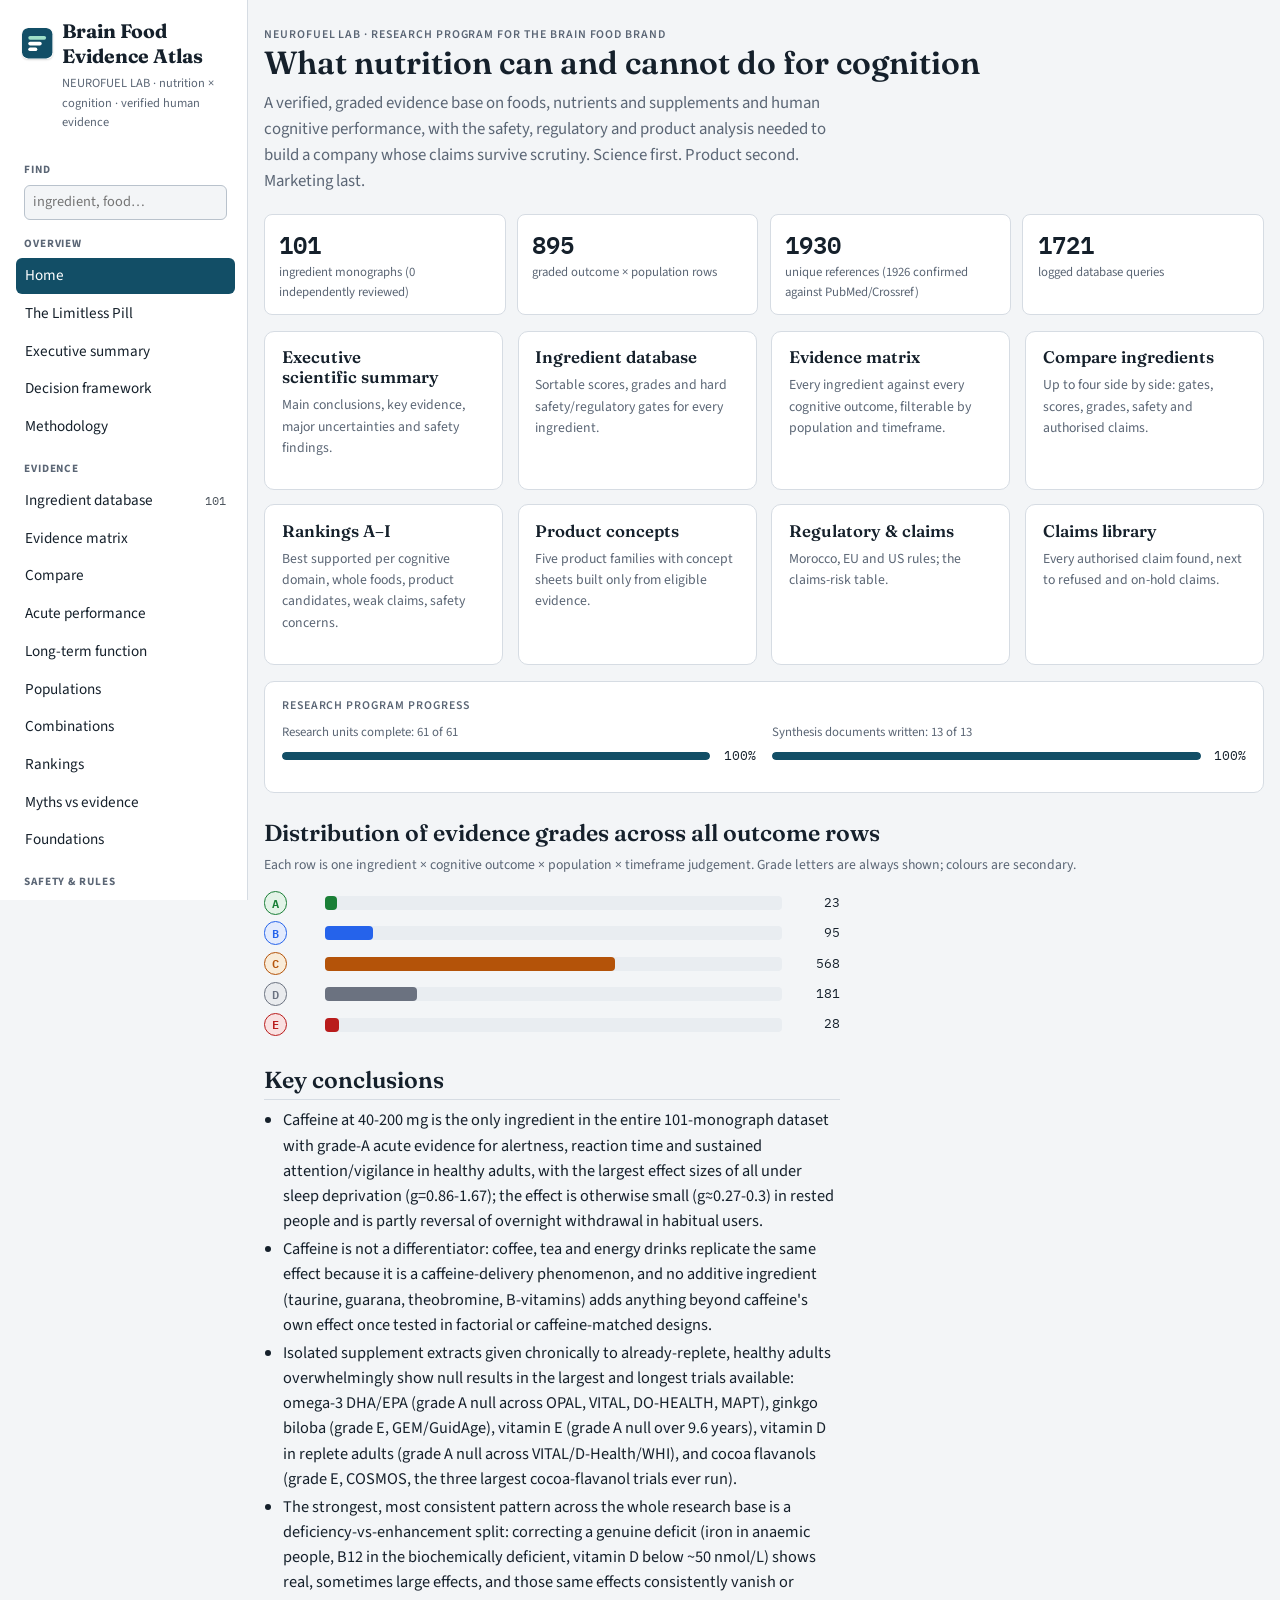
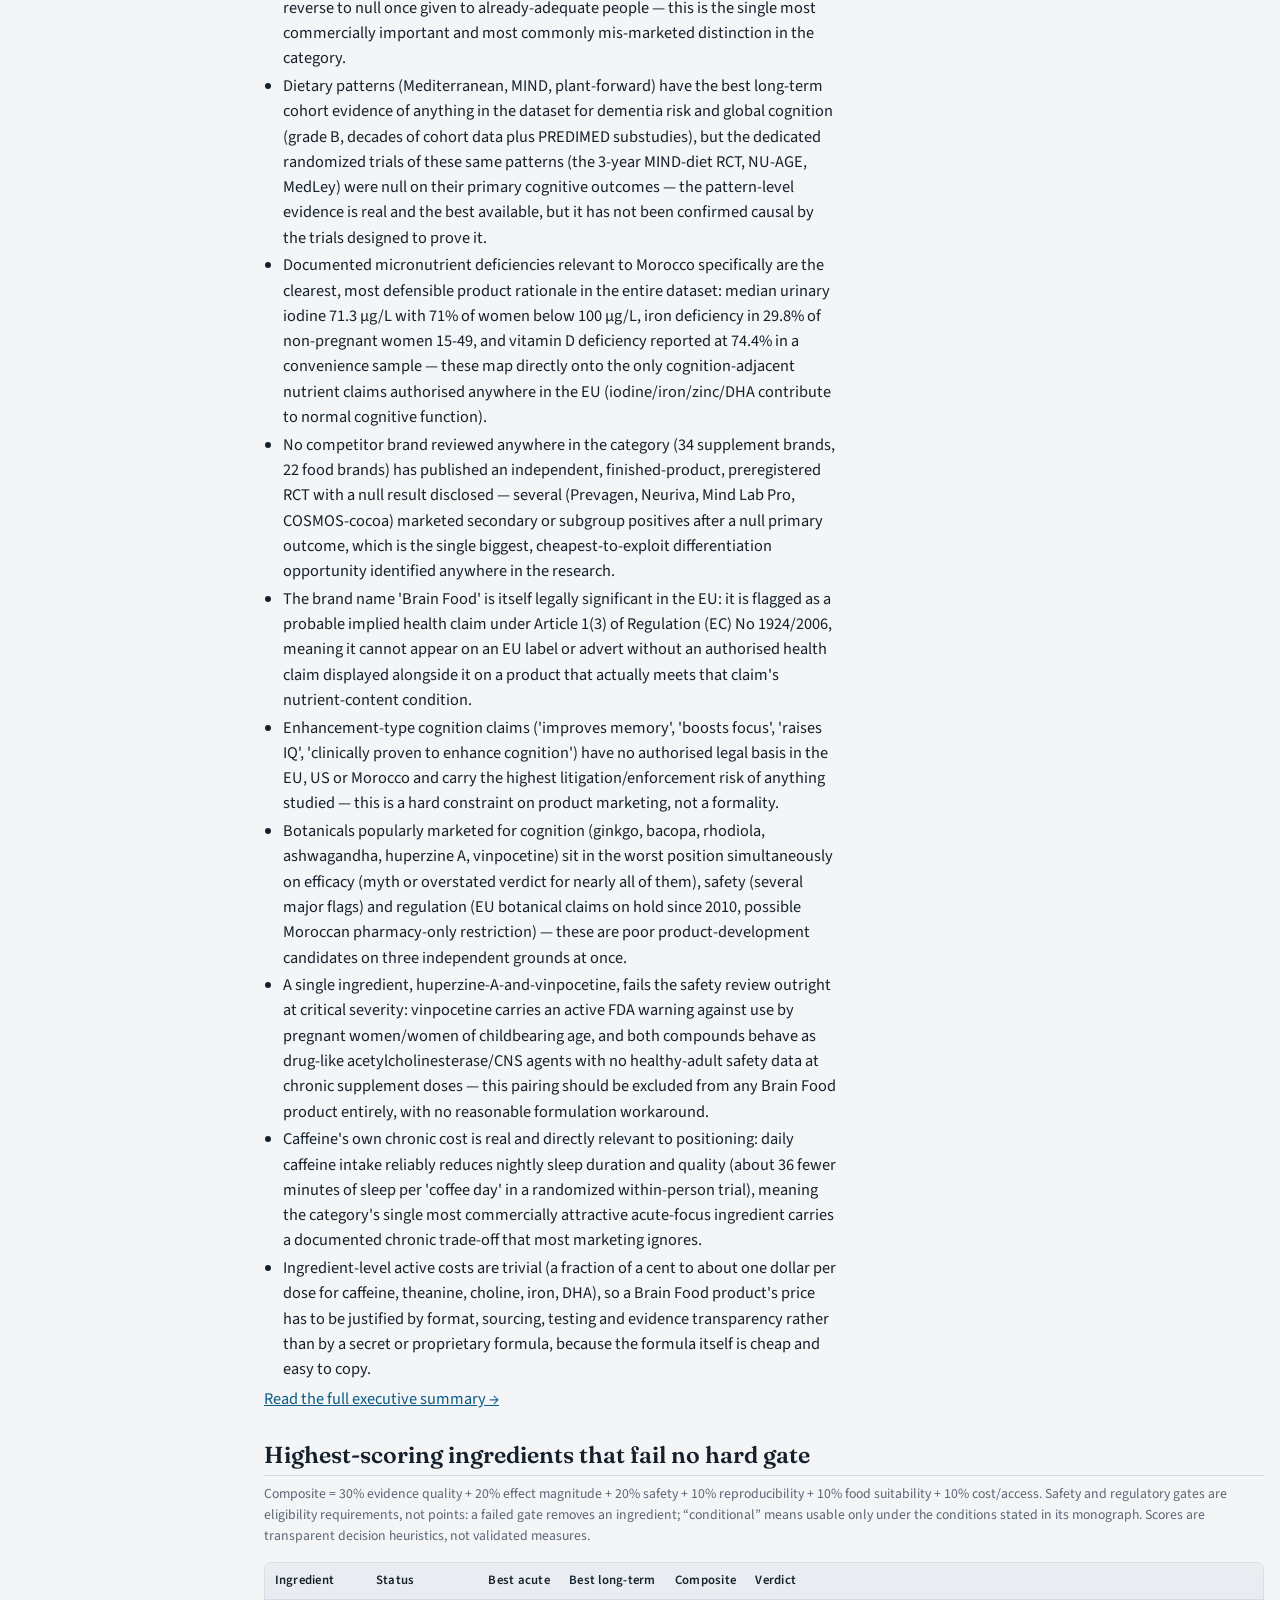
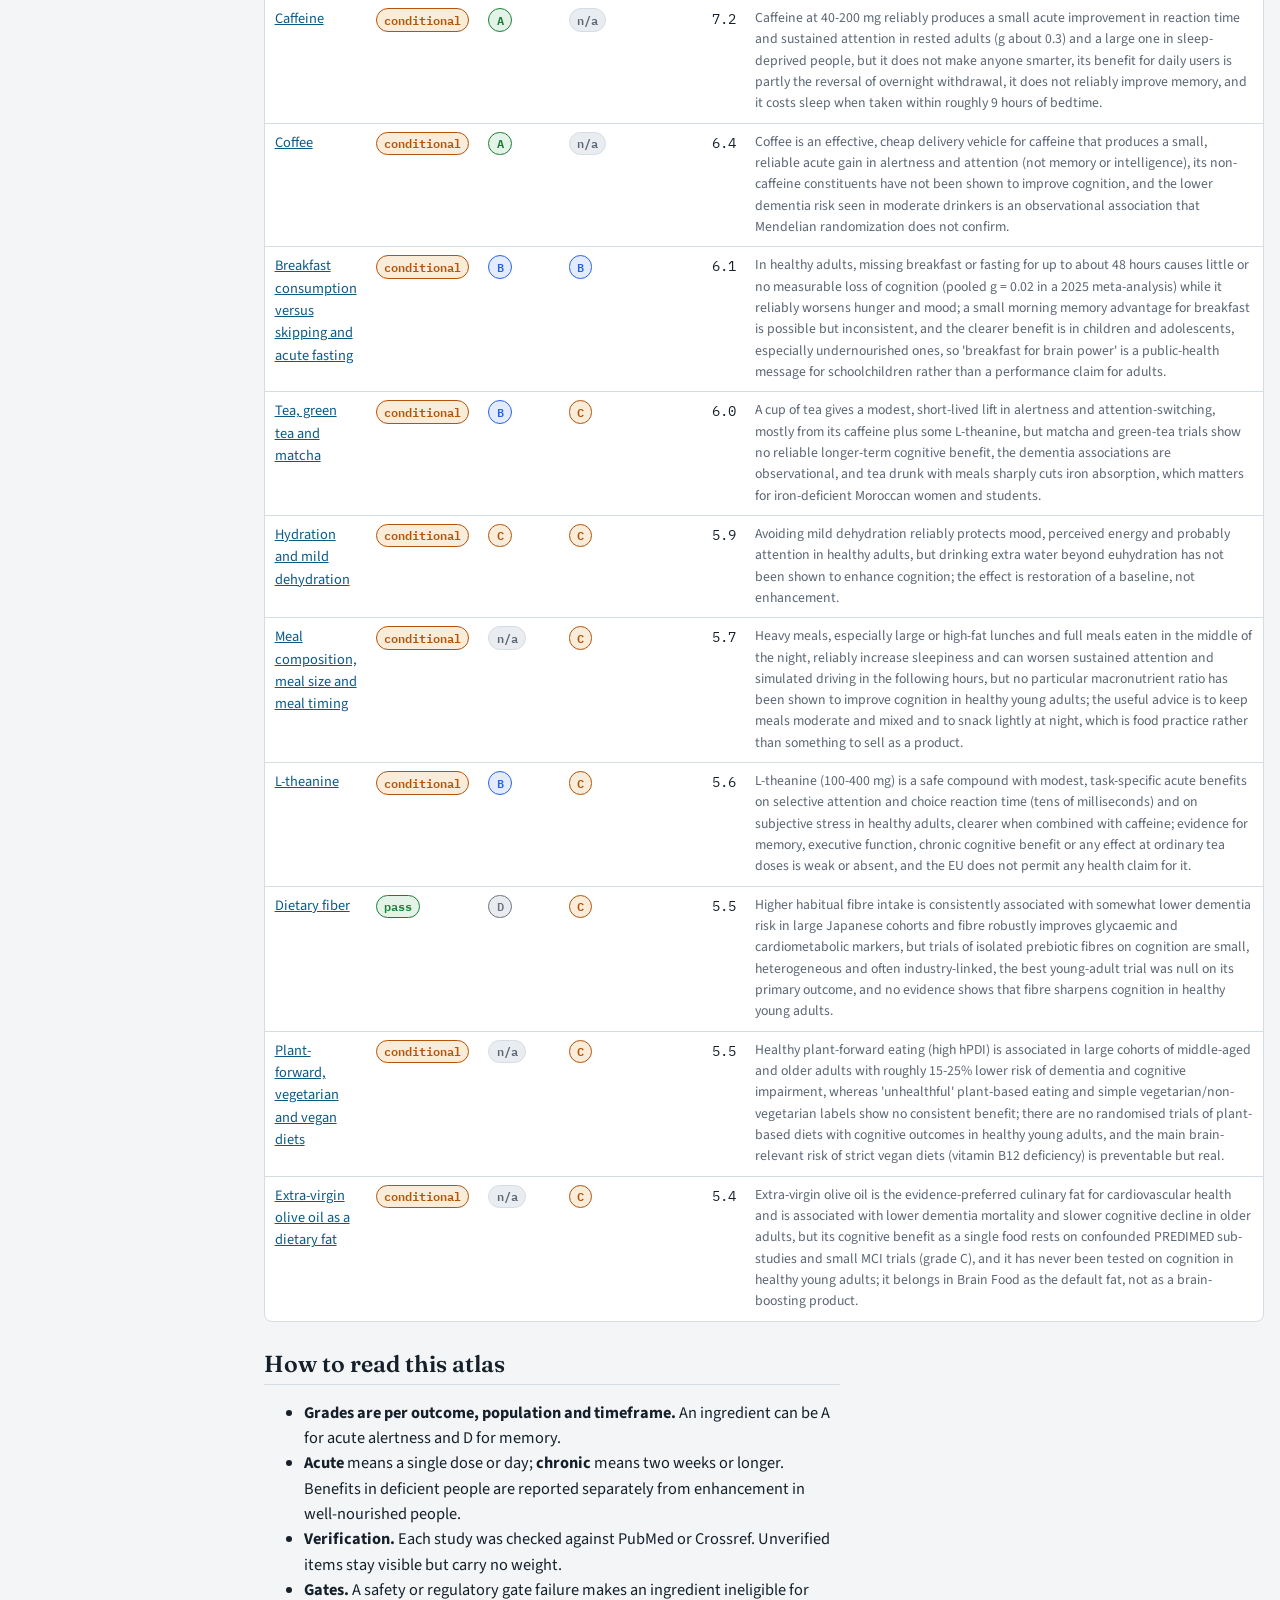
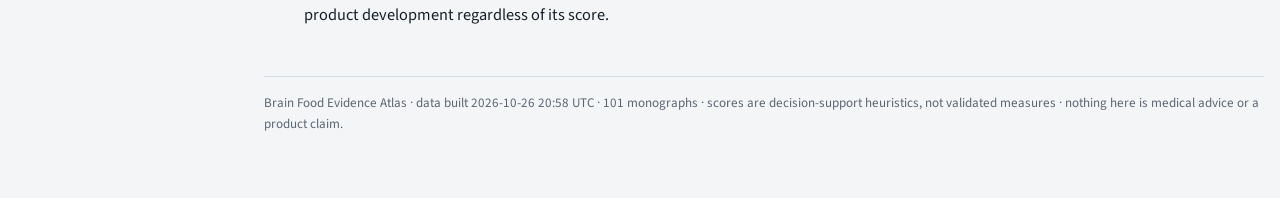
==== index.html @ f2ee313b "Add The Limitless Pill page and header logo" ====
<!doctype html>
<html lang="en">
<head>
<meta charset="utf-8">
<meta name="viewport" content="width=device-width, initial-scale=1, viewport-fit=cover">
<title>Brain Food Evidence Atlas</title>
<meta name="description" content="NEUROFUEL LAB research database: verified human evidence on nutrition and cognitive performance, with safety, regulatory and product analysis for the Brain Food brand.">
<!-- unlisted while the research is in draft: remove this line (and robots.txt) to allow search indexing -->
<meta name="robots" content="noindex, nofollow">
<meta name="theme-color" content="#124e66" media="(prefers-color-scheme: light)">
<meta name="theme-color" content="#0f1419" media="(prefers-color-scheme: dark)">
<meta name="color-scheme" content="light dark">
<meta property="og:title" content="Brain Food Evidence Atlas">
<meta property="og:description" content="Graded, citation-verified human evidence on nutrition and cognition, with safety, regulatory and product analysis.">
<meta property="og:type" content="website">
<meta property="og:image" content="icons/icon-512.png">
<link rel="manifest" href="manifest.webmanifest">
<link rel="icon" href="icons/icon.svg" type="image/svg+xml">
<link rel="icon" href="icons/icon-192.png" type="image/png" sizes="192x192">
<link rel="apple-touch-icon" href="icons/apple-touch-icon.png">
<link rel="preconnect" href="https://fonts.googleapis.com">
<link rel="stylesheet" href="https://fonts.googleapis.com/css2?family=Fraunces:ital,opsz,wght@0,9..144,500;0,9..144,600;0,9..144,700;1,9..144,500&family=Source+Sans+3:ital,wght@0,400;0,600;0,700;1,400&family=IBM+Plex+Mono:wght@400;600&display=swap">
<link rel="stylesheet" href="styles.css?v=35060611f0">
</head>
<body>
<div class="topbar">
  <a class="name topbar-brand" href="#home">
    <svg class="brand-mark" viewBox="0 0 512 512" aria-hidden="true"><rect width="512" height="512" rx="104" fill="#124e66"/><rect x="106" y="135" width="300" height="62" rx="31" fill="#9fe0c8"/><rect x="106" y="231" width="226" height="62" rx="31" fill="#fff"/><rect x="106" y="327" width="152" height="62" rx="31" fill="#fff"/></svg>
    <span>Brain Food Evidence Atlas</span>
  </a>
  <button id="menuBtn" type="button" aria-controls="rail" aria-expanded="false">Menu</button>
</div>
<div class="scrim" id="scrim" hidden></div>
<div class="shell">
  <aside class="rail" id="rail" aria-label="Sections">
    <div class="brand">
      <a class="name" href="#home">
        <svg class="brand-mark" viewBox="0 0 512 512" aria-hidden="true"><rect width="512" height="512" rx="104" fill="#124e66"/><rect x="106" y="135" width="300" height="62" rx="31" fill="#9fe0c8"/><rect x="106" y="231" width="226" height="62" rx="31" fill="#fff"/><rect x="106" y="327" width="152" height="62" rx="31" fill="#fff"/></svg>
        <span>Brain Food Evidence Atlas</span>
      </a>
      <span class="tag">NEUROFUEL LAB · nutrition × cognition · verified human evidence</span>
    </div>
    <nav class="nav" id="nav"></nav>
  </aside>
  <main id="app" class="wrap" aria-live="polite"></main>
</div>
<script src="data/meta.js?v=35060611f0"></script>
<script src="data/monographs.js?v=35060611f0"></script>
<script src="data/syntheses.js?v=35060611f0"></script>
<script src="data/bibliography.js?v=35060611f0"></script>
<script src="app.js?v=35060611f0"></script>
</body>
</html>
---- styles.css ----
/* Brain Food Evidence Atlas — layout: fixed left rail (nav) + scrolling reading column; data views widen to 1280px, prose stays ~70ch */
:root {
  --bg: #f3f5f7; --surface: #ffffff; --surface-2: #e9edf1; --fg: #15202b; --muted: #5b6675; --border: #d6dce3; --border-strong: #b9c2cc;
  --accent: #124e66; --accent-fg: #ffffff; --accent-soft: #dbe9ef; --link: #0b5a86;
  --gA: #1a7f37; --gB: #2563eb; --gC: #b45309; --gD: #6b7280; --gE: #b91c1c;
  --gA-soft: #e3f3e7; --gB-soft: #e3ebfd; --gC-soft: #f9ecd9; --gD-soft: #e9ebee; --gE-soft: #f9e1e1;
  --warn-bg: #fff6e5; --warn-border: #e7b86a; --info-bg: #e9f1f6;
  --shadow: 0 1px 2px rgba(21,32,43,.06), 0 4px 14px rgba(21,32,43,.05);
  --font-display: "Fraunces", "Iowan Old Style", Georgia, serif;
  --font-body: "Source Sans 3", "Segoe UI", system-ui, sans-serif;
  --font-mono: "IBM Plex Mono", ui-monospace, Consolas, monospace;
  --rail: 248px;
}
@media (prefers-color-scheme: dark) {
  :root:not([data-theme="light"]) {
    --bg: #0f1419; --surface: #161c23; --surface-2: #1d252e; --fg: #e6ebf0; --muted: #98a4b1; --border: #2a333d; --border-strong: #3b4753;
    --accent: #7cc7e8; --accent-fg: #0b1a22; --accent-soft: #15303c; --link: #8ccdf0;
    --gA: #2ea043; --gB: #3b82f6; --gC: #c97f0a; --gD: #8b949e; --gE: #e5484d;
    --gA-soft: #12301a; --gB-soft: #142447; --gC-soft: #3a2708; --gD-soft: #262b31; --gE-soft: #3d1416;
    --warn-bg: #2d2311; --warn-border: #8a6a2a; --info-bg: #15232c;
    --shadow: 0 1px 2px rgba(0,0,0,.4), 0 4px 14px rgba(0,0,0,.3);
    color-scheme: dark;
  }
}
:root[data-theme="dark"] {
  --bg: #0f1419; --surface: #161c23; --surface-2: #1d252e; --fg: #e6ebf0; --muted: #98a4b1; --border: #2a333d; --border-strong: #3b4753;
  --accent: #7cc7e8; --accent-fg: #0b1a22; --accent-soft: #15303c; --link: #8ccdf0;
  --gA: #2ea043; --gB: #3b82f6; --gC: #c97f0a; --gD: #8b949e; --gE: #e5484d;
  --gA-soft: #12301a; --gB-soft: #142447; --gC-soft: #3a2708; --gD-soft: #262b31; --gE-soft: #3d1416;
  --warn-bg: #2d2311; --warn-border: #8a6a2a; --info-bg: #15232c;
  --shadow: 0 1px 2px rgba(0,0,0,.4), 0 4px 14px rgba(0,0,0,.3);
  color-scheme: dark;
}
* { box-sizing: border-box; }
html, body { height: 100%; }
body { margin: 0; background: var(--bg); color: var(--fg); font-family: var(--font-body); font-size: 16px; line-height: 1.55; }
a { color: var(--link); }
a:focus-visible, button:focus-visible, input:focus-visible, select:focus-visible { outline: 2px solid var(--accent); outline-offset: 2px; }
h1, h2, h3, h4 { font-family: var(--font-display); font-weight: 600; line-height: 1.2; text-wrap: balance; margin: 0 0 .5rem; }
h1 { font-size: 2rem; } h2 { font-size: 1.45rem; margin-top: 1.6rem; } h3 { font-size: 1.15rem; margin-top: 1.2rem; } h4 { font-size: 1rem; margin-top: 1rem; }
p { margin: 0 0 .9rem; }
code, .mono { font-family: var(--font-mono); font-size: .86em; }
small, .small { font-size: .86rem; color: var(--muted); }
.eyebrow { font-size: .74rem; letter-spacing: .08em; text-transform: uppercase; color: var(--muted); font-weight: 600; }
hr { border: 0; border-top: 1px solid var(--border); margin: 1.4rem 0; }

/* shell */
.shell { display: grid; grid-template-columns: var(--rail) minmax(0, 1fr); min-height: 100%; }
.rail { position: sticky; top: 0; height: 100vh; overflow-y: auto; background: var(--surface); border-right: 1px solid var(--border);
  padding-block: 1rem; padding-left: max(16px, env(safe-area-inset-left, 0px)); padding-right: 12px; }
.brand { display: flex; flex-direction: column; gap: .4rem; padding: .2rem .4rem 1rem; }
.brand .name { display: flex; align-items: center; gap: .55rem; font-family: var(--font-display); font-size: 1.22rem; line-height: 1.25; font-weight: 700; color: var(--fg); text-decoration: none; }
.brand .tag { font-size: .78rem; color: var(--muted); padding-left: calc(1.9rem + .55rem); }
.brand-mark { width: 1.9rem; height: 1.9rem; flex: none; border-radius: 6px; box-shadow: 0 1px 2px rgba(0,0,0,.15); }
.topbar-brand { display: flex; align-items: center; gap: .5rem; text-decoration: none; color: var(--fg); font-family: var(--font-display); font-weight: 700; }
.topbar-brand .brand-mark { width: 1.6rem; height: 1.6rem; border-radius: 5px; }
.nav { display: flex; flex-direction: column; gap: 2px; }
.nav .group { font-size: .7rem; letter-spacing: .08em; text-transform: uppercase; color: var(--muted); padding: .8rem .5rem .25rem; font-weight: 700; }
.nav a { display: flex; justify-content: space-between; align-items: center; gap: .5rem; padding: .38rem .55rem; border-radius: 6px; color: var(--fg); text-decoration: none; font-size: .95rem; }
.nav a:hover { background: var(--surface-2); }
.nav a.active { background: var(--accent); color: var(--accent-fg); }
.nav a .count { font-family: var(--font-mono); font-size: .72rem; color: inherit; opacity: .75; }
.topbar { display: none; position: sticky; top: env(safe-area-inset-top, 0px); z-index: 20; background: var(--surface); border-bottom: 1px solid var(--border);
  padding-block: .6rem; padding-left: max(16px, env(safe-area-inset-left, 0px)); padding-right: max(16px, env(safe-area-inset-right, 0px)); align-items: center; justify-content: space-between; }
.topbar button { font: inherit; background: var(--surface-2); color: var(--fg); border: 1px solid var(--border); border-radius: 6px; padding: .35rem .7rem; }
main { padding-block: 1.6rem 4rem; padding-left: max(16px, env(safe-area-inset-left, 0px)); padding-right: max(16px, env(safe-area-inset-right, 0px)); min-width: 0; }
/* width:100% stops the grid sizing this column to its widest table (auto margins alone made it fit-content and overflow on phones) */
.wrap { width: 100%; max-width: 1280px; margin: 0 auto; box-sizing: border-box; }
.tbl-wrap { max-width: 100%; }
.prose { max-width: 72ch; }
.prose p, .prose li { font-size: 1.02rem; }
.prose table { font-size: .9rem; }
@media (max-width: 900px) {
  .shell { grid-template-columns: minmax(0, 1fr); }
  .rail { position: fixed; inset: 0 auto 0 0; width: min(86vw, 320px); z-index: 30; transform: translateX(-105%); transition: transform .2s; box-shadow: var(--shadow); }
  .rail.open { transform: none; }
  .topbar { display: flex; }
  .scrim { position: fixed; inset: 0; background: rgba(0,0,0,.4); z-index: 25; }
  .scrim[hidden] { display: none; }
}
@media (prefers-reduced-motion: reduce) { .rail { transition: none; } }

/* page header */
.page-head { display: flex; flex-wrap: wrap; align-items: flex-end; justify-content: space-between; gap: 1rem; margin-bottom: 1.2rem; }
.page-head p.lead { max-width: 72ch; color: var(--muted); font-size: 1.05rem; margin: .3rem 0 0; }

/* cards & tiles */
.cards { display: grid; grid-template-columns: repeat(auto-fit, minmax(230px, 1fr)); gap: .9rem; margin: 1rem 0; }
.card { background: var(--surface); border: 1px solid var(--border); border-radius: 10px; padding: .95rem 1.05rem; min-width: 0; }
.card.link { text-decoration: none; color: inherit; display: block; }
.card.link:hover { border-color: var(--border-strong); box-shadow: var(--shadow); }
.card h3 { margin-top: 0; font-size: 1.05rem; }
.tiles { display: grid; grid-template-columns: repeat(auto-fit, minmax(150px, 1fr)); gap: .7rem; margin: 1rem 0; }
.tile { background: var(--surface); border: 1px solid var(--border); border-radius: 8px; padding: .7rem .9rem; }
.tile .n { font-family: var(--font-mono); font-size: 1.5rem; font-weight: 600; font-variant-numeric: tabular-nums; }
.tile .l { font-size: .8rem; color: var(--muted); }
.callout { border: 1px solid var(--warn-border); background: var(--warn-bg); border-radius: 8px; padding: .75rem 1rem; margin: 1rem 0; }
.callout.info { background: var(--info-bg); border-color: var(--border-strong); }
.pending { border: 1px dashed var(--border-strong); border-radius: 8px; padding: 1rem; color: var(--muted); background: var(--surface); }

/* badges */
.badge { display: inline-flex; align-items: center; gap: .3rem; font-family: var(--font-mono); font-size: .74rem; font-weight: 600; padding: .1rem .45rem; border-radius: 999px; border: 1px solid transparent; white-space: nowrap; }
.badge.grade-A { background: var(--gA-soft); color: var(--gA); border-color: var(--gA); }
.badge.grade-B { background: var(--gB-soft); color: var(--gB); border-color: var(--gB); }
.badge.grade-C { background: var(--gC-soft); color: var(--gC); border-color: var(--gC); }
.badge.grade-D { background: var(--gD-soft); color: var(--gD); border-color: var(--gD); }
.badge.grade-E { background: var(--gE-soft); color: var(--gE); border-color: var(--gE); }
.badge.neutral { background: var(--surface-2); color: var(--muted); border-color: var(--border); }
.badge.pass { background: var(--gA-soft); color: var(--gA); border-color: var(--gA); }
.badge.conditional { background: var(--gC-soft); color: var(--gC); border-color: var(--gC); }
.badge.fail { background: var(--gE-soft); color: var(--gE); border-color: var(--gE); }
.badge.unknown { background: var(--gD-soft); color: var(--gD); border-color: var(--gD); }
.pill { display: inline-block; font-size: .78rem; padding: .08rem .5rem; border-radius: 999px; background: var(--surface-2); color: var(--fg); border: 1px solid var(--border); margin: 0 .2rem .2rem 0; }
.dir-benefit { color: var(--gA); } .dir-possible_benefit { color: var(--gB); } .dir-inconsistent { color: var(--gC); } .dir-no_benefit { color: var(--gD); } .dir-harm { color: var(--gE); } .dir-insufficient { color: var(--muted); }

/* filters */
.filters { display: flex; flex-wrap: wrap; gap: .5rem .7rem; align-items: center; margin: .8rem 0 1rem; }
.filters label { font-size: .82rem; color: var(--muted); display: flex; flex-direction: column; gap: .15rem; }
.filters select, .filters input { font: inherit; font-size: .9rem; padding: .3rem .45rem; border: 1px solid var(--border-strong); border-radius: 6px; background: var(--surface); color: var(--fg); min-width: 8rem; }
.filters input[type="search"] { min-width: 14rem; }
.filters .spacer { flex: 1; }
.filters label { min-width: 0; max-width: 100%; }
.filters select, .filters input { max-width: 100%; }

/* evidence matrix: ingredient rows x cognitive-domain columns; filled chip = benefit, outlined = null/inconsistent */
.matrix { border-collapse: separate; border-spacing: 2px; font-size: .82rem; }
.matrix th { font-weight: 600; color: var(--muted); padding: .25rem .3rem; text-align: left; white-space: nowrap; }
.matrix thead th.dom { writing-mode: vertical-rl; transform: rotate(180deg); height: 9.5rem; vertical-align: bottom; text-align: left; font-size: .76rem; }
.matrix thead th.grp { text-align: center; border-bottom: 2px solid var(--border-strong); font-size: .72rem; letter-spacing: .06em; text-transform: uppercase; }
.matrix td.name { white-space: nowrap; padding-right: .6rem; max-width: 16rem; overflow: hidden; text-overflow: ellipsis; }
.matrix td.cell { width: 2rem; height: 1.9rem; text-align: center; border-radius: 5px; background: var(--surface-2); font-family: var(--font-mono); font-weight: 600; cursor: default; }
.matrix td.cell a { display: block; color: inherit; text-decoration: none; line-height: 1.9rem; }
.matrix td.cell.b-A { background: var(--gA); color: #fff; } .matrix td.cell.b-B { background: var(--gB); color: #fff; }
.matrix td.cell.b-C { background: var(--gC); color: #fff; } .matrix td.cell.b-D { background: var(--gD); color: #fff; }
.matrix td.cell.n { background: var(--surface); box-shadow: inset 0 0 0 1.5px var(--border-strong); color: var(--muted); }
.matrix td.cell.h { background: var(--gE-soft); box-shadow: inset 0 0 0 1.5px var(--gE); color: var(--gE); }
.matrix td.gap { width: .6rem; background: transparent; }
.legend { display: flex; flex-wrap: wrap; gap: .4rem 1rem; align-items: center; font-size: .82rem; color: var(--muted); margin: .4rem 0 .8rem; }
.legend .sw { display: inline-block; width: 1.4rem; height: 1.2rem; border-radius: 4px; vertical-align: middle; margin-right: .3rem; text-align: center; font-family: var(--font-mono); font-size: .72rem; line-height: 1.2rem; font-weight: 600; }

/* compare */
.cmp { table-layout: fixed; min-width: 640px; }
.cmp th.rowh { width: 11rem; background: var(--surface-2); position: sticky; left: 0; z-index: 1; }
.cmp td { font-size: .86rem; }
.cmp-pick { display: flex; flex-wrap: wrap; gap: .5rem; margin: .8rem 0; }
.cmp-pick select { font: inherit; font-size: .9rem; padding: .3rem .45rem; border: 1px solid var(--border-strong); border-radius: 6px; background: var(--surface); color: var(--fg); max-width: 100%; }
.banner { display: flex; gap: .8rem; align-items: baseline; flex-wrap: wrap; font-size: .88rem; color: var(--muted); background: var(--surface); border: 1px solid var(--border); border-radius: 8px; padding: .5rem .8rem; margin: .4rem 0 .8rem; }
.btn { font: inherit; font-size: .9rem; padding: .35rem .75rem; border-radius: 6px; border: 1px solid var(--border-strong); background: var(--surface); color: var(--fg); cursor: pointer; }
.btn.primary { background: var(--accent); color: var(--accent-fg); border-color: var(--accent); }
.btn:hover { border-color: var(--accent); }

/* tables */
.tbl-wrap { overflow-x: auto; border: 1px solid var(--border); border-radius: 8px; background: var(--surface); }
table.tbl { border-collapse: collapse; width: 100%; font-size: .9rem; }
.tbl th, .tbl td { padding: .5rem .6rem; border-bottom: 1px solid var(--border); text-align: left; vertical-align: top; }
.tbl th { position: sticky; top: 0; background: var(--surface-2); font-weight: 600; font-size: .8rem; letter-spacing: .02em; white-space: nowrap; z-index: 1; }
.tbl th.sortable { cursor: pointer; user-select: none; }
.tbl th.sortable:hover { color: var(--accent); }
.tbl th .arrow { font-size: .7rem; opacity: .7; margin-left: .2rem; }
.tbl tr:last-child td { border-bottom: 0; }
.tbl tbody tr:hover { background: var(--surface-2); }
.tbl td.num { font-family: var(--font-mono); font-variant-numeric: tabular-nums; text-align: right; }
.tbl td.wrap { min-width: 18rem; max-width: 36rem; white-space: normal; }
.tbl td.tight { white-space: nowrap; }
.prose table, table.md { border-collapse: collapse; width: 100%; margin: .8rem 0; }
.prose th, .prose td, table.md th, table.md td { border: 1px solid var(--border); padding: .4rem .55rem; vertical-align: top; }
.prose th, table.md th { background: var(--surface-2); text-align: left; }

/* score bars (sequential, single hue) */
.bar { display: inline-flex; align-items: center; gap: .45rem; min-width: 8rem; }
.bar .track { display: block; flex: 1; height: 8px; border-radius: 4px; background: var(--surface-2); overflow: hidden; }
.bar .fill { display: block; height: 100%; background: var(--accent); border-radius: 4px; }
.bar .v { font-family: var(--font-mono); font-size: .8rem; font-variant-numeric: tabular-nums; min-width: 2.4rem; text-align: right; }
.scoregrid { display: grid; grid-template-columns: repeat(auto-fit, minmax(190px, 1fr)); gap: .5rem 1rem; margin: .6rem 0; }
.scoregrid .lab { font-size: .8rem; color: var(--muted); }

/* grade distribution chart */
.gchart { display: grid; grid-template-columns: 3.2rem 1fr 3rem; gap: .35rem .6rem; align-items: center; max-width: 36rem; margin: .6rem 0; }
.gchart .track { height: 14px; background: var(--surface-2); border-radius: 4px; overflow: hidden; }
.gchart .fill { height: 100%; border-radius: 0 4px 4px 0; }
.gchart .n { font-family: var(--font-mono); font-size: .82rem; text-align: right; font-variant-numeric: tabular-nums; }

/* monograph */
.mono-head { display: grid; grid-template-columns: minmax(0, 1fr) auto; gap: 1rem; align-items: start; }
.mono-head .verdict { font-family: var(--font-display); font-size: 1.15rem; font-style: italic; color: var(--fg); margin: .5rem 0 0; max-width: 72ch; }
.kv { display: grid; grid-template-columns: max-content minmax(0, 1fr); gap: .3rem 1rem; font-size: .93rem; margin: .5rem 0; }
.kv dt { color: var(--muted); font-weight: 600; } .kv dd { margin: 0; min-width: 0; }
.section { margin-top: 1.8rem; }
.section > h2 { padding-bottom: .35rem; border-bottom: 1px solid var(--border); }
.tabs { display: flex; flex-wrap: wrap; gap: .3rem; margin: .5rem 0 1rem; }
.tabs button { font: inherit; font-size: .88rem; padding: .3rem .7rem; border-radius: 999px; border: 1px solid var(--border-strong); background: var(--surface); color: var(--fg); cursor: pointer; }
.tabs button.active { background: var(--accent); color: var(--accent-fg); border-color: var(--accent); }
details.study { border: 1px solid var(--border); border-radius: 8px; background: var(--surface); margin: .5rem 0; }
details.study summary { cursor: pointer; padding: .6rem .8rem; display: flex; flex-wrap: wrap; gap: .4rem .7rem; align-items: center; }
details.study summary .t { font-weight: 600; flex: 1 1 24rem; min-width: 0; }
details.study .body { padding: .2rem .9rem .9rem; border-top: 1px solid var(--border); }
.pathway { display: flex; flex-direction: column; gap: .35rem; margin: .5rem 0; }
.pathway .step { display: grid; grid-template-columns: 1.4rem minmax(0,1fr) auto; gap: .6rem; align-items: start; padding: .45rem .6rem; border: 1px solid var(--border); border-radius: 8px; background: var(--surface); }
.pathway .step .i { font-family: var(--font-mono); color: var(--muted); font-size: .8rem; padding-top: .15rem; }
.ev-established_human { color: var(--gA); } .ev-limited_human { color: var(--gB); } .ev-animal { color: var(--gC); } .ev-plausible { color: var(--gD); } .ev-speculative { color: var(--gE); }
.toc { position: sticky; top: 1rem; font-size: .85rem; }
.toc a { display: block; color: var(--muted); text-decoration: none; padding: .15rem 0; }
.toc a:hover { color: var(--accent); }
.two-col { display: grid; grid-template-columns: minmax(0, 1fr) 200px; gap: 2rem; }
@media (max-width: 1100px) { .two-col { grid-template-columns: minmax(0, 1fr); } .toc { display: none; } }
.ranking { counter-reset: r; }
.ranking .row { display: grid; grid-template-columns: 2rem minmax(0, 1fr) auto; gap: .8rem; align-items: center; padding: .55rem .4rem; border-bottom: 1px solid var(--border); }
.ranking .row .pos { font-family: var(--font-mono); color: var(--muted); }
.ranking .row .why { font-size: .9rem; color: var(--muted); }
.footer-note { margin-top: 3rem; font-size: .82rem; color: var(--muted); border-top: 1px solid var(--border); padding-top: 1rem; }
ul.compact { padding-left: 1.2rem; margin: .3rem 0; } ul.compact li { margin: .15rem 0; }
.search-hit { padding: .5rem .6rem; border-bottom: 1px solid var(--border); }
.muted { color: var(--muted); }
.nowrap { white-space: nowrap; }
.right { text-align: right; }
.ok { color: var(--gA); } .bad { color: var(--gE); } .warn { color: var(--gC); }
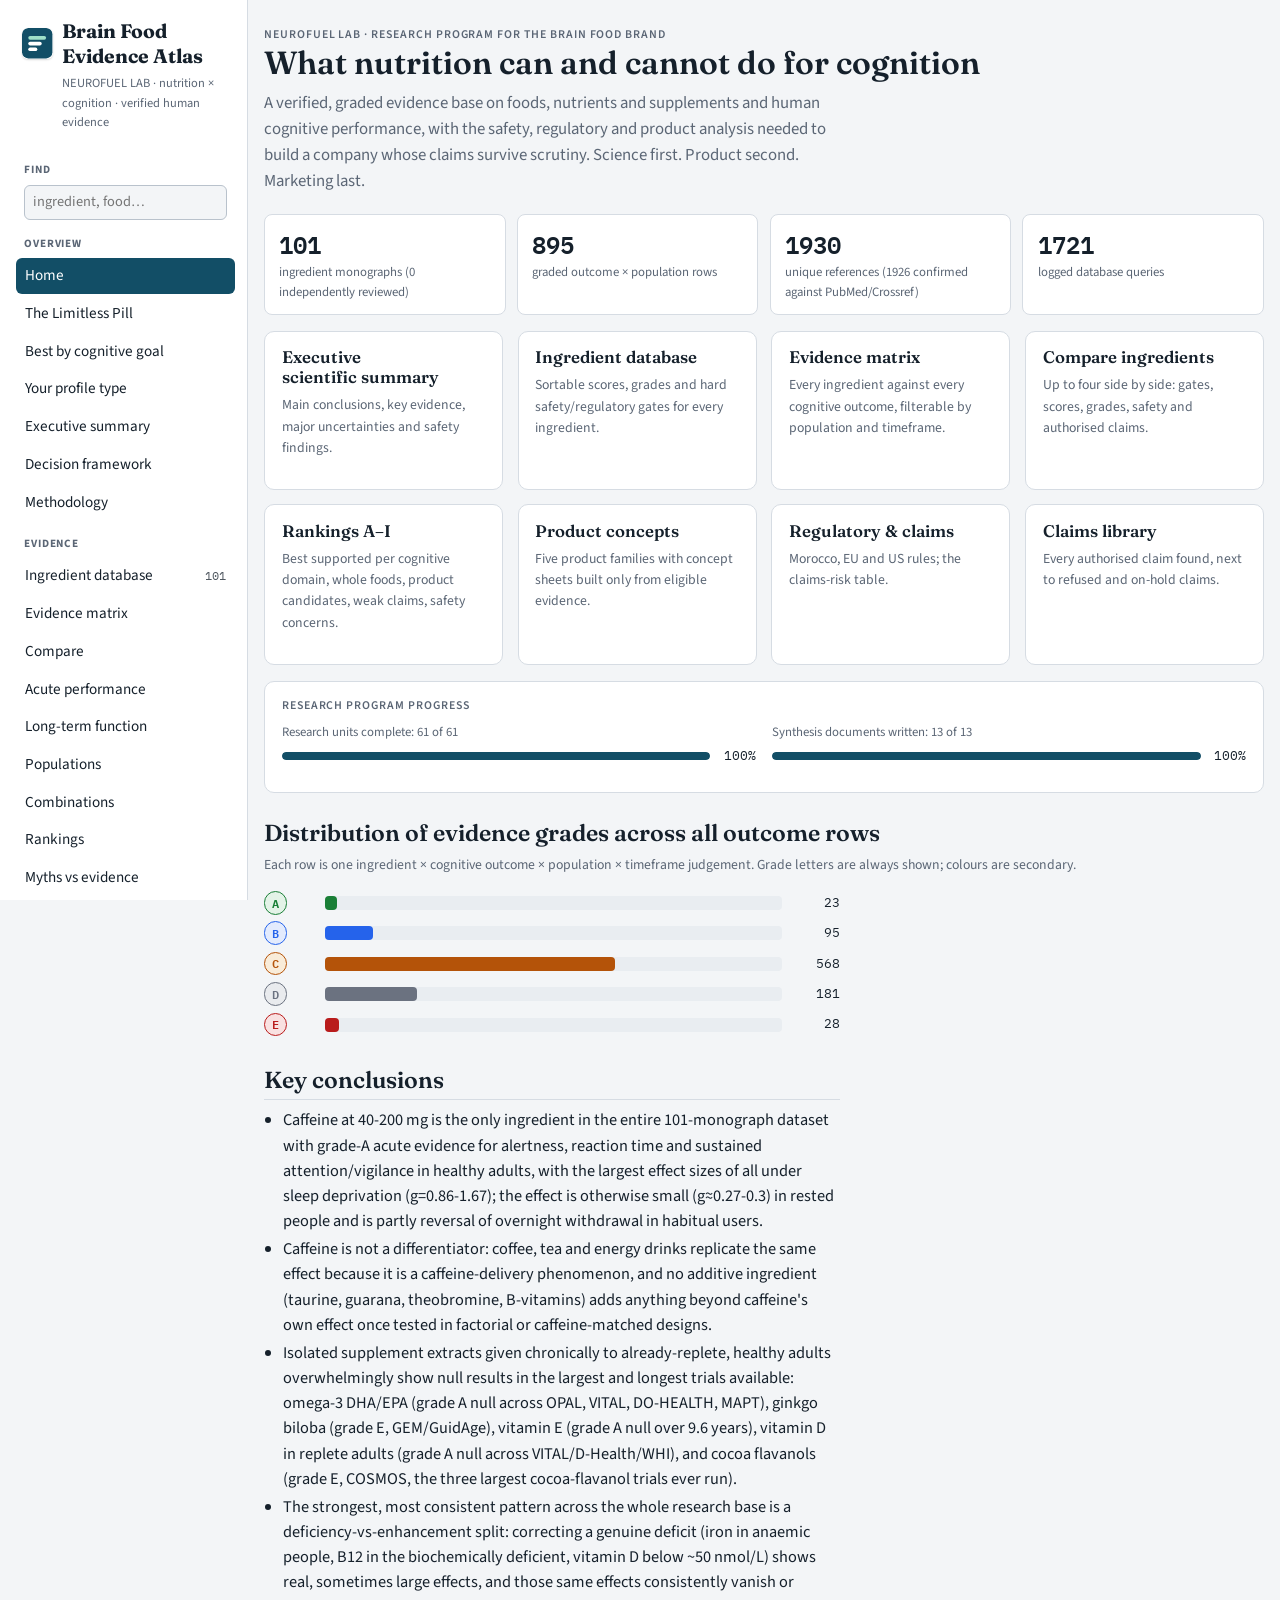
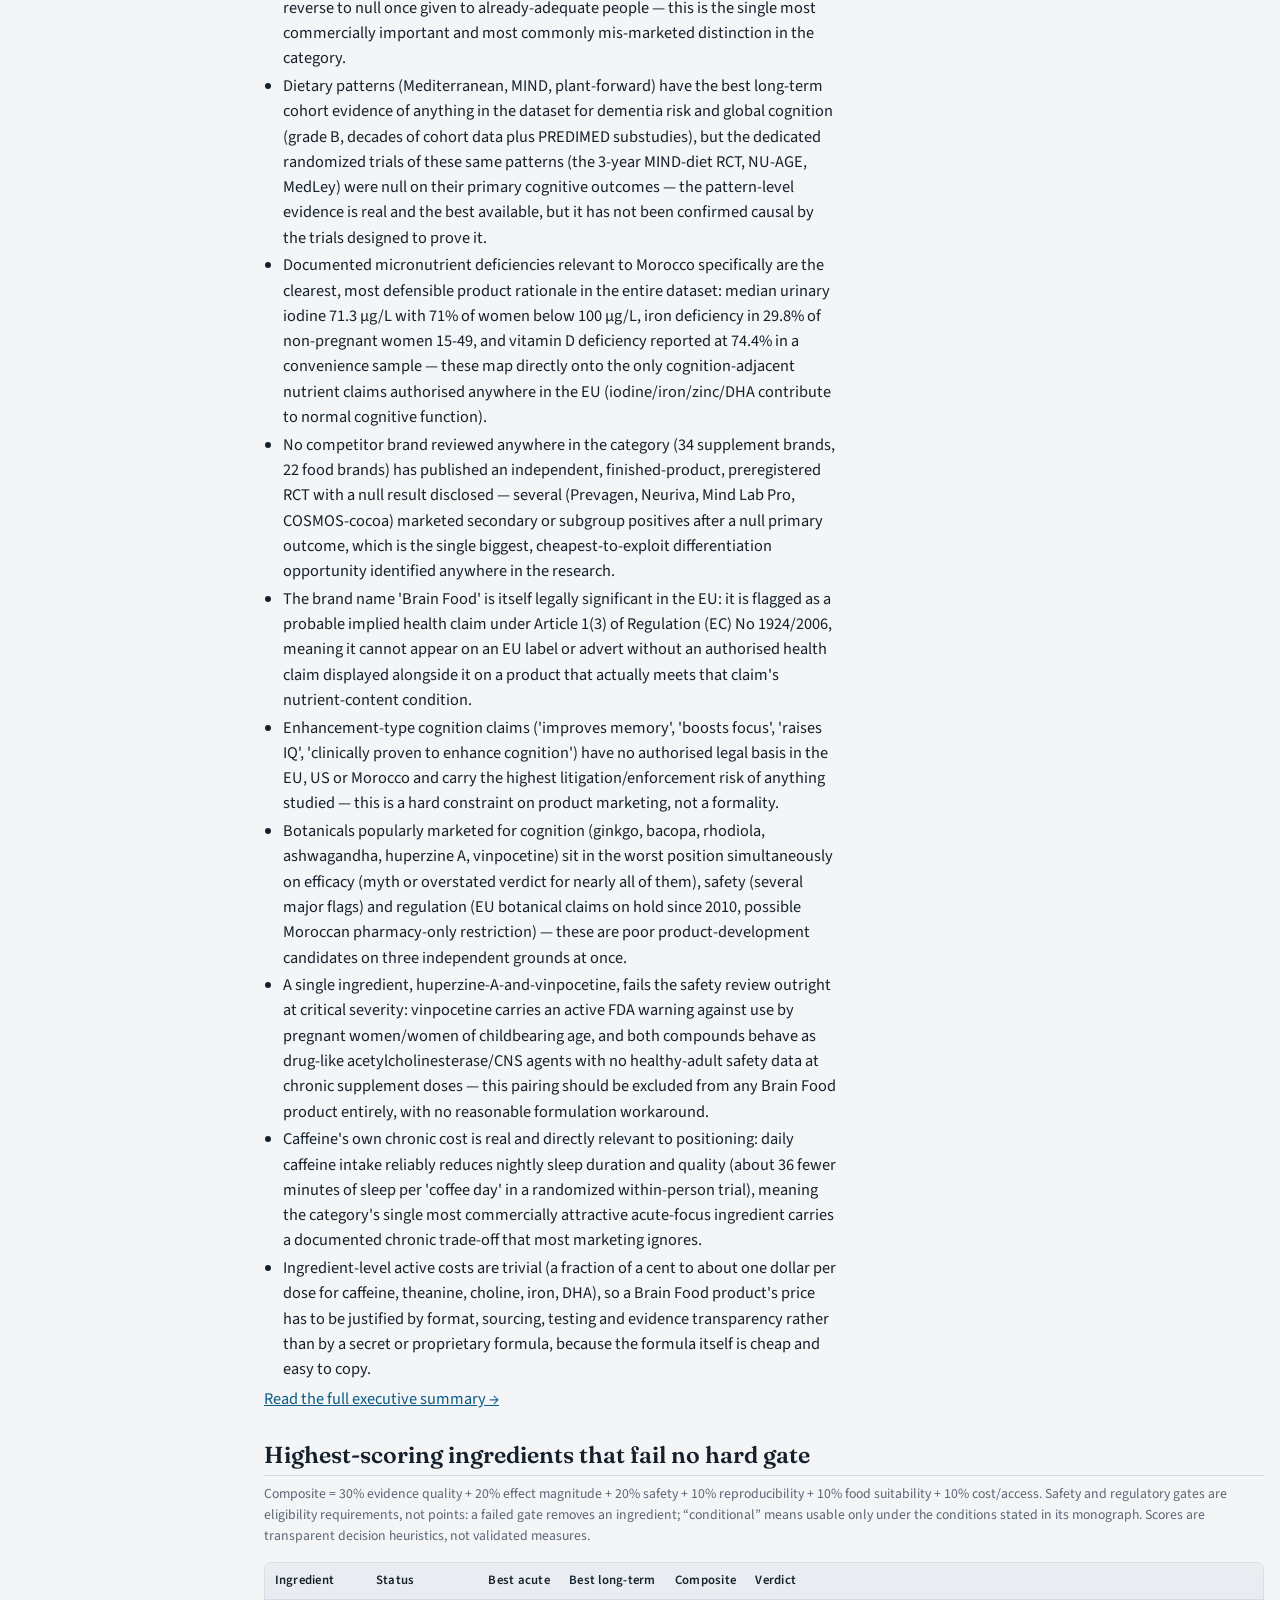
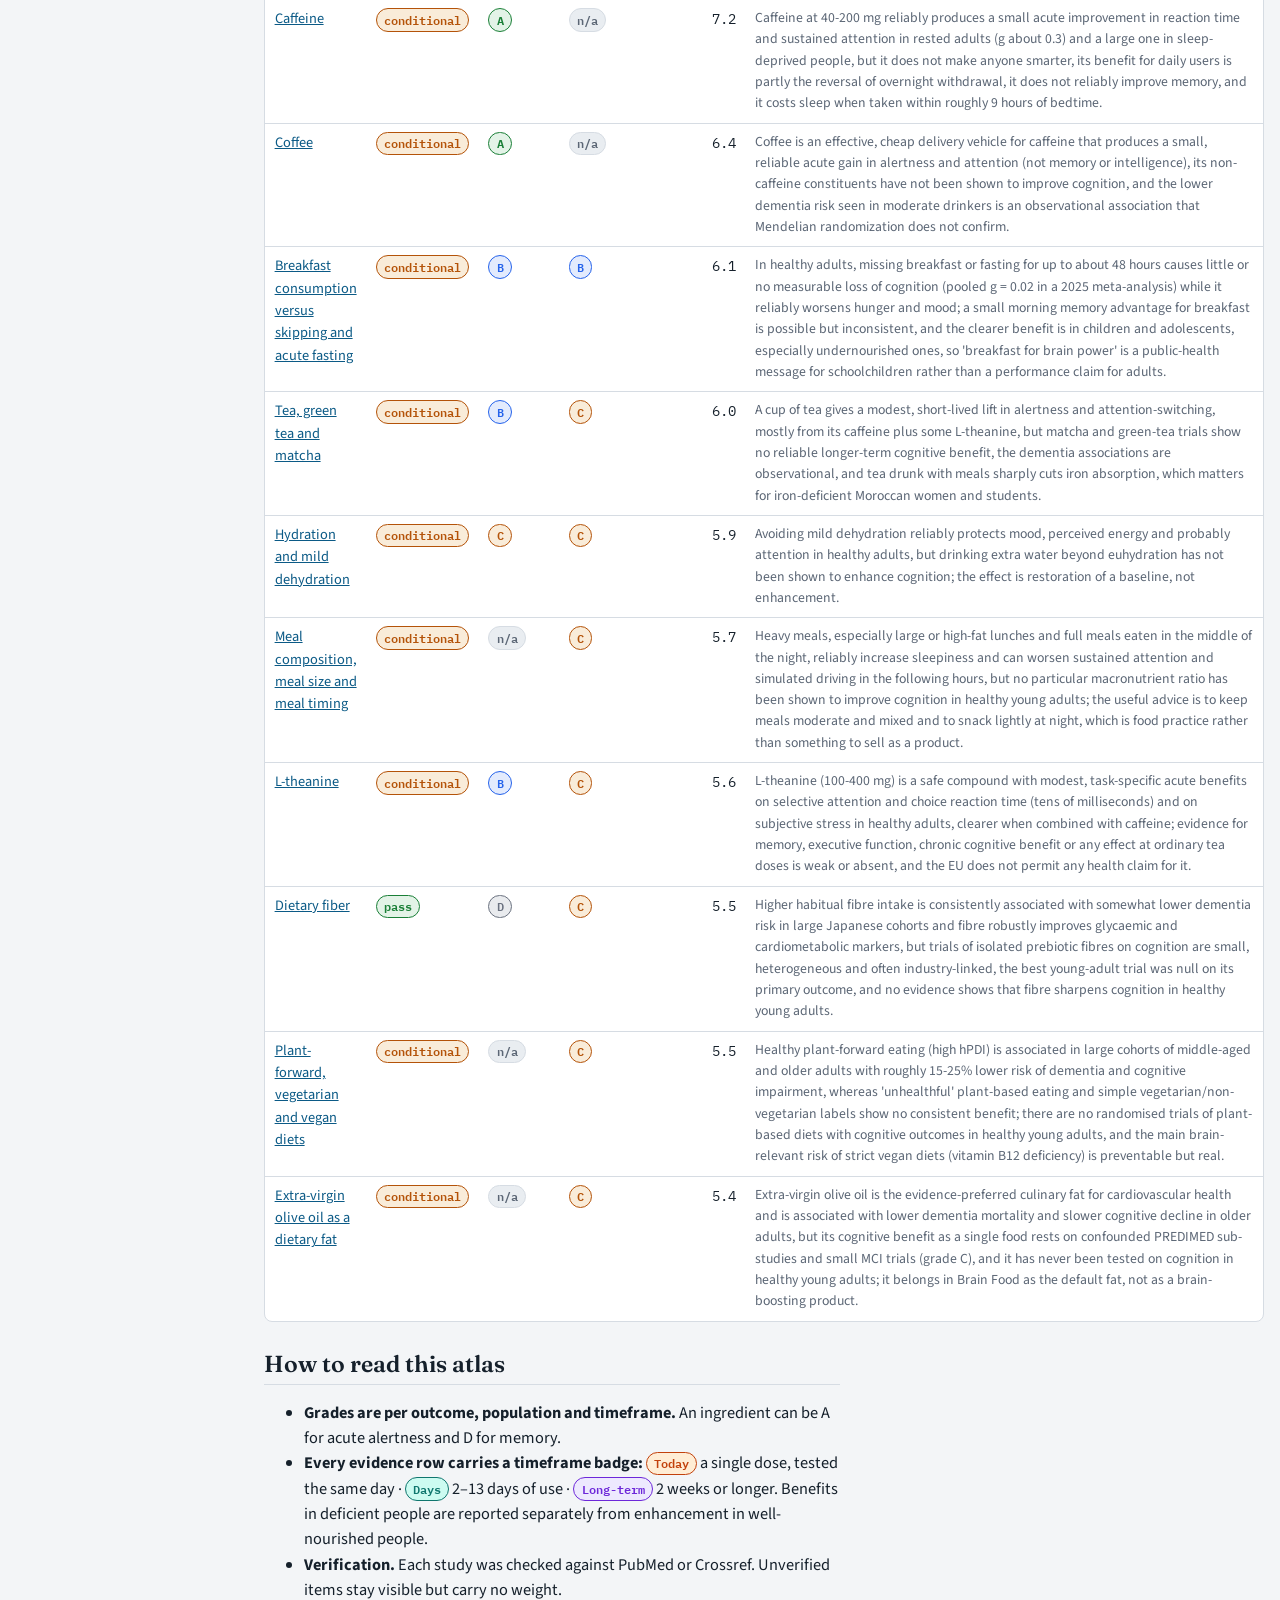
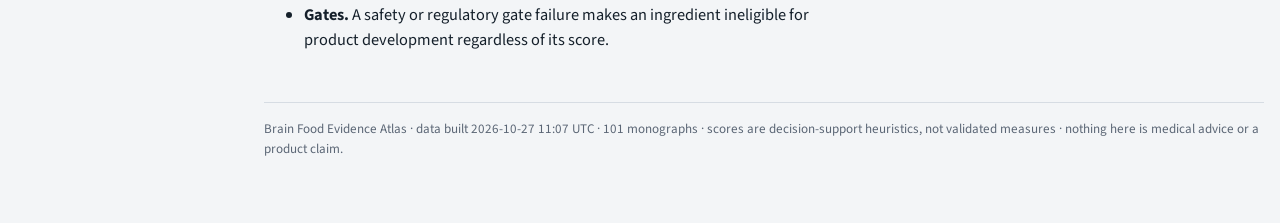
==== commit 77fc4e1a: "Add NZT-48 dimension, cognitive-goals page, profile questionnaire, timeframe badges" ====
--- a/index.html
+++ b/index.html
@@ -20,7 +20,7 @@
 <link rel="apple-touch-icon" href="icons/apple-touch-icon.png">
 <link rel="preconnect" href="https://fonts.googleapis.com">
 <link rel="stylesheet" href="https://fonts.googleapis.com/css2?family=Fraunces:ital,opsz,wght@0,9..144,500;0,9..144,600;0,9..144,700;1,9..144,500&family=Source+Sans+3:ital,wght@0,400;0,600;0,700;1,400&family=IBM+Plex+Mono:wght@400;600&display=swap">
-<link rel="stylesheet" href="styles.css?v=35060611f0">
+<link rel="stylesheet" href="styles.css?v=1011fa1f6e">
 </head>
 <body>
 <div class="topbar">
@@ -44,10 +44,10 @@
   </aside>
   <main id="app" class="wrap" aria-live="polite"></main>
 </div>
-<script src="data/meta.js?v=35060611f0"></script>
-<script src="data/monographs.js?v=35060611f0"></script>
-<script src="data/syntheses.js?v=35060611f0"></script>
-<script src="data/bibliography.js?v=35060611f0"></script>
-<script src="app.js?v=35060611f0"></script>
+<script src="data/meta.js?v=1011fa1f6e"></script>
+<script src="data/monographs.js?v=1011fa1f6e"></script>
+<script src="data/syntheses.js?v=1011fa1f6e"></script>
+<script src="data/bibliography.js?v=1011fa1f6e"></script>
+<script src="app.js?v=1011fa1f6e"></script>
 </body>
 </html>
--- a/styles.css
+++ b/styles.css
@@ -1,216 +1,555 @@
-/* Brain Food Evidence Atlas — layout: fixed left rail (nav) + scrolling reading column; data views widen to 1280px, prose stays ~70ch */
-:root {
-  --bg: #f3f5f7; --surface: #ffffff; --surface-2: #e9edf1; --fg: #15202b; --muted: #5b6675; --border: #d6dce3; --border-strong: #b9c2cc;
-  --accent: #124e66; --accent-fg: #ffffff; --accent-soft: #dbe9ef; --link: #0b5a86;
-  --gA: #1a7f37; --gB: #2563eb; --gC: #b45309; --gD: #6b7280; --gE: #b91c1c;
-  --gA-soft: #e3f3e7; --gB-soft: #e3ebfd; --gC-soft: #f9ecd9; --gD-soft: #e9ebee; --gE-soft: #f9e1e1;
-  --warn-bg: #fff6e5; --warn-border: #e7b86a; --info-bg: #e9f1f6;
-  --shadow: 0 1px 2px rgba(21,32,43,.06), 0 4px 14px rgba(21,32,43,.05);
-  --font-display: "Fraunces", "Iowan Old Style", Georgia, serif;
-  --font-body: "Source Sans 3", "Segoe UI", system-ui, sans-serif;
-  --font-mono: "IBM Plex Mono", ui-monospace, Consolas, monospace;
-  --rail: 248px;
+/* Brain Food Evidence Atlas — layout: fixed left rail (nav) + scrolling reading column; data views widen to 1280px, prose stays ~70ch */
+:root {
+  --bg: #f3f5f7; --surface: #ffffff; --surface-2: #e9edf1; --fg: #15202b; --muted: #5b6675; --border: #d6dce3; --border-strong: #b9c2cc;
+  --accent: #124e66; --accent-fg: #ffffff; --accent-soft: #dbe9ef; --link: #0b5a86;
+  --gA: #1a7f37; --gB: #2563eb; --gC: #b45309; --gD: #6b7280; --gE: #b91c1c;
+  --gA-soft: #e3f3e7; --gB-soft: #e3ebfd; --gC-soft: #f9ecd9; --gD-soft: #e9ebee; --gE-soft: #f9e1e1;
+  --tf-acute: #c2410c; --tf-acute-soft: #ffedd5; --tf-mid: #0f766e; --tf-mid-soft: #ccfbf1; --tf-chronic: #6d28d9; --tf-chronic-soft: #ede9fe;
+  --warn-bg: #fff6e5; --warn-border: #e7b86a; --info-bg: #e9f1f6;
+  --shadow: 0 1px 2px rgba(21,32,43,.06), 0 4px 14px rgba(21,32,43,.05);
+  --font-display: "Fraunces", "Iowan Old Style", Georgia, serif;
+  --font-body: "Source Sans 3", "Segoe UI", system-ui, sans-serif;
+  --font-mono: "IBM Plex Mono", ui-monospace, Consolas, monospace;
+  --rail: 248px;
+}
+@media (prefers-color-scheme: dark) {
+  :root:not([data-theme="light"]) {
+    --bg: #0f1419; --surface: #161c23; --surface-2: #1d252e; --fg: #e6ebf0; --muted: #98a4b1; --border: #2a333d; --border-strong: #3b4753;
+    --accent: #7cc7e8; --accent-fg: #0b1a22; --accent-soft: #15303c; --link: #8ccdf0;
+    --gA: #2ea043; --gB: #3b82f6; --gC: #c97f0a; --gD: #8b949e; --gE: #e5484d;
+    --gA-soft: #12301a; --gB-soft: #142447; --gC-soft: #3a2708; --gD-soft: #262b31; --gE-soft: #3d1416;
+    --tf-acute: #fb923c; --tf-acute-soft: #3a2008; --tf-mid: #2dd4bf; --tf-mid-soft: #0f2e2b; --tf-chronic: #a78bfa; --tf-chronic-soft: #2e1f52;
+    --warn-bg: #2d2311; --warn-border: #8a6a2a; --info-bg: #15232c;
+    --shadow: 0 1px 2px rgba(0,0,0,.4), 0 4px 14px rgba(0,0,0,.3);
+    color-scheme: dark;
+  }
+}
+:root[data-theme="dark"] {
+  --bg: #0f1419; --surface: #161c23; --surface-2: #1d252e; --fg: #e6ebf0; --muted: #98a4b1; --border: #2a333d; --border-strong: #3b4753;
+  --accent: #7cc7e8; --accent-fg: #0b1a22; --accent-soft: #15303c; --link: #8ccdf0;
+  --gA: #2ea043; --gB: #3b82f6; --gC: #c97f0a; --gD: #8b949e; --gE: #e5484d;
+  --gA-soft: #12301a; --gB-soft: #142447; --gC-soft: #3a2708; --gD-soft: #262b31; --gE-soft: #3d1416;
+  --tf-acute: #fb923c; --tf-acute-soft: #3a2008; --tf-mid: #2dd4bf; --tf-mid-soft: #0f2e2b; --tf-chronic: #a78bfa; --tf-chronic-soft: #2e1f52;
+  --warn-bg: #2d2311; --warn-border: #8a6a2a; --info-bg: #15232c;
+  --shadow: 0 1px 2px rgba(0,0,0,.4), 0 4px 14px rgba(0,0,0,.3);
+  color-scheme: dark;
+}
+* { box-sizing: border-box; }
+html, body { height: 100%; }
+body { margin: 0; background: var(--bg); color: var(--fg); font-family: var(--font-body); font-size: 16px; line-height: 1.55; }
+a { color: var(--link); }
+a:focus-visible, button:focus-visible, input:focus-visible, select:focus-visible { outline: 2px solid var(--accent); outline-offset: 2px; }
+h1, h2, h3, h4 { font-family: var(--font-display); font-weight: 600; line-height: 1.2; text-wrap: balance; margin: 0 0 .5rem; }
+h1 { font-size: 2rem; } h2 { font-size: 1.45rem; margin-top: 1.6rem; } h3 { font-size: 1.15rem; margin-top: 1.2rem; } h4 { font-size: 1rem; margin-top: 1rem; }
+p { margin: 0 0 .9rem; }
+code, .mono { font-family: var(--font-mono); font-size: .86em; }
+small, .small { font-size: .86rem; color: var(--muted); }
+.eyebrow { font-size: .74rem; letter-spacing: .08em; text-transform: uppercase; color: var(--muted); font-weight: 600; }
+hr { border: 0; border-top: 1px solid var(--border); margin: 1.4rem 0; }
+
+/* shell */
+.shell { display: grid; grid-template-columns: var(--rail) minmax(0, 1fr); min-height: 100%; }
+.rail { position: sticky; top: 0; height: 100vh; overflow-y: auto; background: var(--surface); border-right: 1px solid var(--border);
+  padding-block: 1rem; padding-left: max(16px, env(safe-area-inset-left, 0px)); padding-right: 12px; }
+.brand { display: flex; flex-direction: column; gap: .4rem; padding: .2rem .4rem 1rem; }
+.brand .name { display: flex; align-items: center; gap: .55rem; font-family: var(--font-display); font-size: 1.22rem; line-height: 1.25; font-weight: 700; color: var(--fg); text-decoration: none; }
+.brand .tag { font-size: .78rem; color: var(--muted); padding-left: calc(1.9rem + .55rem); }
+.brand-mark { width: 1.9rem; height: 1.9rem; flex: none; border-radius: 6px; box-shadow: 0 1px 2px rgba(0,0,0,.15); }
+.topbar-brand { display: flex; align-items: center; gap: .5rem; text-decoration: none; color: var(--fg); font-family: var(--font-display); font-weight: 700; }
+.topbar-brand .brand-mark { width: 1.6rem; height: 1.6rem; border-radius: 5px; }
+.nav { display: flex; flex-direction: column; gap: 2px; }
+.nav .group { font-size: .7rem; letter-spacing: .08em; text-transform: uppercase; color: var(--muted); padding: .8rem .5rem .25rem; font-weight: 700; }
+.nav a { display: flex; justify-content: space-between; align-items: center; gap: .5rem; padding: .38rem .55rem; border-radius: 6px; color: var(--fg); text-decoration: none; font-size: .95rem; }
+.nav a:hover { background: var(--surface-2); }
+.nav a.active { background: var(--accent); color: var(--accent-fg); }
+.nav a .count { font-family: var(--font-mono); font-size: .72rem; color: inherit; opacity: .75; }
+.topbar { display: none; position: sticky; top: env(safe-area-inset-top, 0px); z-index: 20; background: var(--surface); border-bottom: 1px solid var(--border);
+  padding-block: .6rem; padding-left: max(16px, env(safe-area-inset-left, 0px)); padding-right: max(16px, env(safe-area-inset-right, 0px)); align-items: center; justify-content: space-between; }
+.topbar button { font: inherit; background: var(--surface-2); color: var(--fg); border: 1px solid var(--border); border-radius: 6px; padding: .35rem .7rem; }
+main { padding-block: 1.6rem 4rem; padding-left: max(16px, env(safe-area-inset-left, 0px)); padding-right: max(16px, env(safe-area-inset-right, 0px)); min-width: 0; }
+/* width:100% stops the grid sizing this column to its widest table (auto margins alone made it fit-content and overflow on phones) */
+.wrap { width: 100%; max-width: 1280px; margin: 0 auto; box-sizing: border-box; }
+.tbl-wrap { max-width: 100%; }
+.prose { max-width: 72ch; }
+.prose p, .prose li { font-size: 1.02rem; }
+.prose table { font-size: .9rem; }
+@media (max-width: 900px) {
+  .shell { grid-template-columns: minmax(0, 1fr); }
+  .rail { position: fixed; inset: 0 auto 0 0; width: min(86vw, 320px); z-index: 30; transform: translateX(-105%); transition: transform .2s; box-shadow: var(--shadow); }
+  .rail.open { transform: none; }
+  .topbar { display: flex; }
+  .scrim { position: fixed; inset: 0; background: rgba(0,0,0,.4); z-index: 25; }
+  .scrim[hidden] { display: none; }
+}
+@media (prefers-reduced-motion: reduce) { .rail { transition: none; } }
+
+/* page header */
+.page-head { display: flex; flex-wrap: wrap; align-items: flex-end; justify-content: space-between; gap: 1rem; margin-bottom: 1.2rem; }
+.page-head p.lead { max-width: 72ch; color: var(--muted); font-size: 1.05rem; margin: .3rem 0 0; }
+
+/* cards & tiles */
+.cards { display: grid; grid-template-columns: repeat(auto-fit, minmax(230px, 1fr)); gap: .9rem; margin: 1rem 0; }
+.card { background: var(--surface); border: 1px solid var(--border); border-radius: 10px; padding: .95rem 1.05rem; min-width: 0; }
+.card.link { text-decoration: none; color: inherit; display: block; }
+.card.link:hover { border-color: var(--border-strong); box-shadow: var(--shadow); }
+.card h3 { margin-top: 0; font-size: 1.05rem; }
+.tiles { display: grid; grid-template-columns: repeat(auto-fit, minmax(150px, 1fr)); gap: .7rem; margin: 1rem 0; }
+.tile { background: var(--surface); border: 1px solid var(--border); border-radius: 8px; padding: .7rem .9rem; }
+.tile .n { font-family: var(--font-mono); font-size: 1.5rem; font-weight: 600; font-variant-numeric: tabular-nums; }
+.tile .l { font-size: .8rem; color: var(--muted); }
+.callout { border: 1px solid var(--warn-border); background: var(--warn-bg); border-radius: 8px; padding: .75rem 1rem; margin: 1rem 0; }
+.callout.info { background: var(--info-bg); border-color: var(--border-strong); }
+.pending { border: 1px dashed var(--border-strong); border-radius: 8px; padding: 1rem; color: var(--muted); background: var(--surface); }
+
+/* badges */
+.badge { display: inline-flex; align-items: center; gap: .3rem; font-family: var(--font-mono); font-size: .74rem; font-weight: 600; padding: .1rem .45rem; border-radius: 999px; border: 1px solid transparent; white-space: nowrap; }
+.badge.grade-A { background: var(--gA-soft); color: var(--gA); border-color: var(--gA); }
+.badge.grade-B { background: var(--gB-soft); color: var(--gB); border-color: var(--gB); }
+.badge.grade-C { background: var(--gC-soft); color: var(--gC); border-color: var(--gC); }
+.badge.grade-D { background: var(--gD-soft); color: var(--gD); border-color: var(--gD); }
+.badge.grade-E { background: var(--gE-soft); color: var(--gE); border-color: var(--gE); }
+.badge.neutral { background: var(--surface-2); color: var(--muted); border-color: var(--border); }
+.badge.pass { background: var(--gA-soft); color: var(--gA); border-color: var(--gA); }
+.badge.conditional { background: var(--gC-soft); color: var(--gC); border-color: var(--gC); }
+.badge.fail { background: var(--gE-soft); color: var(--gE); border-color: var(--gE); }
+.badge.unknown { background: var(--gD-soft); color: var(--gD); border-color: var(--gD); }
+.badge.tf-acute { background: var(--tf-acute-soft); color: var(--tf-acute); border-color: var(--tf-acute); }
+.badge.tf-short_term_days { background: var(--tf-mid-soft); color: var(--tf-mid); border-color: var(--tf-mid); }
+.badge.tf-chronic { background: var(--tf-chronic-soft); color: var(--tf-chronic); border-color: var(--tf-chronic); }
+.pill { display: inline-block; font-size: .78rem; padding: .08rem .5rem; border-radius: 999px; background: var(--surface-2); color: var(--fg); border: 1px solid var(--border); margin: 0 .2rem .2rem 0; }
+.dir-benefit { color: var(--gA); } .dir-possible_benefit { color: var(--gB); } .dir-inconsistent { color: var(--gC); } .dir-no_benefit { color: var(--gD); } .dir-harm { color: var(--gE); } .dir-insufficient { color: var(--muted); }
+
+/* filters */
+.filters { display: flex; flex-wrap: wrap; gap: .5rem .7rem; align-items: center; margin: .8rem 0 1rem; }
+.filters label { font-size: .82rem; color: var(--muted); display: flex; flex-direction: column; gap: .15rem; }
+.filters select, .filters input { font: inherit; font-size: .9rem; padding: .3rem .45rem; border: 1px solid var(--border-strong); border-radius: 6px; background: var(--surface); color: var(--fg); min-width: 8rem; }
+.filters input[type="search"] { min-width: 14rem; }
+.filters .spacer { flex: 1; }
+.filters label { min-width: 0; max-width: 100%; }
+.filters select, .filters input { max-width: 100%; }
+
+/* evidence matrix: ingredient rows x cognitive-domain columns; filled chip = benefit, outlined = null/inconsistent */
+.matrix { border-collapse: separate; border-spacing: 2px; font-size: .82rem; }
+.matrix th { font-weight: 600; color: var(--muted); padding: .25rem .3rem; text-align: left; white-space: nowrap; }
+.matrix thead th.dom { writing-mode: vertical-rl; transform: rotate(180deg); height: 9.5rem; vertical-align: bottom; text-align: left; font-size: .76rem; }
+.matrix thead th.grp { text-align: center; border-bottom: 2px solid var(--border-strong); font-size: .72rem; letter-spacing: .06em; text-transform: uppercase; }
+.matrix td.name { white-space: nowrap; padding-right: .6rem; max-width: 16rem; overflow: hidden; text-overflow: ellipsis; }
+.matrix td.cell { width: 2rem; height: 1.9rem; text-align: center; border-radius: 5px; background: var(--surface-2); font-family: var(--font-mono); font-weight: 600; cursor: default; }
+.matrix td.cell a { display: block; color: inherit; text-decoration: none; line-height: 1.9rem; }
+.matrix td.cell.b-A { background: var(--gA); color: #fff; } .matrix td.cell.b-B { background: var(--gB); color: #fff; }
+.matrix td.cell.b-C { background: var(--gC); color: #fff; } .matrix td.cell.b-D { background: var(--gD); color: #fff; }
+.matrix td.cell.n { background: var(--surface); box-shadow: inset 0 0 0 1.5px var(--border-strong); color: var(--muted); }
+.matrix td.cell.h { background: var(--gE-soft); box-shadow: inset 0 0 0 1.5px var(--gE); color: var(--gE); }
+.matrix td.gap { width: .6rem; background: transparent; }
+.legend { display: flex; flex-wrap: wrap; gap: .4rem 1rem; align-items: center; font-size: .82rem; color: var(--muted); margin: .4rem 0 .8rem; }
+.legend .sw { display: inline-block; width: 1.4rem; height: 1.2rem; border-radius: 4px; vertical-align: middle; margin-right: .3rem; text-align: center; font-family: var(--font-mono); font-size: .72rem; line-height: 1.2rem; font-weight: 600; }
+
+/* compare */
+.cmp { table-layout: fixed; min-width: 640px; }
+.cmp th.rowh { width: 11rem; background: var(--surface-2); position: sticky; left: 0; z-index: 1; }
+.cmp td { font-size: .86rem; }
+.cmp-pick { display: flex; flex-wrap: wrap; gap: .5rem; margin: .8rem 0; }
+.cmp-pick select { font: inherit; font-size: .9rem; padding: .3rem .45rem; border: 1px solid var(--border-strong); border-radius: 6px; background: var(--surface); color: var(--fg); max-width: 100%; }
+.banner { display: flex; gap: .8rem; align-items: baseline; flex-wrap: wrap; font-size: .88rem; color: var(--muted); background: var(--surface); border: 1px solid var(--border); border-radius: 8px; padding: .5rem .8rem; margin: .4rem 0 .8rem; }
+.btn { font: inherit; font-size: .9rem; padding: .35rem .75rem; border-radius: 6px; border: 1px solid var(--border-strong); background: var(--surface); color: var(--fg); cursor: pointer; }
+.btn.primary { background: var(--accent); color: var(--accent-fg); border-color: var(--accent); }
+.btn:hover { border-color: var(--accent); }
+
+/* tables */
+.tbl-wrap { overflow-x: auto; border: 1px solid var(--border); border-radius: 8px; background: var(--surface); }
+table.tbl { border-collapse: collapse; width: 100%; font-size: .9rem; }
+.tbl th, .tbl td { padding: .5rem .6rem; border-bottom: 1px solid var(--border); text-align: left; vertical-align: top; }
+.tbl th { position: sticky; top: 0; background: var(--surface-2); font-weight: 600; font-size: .8rem; letter-spacing: .02em; white-space: nowrap; z-index: 1; }
+.tbl th.sortable { cursor: pointer; user-select: none; }
+.tbl th.sortable:hover { color: var(--accent); }
+.tbl th .arrow { font-size: .7rem; opacity: .7; margin-left: .2rem; }
+.tbl tr:last-child td { border-bottom: 0; }
+.tbl tbody tr:hover { background: var(--surface-2); }
+.tbl td.num { font-family: var(--font-mono); font-variant-numeric: tabular-nums; text-align: right; }
+.tbl td.wrap { min-width: 18rem; max-width: 36rem; white-space: normal; }
+.tbl td.tight { white-space: nowrap; }
+.prose table, table.md { border-collapse: collapse; width: 100%; margin: .8rem 0; }
+.prose th, .prose td, table.md th, table.md td { border: 1px solid var(--border); padding: .4rem .55rem; vertical-align: top; }
+.prose th, table.md th { background: var(--surface-2); text-align: left; }
+
+/* score bars (sequential, single hue) */
+.bar { display: inline-flex; align-items: center; gap: .45rem; min-width: 8rem; }
+.bar .track { display: block; flex: 1; height: 8px; border-radius: 4px; background: var(--surface-2); overflow: hidden; }
+.bar .fill { display: block; height: 100%; background: var(--accent); border-radius: 4px; }
+.bar .v { font-family: var(--font-mono); font-size: .8rem; font-variant-numeric: tabular-nums; min-width: 2.4rem; text-align: right; }
+.scoregrid { display: grid; grid-template-columns: repeat(auto-fit, minmax(190px, 1fr)); gap: .5rem 1rem; margin: .6rem 0; }
+.scoregrid .lab { font-size: .8rem; color: var(--muted); }
+
+/* grade distribution chart */
+.gchart { display: grid; grid-template-columns: 3.2rem 1fr 3rem; gap: .35rem .6rem; align-items: center; max-width: 36rem; margin: .6rem 0; }
+.gchart .track { height: 14px; background: var(--surface-2); border-radius: 4px; overflow: hidden; }
+.gchart .fill { height: 100%; border-radius: 0 4px 4px 0; }
+.gchart .n { font-family: var(--font-mono); font-size: .82rem; text-align: right; font-variant-numeric: tabular-nums; }
+
+/* monograph */
+.mono-head { display: grid; grid-template-columns: minmax(0, 1fr) auto; gap: 1rem; align-items: start; }
+.mono-head .verdict { font-family: var(--font-display); font-size: 1.15rem; font-style: italic; color: var(--fg); margin: .5rem 0 0; max-width: 72ch; }
+.kv { display: grid; grid-template-columns: max-content minmax(0, 1fr); gap: .3rem 1rem; font-size: .93rem; margin: .5rem 0; }
+.kv dt { color: var(--muted); font-weight: 600; } .kv dd { margin: 0; min-width: 0; }
+.section { margin-top: 1.8rem; }
+.section > h2 { padding-bottom: .35rem; border-bottom: 1px solid var(--border); }
+.tabs { display: flex; flex-wrap: wrap; gap: .3rem; margin: .5rem 0 1rem; }
+.tabs button { font: inherit; font-size: .88rem; padding: .3rem .7rem; border-radius: 999px; border: 1px solid var(--border-strong); background: var(--surface); color: var(--fg); cursor: pointer; }
+.tabs button.active { background: var(--accent); color: var(--accent-fg); border-color: var(--accent); }
+details.study { border: 1px solid var(--border); border-radius: 8px; background: var(--surface); margin: .5rem 0; }
+details.study summary { cursor: pointer; padding: .6rem .8rem; display: flex; flex-wrap: wrap; gap: .4rem .7rem; align-items: center; }
+details.study summary .t { font-weight: 600; flex: 1 1 24rem; min-width: 0; }
+details.study .body { padding: .2rem .9rem .9rem; border-top: 1px solid var(--border); }
+.pathway { display: flex; flex-direction: column; gap: .35rem; margin: .5rem 0; }
+.pathway .step { display: grid; grid-template-columns: 1.4rem minmax(0,1fr) auto; gap: .6rem; align-items: start; padding: .45rem .6rem; border: 1px solid var(--border); border-radius: 8px; background: var(--surface); }
+.pathway .step .i { font-family: var(--font-mono); color: var(--muted); font-size: .8rem; padding-top: .15rem; }
+.ev-established_human { color: var(--gA); } .ev-limited_human { color: var(--gB); } .ev-animal { color: var(--gC); } .ev-plausible { color: var(--gD); } .ev-speculative { color: var(--gE); }
+.toc { position: sticky; top: 1rem; font-size: .85rem; }
+.toc a { display: block; color: var(--muted); text-decoration: none; padding: .15rem 0; }
+.toc a:hover { color: var(--accent); }
+.two-col { display: grid; grid-template-columns: minmax(0, 1fr) 200px; gap: 2rem; }
+@media (max-width: 1100px) { .two-col { grid-template-columns: minmax(0, 1fr); } .toc { display: none; } }
+.ranking { counter-reset: r; }
+.ranking .row { display: grid; grid-template-columns: 2rem minmax(0, 1fr) auto; gap: .8rem; align-items: center; padding: .55rem .4rem; border-bottom: 1px solid var(--border); }
+.ranking .row .pos { font-family: var(--font-mono); color: var(--muted); }
+.ranking .row .why { font-size: .9rem; color: var(--muted); }
+.footer-note { margin-top: 3rem; font-size: .82rem; color: var(--muted); border-top: 1px solid var(--border); padding-top: 1rem; }
+ul.compact { padding-left: 1.2rem; margin: .3rem 0; } ul.compact li { margin: .15rem 0; }
+.search-hit { padding: .5rem .6rem; border-bottom: 1px solid var(--border); }
+.muted { color: var(--muted); }
+.nowrap { white-space: nowrap; }
+.right { text-align: right; }
+.ok { color: var(--gA); } .bad { color: var(--gE); } .warn { color: var(--gC); }
+
+/* ---------- Limitless Pill page ---------- */
+.pill-page .hero-pill { border-radius: 18px; padding: 1.9rem 2.1rem 1.7rem; margin-bottom: .2rem; border: 1px solid var(--border);
+  background: linear-gradient(135deg, var(--tf-acute-soft), var(--surface) 55%, var(--tf-chronic-soft)); }
+.pill-page .hero-pill h1 { font-size: 2.15rem; display: flex; align-items: center; gap: .6rem; flex-wrap: wrap; }
+@media (max-width: 640px) { .pill-page .hero-pill { padding: 1.4rem 1.2rem; } .pill-page .hero-pill h1 { font-size: 1.65rem; } }
+
+.pill-page .pill-timeline.toc { position: static; display: flex; flex-wrap: wrap; align-items: center; gap: .5rem; font-size: inherit; margin: 1.1rem 0 1.3rem; }
+.pill-page .pill-timeline.toc a { display: inline-flex; align-items: center; gap: .55rem; padding: .4rem 1rem .4rem .4rem; border-radius: 999px; border: 1px solid var(--border-strong);
+  background: var(--surface); color: var(--fg); text-decoration: none; font-size: .9rem; font-weight: 600; transition: transform .12s ease, box-shadow .12s ease, border-color .12s ease; }
+.pill-page .pill-timeline.toc a:hover { transform: translateY(-2px); box-shadow: var(--shadow); border-color: var(--accent); color: var(--fg); }
+.pill-page .pill-timeline .n { width: 1.9rem; height: 1.9rem; border-radius: 50%; display: inline-flex; align-items: center; justify-content: center; background: var(--surface-2); flex: none; }
+.pill-page .pill-timeline .n svg { width: 1.05rem; height: 1.05rem; }
+.pill-page .pill-timeline a[data-tf="acute"] .n { background: var(--tf-acute-soft); color: var(--tf-acute); }
+.pill-page .pill-timeline a[data-tf="short_term_days"] .n { background: var(--tf-mid-soft); color: var(--tf-mid); }
+.pill-page .pill-timeline a[data-tf="chronic"] .n { background: var(--tf-chronic-soft); color: var(--tf-chronic); }
+.pill-page .pill-timeline .arrow-sep { color: var(--border-strong); font-size: 1.1rem; }
+
+.pill-page .recipe-grid { display: grid; grid-template-columns: 1fr; gap: 1.1rem; margin: 1rem 0; }
+@media (min-width: 900px) { .pill-page .recipe-grid { grid-template-columns: 1fr 1fr; } .pill-page .recipe-grid .recipe-card.span2 { grid-column: 1 / -1; } }
+.pill-page .recipe-card { position: relative; background: var(--surface); border: 1px solid var(--border); border-radius: 14px; padding: 1.3rem 1.4rem 1.4rem;
+  box-shadow: var(--shadow); overflow: hidden; scroll-margin-top: 1rem; }
+.pill-page .recipe-card::before { content: ""; position: absolute; top: 0; left: 0; right: 0; height: 4px; background: var(--accent); }
+.pill-page .recipe-card[data-tf="acute"]::before { background: var(--tf-acute); }
+.pill-page .recipe-card[data-tf="short_term_days"]::before { background: var(--tf-mid); }
+.pill-page .recipe-card[data-tf="chronic"]::before { background: var(--tf-chronic); }
+.pill-page .rc-head { display: flex; justify-content: space-between; align-items: flex-start; gap: .8rem; flex-wrap: wrap; margin-bottom: .2rem; }
+.pill-page .rc-icon { width: 2.6rem; height: 2.6rem; border-radius: 10px; display: flex; align-items: center; justify-content: center; flex: none; background: var(--accent-soft); color: var(--accent); }
+.pill-page .recipe-card[data-tf="acute"] .rc-icon { background: var(--tf-acute-soft); color: var(--tf-acute); }
+.pill-page .recipe-card[data-tf="short_term_days"] .rc-icon { background: var(--tf-mid-soft); color: var(--tf-mid); }
+.pill-page .recipe-card[data-tf="chronic"] .rc-icon { background: var(--tf-chronic-soft); color: var(--tf-chronic); }
+.pill-page .rc-icon svg { width: 1.4rem; height: 1.4rem; }
+.pill-page .recipe-card h3 { margin: 0 0 .1rem; font-size: 1.28rem; }
+.pill-page .recipe-card .rc-sub { color: var(--muted); font-size: .86rem; margin: 0; }
+.pill-page .rc-cols { display: grid; grid-template-columns: 1fr; gap: 1rem; margin-top: 1.1rem; }
+@media (min-width: 560px) { .pill-page .rc-cols { grid-template-columns: 1fr 1fr; } }
+.pill-page .rc-block h4 { font-size: .72rem; text-transform: uppercase; letter-spacing: .07em; color: var(--muted); margin: 0 0 .55rem; font-family: var(--font-body); font-weight: 700; }
+.pill-page .ingr-list { list-style: none; margin: 0; padding: 0; display: flex; flex-direction: column; gap: .4rem; }
+.pill-page .ingr-list li { display: flex; gap: .55rem; font-size: .92rem; }
+.pill-page .ingr-list li::before { content: ""; width: .4rem; height: .4rem; border-radius: 50%; background: currentColor; opacity: .4; flex: none; margin-top: .5rem; }
+.pill-page .method-list { list-style: none; margin: 0; padding: 0; counter-reset: step; display: flex; flex-direction: column; gap: .55rem; }
+.pill-page .method-list li { display: grid; grid-template-columns: 1.5rem 1fr; gap: .55rem; font-size: .92rem; }
+.pill-page .method-list li::before { counter-increment: step; content: counter(step); width: 1.45rem; height: 1.45rem; border-radius: 50%; background: var(--surface-2);
+  color: var(--fg); font-family: var(--font-mono); font-size: .74rem; font-weight: 700; display: flex; align-items: center; justify-content: center; margin-top: .05rem; }
+.pill-page .evidence-strip { margin-top: 1.15rem; padding-top: 1rem; border-top: 1px dashed var(--border); }
+.pill-page .evidence-strip h4 { font-size: .72rem; text-transform: uppercase; letter-spacing: .07em; color: var(--muted); margin: 0 0 .55rem; font-weight: 700; }
+.pill-page .ev-row { margin: .4rem 0; padding: .55rem .65rem; background: var(--surface-2); border-radius: 8px; font-size: .88rem; }
+.pill-page .ev-row .ev-top { display: flex; gap: .45rem; align-items: center; font-weight: 600; margin-bottom: .2rem; }
+.pill-page .ev-row .ev-note { color: var(--muted); }
+.pill-page .rc-catch { margin-top: 1rem; display: flex; gap: .55rem; padding: .7rem .85rem; border-radius: 10px; background: var(--warn-bg); border: 1px solid var(--warn-border); font-size: .88rem; }
+.pill-page .rc-catch.small { font-size: .85rem; margin-top: .8rem; }
+.pill-page .rc-catch svg { flex: none; width: 1.1rem; height: 1.1rem; margin-top: .15rem; color: var(--gC); }
+
+.pill-page .stack-grid { display: grid; grid-template-columns: 1fr; gap: 1rem; margin: 1rem 0; }
+@media (min-width: 900px) { .pill-page .stack-grid { grid-template-columns: 1fr 1fr; } }
+.pill-page .stack-card { display: flex; gap: .9rem; background: var(--surface); border: 1px solid var(--border); border-radius: 14px; padding: 1.1rem 1.2rem; box-shadow: var(--shadow); }
+.pill-page .stack-rank { flex: none; width: 2.1rem; height: 2.1rem; border-radius: 50%; background: var(--accent-soft); color: var(--accent); font-family: var(--font-mono);
+  font-weight: 700; display: flex; align-items: center; justify-content: center; font-size: .95rem; }
+.pill-page .stack-body { min-width: 0; flex: 1; }
+.pill-page .stack-body p { font-size: .96rem; margin: 0 0 .6rem; }
+.pill-page .stack-body p:last-of-type { margin-bottom: 0; }
+
+.pill-page .exclusion-grid { display: grid; grid-template-columns: repeat(auto-fit, minmax(250px, 1fr)); gap: .7rem; margin: .9rem 0 0; }
+.pill-page .exclusion-card { background: var(--surface); border: 1px solid var(--border); border-radius: 10px; padding: .8rem .9rem; font-size: .88rem; }
+.pill-page .exclusion-card .ex-head { display: flex; align-items: center; gap: .45rem; margin-bottom: .35rem; font-weight: 600; }
+.pill-page .exclusion-card .ex-head svg { width: 1rem; height: 1rem; color: var(--gE); flex: none; }
+.pill-page .exclusion-card p { margin: 0; color: var(--muted); }
+
+.pill-page .boundary-list { list-style: none; margin: .8rem 0 0; padding: 0; display: flex; flex-direction: column; gap: .65rem; }
+.pill-page .boundary-list li { display: flex; gap: .6rem; align-items: flex-start; font-size: .98rem; }
+.pill-page .boundary-list li svg { flex: none; width: 1.15rem; height: 1.15rem; margin-top: .18rem; color: var(--gA); }
+
+/* quiet hook on the Pill page: a tiny eye tucked into the hero corner */
+.pill-page .hero-pill { position: relative; }
+.pill-page .nzt-hook { position: absolute; top: .6rem; right: .7rem; z-index: 1; }
+.pill-page .nzt-hook-link { display: inline-flex; align-items: center; gap: .4rem; text-decoration: none; color: var(--muted); font-family: var(--font-display); font-style: italic; font-size: .72rem;
+  padding: .18rem .6rem .18rem .18rem; border-radius: 999px; border: 1px solid transparent; opacity: .75; transition: color .3s, border-color .3s, background .3s, box-shadow .3s, opacity .3s; }
+.pill-page .nzt-hook-icon { width: 1.3rem; height: 1.3rem; border-radius: 50%; display: flex; align-items: center; justify-content: center; flex: none;
+  background: #0b0b0e; color: #8a5a22; box-shadow: 0 0 0 1px #24242b, 0 0 10px rgba(240,169,63,.15); animation: nz-breathe 3.6s ease-in-out infinite; }
+.pill-page .nzt-hook-icon svg { width: .78rem; height: .78rem; }
+.pill-page .nzt-hook-link:hover, .pill-page .nzt-hook-link:focus-visible { opacity: 1; color: #e8a13c; background: #0b0b0e; border-color: #24242b; box-shadow: 0 0 18px rgba(240,169,63,.15); }
+.pill-page .nzt-hook-link:hover .nzt-hook-icon { color: #f0a93f; }
+@media (max-width: 640px) { .pill-page .nzt-hook-q { display: none; } .pill-page .nzt-hook-link { padding: .18rem; } }
+@keyframes nz-breathe { 0%, 100% { box-shadow: 0 0 0 1px #24242b, 0 0 8px rgba(240,169,63,.08); } 50% { box-shadow: 0 0 0 1px #3a2a14, 0 0 20px rgba(240,169,63,.35); } }
+
+/* ---------- The Real NZT-48: a full-screen dimension of its own, fixed colours regardless of site theme ---------- */
+body.nzt-takeover { overflow: hidden; background: #050506; }
+.nzt-page { position: fixed; inset: 0; z-index: 200; overflow-y: auto; overscroll-behavior: contain; -webkit-overflow-scrolling: touch;
+  --nz-bg: #050506; --nz-ink: #cfc8bb; --nz-dim: #8a8478; --nz-faint: #3b3934; --nz-line: #1d1c1a; --nz-ember: #e8973a; --nz-blood: #c23a32; --nz-blood-soft: rgba(179,50,43,.1);
+  background: radial-gradient(ellipse 120% 80% at 50% -10%, #1a1209 0%, transparent 55%), radial-gradient(ellipse at 50% 120%, #120606 0%, transparent 55%), var(--nz-bg);
+  color: var(--nz-ink); font-family: var(--font-mono); font-size: 15px; line-height: 1.7; }
+.nzt-page::after { content: ""; position: fixed; inset: 0; pointer-events: none; z-index: 3; background: radial-gradient(ellipse at center, transparent 45%, rgba(0,0,0,.78) 100%); }
+.nzt-page a { color: var(--nz-ember); text-decoration-color: rgba(232,151,58,.35); text-underline-offset: 3px; }
+.nzt-page a:hover { color: #ffb75c; }
+.nzt-page ::selection { background: var(--nz-blood); color: #fff; }
+.nz-grain { position: fixed; inset: -50%; pointer-events: none; z-index: 2; opacity: .09; mix-blend-mode: screen;
+  background-image: url("data:image/svg+xml,%3Csvg xmlns='http://www.w3.org/2000/svg' width='180' height='180'%3E%3Cfilter id='n'%3E%3CfeTurbulence type='fractalNoise' baseFrequency='.9' numOctaves='3' stitchTiles='stitch'/%3E%3C/filter%3E%3Crect width='100%25' height='100%25' filter='url(%23n)'/%3E%3C/svg%3E");
+  animation: nz-grain 1.2s steps(6) infinite; }
+.nz-scan { position: fixed; inset: 0; pointer-events: none; z-index: 2; background: repeating-linear-gradient(to bottom, rgba(255,255,255,.018) 0 1px, transparent 1px 3px); }
+.nz-fog { position: fixed; inset: -20%; pointer-events: none; z-index: 1; opacity: .55;
+  background: radial-gradient(circle at 30% 40%, rgba(232,151,58,.07), transparent 40%), radial-gradient(circle at 70% 65%, rgba(179,50,43,.06), transparent 42%); animation: nz-drift 26s ease-in-out infinite alternate; }
+.nz-exit { position: fixed; top: max(14px, env(safe-area-inset-top)); right: max(16px, env(safe-area-inset-right)); z-index: 10; display: inline-flex; align-items: center; gap: .45rem;
+  padding: .4rem .85rem; border-radius: 999px; border: 1px solid var(--nz-faint); background: rgba(5,5,6,.7); backdrop-filter: blur(6px);
+  color: var(--nz-dim) !important; text-decoration: none; font-size: .78rem; letter-spacing: .14em; transition: color .2s, border-color .2s; }
+.nz-exit:hover { color: var(--nz-ink) !important; border-color: var(--nz-dim); }
+.nz-col { position: relative; z-index: 4; max-width: 760px; margin: 0 auto; padding: clamp(4.5rem, 12vh, 8rem) 22px 5rem; }
+.nz-boot { color: var(--nz-ember); font-size: .8rem; letter-spacing: .2em; text-transform: uppercase; opacity: .85; }
+.nz-cursor { animation: nz-blink 1s steps(1) infinite; margin-left: .15rem; }
+.nz-title { position: relative; font-family: var(--font-mono); font-weight: 600; font-size: clamp(2.1rem, 8.5vw, 4.6rem); line-height: 1; letter-spacing: .06em; margin: 1.1rem 0 1.6rem;
+  color: #ece4d6; text-shadow: 0 0 18px rgba(232,151,58,.35), 0 0 60px rgba(232,151,58,.15); animation: nz-flicker 7s infinite; white-space: nowrap; }
+.nz-title::before, .nz-title::after { content: attr(data-text); position: absolute; inset: 0; pointer-events: none; opacity: 0; }
+.nz-title::before { color: var(--nz-blood); clip-path: inset(0 0 62% 0); animation: nz-glitch 5.5s infinite; }
+.nz-title::after { color: #3b8f8a; clip-path: inset(58% 0 0 0); animation: nz-glitch 4.3s infinite reverse; }
+.nz-whisper { font-family: var(--font-display); font-style: italic; font-size: 1.35rem; color: var(--nz-ink); margin: 0 0 .8rem; }
+.nz-lead { color: var(--nz-dim); margin: 0 0 2.6rem; }
+.nz-meter { margin: 0 0 3.4rem; }
+.nz-meter-track { position: relative; display: flex; height: 2.3rem; border: 1px solid var(--nz-faint); border-radius: 3px; background: repeating-linear-gradient(90deg, transparent 0 calc(12.5% - 1px), var(--nz-line) calc(12.5% - 1px) 12.5%); }
+.nz-meter-seg { position: relative; height: 100%; background: linear-gradient(180deg, rgba(232,151,58,.6), rgba(232,151,58,.25)); border-right: 1px solid var(--nz-bg); box-shadow: inset 0 0 12px rgba(232,151,58,.25); }
+.nz-meter-seg:nth-child(2) { opacity: .8; } .nz-meter-seg:nth-child(3) { opacity: .62; }
+.nz-meter-seg span { position: absolute; left: .5rem; top: 50%; transform: translateY(-50%); font-size: .68rem; letter-spacing: .12em; text-transform: uppercase; color: #1a0f04; font-weight: 600; white-space: nowrap; }
+.nz-meter-ceil { position: absolute; right: -1px; top: -.45rem; bottom: -.45rem; width: 2px; background: var(--nz-blood); box-shadow: 0 0 10px var(--nz-blood); }
+.nz-meter-ceil span { position: absolute; right: 0; top: 100%; margin-top: .35rem; white-space: nowrap; font-size: .66rem; letter-spacing: .1em; color: var(--nz-blood); text-transform: uppercase; }
+.nz-meter-read { margin-top: 1.7rem; font-size: .8rem; color: var(--nz-dim); }
+.nz-meter-read b { color: var(--nz-ember); font-size: 1.15rem; font-weight: 600; }
+.nz-h2 { font-family: var(--font-mono); font-weight: 400; font-size: .82rem; letter-spacing: .32em; text-transform: uppercase; color: var(--nz-dim); margin: 3.6rem 0 1.4rem;
+  display: flex; align-items: center; gap: .9rem; }
+.nz-h2 span { color: var(--nz-ember); letter-spacing: .1em; }
+.nz-h2::after { content: ""; flex: 1; height: 1px; background: linear-gradient(90deg, var(--nz-faint), transparent); }
+.nz-sub { color: var(--nz-dim); font-size: .86rem; margin: -.6rem 0 1.3rem; }
+.nz-line { list-style: none; margin: 0; padding: 0; position: relative; }
+.nz-line::before { content: ""; position: absolute; left: 1.05rem; top: .8rem; bottom: 1rem; width: 1px; background: linear-gradient(180deg, var(--nz-ember), var(--nz-faint) 70%, #2a1f3a); }
+.nz-line > li { position: relative; display: grid; grid-template-columns: 2.1rem minmax(0, 1fr); column-gap: 1.1rem; padding-bottom: 2.2rem; }
+.nz-node { grid-row: span 2; width: 2.1rem; height: 2.1rem; border-radius: 50%; display: flex; align-items: center; justify-content: center; background: var(--nz-bg);
+  border: 1px solid var(--nz-ember); color: var(--nz-ember); box-shadow: 0 0 14px rgba(232,151,58,.3); position: relative; z-index: 1; }
+.nz-node svg { width: 1rem; height: 1rem; }
+.nz-line > li.end .nz-node { border-color: #6a5a8c; color: #9b88c4; box-shadow: 0 0 14px rgba(120,100,170,.25); }
+.nz-time { font-size: .74rem; letter-spacing: .18em; color: var(--nz-dim); text-transform: uppercase; padding-top: .15rem; }
+.nz-body h3 { font-family: var(--font-display); font-weight: 500; font-style: italic; font-size: 1.45rem; color: #ece4d6; margin: .1rem 0 .55rem; display: flex; align-items: baseline; gap: .8rem; flex-wrap: wrap; }
+.nz-run { font-family: var(--font-mono); font-style: normal; font-size: .72rem; letter-spacing: .1em; color: var(--nz-ember); border: 1px solid rgba(232,151,58,.4); border-radius: 2px; padding: .05rem .45rem; }
+.nz-body ul { list-style: none; margin: 0 0 .6rem; padding: 0; }
+.nz-body ul li { position: relative; padding-left: 1.1rem; margin: .2rem 0; font-size: .9rem; color: var(--nz-ink); }
+.nz-body ul li::before { content: "›"; position: absolute; left: 0; color: var(--nz-ember); }
+.nz-body p { margin: 0; font-size: .84rem; color: var(--nz-dim); }
+.nz-sealed { display: grid; grid-template-columns: repeat(auto-fit, minmax(300px, 1fr)); gap: 1px; background: var(--nz-line); border: 1px solid var(--nz-line); }
+.nz-door { background: linear-gradient(180deg, var(--nz-blood-soft), transparent 60%), var(--nz-bg); padding: 1.15rem 1.2rem 1.25rem; transition: background .3s; }
+.nz-door:hover { background: linear-gradient(180deg, rgba(179,50,43,.2), transparent 75%), var(--nz-bg); }
+.nz-door-h { display: flex; align-items: center; gap: .55rem; color: #e2d9cb; font-size: .86rem; font-weight: 600; margin-bottom: .55rem; }
+.nz-door-h svg { width: 1.05rem; height: 1.05rem; color: var(--nz-blood); flex: none; }
+.nz-door-n { color: var(--nz-blood); font-size: .7rem; letter-spacing: .12em; }
+.nz-door p { margin: 0; font-size: .82rem; color: var(--nz-dim); }
+.nz-bill { border-left: 2px solid var(--nz-blood); padding: .2rem 0 .2rem 1.4rem; }
+.nz-quote { font-family: var(--font-display); font-style: italic; font-size: clamp(1.5rem, 4.5vw, 2.1rem); line-height: 1.25; color: #ece4d6; margin: 0 0 1rem; }
+.nz-bill p:not(.nz-quote) { color: var(--nz-dim); font-size: .88rem; margin: 0; }
+.nz-bill b { color: var(--nz-ink); font-weight: 600; }
+.nz-out { margin-top: 4.5rem; padding-top: 1.4rem; border-top: 1px solid var(--nz-line); display: flex; justify-content: space-between; gap: 1rem; flex-wrap: wrap; font-size: .76rem; color: #5d5850; letter-spacing: .06em; }
+.nz-out a { text-decoration: none; }
+@keyframes nz-blink { 50% { opacity: 0; } }
+@keyframes nz-grain { 0% { transform: translate(0, 0); } 20% { transform: translate(-3%, 2%); } 40% { transform: translate(2%, -3%); } 60% { transform: translate(-2%, -1%); } 80% { transform: translate(3%, 3%); } 100% { transform: translate(0, 0); } }
+@keyframes nz-drift { from { transform: translate(-3%, -2%) scale(1); } to { transform: translate(3%, 2%) scale(1.08); } }
+@keyframes nz-flicker { 0%, 18%, 20%, 52%, 54%, 56%, 100% { opacity: 1; } 19%, 53%, 55% { opacity: .35; } }
+@keyframes nz-glitch { 0%, 88%, 100% { transform: translate(0, 0); opacity: 0; } 89% { transform: translate(-4px, 1px); opacity: .7; } 91% { transform: translate(3px, -1px); opacity: .6; } 93% { transform: translate(-1px, 0); opacity: 0; } }
+@media (max-width: 600px) {
+  .nz-meter-seg span { display: none; }
+  .nz-line > li { padding-bottom: 1.8rem; }
+  .nz-sealed { grid-template-columns: 1fr; }
+}
+@media (prefers-reduced-motion: reduce) {
+  .nz-grain, .nz-fog, .nz-title, .nz-title::before, .nz-title::after, .nz-cursor, .pill-page .nzt-hook-icon { animation: none !important; }
+}
+
+/* ---------- NZT-48 interactive layer (progressive: everything stays visible without JS) ---------- */
+.nzt-page { overflow-x: hidden; }
+.nz-spot { position: fixed; inset: 0; pointer-events: none; z-index: 2;
+  background: radial-gradient(circle 420px at var(--mx, 70%) var(--my, 18%), rgba(232,151,58,.075), transparent 70%); }
+.nz-progress { position: fixed; top: 0; left: 0; height: 2px; width: calc(var(--sp, 0) * 100%); z-index: 12; background: linear-gradient(90deg, rgba(232,151,58,.2), var(--nz-ember)); box-shadow: 0 0 10px var(--nz-ember); }
+.nz-exit kbd { font: inherit; font-size: .6rem; letter-spacing: .08em; padding: 0 .3rem; border: 1px solid var(--nz-faint); border-radius: 3px; color: #5d5850; margin-left: .15rem; }
+@media (pointer: coarse) { .nz-exit kbd { display: none; } }
+.nz-hud { position: fixed; left: max(16px, env(safe-area-inset-left)); bottom: max(16px, env(safe-area-inset-bottom)); z-index: 10; display: flex; align-items: center; gap: .75rem;
+  padding: .42rem .85rem; border: 1px solid var(--nz-faint); border-radius: 999px; background: rgba(5,5,6,.78); backdrop-filter: blur(6px);
+  font-size: .7rem; letter-spacing: .12em; color: var(--nz-dim); opacity: 0; transform: translateY(10px); pointer-events: none; transition: opacity .4s, transform .4s; }
+.nz-hud.show { opacity: 1; transform: none; }
+.nz-hud-t { color: var(--nz-ember); min-width: 3.2em; }
+.nz-hud-mg b { color: var(--nz-ink); font-weight: 600; }
+.nz-hud-bar { position: relative; width: 70px; height: 3px; background: var(--nz-line); border-radius: 2px; }
+.nz-hud-bar i { position: absolute; left: 0; top: 0; bottom: 0; width: calc(var(--f, 0) * 100%); background: var(--nz-ember); box-shadow: 0 0 6px var(--nz-ember); transition: width .5s; border-radius: 2px; }
+.nz-hud-bar::after { content: ""; position: absolute; right: -1px; top: -3px; bottom: -3px; width: 2px; background: var(--nz-blood); }
+
+/* hero capsule */
+.nz-hero { position: relative; }
+.nz-capsule-wrap { position: absolute; top: 2.4rem; right: -310px; width: 240px; height: 300px; pointer-events: none; }
+.nz-capsule { position: absolute; left: 50%; top: 44%; width: 70px; height: 184px; margin: -92px 0 0 -35px; border-radius: 35px; overflow: hidden; transform: rotate(28deg); animation: nz-float 8s ease-in-out infinite;
+  background: linear-gradient(90deg, rgba(255,255,255,.04), rgba(255,255,255,.14) 30%, rgba(255,255,255,.03) 70%, rgba(255,255,255,.09));
+  box-shadow: inset 0 0 0 1px rgba(255,240,220,.22), inset -12px 0 24px rgba(0,0,0,.55), inset 10px 0 16px rgba(255,255,255,.06), 0 0 50px rgba(232,151,58,.22), 0 0 140px rgba(232,151,58,.1); }
+.nz-cap-half { position: absolute; left: 0; right: 0; bottom: 0; height: 50%; border-top: 1px solid rgba(255,220,180,.35);
+  background: linear-gradient(90deg, rgba(232,151,58,.18), rgba(232,151,58,.45) 35%, rgba(232,151,58,.12) 75%, rgba(232,151,58,.3)); }
+.nz-capsule::after { content: ""; position: absolute; left: 13px; top: 16px; width: 7px; height: 150px; border-radius: 4px; background: linear-gradient(180deg, rgba(255,255,255,.55), rgba(255,255,255,.05) 60%, transparent); }
+.nz-capsule i { position: absolute; bottom: -6px; width: 3px; height: 3px; border-radius: 50%; background: #ffd59a; box-shadow: 0 0 6px #e8973a; opacity: 0; animation: nz-rise 4s linear infinite; }
+.nz-capsule-glow { position: absolute; left: 50%; bottom: 0; width: 170px; height: 26px; margin-left: -85px; border-radius: 50%; background: radial-gradient(ellipse, rgba(232,151,58,.32), transparent 70%); filter: blur(8px); animation: nz-glow 8s ease-in-out infinite; }
+@media (max-width: 1400px) { .nz-capsule-wrap { position: relative; right: auto; top: auto; width: 100%; height: 190px; margin: -2.5rem 0 .4rem; } }
+
+/* reveal on scroll */
+.nzt-page.js .nz-r { transition: opacity .9s ease var(--d, 0s), transform .9s cubic-bezier(.2,.7,.2,1) var(--d, 0s), filter .9s ease var(--d, 0s); }
+.nzt-page.js .nz-r:not(.in) { opacity: 0; transform: translateY(16px); filter: blur(6px); }
+
+/* meter fills segment by segment; the ceiling line pulses */
+.nz-meter-seg { overflow: hidden; }
+.nzt-page.js .nz-meter .nz-meter-seg { max-width: 100%; transition: max-width 1s cubic-bezier(.2,.7,.2,1); }
+.nzt-page.js .nz-meter .nz-meter-seg:nth-child(1) { transition-delay: .6s; }
+.nzt-page.js .nz-meter .nz-meter-seg:nth-child(2) { transition-delay: 1.1s; }
+.nzt-page.js .nz-meter .nz-meter-seg:nth-child(3) { transition-delay: 1.6s; }
+.nzt-page.js .nz-meter:not(.in) .nz-meter-seg { max-width: 0; }
+.nz-meter-ceil { animation: nz-ceil 2.4s ease-in-out infinite; }
+
+/* ghost section numerals */
+.nz-sec { position: relative; }
+.nz-sec::before { content: attr(data-n); position: absolute; right: -.3rem; top: 1.2rem; font: 600 8.5rem/1 var(--font-mono); color: transparent; -webkit-text-stroke: 1px rgba(232,151,58,.08); pointer-events: none; z-index: -1; }
+@media (max-width: 600px) { .nz-sec::before { font-size: 5.5rem; top: 2rem; } }
+
+/* the descent: the line burns down as you scroll, nodes ignite as they are reached */
+.nz-line::after { content: ""; position: absolute; left: 1.05rem; top: .8rem; width: 1px; height: calc((100% - 1.8rem) * var(--p, 1)); background: var(--nz-ember); box-shadow: 0 0 8px var(--nz-ember); }
+.nzt-page.js .nz-line::before { background: var(--nz-line); }
+.nz-node, .nz-line > li > .nz-time, .nz-line > li > .nz-body { transition: opacity .6s ease, filter .6s ease, border-color .6s ease, color .6s ease, box-shadow .6s ease; }
+.nzt-page.js .nz-line > li:not(.lit) .nz-node { border-color: var(--nz-faint); color: var(--nz-faint); box-shadow: none; }
+.nzt-page.js .nz-line > li:not(.lit) > .nz-body, .nzt-page.js .nz-line > li:not(.lit) > .nz-time { opacity: .32; filter: blur(.6px); }
+.nzt-page.js .nz-line > li.lit .nz-node { animation: nz-ignite .9s ease-out 1; }
+
+/* sealed doors: a redaction plate slides off each one as it arrives */
+.nz-door { position: relative; overflow: hidden; }
+.nzt-page.js .nz-door::after { content: "SEALED"; position: absolute; inset: 0; display: flex; align-items: center; justify-content: center; font-size: .72rem; letter-spacing: .5em; color: var(--nz-blood);
+  background: repeating-linear-gradient(135deg, #0b0808 0 10px, #0e0909 10px 20px); transform-origin: right center; transition: transform .9s cubic-bezier(.7,0,.2,1) calc(var(--d, 0s) + .25s); }
+.nzt-page.js .nz-door.in::after { transform: scaleX(0); }
+
+@keyframes nz-float { 0%, 100% { transform: translateY(0) rotate(28deg); } 50% { transform: translateY(-14px) rotate(33deg); } }
+@keyframes nz-rise { 0% { transform: translateY(0); opacity: 0; } 15% { opacity: .9; } 100% { transform: translateY(-190px); opacity: 0; } }
+@keyframes nz-glow { 0%, 100% { opacity: .9; transform: scaleX(1); } 50% { opacity: .55; transform: scaleX(.8); } }
+@keyframes nz-ceil { 0%, 100% { box-shadow: 0 0 6px var(--nz-blood); } 50% { box-shadow: 0 0 18px var(--nz-blood), 0 0 2px #fff; } }
+@keyframes nz-ignite { 0% { box-shadow: 0 0 0 0 rgba(232,151,58,.7); } 100% { box-shadow: 0 0 0 14px rgba(232,151,58,0), 0 0 14px rgba(232,151,58,.3); } }
+@media (prefers-reduced-motion: reduce) {
+  .nz-capsule, .nz-capsule-glow, .nz-meter-ceil, .nz-line > li.lit .nz-node { animation: none !important; }
+  .nzt-page.js .nz-r, .nzt-page.js .nz-meter .nz-meter-seg, .nzt-page.js .nz-door::after, .nz-node, .nz-line > li > * { transition: none !important; }
+  .nz-capsule i { display: none; }
+}
+
+/* ---------- Best by cognitive goal ---------- */
+.goals-page .gl-nav.toc { position: static; display: grid; grid-template-columns: repeat(auto-fit, minmax(260px, 1fr)); gap: .9rem; margin: .4rem 0 1.2rem; font-size: inherit; }
+.goals-page .gl-nav.toc a.gl-card { display: flex; flex-direction: column; gap: .45rem; padding: 1.05rem 1.15rem; border-radius: 14px; border: 1px solid var(--border); background: var(--surface);
+  color: var(--fg); text-decoration: none; box-shadow: var(--shadow); transition: transform .15s ease, border-color .15s ease; }
+.goals-page .gl-nav.toc a.gl-card:hover { transform: translateY(-2px); border-color: var(--accent); color: var(--fg); }
+.goals-page .gl-ic { width: 2.4rem; height: 2.4rem; border-radius: 10px; display: flex; align-items: center; justify-content: center; flex: none; background: var(--accent-soft); color: var(--accent); }
+.goals-page .gl-ic svg { width: 1.3rem; height: 1.3rem; }
+.goals-page .gl-card-t { font-family: var(--font-display); font-weight: 600; font-size: 1.15rem; margin-top: .15rem; }
+.goals-page .gl-row { display: grid; grid-template-columns: 5.2rem minmax(0, 1fr); gap: .5rem; font-size: .86rem; align-items: baseline; }
+.goals-page .gl-k { font-size: .68rem; text-transform: uppercase; letter-spacing: .07em; color: var(--muted); font-weight: 700; }
+.goals-page .gl-filter select { min-width: 16rem; }
+.goals-page .gl-sec { margin-top: 2.4rem; padding-top: 1.6rem; border-top: 1px solid var(--border); scroll-margin-top: 1rem; }
+.goals-page .gl-head { display: flex; align-items: center; gap: .85rem; margin-bottom: .8rem; }
+.goals-page .gl-head h2 { margin: 0; }
+.goals-page .gl-verdict { background: var(--surface); border: 1px solid var(--border); border-left: 3px solid var(--accent); border-radius: 10px; padding: .85rem 1.1rem; max-width: none; }
+.goals-page .gl-verdict p { margin: 0; }
+.goals-page .gl-cols { display: grid; grid-template-columns: 1fr; gap: 1.1rem; margin-top: 1.1rem; }
+@media (min-width: 980px) { .goals-page .gl-cols { grid-template-columns: 1fr 1fr; } }
+.goals-page .gl-col h3 { display: flex; align-items: center; gap: .6rem; flex-wrap: wrap; margin: 0 0 .7rem; font-size: 1.05rem; }
+.goals-page .gl-tfs { display: inline-flex; gap: .3rem; }
+.goals-page .gl-list { list-style: none; margin: 0; padding: 0; counter-reset: gl; display: flex; flex-direction: column; gap: .6rem; }
+.goals-page .gl-item { position: relative; background: var(--surface); border: 1px solid var(--border); border-radius: 10px; padding: .75rem .9rem .8rem 2.6rem; counter-increment: gl; }
+.goals-page .gl-item::before { content: counter(gl); position: absolute; left: .75rem; top: .78rem; width: 1.3rem; height: 1.3rem; border-radius: 50%; background: var(--surface-2); color: var(--muted);
+  font: 700 .72rem/1.3rem var(--font-mono); text-align: center; }
+.goals-page .gl-item:first-child::before { background: var(--accent); color: var(--accent-fg); }
+.goals-page .gl-top { display: flex; justify-content: space-between; align-items: center; gap: .5rem; flex-wrap: wrap; font-weight: 600; }
+.goals-page .gl-badges { display: inline-flex; gap: .3rem; }
+.goals-page .gl-pop { font-size: .78rem; color: var(--muted); margin-top: .15rem; }
+.goals-page .gl-pop.only { color: var(--gC); font-weight: 600; }
+.goals-page .gl-dose { font-family: var(--font-mono); font-size: .76rem; color: var(--fg); margin-top: .3rem; }
+.goals-page .gl-eff { font-size: .86rem; color: var(--muted); margin: .35rem 0 0; }
+.goals-page .gl-empty { color: var(--muted); font-size: .9rem; padding: .9rem 1rem; border: 1px dashed var(--border-strong); border-radius: 10px; margin: 0; }
+.goals-page .gl-null { margin-top: 1rem; border: 1px solid var(--border); border-radius: 10px; background: var(--surface); }
+.goals-page .gl-null summary { cursor: pointer; display: flex; justify-content: space-between; align-items: center; padding: .65rem .95rem; font-size: .92rem; color: var(--gE); }
+.goals-page .gl-null-n { font-family: var(--font-mono); font-size: .76rem; background: var(--gE-soft); color: var(--gE); border-radius: 999px; padding: .05rem .5rem; }
+.goals-page .gl-null ul { margin: 0; padding: .2rem 1.1rem 1rem 2rem; }
+.goals-page .gl-null li { margin: .45rem 0; font-size: .9rem; }
+
+/* ---------- Your profile type ---------- */
+.profile-page .pf-card { max-width: 760px; background: var(--surface); border: 1px solid var(--border); border-radius: 18px; padding: 1.6rem 1.7rem 1.5rem; box-shadow: var(--shadow); }
+.profile-page .pf-progress { display: grid; grid-template-columns: repeat(6, 1fr); gap: .35rem; margin-bottom: .9rem; }
+.profile-page .pf-progress span { height: 5px; border-radius: 3px; background: var(--surface-2); transition: background .3s; }
+.profile-page .pf-progress span.done { background: var(--accent); opacity: .55; }
+.profile-page .pf-progress span.cur { background: var(--accent); }
+.profile-page .pf-count { font-size: .74rem; letter-spacing: .08em; text-transform: uppercase; color: var(--muted); font-weight: 700; }
+.profile-page .pf-q { font-size: 1.6rem; margin: .35rem 0 1.1rem; }
+.profile-page .pf-opts { display: grid; grid-template-columns: repeat(auto-fit, minmax(210px, 1fr)); gap: .6rem; }
+.profile-page .pf-opt { font: inherit; text-align: left; display: flex; flex-direction: column; gap: .15rem; padding: .85rem 1rem; border-radius: 12px; border: 1.5px solid var(--border);
+  background: var(--bg); color: var(--fg); cursor: pointer; transition: border-color .15s, background .15s, transform .15s, box-shadow .15s; }
+.profile-page .pf-opt:hover { border-color: var(--accent); transform: translateY(-1px); box-shadow: var(--shadow); }
+.profile-page .pf-opt.on { border-color: var(--accent); background: var(--accent-soft); }
+.profile-page .pf-opt-t { font-weight: 600; font-size: 1rem; }
+.profile-page .pf-opt-s { font-size: .82rem; color: var(--muted); }
+.profile-page .pf-opts.multi .pf-opt { flex-direction: row; align-items: center; gap: .65rem; }
+.profile-page .pf-check { width: 1.15rem; height: 1.15rem; border-radius: 5px; border: 1.5px solid var(--border-strong); flex: none; display: flex; align-items: center; justify-content: center; }
+.profile-page .pf-opt.on .pf-check { background: var(--accent); border-color: var(--accent); }
+.profile-page .pf-opt.on .pf-check::after { content: ""; width: .32rem; height: .6rem; border: solid var(--accent-fg); border-width: 0 2px 2px 0; transform: rotate(45deg) translate(-1px, -1px); }
+.profile-page .pf-nav { display: flex; justify-content: space-between; align-items: center; margin-top: 1.3rem; }
+.profile-page .pf-result-hero { border-radius: 18px; padding: 1.8rem 2rem 1.5rem; border: 1px solid var(--border);
+  background: linear-gradient(135deg, var(--accent-soft), var(--surface) 60%, var(--tf-chronic-soft)); }
+.profile-page .pf-result-hero h1 { font-size: 2.4rem; margin: .2rem 0 .4rem; }
+.profile-page .pf-tag { font-family: var(--font-display); font-style: italic; font-size: 1.12rem; max-width: 60ch; margin: 0 0 .9rem; }
+.profile-page .pf-chips { display: flex; flex-wrap: wrap; gap: .3rem; }
+.profile-page .pf-actions { display: flex; flex-wrap: wrap; align-items: center; gap: .6rem; margin-top: 1rem; }
+.profile-page .pf-warn { margin: 1.2rem 0 0; padding: .9rem 1.1rem; border-radius: 12px; border: 1px solid var(--gE); background: var(--gE-soft); }
+.profile-page .pf-warn strong { color: var(--gE); }
+.profile-page .pf-warn ul { margin: .4rem 0 0; padding-left: 1.2rem; }
+.profile-page .pf-warn li { margin: .25rem 0; font-size: .93rem; }
+.profile-page .pf-grid { display: grid; grid-template-columns: 1fr; gap: 1rem; margin: 1.3rem 0; }
+@media (min-width: 980px) { .profile-page .pf-grid { grid-template-columns: 1fr 1fr; } }
+.profile-page .pf-quad { position: relative; background: var(--surface); border: 1px solid var(--border); border-radius: 14px; padding: 1.15rem 1.25rem 1.2rem; box-shadow: var(--shadow); overflow: hidden; }
+.profile-page .pf-quad::before { content: ""; position: absolute; top: 0; left: 0; right: 0; height: 4px; }
+.profile-page .pf-quad.now::before { background: var(--tf-acute); }
+.profile-page .pf-quad.long::before { background: var(--tf-chronic); }
+.profile-page .pf-quad-h { display: flex; align-items: center; gap: .6rem; margin-bottom: .6rem; }
+.profile-page .pf-quad-h h3 { margin: 0; font-size: 1.05rem; flex: 1; }
+.profile-page .pf-quad-ic { width: 2.1rem; height: 2.1rem; border-radius: 9px; display: flex; align-items: center; justify-content: center; flex: none; }
+.profile-page .pf-quad.now .pf-quad-ic { background: var(--tf-acute-soft); color: var(--tf-acute); }
+.profile-page .pf-quad.long .pf-quad-ic { background: var(--tf-chronic-soft); color: var(--tf-chronic); }
+.profile-page .pf-quad-ic svg { width: 1.15rem; height: 1.15rem; }
+.profile-page .pf-items { list-style: none; margin: 0; padding: 0; display: flex; flex-direction: column; gap: .7rem; }
+.profile-page .pf-items li { padding: .7rem .8rem; border-radius: 10px; background: var(--surface-2); }
+.profile-page .pf-it-h { display: flex; justify-content: space-between; align-items: center; gap: .5rem; flex-wrap: wrap; }
+.profile-page .pf-it-src { display: inline-flex; align-items: center; gap: .35rem; font-size: .84rem; }
+.profile-page .pf-items p { margin: .3rem 0 0; font-size: .9rem; color: var(--muted); }
+@media print {
+  .rail, .topbar, .profile-page .pf-actions, .footer-note { display: none !important; }
+  .shell { display: block; }
+  .profile-page .pf-quad, .profile-page .pf-result-hero { box-shadow: none; break-inside: avoid; }
 }
-@media (prefers-color-scheme: dark) {
-  :root:not([data-theme="light"]) {
-    --bg: #0f1419; --surface: #161c23; --surface-2: #1d252e; --fg: #e6ebf0; --muted: #98a4b1; --border: #2a333d; --border-strong: #3b4753;
-    --accent: #7cc7e8; --accent-fg: #0b1a22; --accent-soft: #15303c; --link: #8ccdf0;
-    --gA: #2ea043; --gB: #3b82f6; --gC: #c97f0a; --gD: #8b949e; --gE: #e5484d;
-    --gA-soft: #12301a; --gB-soft: #142447; --gC-soft: #3a2708; --gD-soft: #262b31; --gE-soft: #3d1416;
-    --warn-bg: #2d2311; --warn-border: #8a6a2a; --info-bg: #15232c;
-    --shadow: 0 1px 2px rgba(0,0,0,.4), 0 4px 14px rgba(0,0,0,.3);
-    color-scheme: dark;
-  }
-}
-:root[data-theme="dark"] {
-  --bg: #0f1419; --surface: #161c23; --surface-2: #1d252e; --fg: #e6ebf0; --muted: #98a4b1; --border: #2a333d; --border-strong: #3b4753;
-  --accent: #7cc7e8; --accent-fg: #0b1a22; --accent-soft: #15303c; --link: #8ccdf0;
-  --gA: #2ea043; --gB: #3b82f6; --gC: #c97f0a; --gD: #8b949e; --gE: #e5484d;
-  --gA-soft: #12301a; --gB-soft: #142447; --gC-soft: #3a2708; --gD-soft: #262b31; --gE-soft: #3d1416;
-  --warn-bg: #2d2311; --warn-border: #8a6a2a; --info-bg: #15232c;
-  --shadow: 0 1px 2px rgba(0,0,0,.4), 0 4px 14px rgba(0,0,0,.3);
-  color-scheme: dark;
-}
-* { box-sizing: border-box; }
-html, body { height: 100%; }
-body { margin: 0; background: var(--bg); color: var(--fg); font-family: var(--font-body); font-size: 16px; line-height: 1.55; }
-a { color: var(--link); }
-a:focus-visible, button:focus-visible, input:focus-visible, select:focus-visible { outline: 2px solid var(--accent); outline-offset: 2px; }
-h1, h2, h3, h4 { font-family: var(--font-display); font-weight: 600; line-height: 1.2; text-wrap: balance; margin: 0 0 .5rem; }
-h1 { font-size: 2rem; } h2 { font-size: 1.45rem; margin-top: 1.6rem; } h3 { font-size: 1.15rem; margin-top: 1.2rem; } h4 { font-size: 1rem; margin-top: 1rem; }
-p { margin: 0 0 .9rem; }
-code, .mono { font-family: var(--font-mono); font-size: .86em; }
-small, .small { font-size: .86rem; color: var(--muted); }
-.eyebrow { font-size: .74rem; letter-spacing: .08em; text-transform: uppercase; color: var(--muted); font-weight: 600; }
-hr { border: 0; border-top: 1px solid var(--border); margin: 1.4rem 0; }
-
-/* shell */
-.shell { display: grid; grid-template-columns: var(--rail) minmax(0, 1fr); min-height: 100%; }
-.rail { position: sticky; top: 0; height: 100vh; overflow-y: auto; background: var(--surface); border-right: 1px solid var(--border);
-  padding-block: 1rem; padding-left: max(16px, env(safe-area-inset-left, 0px)); padding-right: 12px; }
-.brand { display: flex; flex-direction: column; gap: .4rem; padding: .2rem .4rem 1rem; }
-.brand .name { display: flex; align-items: center; gap: .55rem; font-family: var(--font-display); font-size: 1.22rem; line-height: 1.25; font-weight: 700; color: var(--fg); text-decoration: none; }
-.brand .tag { font-size: .78rem; color: var(--muted); padding-left: calc(1.9rem + .55rem); }
-.brand-mark { width: 1.9rem; height: 1.9rem; flex: none; border-radius: 6px; box-shadow: 0 1px 2px rgba(0,0,0,.15); }
-.topbar-brand { display: flex; align-items: center; gap: .5rem; text-decoration: none; color: var(--fg); font-family: var(--font-display); font-weight: 700; }
-.topbar-brand .brand-mark { width: 1.6rem; height: 1.6rem; border-radius: 5px; }
-.nav { display: flex; flex-direction: column; gap: 2px; }
-.nav .group { font-size: .7rem; letter-spacing: .08em; text-transform: uppercase; color: var(--muted); padding: .8rem .5rem .25rem; font-weight: 700; }
-.nav a { display: flex; justify-content: space-between; align-items: center; gap: .5rem; padding: .38rem .55rem; border-radius: 6px; color: var(--fg); text-decoration: none; font-size: .95rem; }
-.nav a:hover { background: var(--surface-2); }
-.nav a.active { background: var(--accent); color: var(--accent-fg); }
-.nav a .count { font-family: var(--font-mono); font-size: .72rem; color: inherit; opacity: .75; }
-.topbar { display: none; position: sticky; top: env(safe-area-inset-top, 0px); z-index: 20; background: var(--surface); border-bottom: 1px solid var(--border);
-  padding-block: .6rem; padding-left: max(16px, env(safe-area-inset-left, 0px)); padding-right: max(16px, env(safe-area-inset-right, 0px)); align-items: center; justify-content: space-between; }
-.topbar button { font: inherit; background: var(--surface-2); color: var(--fg); border: 1px solid var(--border); border-radius: 6px; padding: .35rem .7rem; }
-main { padding-block: 1.6rem 4rem; padding-left: max(16px, env(safe-area-inset-left, 0px)); padding-right: max(16px, env(safe-area-inset-right, 0px)); min-width: 0; }
-/* width:100% stops the grid sizing this column to its widest table (auto margins alone made it fit-content and overflow on phones) */
-.wrap { width: 100%; max-width: 1280px; margin: 0 auto; box-sizing: border-box; }
-.tbl-wrap { max-width: 100%; }
-.prose { max-width: 72ch; }
-.prose p, .prose li { font-size: 1.02rem; }
-.prose table { font-size: .9rem; }
-@media (max-width: 900px) {
-  .shell { grid-template-columns: minmax(0, 1fr); }
-  .rail { position: fixed; inset: 0 auto 0 0; width: min(86vw, 320px); z-index: 30; transform: translateX(-105%); transition: transform .2s; box-shadow: var(--shadow); }
-  .rail.open { transform: none; }
-  .topbar { display: flex; }
-  .scrim { position: fixed; inset: 0; background: rgba(0,0,0,.4); z-index: 25; }
-  .scrim[hidden] { display: none; }
-}
-@media (prefers-reduced-motion: reduce) { .rail { transition: none; } }
-
-/* page header */
-.page-head { display: flex; flex-wrap: wrap; align-items: flex-end; justify-content: space-between; gap: 1rem; margin-bottom: 1.2rem; }
-.page-head p.lead { max-width: 72ch; color: var(--muted); font-size: 1.05rem; margin: .3rem 0 0; }
-
-/* cards & tiles */
-.cards { display: grid; grid-template-columns: repeat(auto-fit, minmax(230px, 1fr)); gap: .9rem; margin: 1rem 0; }
-.card { background: var(--surface); border: 1px solid var(--border); border-radius: 10px; padding: .95rem 1.05rem; min-width: 0; }
-.card.link { text-decoration: none; color: inherit; display: block; }
-.card.link:hover { border-color: var(--border-strong); box-shadow: var(--shadow); }
-.card h3 { margin-top: 0; font-size: 1.05rem; }
-.tiles { display: grid; grid-template-columns: repeat(auto-fit, minmax(150px, 1fr)); gap: .7rem; margin: 1rem 0; }
-.tile { background: var(--surface); border: 1px solid var(--border); border-radius: 8px; padding: .7rem .9rem; }
-.tile .n { font-family: var(--font-mono); font-size: 1.5rem; font-weight: 600; font-variant-numeric: tabular-nums; }
-.tile .l { font-size: .8rem; color: var(--muted); }
-.callout { border: 1px solid var(--warn-border); background: var(--warn-bg); border-radius: 8px; padding: .75rem 1rem; margin: 1rem 0; }
-.callout.info { background: var(--info-bg); border-color: var(--border-strong); }
-.pending { border: 1px dashed var(--border-strong); border-radius: 8px; padding: 1rem; color: var(--muted); background: var(--surface); }
-
-/* badges */
-.badge { display: inline-flex; align-items: center; gap: .3rem; font-family: var(--font-mono); font-size: .74rem; font-weight: 600; padding: .1rem .45rem; border-radius: 999px; border: 1px solid transparent; white-space: nowrap; }
-.badge.grade-A { background: var(--gA-soft); color: var(--gA); border-color: var(--gA); }
-.badge.grade-B { background: var(--gB-soft); color: var(--gB); border-color: var(--gB); }
-.badge.grade-C { background: var(--gC-soft); color: var(--gC); border-color: var(--gC); }
-.badge.grade-D { background: var(--gD-soft); color: var(--gD); border-color: var(--gD); }
-.badge.grade-E { background: var(--gE-soft); color: var(--gE); border-color: var(--gE); }
-.badge.neutral { background: var(--surface-2); color: var(--muted); border-color: var(--border); }
-.badge.pass { background: var(--gA-soft); color: var(--gA); border-color: var(--gA); }
-.badge.conditional { background: var(--gC-soft); color: var(--gC); border-color: var(--gC); }
-.badge.fail { background: var(--gE-soft); color: var(--gE); border-color: var(--gE); }
-.badge.unknown { background: var(--gD-soft); color: var(--gD); border-color: var(--gD); }
-.pill { display: inline-block; font-size: .78rem; padding: .08rem .5rem; border-radius: 999px; background: var(--surface-2); color: var(--fg); border: 1px solid var(--border); margin: 0 .2rem .2rem 0; }
-.dir-benefit { color: var(--gA); } .dir-possible_benefit { color: var(--gB); } .dir-inconsistent { color: var(--gC); } .dir-no_benefit { color: var(--gD); } .dir-harm { color: var(--gE); } .dir-insufficient { color: var(--muted); }
-
-/* filters */
-.filters { display: flex; flex-wrap: wrap; gap: .5rem .7rem; align-items: center; margin: .8rem 0 1rem; }
-.filters label { font-size: .82rem; color: var(--muted); display: flex; flex-direction: column; gap: .15rem; }
-.filters select, .filters input { font: inherit; font-size: .9rem; padding: .3rem .45rem; border: 1px solid var(--border-strong); border-radius: 6px; background: var(--surface); color: var(--fg); min-width: 8rem; }
-.filters input[type="search"] { min-width: 14rem; }
-.filters .spacer { flex: 1; }
-.filters label { min-width: 0; max-width: 100%; }
-.filters select, .filters input { max-width: 100%; }
-
-/* evidence matrix: ingredient rows x cognitive-domain columns; filled chip = benefit, outlined = null/inconsistent */
-.matrix { border-collapse: separate; border-spacing: 2px; font-size: .82rem; }
-.matrix th { font-weight: 600; color: var(--muted); padding: .25rem .3rem; text-align: left; white-space: nowrap; }
-.matrix thead th.dom { writing-mode: vertical-rl; transform: rotate(180deg); height: 9.5rem; vertical-align: bottom; text-align: left; font-size: .76rem; }
-.matrix thead th.grp { text-align: center; border-bottom: 2px solid var(--border-strong); font-size: .72rem; letter-spacing: .06em; text-transform: uppercase; }
-.matrix td.name { white-space: nowrap; padding-right: .6rem; max-width: 16rem; overflow: hidden; text-overflow: ellipsis; }
-.matrix td.cell { width: 2rem; height: 1.9rem; text-align: center; border-radius: 5px; background: var(--surface-2); font-family: var(--font-mono); font-weight: 600; cursor: default; }
-.matrix td.cell a { display: block; color: inherit; text-decoration: none; line-height: 1.9rem; }
-.matrix td.cell.b-A { background: var(--gA); color: #fff; } .matrix td.cell.b-B { background: var(--gB); color: #fff; }
-.matrix td.cell.b-C { background: var(--gC); color: #fff; } .matrix td.cell.b-D { background: var(--gD); color: #fff; }
-.matrix td.cell.n { background: var(--surface); box-shadow: inset 0 0 0 1.5px var(--border-strong); color: var(--muted); }
-.matrix td.cell.h { background: var(--gE-soft); box-shadow: inset 0 0 0 1.5px var(--gE); color: var(--gE); }
-.matrix td.gap { width: .6rem; background: transparent; }
-.legend { display: flex; flex-wrap: wrap; gap: .4rem 1rem; align-items: center; font-size: .82rem; color: var(--muted); margin: .4rem 0 .8rem; }
-.legend .sw { display: inline-block; width: 1.4rem; height: 1.2rem; border-radius: 4px; vertical-align: middle; margin-right: .3rem; text-align: center; font-family: var(--font-mono); font-size: .72rem; line-height: 1.2rem; font-weight: 600; }
-
-/* compare */
-.cmp { table-layout: fixed; min-width: 640px; }
-.cmp th.rowh { width: 11rem; background: var(--surface-2); position: sticky; left: 0; z-index: 1; }
-.cmp td { font-size: .86rem; }
-.cmp-pick { display: flex; flex-wrap: wrap; gap: .5rem; margin: .8rem 0; }
-.cmp-pick select { font: inherit; font-size: .9rem; padding: .3rem .45rem; border: 1px solid var(--border-strong); border-radius: 6px; background: var(--surface); color: var(--fg); max-width: 100%; }
-.banner { display: flex; gap: .8rem; align-items: baseline; flex-wrap: wrap; font-size: .88rem; color: var(--muted); background: var(--surface); border: 1px solid var(--border); border-radius: 8px; padding: .5rem .8rem; margin: .4rem 0 .8rem; }
-.btn { font: inherit; font-size: .9rem; padding: .35rem .75rem; border-radius: 6px; border: 1px solid var(--border-strong); background: var(--surface); color: var(--fg); cursor: pointer; }
-.btn.primary { background: var(--accent); color: var(--accent-fg); border-color: var(--accent); }
-.btn:hover { border-color: var(--accent); }
-
-/* tables */
-.tbl-wrap { overflow-x: auto; border: 1px solid var(--border); border-radius: 8px; background: var(--surface); }
-table.tbl { border-collapse: collapse; width: 100%; font-size: .9rem; }
-.tbl th, .tbl td { padding: .5rem .6rem; border-bottom: 1px solid var(--border); text-align: left; vertical-align: top; }
-.tbl th { position: sticky; top: 0; background: var(--surface-2); font-weight: 600; font-size: .8rem; letter-spacing: .02em; white-space: nowrap; z-index: 1; }
-.tbl th.sortable { cursor: pointer; user-select: none; }
-.tbl th.sortable:hover { color: var(--accent); }
-.tbl th .arrow { font-size: .7rem; opacity: .7; margin-left: .2rem; }
-.tbl tr:last-child td { border-bottom: 0; }
-.tbl tbody tr:hover { background: var(--surface-2); }
-.tbl td.num { font-family: var(--font-mono); font-variant-numeric: tabular-nums; text-align: right; }
-.tbl td.wrap { min-width: 18rem; max-width: 36rem; white-space: normal; }
-.tbl td.tight { white-space: nowrap; }
-.prose table, table.md { border-collapse: collapse; width: 100%; margin: .8rem 0; }
-.prose th, .prose td, table.md th, table.md td { border: 1px solid var(--border); padding: .4rem .55rem; vertical-align: top; }
-.prose th, table.md th { background: var(--surface-2); text-align: left; }
-
-/* score bars (sequential, single hue) */
-.bar { display: inline-flex; align-items: center; gap: .45rem; min-width: 8rem; }
-.bar .track { display: block; flex: 1; height: 8px; border-radius: 4px; background: var(--surface-2); overflow: hidden; }
-.bar .fill { display: block; height: 100%; background: var(--accent); border-radius: 4px; }
-.bar .v { font-family: var(--font-mono); font-size: .8rem; font-variant-numeric: tabular-nums; min-width: 2.4rem; text-align: right; }
-.scoregrid { display: grid; grid-template-columns: repeat(auto-fit, minmax(190px, 1fr)); gap: .5rem 1rem; margin: .6rem 0; }
-.scoregrid .lab { font-size: .8rem; color: var(--muted); }
-
-/* grade distribution chart */
-.gchart { display: grid; grid-template-columns: 3.2rem 1fr 3rem; gap: .35rem .6rem; align-items: center; max-width: 36rem; margin: .6rem 0; }
-.gchart .track { height: 14px; background: var(--surface-2); border-radius: 4px; overflow: hidden; }
-.gchart .fill { height: 100%; border-radius: 0 4px 4px 0; }
-.gchart .n { font-family: var(--font-mono); font-size: .82rem; text-align: right; font-variant-numeric: tabular-nums; }
-
-/* monograph */
-.mono-head { display: grid; grid-template-columns: minmax(0, 1fr) auto; gap: 1rem; align-items: start; }
-.mono-head .verdict { font-family: var(--font-display); font-size: 1.15rem; font-style: italic; color: var(--fg); margin: .5rem 0 0; max-width: 72ch; }
-.kv { display: grid; grid-template-columns: max-content minmax(0, 1fr); gap: .3rem 1rem; font-size: .93rem; margin: .5rem 0; }
-.kv dt { color: var(--muted); font-weight: 600; } .kv dd { margin: 0; min-width: 0; }
-.section { margin-top: 1.8rem; }
-.section > h2 { padding-bottom: .35rem; border-bottom: 1px solid var(--border); }
-.tabs { display: flex; flex-wrap: wrap; gap: .3rem; margin: .5rem 0 1rem; }
-.tabs button { font: inherit; font-size: .88rem; padding: .3rem .7rem; border-radius: 999px; border: 1px solid var(--border-strong); background: var(--surface); color: var(--fg); cursor: pointer; }
-.tabs button.active { background: var(--accent); color: var(--accent-fg); border-color: var(--accent); }
-details.study { border: 1px solid var(--border); border-radius: 8px; background: var(--surface); margin: .5rem 0; }
-details.study summary { cursor: pointer; padding: .6rem .8rem; display: flex; flex-wrap: wrap; gap: .4rem .7rem; align-items: center; }
-details.study summary .t { font-weight: 600; flex: 1 1 24rem; min-width: 0; }
-details.study .body { padding: .2rem .9rem .9rem; border-top: 1px solid var(--border); }
-.pathway { display: flex; flex-direction: column; gap: .35rem; margin: .5rem 0; }
-.pathway .step { display: grid; grid-template-columns: 1.4rem minmax(0,1fr) auto; gap: .6rem; align-items: start; padding: .45rem .6rem; border: 1px solid var(--border); border-radius: 8px; background: var(--surface); }
-.pathway .step .i { font-family: var(--font-mono); color: var(--muted); font-size: .8rem; padding-top: .15rem; }
-.ev-established_human { color: var(--gA); } .ev-limited_human { color: var(--gB); } .ev-animal { color: var(--gC); } .ev-plausible { color: var(--gD); } .ev-speculative { color: var(--gE); }
-.toc { position: sticky; top: 1rem; font-size: .85rem; }
-.toc a { display: block; color: var(--muted); text-decoration: none; padding: .15rem 0; }
-.toc a:hover { color: var(--accent); }
-.two-col { display: grid; grid-template-columns: minmax(0, 1fr) 200px; gap: 2rem; }
-@media (max-width: 1100px) { .two-col { grid-template-columns: minmax(0, 1fr); } .toc { display: none; } }
-.ranking { counter-reset: r; }
-.ranking .row { display: grid; grid-template-columns: 2rem minmax(0, 1fr) auto; gap: .8rem; align-items: center; padding: .55rem .4rem; border-bottom: 1px solid var(--border); }
-.ranking .row .pos { font-family: var(--font-mono); color: var(--muted); }
-.ranking .row .why { font-size: .9rem; color: var(--muted); }
-.footer-note { margin-top: 3rem; font-size: .82rem; color: var(--muted); border-top: 1px solid var(--border); padding-top: 1rem; }
-ul.compact { padding-left: 1.2rem; margin: .3rem 0; } ul.compact li { margin: .15rem 0; }
-.search-hit { padding: .5rem .6rem; border-bottom: 1px solid var(--border); }
-.muted { color: var(--muted); }
-.nowrap { white-space: nowrap; }
-.right { text-align: right; }
-.ok { color: var(--gA); } .bad { color: var(--gE); } .warn { color: var(--gC); }
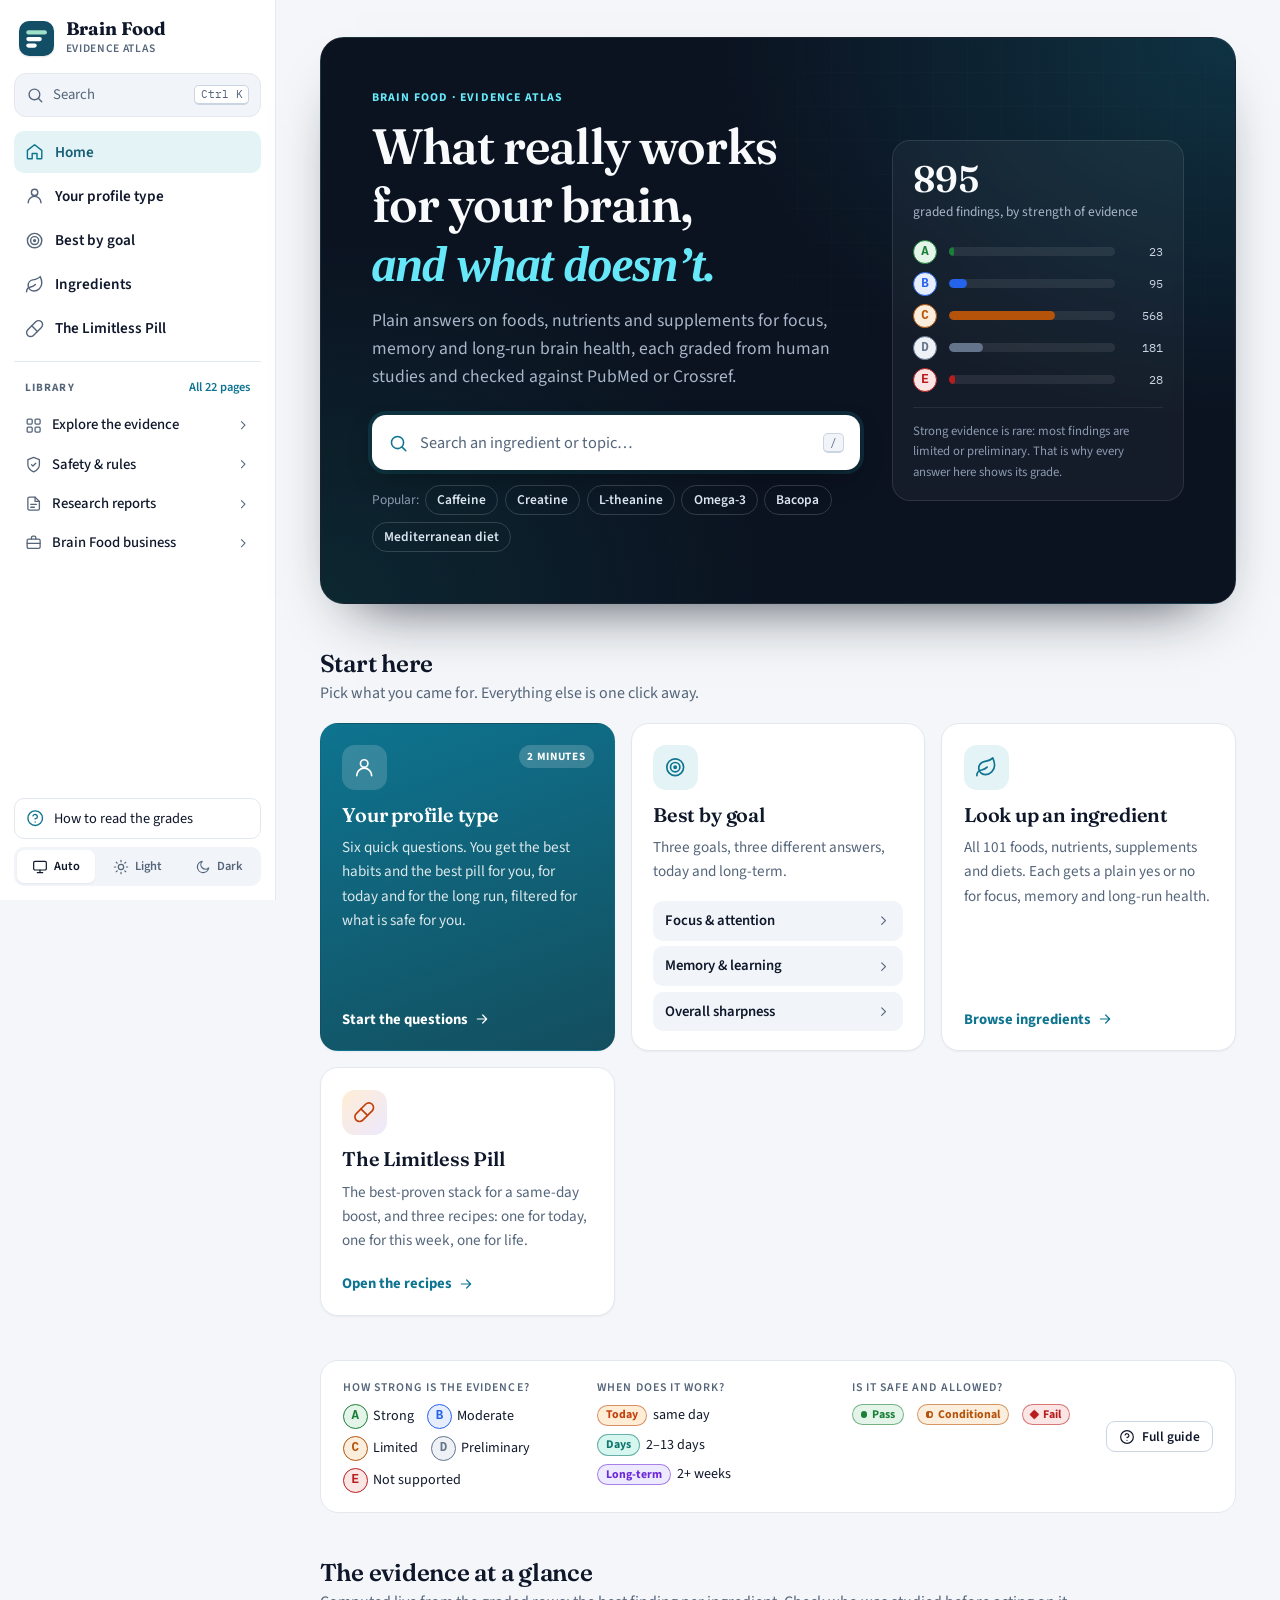
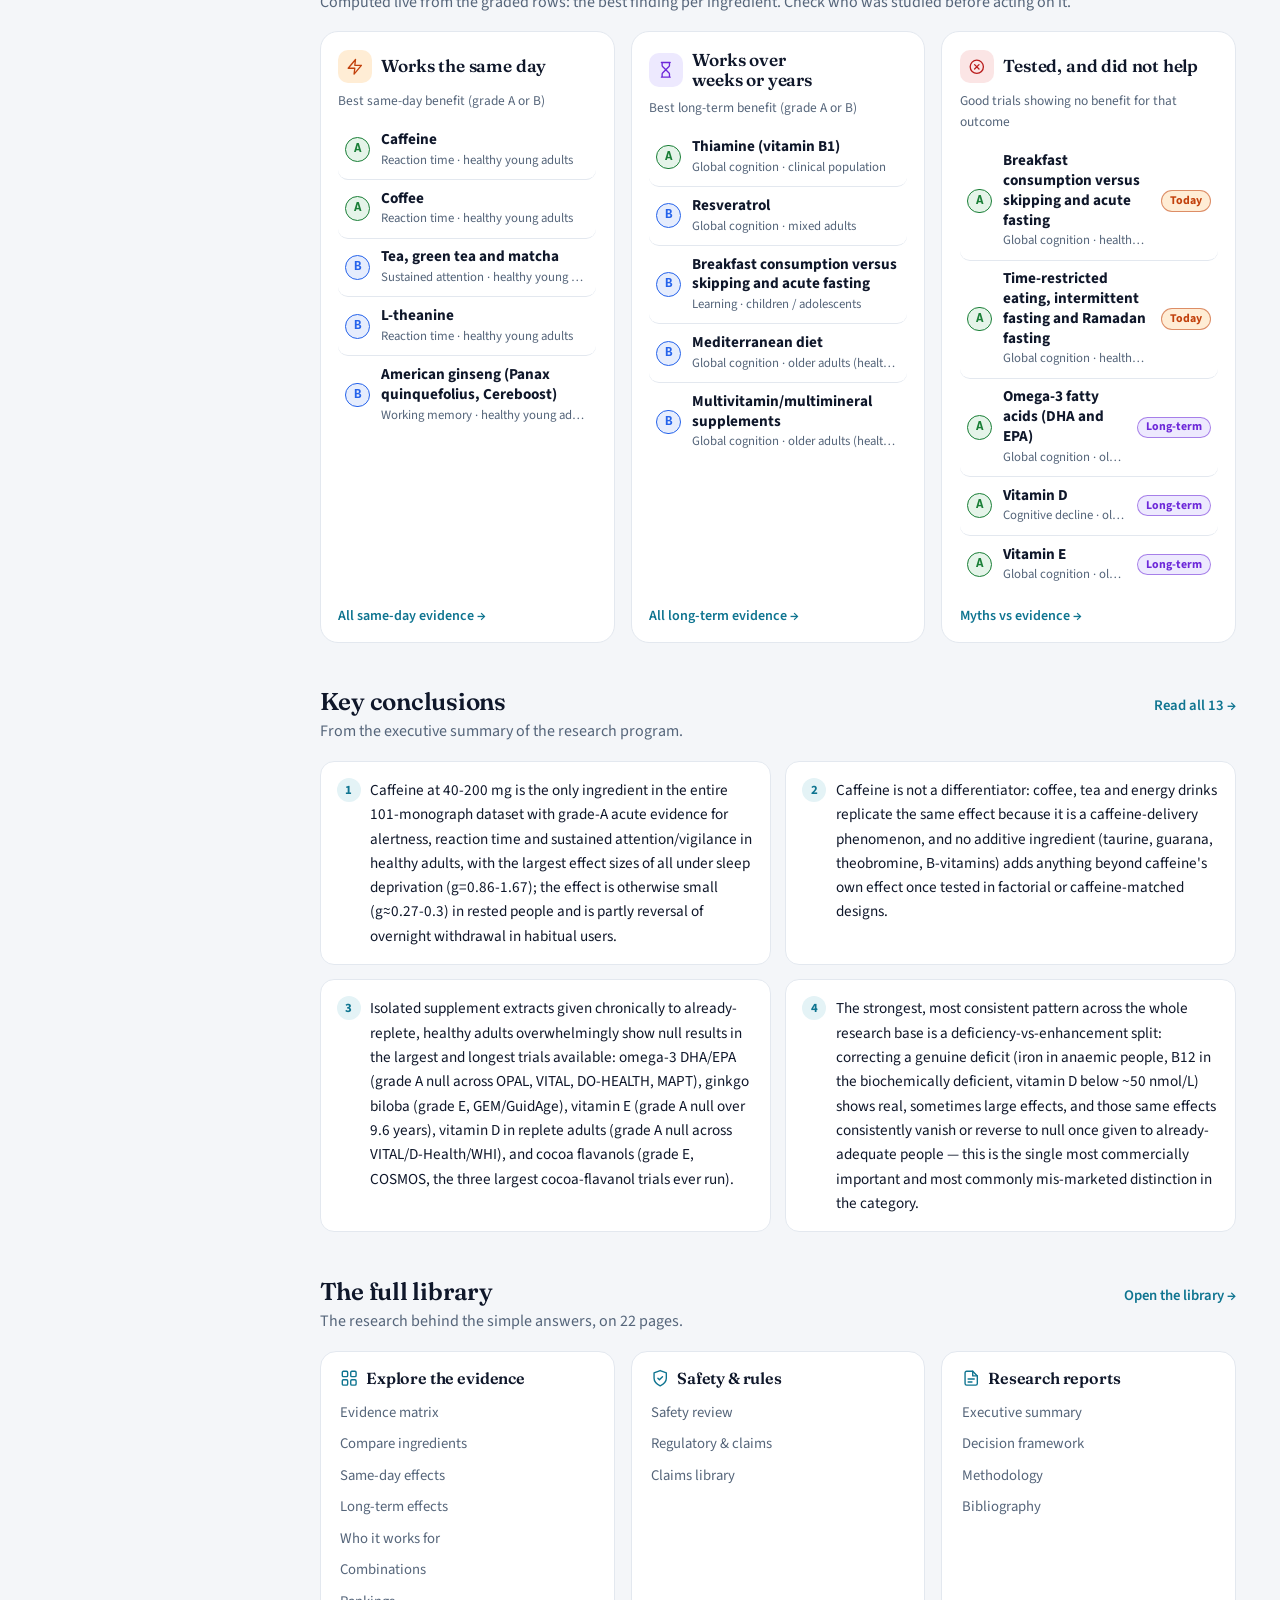
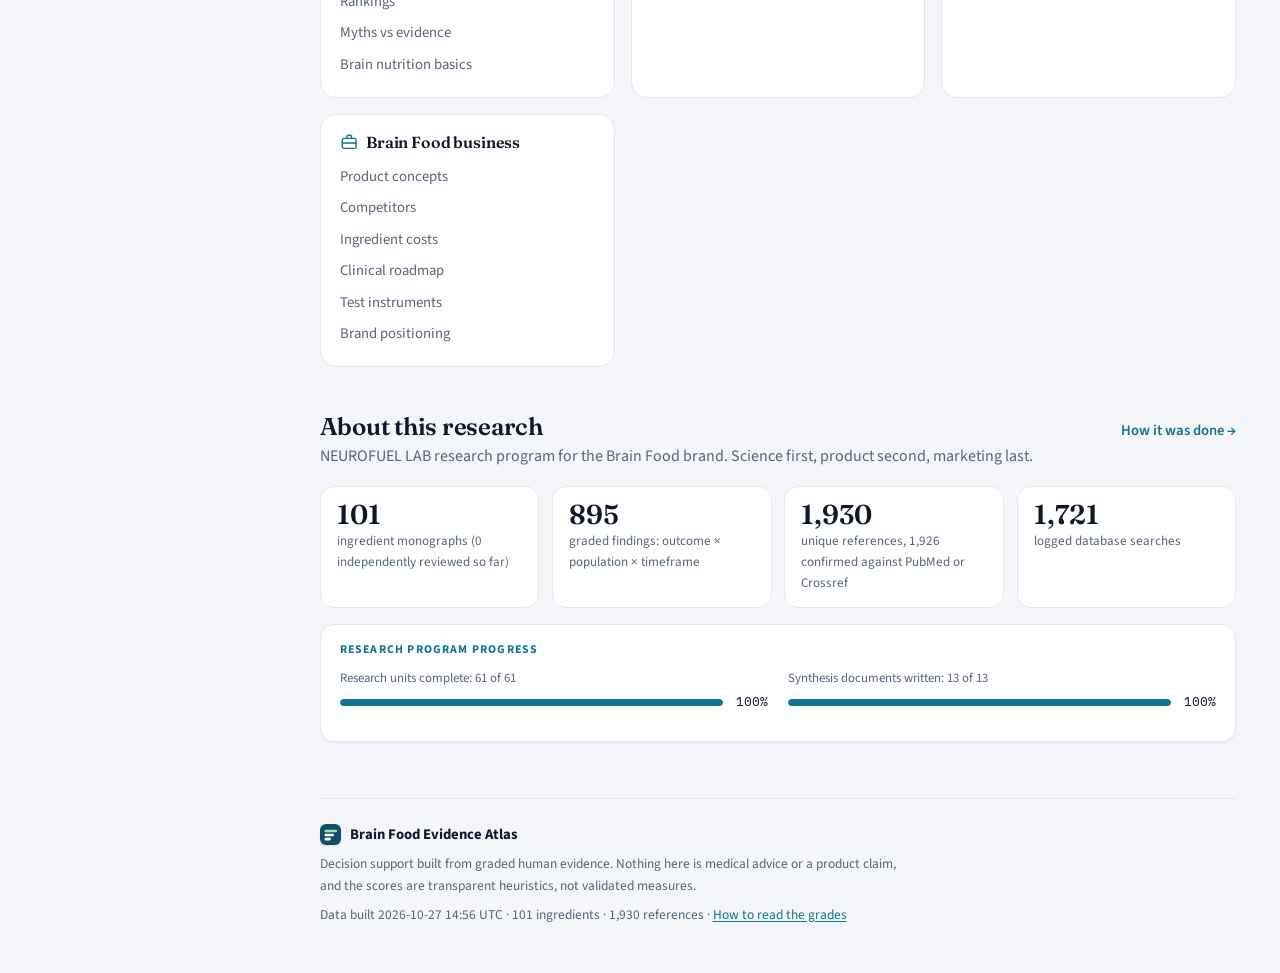
==== commit 08a8c3d2: "Redesign the whole app: simpler navigation, search palette, reading guide, plain answers per ingredi" ====
--- a/index.html
+++ b/index.html
@@ -7,8 +7,8 @@
 <meta name="description" content="NEUROFUEL LAB research database: verified human evidence on nutrition and cognitive performance, with safety, regulatory and product analysis for the Brain Food brand.">
 <!-- unlisted while the research is in draft: remove this line (and robots.txt) to allow search indexing -->
 <meta name="robots" content="noindex, nofollow">
-<meta name="theme-color" content="#124e66" media="(prefers-color-scheme: light)">
-<meta name="theme-color" content="#0f1419" media="(prefers-color-scheme: dark)">
+<meta name="theme-color" content="#ffffff" media="(prefers-color-scheme: light)">
+<meta name="theme-color" content="#111827" media="(prefers-color-scheme: dark)">
 <meta name="color-scheme" content="light dark">
 <meta property="og:title" content="Brain Food Evidence Atlas">
 <meta property="og:description" content="Graded, citation-verified human evidence on nutrition and cognition, with safety, regulatory and product analysis.">
@@ -20,34 +20,41 @@
 <link rel="apple-touch-icon" href="icons/apple-touch-icon.png">
 <link rel="preconnect" href="https://fonts.googleapis.com">
 <link rel="stylesheet" href="https://fonts.googleapis.com/css2?family=Fraunces:ital,opsz,wght@0,9..144,500;0,9..144,600;0,9..144,700;1,9..144,500&family=Source+Sans+3:ital,wght@0,400;0,600;0,700;1,400&family=IBM+Plex+Mono:wght@400;600&display=swap">
-<link rel="stylesheet" href="styles.css?v=1011fa1f6e">
+<link rel="stylesheet" href="styles.css?v=acfc140434">
 </head>
 <body>
-<div class="topbar">
-  <a class="name topbar-brand" href="#home">
+<a class="skip-link" href="#app">Skip to content</a>
+<header class="topbar">
+  <a class="topbar-brand" href="#home">
     <svg class="brand-mark" viewBox="0 0 512 512" aria-hidden="true"><rect width="512" height="512" rx="104" fill="#124e66"/><rect x="106" y="135" width="300" height="62" rx="31" fill="#9fe0c8"/><rect x="106" y="231" width="226" height="62" rx="31" fill="#fff"/><rect x="106" y="327" width="152" height="62" rx="31" fill="#fff"/></svg>
-    <span>Brain Food Evidence Atlas</span>
+    <span>Brain Food</span>
   </a>
-  <button id="menuBtn" type="button" aria-controls="rail" aria-expanded="false">Menu</button>
-</div>
+  <div class="topbar-actions">
+    <button type="button" class="icon-btn" data-open="palette" aria-label="Search"><svg class="ic" viewBox="0 0 24 24" fill="none" stroke="currentColor" stroke-width="1.8" stroke-linecap="round" stroke-linejoin="round" aria-hidden="true"><circle cx="11" cy="11" r="7"/><path d="m20.5 20.5-4.2-4.2"/></svg></button>
+    <button type="button" class="icon-btn" data-open="help" aria-label="How to read the grades"><svg class="ic" viewBox="0 0 24 24" fill="none" stroke="currentColor" stroke-width="1.8" stroke-linecap="round" stroke-linejoin="round" aria-hidden="true"><circle cx="12" cy="12" r="9.5"/><path d="M9.1 9a3 3 0 0 1 5.8 1c0 2-3 3-3 3"/><path d="M12 17h.01"/></svg></button>
+    <button type="button" class="icon-btn" id="menuBtn" aria-controls="rail" aria-expanded="false" aria-label="Menu"><svg class="ic" viewBox="0 0 24 24" fill="none" stroke="currentColor" stroke-width="1.8" stroke-linecap="round" stroke-linejoin="round" aria-hidden="true"><path d="M4 7h16M4 12h16M4 17h16"/></svg></button>
+  </div>
+</header>
 <div class="scrim" id="scrim" hidden></div>
 <div class="shell">
   <aside class="rail" id="rail" aria-label="Sections">
     <div class="brand">
       <a class="name" href="#home">
         <svg class="brand-mark" viewBox="0 0 512 512" aria-hidden="true"><rect width="512" height="512" rx="104" fill="#124e66"/><rect x="106" y="135" width="300" height="62" rx="31" fill="#9fe0c8"/><rect x="106" y="231" width="226" height="62" rx="31" fill="#fff"/><rect x="106" y="327" width="152" height="62" rx="31" fill="#fff"/></svg>
-        <span>Brain Food Evidence Atlas</span>
+        <span><b>Brain Food</b><small>Evidence Atlas</small></span>
       </a>
-      <span class="tag">NEUROFUEL LAB · nutrition × cognition · verified human evidence</span>
+      <button type="button" class="icon-btn rail-close" id="railClose" aria-label="Close menu"><svg class="ic" viewBox="0 0 24 24" fill="none" stroke="currentColor" stroke-width="1.8" stroke-linecap="round" stroke-linejoin="round" aria-hidden="true"><path d="M18 6 6 18M6 6l12 12"/></svg></button>
     </div>
     <nav class="nav" id="nav"></nav>
   </aside>
-  <main id="app" class="wrap" aria-live="polite"></main>
+  <main id="app" class="wrap" tabindex="-1"></main>
 </div>
-<script src="data/meta.js?v=1011fa1f6e"></script>
-<script src="data/monographs.js?v=1011fa1f6e"></script>
-<script src="data/syntheses.js?v=1011fa1f6e"></script>
-<script src="data/bibliography.js?v=1011fa1f6e"></script>
-<script src="app.js?v=1011fa1f6e"></script>
+<nav class="tabbar" id="tabbar" aria-label="Main"></nav>
+<div id="overlay-root"></div>
+<script src="data/meta.js?v=acfc140434"></script>
+<script src="data/monographs.js?v=acfc140434"></script>
+<script src="data/syntheses.js?v=acfc140434"></script>
+<script src="data/bibliography.js?v=acfc140434"></script>
+<script src="app.js?v=acfc140434"></script>
 </body>
 </html>
--- a/styles.css
+++ b/styles.css
@@ -1,467 +1,644 @@
-/* Brain Food Evidence Atlas — layout: fixed left rail (nav) + scrolling reading column; data views widen to 1280px, prose stays ~70ch */
-:root {
-  --bg: #f3f5f7; --surface: #ffffff; --surface-2: #e9edf1; --fg: #15202b; --muted: #5b6675; --border: #d6dce3; --border-strong: #b9c2cc;
-  --accent: #124e66; --accent-fg: #ffffff; --accent-soft: #dbe9ef; --link: #0b5a86;
-  --gA: #1a7f37; --gB: #2563eb; --gC: #b45309; --gD: #6b7280; --gE: #b91c1c;
-  --gA-soft: #e3f3e7; --gB-soft: #e3ebfd; --gC-soft: #f9ecd9; --gD-soft: #e9ebee; --gE-soft: #f9e1e1;
-  --tf-acute: #c2410c; --tf-acute-soft: #ffedd5; --tf-mid: #0f766e; --tf-mid-soft: #ccfbf1; --tf-chronic: #6d28d9; --tf-chronic-soft: #ede9fe;
-  --warn-bg: #fff6e5; --warn-border: #e7b86a; --info-bg: #e9f1f6;
-  --shadow: 0 1px 2px rgba(21,32,43,.06), 0 4px 14px rgba(21,32,43,.05);
-  --font-display: "Fraunces", "Iowan Old Style", Georgia, serif;
-  --font-body: "Source Sans 3", "Segoe UI", system-ui, sans-serif;
-  --font-mono: "IBM Plex Mono", ui-monospace, Consolas, monospace;
-  --rail: 248px;
-}
-@media (prefers-color-scheme: dark) {
-  :root:not([data-theme="light"]) {
-    --bg: #0f1419; --surface: #161c23; --surface-2: #1d252e; --fg: #e6ebf0; --muted: #98a4b1; --border: #2a333d; --border-strong: #3b4753;
-    --accent: #7cc7e8; --accent-fg: #0b1a22; --accent-soft: #15303c; --link: #8ccdf0;
-    --gA: #2ea043; --gB: #3b82f6; --gC: #c97f0a; --gD: #8b949e; --gE: #e5484d;
-    --gA-soft: #12301a; --gB-soft: #142447; --gC-soft: #3a2708; --gD-soft: #262b31; --gE-soft: #3d1416;
-    --tf-acute: #fb923c; --tf-acute-soft: #3a2008; --tf-mid: #2dd4bf; --tf-mid-soft: #0f2e2b; --tf-chronic: #a78bfa; --tf-chronic-soft: #2e1f52;
-    --warn-bg: #2d2311; --warn-border: #8a6a2a; --info-bg: #15232c;
-    --shadow: 0 1px 2px rgba(0,0,0,.4), 0 4px 14px rgba(0,0,0,.3);
-    color-scheme: dark;
-  }
-}
-:root[data-theme="dark"] {
-  --bg: #0f1419; --surface: #161c23; --surface-2: #1d252e; --fg: #e6ebf0; --muted: #98a4b1; --border: #2a333d; --border-strong: #3b4753;
-  --accent: #7cc7e8; --accent-fg: #0b1a22; --accent-soft: #15303c; --link: #8ccdf0;
-  --gA: #2ea043; --gB: #3b82f6; --gC: #c97f0a; --gD: #8b949e; --gE: #e5484d;
-  --gA-soft: #12301a; --gB-soft: #142447; --gC-soft: #3a2708; --gD-soft: #262b31; --gE-soft: #3d1416;
-  --tf-acute: #fb923c; --tf-acute-soft: #3a2008; --tf-mid: #2dd4bf; --tf-mid-soft: #0f2e2b; --tf-chronic: #a78bfa; --tf-chronic-soft: #2e1f52;
-  --warn-bg: #2d2311; --warn-border: #8a6a2a; --info-bg: #15232c;
-  --shadow: 0 1px 2px rgba(0,0,0,.4), 0 4px 14px rgba(0,0,0,.3);
-  color-scheme: dark;
-}
-* { box-sizing: border-box; }
-html, body { height: 100%; }
-body { margin: 0; background: var(--bg); color: var(--fg); font-family: var(--font-body); font-size: 16px; line-height: 1.55; }
-a { color: var(--link); }
-a:focus-visible, button:focus-visible, input:focus-visible, select:focus-visible { outline: 2px solid var(--accent); outline-offset: 2px; }
-h1, h2, h3, h4 { font-family: var(--font-display); font-weight: 600; line-height: 1.2; text-wrap: balance; margin: 0 0 .5rem; }
-h1 { font-size: 2rem; } h2 { font-size: 1.45rem; margin-top: 1.6rem; } h3 { font-size: 1.15rem; margin-top: 1.2rem; } h4 { font-size: 1rem; margin-top: 1rem; }
-p { margin: 0 0 .9rem; }
-code, .mono { font-family: var(--font-mono); font-size: .86em; }
-small, .small { font-size: .86rem; color: var(--muted); }
-.eyebrow { font-size: .74rem; letter-spacing: .08em; text-transform: uppercase; color: var(--muted); font-weight: 600; }
-hr { border: 0; border-top: 1px solid var(--border); margin: 1.4rem 0; }
-
-/* shell */
-.shell { display: grid; grid-template-columns: var(--rail) minmax(0, 1fr); min-height: 100%; }
-.rail { position: sticky; top: 0; height: 100vh; overflow-y: auto; background: var(--surface); border-right: 1px solid var(--border);
-  padding-block: 1rem; padding-left: max(16px, env(safe-area-inset-left, 0px)); padding-right: 12px; }
-.brand { display: flex; flex-direction: column; gap: .4rem; padding: .2rem .4rem 1rem; }
-.brand .name { display: flex; align-items: center; gap: .55rem; font-family: var(--font-display); font-size: 1.22rem; line-height: 1.25; font-weight: 700; color: var(--fg); text-decoration: none; }
-.brand .tag { font-size: .78rem; color: var(--muted); padding-left: calc(1.9rem + .55rem); }
-.brand-mark { width: 1.9rem; height: 1.9rem; flex: none; border-radius: 6px; box-shadow: 0 1px 2px rgba(0,0,0,.15); }
-.topbar-brand { display: flex; align-items: center; gap: .5rem; text-decoration: none; color: var(--fg); font-family: var(--font-display); font-weight: 700; }
-.topbar-brand .brand-mark { width: 1.6rem; height: 1.6rem; border-radius: 5px; }
-.nav { display: flex; flex-direction: column; gap: 2px; }
-.nav .group { font-size: .7rem; letter-spacing: .08em; text-transform: uppercase; color: var(--muted); padding: .8rem .5rem .25rem; font-weight: 700; }
-.nav a { display: flex; justify-content: space-between; align-items: center; gap: .5rem; padding: .38rem .55rem; border-radius: 6px; color: var(--fg); text-decoration: none; font-size: .95rem; }
-.nav a:hover { background: var(--surface-2); }
-.nav a.active { background: var(--accent); color: var(--accent-fg); }
-.nav a .count { font-family: var(--font-mono); font-size: .72rem; color: inherit; opacity: .75; }
-.topbar { display: none; position: sticky; top: env(safe-area-inset-top, 0px); z-index: 20; background: var(--surface); border-bottom: 1px solid var(--border);
-  padding-block: .6rem; padding-left: max(16px, env(safe-area-inset-left, 0px)); padding-right: max(16px, env(safe-area-inset-right, 0px)); align-items: center; justify-content: space-between; }
-.topbar button { font: inherit; background: var(--surface-2); color: var(--fg); border: 1px solid var(--border); border-radius: 6px; padding: .35rem .7rem; }
-main { padding-block: 1.6rem 4rem; padding-left: max(16px, env(safe-area-inset-left, 0px)); padding-right: max(16px, env(safe-area-inset-right, 0px)); min-width: 0; }
-/* width:100% stops the grid sizing this column to its widest table (auto margins alone made it fit-content and overflow on phones) */
-.wrap { width: 100%; max-width: 1280px; margin: 0 auto; box-sizing: border-box; }
-.tbl-wrap { max-width: 100%; }
-.prose { max-width: 72ch; }
-.prose p, .prose li { font-size: 1.02rem; }
-.prose table { font-size: .9rem; }
-@media (max-width: 900px) {
-  .shell { grid-template-columns: minmax(0, 1fr); }
-  .rail { position: fixed; inset: 0 auto 0 0; width: min(86vw, 320px); z-index: 30; transform: translateX(-105%); transition: transform .2s; box-shadow: var(--shadow); }
-  .rail.open { transform: none; }
-  .topbar { display: flex; }
-  .scrim { position: fixed; inset: 0; background: rgba(0,0,0,.4); z-index: 25; }
-  .scrim[hidden] { display: none; }
-}
-@media (prefers-reduced-motion: reduce) { .rail { transition: none; } }
-
-/* page header */
-.page-head { display: flex; flex-wrap: wrap; align-items: flex-end; justify-content: space-between; gap: 1rem; margin-bottom: 1.2rem; }
-.page-head p.lead { max-width: 72ch; color: var(--muted); font-size: 1.05rem; margin: .3rem 0 0; }
-
-/* cards & tiles */
-.cards { display: grid; grid-template-columns: repeat(auto-fit, minmax(230px, 1fr)); gap: .9rem; margin: 1rem 0; }
-.card { background: var(--surface); border: 1px solid var(--border); border-radius: 10px; padding: .95rem 1.05rem; min-width: 0; }
-.card.link { text-decoration: none; color: inherit; display: block; }
-.card.link:hover { border-color: var(--border-strong); box-shadow: var(--shadow); }
-.card h3 { margin-top: 0; font-size: 1.05rem; }
-.tiles { display: grid; grid-template-columns: repeat(auto-fit, minmax(150px, 1fr)); gap: .7rem; margin: 1rem 0; }
-.tile { background: var(--surface); border: 1px solid var(--border); border-radius: 8px; padding: .7rem .9rem; }
-.tile .n { font-family: var(--font-mono); font-size: 1.5rem; font-weight: 600; font-variant-numeric: tabular-nums; }
-.tile .l { font-size: .8rem; color: var(--muted); }
-.callout { border: 1px solid var(--warn-border); background: var(--warn-bg); border-radius: 8px; padding: .75rem 1rem; margin: 1rem 0; }
-.callout.info { background: var(--info-bg); border-color: var(--border-strong); }
-.pending { border: 1px dashed var(--border-strong); border-radius: 8px; padding: 1rem; color: var(--muted); background: var(--surface); }
-
-/* badges */
-.badge { display: inline-flex; align-items: center; gap: .3rem; font-family: var(--font-mono); font-size: .74rem; font-weight: 600; padding: .1rem .45rem; border-radius: 999px; border: 1px solid transparent; white-space: nowrap; }
-.badge.grade-A { background: var(--gA-soft); color: var(--gA); border-color: var(--gA); }
-.badge.grade-B { background: var(--gB-soft); color: var(--gB); border-color: var(--gB); }
-.badge.grade-C { background: var(--gC-soft); color: var(--gC); border-color: var(--gC); }
-.badge.grade-D { background: var(--gD-soft); color: var(--gD); border-color: var(--gD); }
-.badge.grade-E { background: var(--gE-soft); color: var(--gE); border-color: var(--gE); }
-.badge.neutral { background: var(--surface-2); color: var(--muted); border-color: var(--border); }
-.badge.pass { background: var(--gA-soft); color: var(--gA); border-color: var(--gA); }
-.badge.conditional { background: var(--gC-soft); color: var(--gC); border-color: var(--gC); }
-.badge.fail { background: var(--gE-soft); color: var(--gE); border-color: var(--gE); }
-.badge.unknown { background: var(--gD-soft); color: var(--gD); border-color: var(--gD); }
-.badge.tf-acute { background: var(--tf-acute-soft); color: var(--tf-acute); border-color: var(--tf-acute); }
-.badge.tf-short_term_days { background: var(--tf-mid-soft); color: var(--tf-mid); border-color: var(--tf-mid); }
-.badge.tf-chronic { background: var(--tf-chronic-soft); color: var(--tf-chronic); border-color: var(--tf-chronic); }
-.pill { display: inline-block; font-size: .78rem; padding: .08rem .5rem; border-radius: 999px; background: var(--surface-2); color: var(--fg); border: 1px solid var(--border); margin: 0 .2rem .2rem 0; }
-.dir-benefit { color: var(--gA); } .dir-possible_benefit { color: var(--gB); } .dir-inconsistent { color: var(--gC); } .dir-no_benefit { color: var(--gD); } .dir-harm { color: var(--gE); } .dir-insufficient { color: var(--muted); }
-
-/* filters */
-.filters { display: flex; flex-wrap: wrap; gap: .5rem .7rem; align-items: center; margin: .8rem 0 1rem; }
-.filters label { font-size: .82rem; color: var(--muted); display: flex; flex-direction: column; gap: .15rem; }
-.filters select, .filters input { font: inherit; font-size: .9rem; padding: .3rem .45rem; border: 1px solid var(--border-strong); border-radius: 6px; background: var(--surface); color: var(--fg); min-width: 8rem; }
-.filters input[type="search"] { min-width: 14rem; }
-.filters .spacer { flex: 1; }
-.filters label { min-width: 0; max-width: 100%; }
-.filters select, .filters input { max-width: 100%; }
-
-/* evidence matrix: ingredient rows x cognitive-domain columns; filled chip = benefit, outlined = null/inconsistent */
-.matrix { border-collapse: separate; border-spacing: 2px; font-size: .82rem; }
-.matrix th { font-weight: 600; color: var(--muted); padding: .25rem .3rem; text-align: left; white-space: nowrap; }
-.matrix thead th.dom { writing-mode: vertical-rl; transform: rotate(180deg); height: 9.5rem; vertical-align: bottom; text-align: left; font-size: .76rem; }
-.matrix thead th.grp { text-align: center; border-bottom: 2px solid var(--border-strong); font-size: .72rem; letter-spacing: .06em; text-transform: uppercase; }
-.matrix td.name { white-space: nowrap; padding-right: .6rem; max-width: 16rem; overflow: hidden; text-overflow: ellipsis; }
-.matrix td.cell { width: 2rem; height: 1.9rem; text-align: center; border-radius: 5px; background: var(--surface-2); font-family: var(--font-mono); font-weight: 600; cursor: default; }
-.matrix td.cell a { display: block; color: inherit; text-decoration: none; line-height: 1.9rem; }
-.matrix td.cell.b-A { background: var(--gA); color: #fff; } .matrix td.cell.b-B { background: var(--gB); color: #fff; }
-.matrix td.cell.b-C { background: var(--gC); color: #fff; } .matrix td.cell.b-D { background: var(--gD); color: #fff; }
-.matrix td.cell.n { background: var(--surface); box-shadow: inset 0 0 0 1.5px var(--border-strong); color: var(--muted); }
-.matrix td.cell.h { background: var(--gE-soft); box-shadow: inset 0 0 0 1.5px var(--gE); color: var(--gE); }
-.matrix td.gap { width: .6rem; background: transparent; }
-.legend { display: flex; flex-wrap: wrap; gap: .4rem 1rem; align-items: center; font-size: .82rem; color: var(--muted); margin: .4rem 0 .8rem; }
-.legend .sw { display: inline-block; width: 1.4rem; height: 1.2rem; border-radius: 4px; vertical-align: middle; margin-right: .3rem; text-align: center; font-family: var(--font-mono); font-size: .72rem; line-height: 1.2rem; font-weight: 600; }
-
-/* compare */
-.cmp { table-layout: fixed; min-width: 640px; }
-.cmp th.rowh { width: 11rem; background: var(--surface-2); position: sticky; left: 0; z-index: 1; }
-.cmp td { font-size: .86rem; }
-.cmp-pick { display: flex; flex-wrap: wrap; gap: .5rem; margin: .8rem 0; }
-.cmp-pick select { font: inherit; font-size: .9rem; padding: .3rem .45rem; border: 1px solid var(--border-strong); border-radius: 6px; background: var(--surface); color: var(--fg); max-width: 100%; }
-.banner { display: flex; gap: .8rem; align-items: baseline; flex-wrap: wrap; font-size: .88rem; color: var(--muted); background: var(--surface); border: 1px solid var(--border); border-radius: 8px; padding: .5rem .8rem; margin: .4rem 0 .8rem; }
-.btn { font: inherit; font-size: .9rem; padding: .35rem .75rem; border-radius: 6px; border: 1px solid var(--border-strong); background: var(--surface); color: var(--fg); cursor: pointer; }
-.btn.primary { background: var(--accent); color: var(--accent-fg); border-color: var(--accent); }
-.btn:hover { border-color: var(--accent); }
-
-/* tables */
-.tbl-wrap { overflow-x: auto; border: 1px solid var(--border); border-radius: 8px; background: var(--surface); }
-table.tbl { border-collapse: collapse; width: 100%; font-size: .9rem; }
-.tbl th, .tbl td { padding: .5rem .6rem; border-bottom: 1px solid var(--border); text-align: left; vertical-align: top; }
-.tbl th { position: sticky; top: 0; background: var(--surface-2); font-weight: 600; font-size: .8rem; letter-spacing: .02em; white-space: nowrap; z-index: 1; }
-.tbl th.sortable { cursor: pointer; user-select: none; }
-.tbl th.sortable:hover { color: var(--accent); }
-.tbl th .arrow { font-size: .7rem; opacity: .7; margin-left: .2rem; }
-.tbl tr:last-child td { border-bottom: 0; }
-.tbl tbody tr:hover { background: var(--surface-2); }
-.tbl td.num { font-family: var(--font-mono); font-variant-numeric: tabular-nums; text-align: right; }
-.tbl td.wrap { min-width: 18rem; max-width: 36rem; white-space: normal; }
-.tbl td.tight { white-space: nowrap; }
-.prose table, table.md { border-collapse: collapse; width: 100%; margin: .8rem 0; }
-.prose th, .prose td, table.md th, table.md td { border: 1px solid var(--border); padding: .4rem .55rem; vertical-align: top; }
-.prose th, table.md th { background: var(--surface-2); text-align: left; }
-
-/* score bars (sequential, single hue) */
-.bar { display: inline-flex; align-items: center; gap: .45rem; min-width: 8rem; }
-.bar .track { display: block; flex: 1; height: 8px; border-radius: 4px; background: var(--surface-2); overflow: hidden; }
-.bar .fill { display: block; height: 100%; background: var(--accent); border-radius: 4px; }
-.bar .v { font-family: var(--font-mono); font-size: .8rem; font-variant-numeric: tabular-nums; min-width: 2.4rem; text-align: right; }
-.scoregrid { display: grid; grid-template-columns: repeat(auto-fit, minmax(190px, 1fr)); gap: .5rem 1rem; margin: .6rem 0; }
-.scoregrid .lab { font-size: .8rem; color: var(--muted); }
-
-/* grade distribution chart */
-.gchart { display: grid; grid-template-columns: 3.2rem 1fr 3rem; gap: .35rem .6rem; align-items: center; max-width: 36rem; margin: .6rem 0; }
-.gchart .track { height: 14px; background: var(--surface-2); border-radius: 4px; overflow: hidden; }
-.gchart .fill { height: 100%; border-radius: 0 4px 4px 0; }
-.gchart .n { font-family: var(--font-mono); font-size: .82rem; text-align: right; font-variant-numeric: tabular-nums; }
-
-/* monograph */
-.mono-head { display: grid; grid-template-columns: minmax(0, 1fr) auto; gap: 1rem; align-items: start; }
-.mono-head .verdict { font-family: var(--font-display); font-size: 1.15rem; font-style: italic; color: var(--fg); margin: .5rem 0 0; max-width: 72ch; }
-.kv { display: grid; grid-template-columns: max-content minmax(0, 1fr); gap: .3rem 1rem; font-size: .93rem; margin: .5rem 0; }
-.kv dt { color: var(--muted); font-weight: 600; } .kv dd { margin: 0; min-width: 0; }
-.section { margin-top: 1.8rem; }
-.section > h2 { padding-bottom: .35rem; border-bottom: 1px solid var(--border); }
-.tabs { display: flex; flex-wrap: wrap; gap: .3rem; margin: .5rem 0 1rem; }
-.tabs button { font: inherit; font-size: .88rem; padding: .3rem .7rem; border-radius: 999px; border: 1px solid var(--border-strong); background: var(--surface); color: var(--fg); cursor: pointer; }
-.tabs button.active { background: var(--accent); color: var(--accent-fg); border-color: var(--accent); }
-details.study { border: 1px solid var(--border); border-radius: 8px; background: var(--surface); margin: .5rem 0; }
-details.study summary { cursor: pointer; padding: .6rem .8rem; display: flex; flex-wrap: wrap; gap: .4rem .7rem; align-items: center; }
-details.study summary .t { font-weight: 600; flex: 1 1 24rem; min-width: 0; }
-details.study .body { padding: .2rem .9rem .9rem; border-top: 1px solid var(--border); }
-.pathway { display: flex; flex-direction: column; gap: .35rem; margin: .5rem 0; }
-.pathway .step { display: grid; grid-template-columns: 1.4rem minmax(0,1fr) auto; gap: .6rem; align-items: start; padding: .45rem .6rem; border: 1px solid var(--border); border-radius: 8px; background: var(--surface); }
-.pathway .step .i { font-family: var(--font-mono); color: var(--muted); font-size: .8rem; padding-top: .15rem; }
-.ev-established_human { color: var(--gA); } .ev-limited_human { color: var(--gB); } .ev-animal { color: var(--gC); } .ev-plausible { color: var(--gD); } .ev-speculative { color: var(--gE); }
-.toc { position: sticky; top: 1rem; font-size: .85rem; }
-.toc a { display: block; color: var(--muted); text-decoration: none; padding: .15rem 0; }
-.toc a:hover { color: var(--accent); }
-.two-col { display: grid; grid-template-columns: minmax(0, 1fr) 200px; gap: 2rem; }
-@media (max-width: 1100px) { .two-col { grid-template-columns: minmax(0, 1fr); } .toc { display: none; } }
-.ranking { counter-reset: r; }
-.ranking .row { display: grid; grid-template-columns: 2rem minmax(0, 1fr) auto; gap: .8rem; align-items: center; padding: .55rem .4rem; border-bottom: 1px solid var(--border); }
-.ranking .row .pos { font-family: var(--font-mono); color: var(--muted); }
-.ranking .row .why { font-size: .9rem; color: var(--muted); }
-.footer-note { margin-top: 3rem; font-size: .82rem; color: var(--muted); border-top: 1px solid var(--border); padding-top: 1rem; }
-ul.compact { padding-left: 1.2rem; margin: .3rem 0; } ul.compact li { margin: .15rem 0; }
-.search-hit { padding: .5rem .6rem; border-bottom: 1px solid var(--border); }
-.muted { color: var(--muted); }
-.nowrap { white-space: nowrap; }
-.right { text-align: right; }
-.ok { color: var(--gA); } .bad { color: var(--gE); } .warn { color: var(--gC); }
-
-/* ---------- Limitless Pill page ---------- */
-.pill-page .hero-pill { border-radius: 18px; padding: 1.9rem 2.1rem 1.7rem; margin-bottom: .2rem; border: 1px solid var(--border);
-  background: linear-gradient(135deg, var(--tf-acute-soft), var(--surface) 55%, var(--tf-chronic-soft)); }
-.pill-page .hero-pill h1 { font-size: 2.15rem; display: flex; align-items: center; gap: .6rem; flex-wrap: wrap; }
-@media (max-width: 640px) { .pill-page .hero-pill { padding: 1.4rem 1.2rem; } .pill-page .hero-pill h1 { font-size: 1.65rem; } }
-
-.pill-page .pill-timeline.toc { position: static; display: flex; flex-wrap: wrap; align-items: center; gap: .5rem; font-size: inherit; margin: 1.1rem 0 1.3rem; }
-.pill-page .pill-timeline.toc a { display: inline-flex; align-items: center; gap: .55rem; padding: .4rem 1rem .4rem .4rem; border-radius: 999px; border: 1px solid var(--border-strong);
-  background: var(--surface); color: var(--fg); text-decoration: none; font-size: .9rem; font-weight: 600; transition: transform .12s ease, box-shadow .12s ease, border-color .12s ease; }
-.pill-page .pill-timeline.toc a:hover { transform: translateY(-2px); box-shadow: var(--shadow); border-color: var(--accent); color: var(--fg); }
-.pill-page .pill-timeline .n { width: 1.9rem; height: 1.9rem; border-radius: 50%; display: inline-flex; align-items: center; justify-content: center; background: var(--surface-2); flex: none; }
-.pill-page .pill-timeline .n svg { width: 1.05rem; height: 1.05rem; }
-.pill-page .pill-timeline a[data-tf="acute"] .n { background: var(--tf-acute-soft); color: var(--tf-acute); }
-.pill-page .pill-timeline a[data-tf="short_term_days"] .n { background: var(--tf-mid-soft); color: var(--tf-mid); }
-.pill-page .pill-timeline a[data-tf="chronic"] .n { background: var(--tf-chronic-soft); color: var(--tf-chronic); }
-.pill-page .pill-timeline .arrow-sep { color: var(--border-strong); font-size: 1.1rem; }
-
-.pill-page .recipe-grid { display: grid; grid-template-columns: 1fr; gap: 1.1rem; margin: 1rem 0; }
-@media (min-width: 900px) { .pill-page .recipe-grid { grid-template-columns: 1fr 1fr; } .pill-page .recipe-grid .recipe-card.span2 { grid-column: 1 / -1; } }
-.pill-page .recipe-card { position: relative; background: var(--surface); border: 1px solid var(--border); border-radius: 14px; padding: 1.3rem 1.4rem 1.4rem;
-  box-shadow: var(--shadow); overflow: hidden; scroll-margin-top: 1rem; }
-.pill-page .recipe-card::before { content: ""; position: absolute; top: 0; left: 0; right: 0; height: 4px; background: var(--accent); }
-.pill-page .recipe-card[data-tf="acute"]::before { background: var(--tf-acute); }
-.pill-page .recipe-card[data-tf="short_term_days"]::before { background: var(--tf-mid); }
-.pill-page .recipe-card[data-tf="chronic"]::before { background: var(--tf-chronic); }
-.pill-page .rc-head { display: flex; justify-content: space-between; align-items: flex-start; gap: .8rem; flex-wrap: wrap; margin-bottom: .2rem; }
-.pill-page .rc-icon { width: 2.6rem; height: 2.6rem; border-radius: 10px; display: flex; align-items: center; justify-content: center; flex: none; background: var(--accent-soft); color: var(--accent); }
-.pill-page .recipe-card[data-tf="acute"] .rc-icon { background: var(--tf-acute-soft); color: var(--tf-acute); }
-.pill-page .recipe-card[data-tf="short_term_days"] .rc-icon { background: var(--tf-mid-soft); color: var(--tf-mid); }
-.pill-page .recipe-card[data-tf="chronic"] .rc-icon { background: var(--tf-chronic-soft); color: var(--tf-chronic); }
-.pill-page .rc-icon svg { width: 1.4rem; height: 1.4rem; }
-.pill-page .recipe-card h3 { margin: 0 0 .1rem; font-size: 1.28rem; }
-.pill-page .recipe-card .rc-sub { color: var(--muted); font-size: .86rem; margin: 0; }
-.pill-page .rc-cols { display: grid; grid-template-columns: 1fr; gap: 1rem; margin-top: 1.1rem; }
-@media (min-width: 560px) { .pill-page .rc-cols { grid-template-columns: 1fr 1fr; } }
-.pill-page .rc-block h4 { font-size: .72rem; text-transform: uppercase; letter-spacing: .07em; color: var(--muted); margin: 0 0 .55rem; font-family: var(--font-body); font-weight: 700; }
-.pill-page .ingr-list { list-style: none; margin: 0; padding: 0; display: flex; flex-direction: column; gap: .4rem; }
-.pill-page .ingr-list li { display: flex; gap: .55rem; font-size: .92rem; }
-.pill-page .ingr-list li::before { content: ""; width: .4rem; height: .4rem; border-radius: 50%; background: currentColor; opacity: .4; flex: none; margin-top: .5rem; }
-.pill-page .method-list { list-style: none; margin: 0; padding: 0; counter-reset: step; display: flex; flex-direction: column; gap: .55rem; }
-.pill-page .method-list li { display: grid; grid-template-columns: 1.5rem 1fr; gap: .55rem; font-size: .92rem; }
-.pill-page .method-list li::before { counter-increment: step; content: counter(step); width: 1.45rem; height: 1.45rem; border-radius: 50%; background: var(--surface-2);
-  color: var(--fg); font-family: var(--font-mono); font-size: .74rem; font-weight: 700; display: flex; align-items: center; justify-content: center; margin-top: .05rem; }
-.pill-page .evidence-strip { margin-top: 1.15rem; padding-top: 1rem; border-top: 1px dashed var(--border); }
-.pill-page .evidence-strip h4 { font-size: .72rem; text-transform: uppercase; letter-spacing: .07em; color: var(--muted); margin: 0 0 .55rem; font-weight: 700; }
-.pill-page .ev-row { margin: .4rem 0; padding: .55rem .65rem; background: var(--surface-2); border-radius: 8px; font-size: .88rem; }
-.pill-page .ev-row .ev-top { display: flex; gap: .45rem; align-items: center; font-weight: 600; margin-bottom: .2rem; }
-.pill-page .ev-row .ev-note { color: var(--muted); }
-.pill-page .rc-catch { margin-top: 1rem; display: flex; gap: .55rem; padding: .7rem .85rem; border-radius: 10px; background: var(--warn-bg); border: 1px solid var(--warn-border); font-size: .88rem; }
-.pill-page .rc-catch.small { font-size: .85rem; margin-top: .8rem; }
-.pill-page .rc-catch svg { flex: none; width: 1.1rem; height: 1.1rem; margin-top: .15rem; color: var(--gC); }
-
-.pill-page .stack-grid { display: grid; grid-template-columns: 1fr; gap: 1rem; margin: 1rem 0; }
-@media (min-width: 900px) { .pill-page .stack-grid { grid-template-columns: 1fr 1fr; } }
-.pill-page .stack-card { display: flex; gap: .9rem; background: var(--surface); border: 1px solid var(--border); border-radius: 14px; padding: 1.1rem 1.2rem; box-shadow: var(--shadow); }
-.pill-page .stack-rank { flex: none; width: 2.1rem; height: 2.1rem; border-radius: 50%; background: var(--accent-soft); color: var(--accent); font-family: var(--font-mono);
-  font-weight: 700; display: flex; align-items: center; justify-content: center; font-size: .95rem; }
-.pill-page .stack-body { min-width: 0; flex: 1; }
-.pill-page .stack-body p { font-size: .96rem; margin: 0 0 .6rem; }
-.pill-page .stack-body p:last-of-type { margin-bottom: 0; }
-
-.pill-page .exclusion-grid { display: grid; grid-template-columns: repeat(auto-fit, minmax(250px, 1fr)); gap: .7rem; margin: .9rem 0 0; }
-.pill-page .exclusion-card { background: var(--surface); border: 1px solid var(--border); border-radius: 10px; padding: .8rem .9rem; font-size: .88rem; }
-.pill-page .exclusion-card .ex-head { display: flex; align-items: center; gap: .45rem; margin-bottom: .35rem; font-weight: 600; }
-.pill-page .exclusion-card .ex-head svg { width: 1rem; height: 1rem; color: var(--gE); flex: none; }
-.pill-page .exclusion-card p { margin: 0; color: var(--muted); }
-
-.pill-page .boundary-list { list-style: none; margin: .8rem 0 0; padding: 0; display: flex; flex-direction: column; gap: .65rem; }
-.pill-page .boundary-list li { display: flex; gap: .6rem; align-items: flex-start; font-size: .98rem; }
-.pill-page .boundary-list li svg { flex: none; width: 1.15rem; height: 1.15rem; margin-top: .18rem; color: var(--gA); }
-
-/* quiet hook on the Pill page: a tiny eye tucked into the hero corner */
-.pill-page .hero-pill { position: relative; }
-.pill-page .nzt-hook { position: absolute; top: .6rem; right: .7rem; z-index: 1; }
-.pill-page .nzt-hook-link { display: inline-flex; align-items: center; gap: .4rem; text-decoration: none; color: var(--muted); font-family: var(--font-display); font-style: italic; font-size: .72rem;
-  padding: .18rem .6rem .18rem .18rem; border-radius: 999px; border: 1px solid transparent; opacity: .75; transition: color .3s, border-color .3s, background .3s, box-shadow .3s, opacity .3s; }
-.pill-page .nzt-hook-icon { width: 1.3rem; height: 1.3rem; border-radius: 50%; display: flex; align-items: center; justify-content: center; flex: none;
-  background: #0b0b0e; color: #8a5a22; box-shadow: 0 0 0 1px #24242b, 0 0 10px rgba(240,169,63,.15); animation: nz-breathe 3.6s ease-in-out infinite; }
-.pill-page .nzt-hook-icon svg { width: .78rem; height: .78rem; }
-.pill-page .nzt-hook-link:hover, .pill-page .nzt-hook-link:focus-visible { opacity: 1; color: #e8a13c; background: #0b0b0e; border-color: #24242b; box-shadow: 0 0 18px rgba(240,169,63,.15); }
-.pill-page .nzt-hook-link:hover .nzt-hook-icon { color: #f0a93f; }
-@media (max-width: 640px) { .pill-page .nzt-hook-q { display: none; } .pill-page .nzt-hook-link { padding: .18rem; } }
-@keyframes nz-breathe { 0%, 100% { box-shadow: 0 0 0 1px #24242b, 0 0 8px rgba(240,169,63,.08); } 50% { box-shadow: 0 0 0 1px #3a2a14, 0 0 20px rgba(240,169,63,.35); } }
-
-/* ---------- The Real NZT-48: a full-screen dimension of its own, fixed colours regardless of site theme ---------- */
-body.nzt-takeover { overflow: hidden; background: #050506; }
-.nzt-page { position: fixed; inset: 0; z-index: 200; overflow-y: auto; overscroll-behavior: contain; -webkit-overflow-scrolling: touch;
-  --nz-bg: #050506; --nz-ink: #cfc8bb; --nz-dim: #8a8478; --nz-faint: #3b3934; --nz-line: #1d1c1a; --nz-ember: #e8973a; --nz-blood: #c23a32; --nz-blood-soft: rgba(179,50,43,.1);
-  background: radial-gradient(ellipse 120% 80% at 50% -10%, #1a1209 0%, transparent 55%), radial-gradient(ellipse at 50% 120%, #120606 0%, transparent 55%), var(--nz-bg);
-  color: var(--nz-ink); font-family: var(--font-mono); font-size: 15px; line-height: 1.7; }
-.nzt-page::after { content: ""; position: fixed; inset: 0; pointer-events: none; z-index: 3; background: radial-gradient(ellipse at center, transparent 45%, rgba(0,0,0,.78) 100%); }
-.nzt-page a { color: var(--nz-ember); text-decoration-color: rgba(232,151,58,.35); text-underline-offset: 3px; }
-.nzt-page a:hover { color: #ffb75c; }
-.nzt-page ::selection { background: var(--nz-blood); color: #fff; }
-.nz-grain { position: fixed; inset: -50%; pointer-events: none; z-index: 2; opacity: .09; mix-blend-mode: screen;
-  background-image: url("data:image/svg+xml,%3Csvg xmlns='http://www.w3.org/2000/svg' width='180' height='180'%3E%3Cfilter id='n'%3E%3CfeTurbulence type='fractalNoise' baseFrequency='.9' numOctaves='3' stitchTiles='stitch'/%3E%3C/filter%3E%3Crect width='100%25' height='100%25' filter='url(%23n)'/%3E%3C/svg%3E");
-  animation: nz-grain 1.2s steps(6) infinite; }
-.nz-scan { position: fixed; inset: 0; pointer-events: none; z-index: 2; background: repeating-linear-gradient(to bottom, rgba(255,255,255,.018) 0 1px, transparent 1px 3px); }
-.nz-fog { position: fixed; inset: -20%; pointer-events: none; z-index: 1; opacity: .55;
-  background: radial-gradient(circle at 30% 40%, rgba(232,151,58,.07), transparent 40%), radial-gradient(circle at 70% 65%, rgba(179,50,43,.06), transparent 42%); animation: nz-drift 26s ease-in-out infinite alternate; }
-.nz-exit { position: fixed; top: max(14px, env(safe-area-inset-top)); right: max(16px, env(safe-area-inset-right)); z-index: 10; display: inline-flex; align-items: center; gap: .45rem;
-  padding: .4rem .85rem; border-radius: 999px; border: 1px solid var(--nz-faint); background: rgba(5,5,6,.7); backdrop-filter: blur(6px);
-  color: var(--nz-dim) !important; text-decoration: none; font-size: .78rem; letter-spacing: .14em; transition: color .2s, border-color .2s; }
-.nz-exit:hover { color: var(--nz-ink) !important; border-color: var(--nz-dim); }
-.nz-col { position: relative; z-index: 4; max-width: 760px; margin: 0 auto; padding: clamp(4.5rem, 12vh, 8rem) 22px 5rem; }
-.nz-boot { color: var(--nz-ember); font-size: .8rem; letter-spacing: .2em; text-transform: uppercase; opacity: .85; }
-.nz-cursor { animation: nz-blink 1s steps(1) infinite; margin-left: .15rem; }
-.nz-title { position: relative; font-family: var(--font-mono); font-weight: 600; font-size: clamp(2.1rem, 8.5vw, 4.6rem); line-height: 1; letter-spacing: .06em; margin: 1.1rem 0 1.6rem;
-  color: #ece4d6; text-shadow: 0 0 18px rgba(232,151,58,.35), 0 0 60px rgba(232,151,58,.15); animation: nz-flicker 7s infinite; white-space: nowrap; }
-.nz-title::before, .nz-title::after { content: attr(data-text); position: absolute; inset: 0; pointer-events: none; opacity: 0; }
-.nz-title::before { color: var(--nz-blood); clip-path: inset(0 0 62% 0); animation: nz-glitch 5.5s infinite; }
-.nz-title::after { color: #3b8f8a; clip-path: inset(58% 0 0 0); animation: nz-glitch 4.3s infinite reverse; }
-.nz-whisper { font-family: var(--font-display); font-style: italic; font-size: 1.35rem; color: var(--nz-ink); margin: 0 0 .8rem; }
-.nz-lead { color: var(--nz-dim); margin: 0 0 2.6rem; }
-.nz-meter { margin: 0 0 3.4rem; }
-.nz-meter-track { position: relative; display: flex; height: 2.3rem; border: 1px solid var(--nz-faint); border-radius: 3px; background: repeating-linear-gradient(90deg, transparent 0 calc(12.5% - 1px), var(--nz-line) calc(12.5% - 1px) 12.5%); }
-.nz-meter-seg { position: relative; height: 100%; background: linear-gradient(180deg, rgba(232,151,58,.6), rgba(232,151,58,.25)); border-right: 1px solid var(--nz-bg); box-shadow: inset 0 0 12px rgba(232,151,58,.25); }
-.nz-meter-seg:nth-child(2) { opacity: .8; } .nz-meter-seg:nth-child(3) { opacity: .62; }
-.nz-meter-seg span { position: absolute; left: .5rem; top: 50%; transform: translateY(-50%); font-size: .68rem; letter-spacing: .12em; text-transform: uppercase; color: #1a0f04; font-weight: 600; white-space: nowrap; }
-.nz-meter-ceil { position: absolute; right: -1px; top: -.45rem; bottom: -.45rem; width: 2px; background: var(--nz-blood); box-shadow: 0 0 10px var(--nz-blood); }
-.nz-meter-ceil span { position: absolute; right: 0; top: 100%; margin-top: .35rem; white-space: nowrap; font-size: .66rem; letter-spacing: .1em; color: var(--nz-blood); text-transform: uppercase; }
-.nz-meter-read { margin-top: 1.7rem; font-size: .8rem; color: var(--nz-dim); }
-.nz-meter-read b { color: var(--nz-ember); font-size: 1.15rem; font-weight: 600; }
-.nz-h2 { font-family: var(--font-mono); font-weight: 400; font-size: .82rem; letter-spacing: .32em; text-transform: uppercase; color: var(--nz-dim); margin: 3.6rem 0 1.4rem;
-  display: flex; align-items: center; gap: .9rem; }
-.nz-h2 span { color: var(--nz-ember); letter-spacing: .1em; }
-.nz-h2::after { content: ""; flex: 1; height: 1px; background: linear-gradient(90deg, var(--nz-faint), transparent); }
-.nz-sub { color: var(--nz-dim); font-size: .86rem; margin: -.6rem 0 1.3rem; }
-.nz-line { list-style: none; margin: 0; padding: 0; position: relative; }
-.nz-line::before { content: ""; position: absolute; left: 1.05rem; top: .8rem; bottom: 1rem; width: 1px; background: linear-gradient(180deg, var(--nz-ember), var(--nz-faint) 70%, #2a1f3a); }
-.nz-line > li { position: relative; display: grid; grid-template-columns: 2.1rem minmax(0, 1fr); column-gap: 1.1rem; padding-bottom: 2.2rem; }
-.nz-node { grid-row: span 2; width: 2.1rem; height: 2.1rem; border-radius: 50%; display: flex; align-items: center; justify-content: center; background: var(--nz-bg);
-  border: 1px solid var(--nz-ember); color: var(--nz-ember); box-shadow: 0 0 14px rgba(232,151,58,.3); position: relative; z-index: 1; }
-.nz-node svg { width: 1rem; height: 1rem; }
-.nz-line > li.end .nz-node { border-color: #6a5a8c; color: #9b88c4; box-shadow: 0 0 14px rgba(120,100,170,.25); }
-.nz-time { font-size: .74rem; letter-spacing: .18em; color: var(--nz-dim); text-transform: uppercase; padding-top: .15rem; }
-.nz-body h3 { font-family: var(--font-display); font-weight: 500; font-style: italic; font-size: 1.45rem; color: #ece4d6; margin: .1rem 0 .55rem; display: flex; align-items: baseline; gap: .8rem; flex-wrap: wrap; }
-.nz-run { font-family: var(--font-mono); font-style: normal; font-size: .72rem; letter-spacing: .1em; color: var(--nz-ember); border: 1px solid rgba(232,151,58,.4); border-radius: 2px; padding: .05rem .45rem; }
-.nz-body ul { list-style: none; margin: 0 0 .6rem; padding: 0; }
-.nz-body ul li { position: relative; padding-left: 1.1rem; margin: .2rem 0; font-size: .9rem; color: var(--nz-ink); }
-.nz-body ul li::before { content: "›"; position: absolute; left: 0; color: var(--nz-ember); }
-.nz-body p { margin: 0; font-size: .84rem; color: var(--nz-dim); }
-.nz-sealed { display: grid; grid-template-columns: repeat(auto-fit, minmax(300px, 1fr)); gap: 1px; background: var(--nz-line); border: 1px solid var(--nz-line); }
-.nz-door { background: linear-gradient(180deg, var(--nz-blood-soft), transparent 60%), var(--nz-bg); padding: 1.15rem 1.2rem 1.25rem; transition: background .3s; }
-.nz-door:hover { background: linear-gradient(180deg, rgba(179,50,43,.2), transparent 75%), var(--nz-bg); }
-.nz-door-h { display: flex; align-items: center; gap: .55rem; color: #e2d9cb; font-size: .86rem; font-weight: 600; margin-bottom: .55rem; }
-.nz-door-h svg { width: 1.05rem; height: 1.05rem; color: var(--nz-blood); flex: none; }
-.nz-door-n { color: var(--nz-blood); font-size: .7rem; letter-spacing: .12em; }
-.nz-door p { margin: 0; font-size: .82rem; color: var(--nz-dim); }
-.nz-bill { border-left: 2px solid var(--nz-blood); padding: .2rem 0 .2rem 1.4rem; }
-.nz-quote { font-family: var(--font-display); font-style: italic; font-size: clamp(1.5rem, 4.5vw, 2.1rem); line-height: 1.25; color: #ece4d6; margin: 0 0 1rem; }
-.nz-bill p:not(.nz-quote) { color: var(--nz-dim); font-size: .88rem; margin: 0; }
-.nz-bill b { color: var(--nz-ink); font-weight: 600; }
-.nz-out { margin-top: 4.5rem; padding-top: 1.4rem; border-top: 1px solid var(--nz-line); display: flex; justify-content: space-between; gap: 1rem; flex-wrap: wrap; font-size: .76rem; color: #5d5850; letter-spacing: .06em; }
-.nz-out a { text-decoration: none; }
-@keyframes nz-blink { 50% { opacity: 0; } }
-@keyframes nz-grain { 0% { transform: translate(0, 0); } 20% { transform: translate(-3%, 2%); } 40% { transform: translate(2%, -3%); } 60% { transform: translate(-2%, -1%); } 80% { transform: translate(3%, 3%); } 100% { transform: translate(0, 0); } }
-@keyframes nz-drift { from { transform: translate(-3%, -2%) scale(1); } to { transform: translate(3%, 2%) scale(1.08); } }
-@keyframes nz-flicker { 0%, 18%, 20%, 52%, 54%, 56%, 100% { opacity: 1; } 19%, 53%, 55% { opacity: .35; } }
-@keyframes nz-glitch { 0%, 88%, 100% { transform: translate(0, 0); opacity: 0; } 89% { transform: translate(-4px, 1px); opacity: .7; } 91% { transform: translate(3px, -1px); opacity: .6; } 93% { transform: translate(-1px, 0); opacity: 0; } }
-@media (max-width: 600px) {
-  .nz-meter-seg span { display: none; }
-  .nz-line > li { padding-bottom: 1.8rem; }
-  .nz-sealed { grid-template-columns: 1fr; }
-}
-@media (prefers-reduced-motion: reduce) {
-  .nz-grain, .nz-fog, .nz-title, .nz-title::before, .nz-title::after, .nz-cursor, .pill-page .nzt-hook-icon { animation: none !important; }
-}
-
-/* ---------- NZT-48 interactive layer (progressive: everything stays visible without JS) ---------- */
-.nzt-page { overflow-x: hidden; }
-.nz-spot { position: fixed; inset: 0; pointer-events: none; z-index: 2;
-  background: radial-gradient(circle 420px at var(--mx, 70%) var(--my, 18%), rgba(232,151,58,.075), transparent 70%); }
-.nz-progress { position: fixed; top: 0; left: 0; height: 2px; width: calc(var(--sp, 0) * 100%); z-index: 12; background: linear-gradient(90deg, rgba(232,151,58,.2), var(--nz-ember)); box-shadow: 0 0 10px var(--nz-ember); }
-.nz-exit kbd { font: inherit; font-size: .6rem; letter-spacing: .08em; padding: 0 .3rem; border: 1px solid var(--nz-faint); border-radius: 3px; color: #5d5850; margin-left: .15rem; }
-@media (pointer: coarse) { .nz-exit kbd { display: none; } }
-.nz-hud { position: fixed; left: max(16px, env(safe-area-inset-left)); bottom: max(16px, env(safe-area-inset-bottom)); z-index: 10; display: flex; align-items: center; gap: .75rem;
-  padding: .42rem .85rem; border: 1px solid var(--nz-faint); border-radius: 999px; background: rgba(5,5,6,.78); backdrop-filter: blur(6px);
-  font-size: .7rem; letter-spacing: .12em; color: var(--nz-dim); opacity: 0; transform: translateY(10px); pointer-events: none; transition: opacity .4s, transform .4s; }
-.nz-hud.show { opacity: 1; transform: none; }
-.nz-hud-t { color: var(--nz-ember); min-width: 3.2em; }
-.nz-hud-mg b { color: var(--nz-ink); font-weight: 600; }
-.nz-hud-bar { position: relative; width: 70px; height: 3px; background: var(--nz-line); border-radius: 2px; }
-.nz-hud-bar i { position: absolute; left: 0; top: 0; bottom: 0; width: calc(var(--f, 0) * 100%); background: var(--nz-ember); box-shadow: 0 0 6px var(--nz-ember); transition: width .5s; border-radius: 2px; }
-.nz-hud-bar::after { content: ""; position: absolute; right: -1px; top: -3px; bottom: -3px; width: 2px; background: var(--nz-blood); }
-
-/* hero capsule */
-.nz-hero { position: relative; }
-.nz-capsule-wrap { position: absolute; top: 2.4rem; right: -310px; width: 240px; height: 300px; pointer-events: none; }
-.nz-capsule { position: absolute; left: 50%; top: 44%; width: 70px; height: 184px; margin: -92px 0 0 -35px; border-radius: 35px; overflow: hidden; transform: rotate(28deg); animation: nz-float 8s ease-in-out infinite;
-  background: linear-gradient(90deg, rgba(255,255,255,.04), rgba(255,255,255,.14) 30%, rgba(255,255,255,.03) 70%, rgba(255,255,255,.09));
-  box-shadow: inset 0 0 0 1px rgba(255,240,220,.22), inset -12px 0 24px rgba(0,0,0,.55), inset 10px 0 16px rgba(255,255,255,.06), 0 0 50px rgba(232,151,58,.22), 0 0 140px rgba(232,151,58,.1); }
-.nz-cap-half { position: absolute; left: 0; right: 0; bottom: 0; height: 50%; border-top: 1px solid rgba(255,220,180,.35);
-  background: linear-gradient(90deg, rgba(232,151,58,.18), rgba(232,151,58,.45) 35%, rgba(232,151,58,.12) 75%, rgba(232,151,58,.3)); }
-.nz-capsule::after { content: ""; position: absolute; left: 13px; top: 16px; width: 7px; height: 150px; border-radius: 4px; background: linear-gradient(180deg, rgba(255,255,255,.55), rgba(255,255,255,.05) 60%, transparent); }
-.nz-capsule i { position: absolute; bottom: -6px; width: 3px; height: 3px; border-radius: 50%; background: #ffd59a; box-shadow: 0 0 6px #e8973a; opacity: 0; animation: nz-rise 4s linear infinite; }
-.nz-capsule-glow { position: absolute; left: 50%; bottom: 0; width: 170px; height: 26px; margin-left: -85px; border-radius: 50%; background: radial-gradient(ellipse, rgba(232,151,58,.32), transparent 70%); filter: blur(8px); animation: nz-glow 8s ease-in-out infinite; }
-@media (max-width: 1400px) { .nz-capsule-wrap { position: relative; right: auto; top: auto; width: 100%; height: 190px; margin: -2.5rem 0 .4rem; } }
-
-/* reveal on scroll */
-.nzt-page.js .nz-r { transition: opacity .9s ease var(--d, 0s), transform .9s cubic-bezier(.2,.7,.2,1) var(--d, 0s), filter .9s ease var(--d, 0s); }
-.nzt-page.js .nz-r:not(.in) { opacity: 0; transform: translateY(16px); filter: blur(6px); }
-
-/* meter fills segment by segment; the ceiling line pulses */
-.nz-meter-seg { overflow: hidden; }
-.nzt-page.js .nz-meter .nz-meter-seg { max-width: 100%; transition: max-width 1s cubic-bezier(.2,.7,.2,1); }
-.nzt-page.js .nz-meter .nz-meter-seg:nth-child(1) { transition-delay: .6s; }
-.nzt-page.js .nz-meter .nz-meter-seg:nth-child(2) { transition-delay: 1.1s; }
-.nzt-page.js .nz-meter .nz-meter-seg:nth-child(3) { transition-delay: 1.6s; }
-.nzt-page.js .nz-meter:not(.in) .nz-meter-seg { max-width: 0; }
-.nz-meter-ceil { animation: nz-ceil 2.4s ease-in-out infinite; }
-
-/* ghost section numerals */
-.nz-sec { position: relative; }
-.nz-sec::before { content: attr(data-n); position: absolute; right: -.3rem; top: 1.2rem; font: 600 8.5rem/1 var(--font-mono); color: transparent; -webkit-text-stroke: 1px rgba(232,151,58,.08); pointer-events: none; z-index: -1; }
-@media (max-width: 600px) { .nz-sec::before { font-size: 5.5rem; top: 2rem; } }
-
-/* the descent: the line burns down as you scroll, nodes ignite as they are reached */
-.nz-line::after { content: ""; position: absolute; left: 1.05rem; top: .8rem; width: 1px; height: calc((100% - 1.8rem) * var(--p, 1)); background: var(--nz-ember); box-shadow: 0 0 8px var(--nz-ember); }
-.nzt-page.js .nz-line::before { background: var(--nz-line); }
-.nz-node, .nz-line > li > .nz-time, .nz-line > li > .nz-body { transition: opacity .6s ease, filter .6s ease, border-color .6s ease, color .6s ease, box-shadow .6s ease; }
-.nzt-page.js .nz-line > li:not(.lit) .nz-node { border-color: var(--nz-faint); color: var(--nz-faint); box-shadow: none; }
-.nzt-page.js .nz-line > li:not(.lit) > .nz-body, .nzt-page.js .nz-line > li:not(.lit) > .nz-time { opacity: .32; filter: blur(.6px); }
-.nzt-page.js .nz-line > li.lit .nz-node { animation: nz-ignite .9s ease-out 1; }
-
-/* sealed doors: a redaction plate slides off each one as it arrives */
-.nz-door { position: relative; overflow: hidden; }
-.nzt-page.js .nz-door::after { content: "SEALED"; position: absolute; inset: 0; display: flex; align-items: center; justify-content: center; font-size: .72rem; letter-spacing: .5em; color: var(--nz-blood);
-  background: repeating-linear-gradient(135deg, #0b0808 0 10px, #0e0909 10px 20px); transform-origin: right center; transition: transform .9s cubic-bezier(.7,0,.2,1) calc(var(--d, 0s) + .25s); }
-.nzt-page.js .nz-door.in::after { transform: scaleX(0); }
-
-@keyframes nz-float { 0%, 100% { transform: translateY(0) rotate(28deg); } 50% { transform: translateY(-14px) rotate(33deg); } }
-@keyframes nz-rise { 0% { transform: translateY(0); opacity: 0; } 15% { opacity: .9; } 100% { transform: translateY(-190px); opacity: 0; } }
-@keyframes nz-glow { 0%, 100% { opacity: .9; transform: scaleX(1); } 50% { opacity: .55; transform: scaleX(.8); } }
-@keyframes nz-ceil { 0%, 100% { box-shadow: 0 0 6px var(--nz-blood); } 50% { box-shadow: 0 0 18px var(--nz-blood), 0 0 2px #fff; } }
-@keyframes nz-ignite { 0% { box-shadow: 0 0 0 0 rgba(232,151,58,.7); } 100% { box-shadow: 0 0 0 14px rgba(232,151,58,0), 0 0 14px rgba(232,151,58,.3); } }
-@media (prefers-reduced-motion: reduce) {
-  .nz-capsule, .nz-capsule-glow, .nz-meter-ceil, .nz-line > li.lit .nz-node { animation: none !important; }
-  .nzt-page.js .nz-r, .nzt-page.js .nz-meter .nz-meter-seg, .nzt-page.js .nz-door::after, .nz-node, .nz-line > li > * { transition: none !important; }
-  .nz-capsule i { display: none; }
-}
+/* Brain Food Evidence Atlas — design system: slate neutrals + one teal/cyan accent, editorial serif headings, generous spacing.
+   Layout: sidebar on desktop; top bar + bottom tab bar + slide-in drawer on phones. Prose stays ~70ch, data views widen to 1240px. */
+:root {
+  --bg: #f4f6f9; --surface: #ffffff; --surface-2: #f1f4f8; --surface-3: #e7ecf2; --fg: #0f172a; --muted: #55657a; --border: #e3e8ef; --border-strong: #cbd5e1;
+  --accent: #0e7490; --accent-strong: #155e75; --accent-fg: #ffffff; --accent-soft: #e4f3f6; --link: #0e7490; --navy: #0b1220;
+  --gA: #1a7f37; --gB: #2563eb; --gC: #b45309; --gD: #64748b; --gE: #b91c1c;
+  --gA-soft: #e5f4e9; --gB-soft: #e6edfd; --gC-soft: #fbeedc; --gD-soft: #eef1f5; --gE-soft: #fbe5e5;
+  --tf-acute: #c2410c; --tf-acute-soft: #ffedd5; --tf-mid: #0f766e; --tf-mid-soft: #d5f7ef; --tf-chronic: #6d28d9; --tf-chronic-soft: #ede9fe;
+  --warn-bg: #fff7e8; --warn-border: #ecc27a; --info-bg: #e4f3f6;
+  --shadow-sm: 0 1px 2px rgba(15,23,42,.05);
+  --shadow: 0 1px 2px rgba(15,23,42,.05), 0 8px 24px -10px rgba(15,23,42,.14);
+  --shadow-lg: 0 30px 70px -20px rgba(15,23,42,.38), 0 0 0 1px rgba(15,23,42,.04);
+  --font-display: "Fraunces", "Iowan Old Style", Georgia, serif;
+  --font-body: "Source Sans 3", "Segoe UI", system-ui, sans-serif;
+  --font-mono: "IBM Plex Mono", ui-monospace, Consolas, monospace;
+  --rail: 276px; --topbar-h: 0px; --tabbar-h: 0px;
+  --select-arrow: url("data:image/svg+xml,%3Csvg xmlns='http://www.w3.org/2000/svg' viewBox='0 0 24 24' fill='none' stroke='%237b8796' stroke-width='2.2' stroke-linecap='round' stroke-linejoin='round'%3E%3Cpath d='m6 9 6 6 6-6'/%3E%3C/svg%3E");
+}
+@media (prefers-color-scheme: dark) {
+  :root:not([data-theme="light"]) {
+    --bg: #0b1220; --surface: #111827; --surface-2: #172033; --surface-3: #1e293b; --fg: #e5ecf4; --muted: #94a3b8; --border: #1f2a3d; --border-strong: #334155;
+    --accent: #22d3ee; --accent-strong: #67e8f9; --accent-fg: #04202a; --accent-soft: #0b2a36; --link: #5fd4ea;
+    --gA: #3fb950; --gB: #5b8ff9; --gC: #d68a1a; --gD: #8b97a8; --gE: #f0565b;
+    --gA-soft: #0f2a19; --gB-soft: #13224a; --gC-soft: #33230b; --gD-soft: #1c2433; --gE-soft: #3a1418;
+    --tf-acute: #fb923c; --tf-acute-soft: #351d0a; --tf-mid: #2dd4bf; --tf-mid-soft: #0b2b29; --tf-chronic: #a78bfa; --tf-chronic-soft: #261b47;
+    --warn-bg: #2a2111; --warn-border: #7c5d22; --info-bg: #0b2a36;
+    --shadow-sm: 0 1px 2px rgba(0,0,0,.4);
+    --shadow: 0 1px 2px rgba(0,0,0,.4), 0 10px 28px -12px rgba(0,0,0,.6);
+    --shadow-lg: 0 30px 80px -20px rgba(0,0,0,.8), 0 0 0 1px rgba(255,255,255,.04);
+    color-scheme: dark;
+  }
+}
+:root[data-theme="dark"] {
+  --bg: #0b1220; --surface: #111827; --surface-2: #172033; --surface-3: #1e293b; --fg: #e5ecf4; --muted: #94a3b8; --border: #1f2a3d; --border-strong: #334155;
+  --accent: #22d3ee; --accent-strong: #67e8f9; --accent-fg: #04202a; --accent-soft: #0b2a36; --link: #5fd4ea;
+  --gA: #3fb950; --gB: #5b8ff9; --gC: #d68a1a; --gD: #8b97a8; --gE: #f0565b;
+  --gA-soft: #0f2a19; --gB-soft: #13224a; --gC-soft: #33230b; --gD-soft: #1c2433; --gE-soft: #3a1418;
+  --tf-acute: #fb923c; --tf-acute-soft: #351d0a; --tf-mid: #2dd4bf; --tf-mid-soft: #0b2b29; --tf-chronic: #a78bfa; --tf-chronic-soft: #261b47;
+  --warn-bg: #2a2111; --warn-border: #7c5d22; --info-bg: #0b2a36;
+  --shadow-sm: 0 1px 2px rgba(0,0,0,.4);
+  --shadow: 0 1px 2px rgba(0,0,0,.4), 0 10px 28px -12px rgba(0,0,0,.6);
+  --shadow-lg: 0 30px 80px -20px rgba(0,0,0,.8), 0 0 0 1px rgba(255,255,255,.04);
+  color-scheme: dark;
+}
+* { box-sizing: border-box; }
+html { -webkit-text-size-adjust: 100%; scroll-padding-top: calc(var(--topbar-h) + 14px); }
+html, body { min-height: 100%; }
+body { margin: 0; background: var(--bg); color: var(--fg); font-family: var(--font-body); font-size: 16px; line-height: 1.6; -webkit-font-smoothing: antialiased; }
+a { color: var(--link); text-underline-offset: 2px; text-decoration-thickness: 1px; }
+a:hover { color: var(--accent-strong); }
+:focus-visible { outline: 2.5px solid var(--accent); outline-offset: 2px; }
+h1, h2, h3, h4 { font-family: var(--font-display); font-weight: 600; line-height: 1.18; text-wrap: balance; margin: 0 0 .5rem; letter-spacing: -.01em; overflow-wrap: break-word; hyphens: auto; }
+h1 { font-size: clamp(1.8rem, 1.25rem + 1.6vw, 2.45rem); letter-spacing: -.02em; }
+h2 { font-size: clamp(1.3rem, 1.12rem + .5vw, 1.55rem); margin-top: 1.8rem; }
+h3 { font-size: 1.14rem; margin-top: 1.2rem; }
+h4 { font-size: 1rem; margin-top: 1rem; }
+p { margin: 0 0 .9rem; }
+code, .mono { font-family: var(--font-mono); font-size: .86em; }
+small, .small { font-size: .86rem; color: var(--muted); }
+.eyebrow { font-size: .74rem; letter-spacing: .1em; text-transform: uppercase; color: var(--accent); font-weight: 700; }
+hr { border: 0; border-top: 1px solid var(--border); margin: 1.4rem 0; }
+kbd { font-family: var(--font-mono); font-size: .68rem; line-height: 1.5; padding: 0 .35rem; border-radius: 5px; border: 1px solid var(--border-strong); border-bottom-width: 2px; background: var(--surface); color: var(--muted); white-space: nowrap; }
+.sr { position: absolute !important; width: 1px; height: 1px; overflow: hidden; clip: rect(0 0 0 0); white-space: nowrap; }
+.ic { width: 1.15rem; height: 1.15rem; flex: none; }
+.skip-link { position: fixed; left: 12px; top: -60px; z-index: 300; background: var(--accent); color: var(--accent-fg); padding: .5rem .9rem; border-radius: 8px; font-weight: 700; text-decoration: none; }
+.skip-link:focus { top: 12px; color: var(--accent-fg); }
+
+/* ---------- shell: sidebar ---------- */
+.shell { display: grid; grid-template-columns: var(--rail) minmax(0, 1fr); min-height: 100vh; }
+.rail { position: sticky; top: 0; height: 100vh; overflow-y: auto; display: flex; flex-direction: column; background: var(--surface); border-right: 1px solid var(--border);
+  padding: 1.1rem .85rem .9rem max(.85rem, env(safe-area-inset-left, 0px)); scrollbar-width: thin; scrollbar-color: var(--border-strong) transparent; }
+.brand { display: flex; align-items: center; justify-content: space-between; gap: .5rem; padding: .1rem .35rem .9rem; }
+.brand .name { display: flex; align-items: center; gap: .7rem; text-decoration: none; color: var(--fg); min-width: 0; }
+.brand .name b { display: block; font-family: var(--font-display); font-size: 1.14rem; line-height: 1.15; font-weight: 700; }
+.brand .name small { display: block; font-size: .72rem; color: var(--muted); letter-spacing: .06em; text-transform: uppercase; font-weight: 600; }
+.brand-mark { width: 2.2rem; height: 2.2rem; border-radius: 10px; flex: none; box-shadow: 0 1px 2px rgba(0,0,0,.12); }
+.rail-close { display: none !important; }
+.search-trigger { width: 100%; display: flex; align-items: center; gap: .55rem; font: inherit; font-size: .92rem; color: var(--muted); background: var(--surface-2); border: 1px solid var(--border);
+  border-radius: 12px; padding: .58rem .7rem; cursor: pointer; transition: border-color .15s, background .15s, box-shadow .15s; }
+.search-trigger:hover { border-color: var(--border-strong); background: var(--surface); box-shadow: var(--shadow-sm); }
+.search-trigger span { flex: 1; text-align: left; }
+.nav { display: flex; flex-direction: column; flex: 1; }
+.nav-primary { display: flex; flex-direction: column; gap: 2px; margin: .85rem 0 .7rem; }
+.nav-primary a { display: flex; align-items: center; gap: .72rem; padding: .56rem .7rem; border-radius: 10px; color: var(--fg); text-decoration: none; font-weight: 600; font-size: .95rem; transition: background .15s, color .15s; }
+.nav-primary a .ic { color: var(--muted); width: 1.2rem; height: 1.2rem; transition: color .15s; }
+.nav-primary a:hover { background: var(--surface-2); color: var(--fg); }
+.nav-primary a.active { background: var(--accent-soft); color: var(--accent-strong); }
+.nav-primary a.active .ic { color: var(--accent); }
+.nav-lib { border-top: 1px solid var(--border); padding-top: .7rem; display: flex; flex-direction: column; gap: 1px; }
+.nav-lib-h { display: flex; justify-content: space-between; align-items: baseline; padding: .3rem .7rem .45rem; font-size: .7rem; font-weight: 700; letter-spacing: .1em; text-transform: uppercase;
+  color: var(--muted); text-decoration: none; border-radius: 8px; }
+.nav-lib-h span { letter-spacing: 0; text-transform: none; font-weight: 600; font-size: .78rem; color: var(--link); }
+.nav-lib-h:hover, .nav-lib-h.active { color: var(--accent); }
+.nav-group summary { list-style: none; display: flex; align-items: center; gap: .62rem; padding: .46rem .7rem; border-radius: 9px; cursor: pointer; font-size: .92rem; color: var(--fg); font-weight: 500; user-select: none; }
+.nav-group summary::-webkit-details-marker { display: none; }
+.nav-group summary:hover { background: var(--surface-2); }
+.nav-group summary .ic { color: var(--muted); width: 1.08rem; height: 1.08rem; }
+.nav-group summary span { flex: 1; }
+.nav-group summary .chev { width: .9rem; height: .9rem; transition: transform .2s; }
+.nav-group[open] summary .chev { transform: rotate(90deg); }
+.nav-group.has-active summary { color: var(--accent-strong); font-weight: 600; }
+.nav-group .nav-sub { display: flex; flex-direction: column; gap: 1px; margin: 1px 0 .35rem; position: relative; }
+.nav-group .nav-sub::before { content: ""; position: absolute; left: 1.24rem; top: .2rem; bottom: .2rem; width: 1px; background: var(--border); }
+.nav-group a { display: block; padding: .3rem .7rem .3rem 2.4rem; border-radius: 8px; color: var(--muted); text-decoration: none; font-size: .89rem; }
+.nav-group a:hover { color: var(--fg); background: var(--surface-2); }
+.nav-group a.active { color: var(--accent-strong); background: var(--accent-soft); font-weight: 600; }
+.nav-foot { margin-top: auto; padding-top: .9rem; display: flex; flex-direction: column; gap: .55rem; }
+.nav-help { display: flex; align-items: center; gap: .62rem; font: inherit; font-size: .9rem; color: var(--fg); background: transparent; border: 1px solid var(--border); border-radius: 10px; padding: .5rem .7rem; cursor: pointer; text-align: left; }
+.nav-help .ic { color: var(--accent); }
+.nav-help:hover { background: var(--surface-2); border-color: var(--border-strong); }
+.theme-seg { display: grid; grid-template-columns: repeat(3, 1fr); background: var(--surface-2); border-radius: 10px; padding: 3px; gap: 3px; }
+.theme-seg button { border: 0; background: transparent; color: var(--muted); padding: .38rem; border-radius: 7px; cursor: pointer; display: flex; align-items: center; justify-content: center; gap: .35rem; font: inherit; font-size: .78rem; font-weight: 600; }
+.theme-seg button .ic { width: 1rem; height: 1rem; }
+.theme-seg button:hover { color: var(--fg); }
+.theme-seg button[aria-pressed="true"] { background: var(--surface); color: var(--fg); box-shadow: var(--shadow-sm); }
+
+/* ---------- shell: phone top bar + bottom tabs ---------- */
+.topbar { display: none; position: sticky; top: env(safe-area-inset-top, 0px); z-index: 30; height: 58px; align-items: center; justify-content: space-between; gap: .5rem;
+  padding: 0 max(10px, env(safe-area-inset-right, 0px)) 0 max(16px, env(safe-area-inset-left, 0px));
+  background: var(--surface); background: color-mix(in srgb, var(--surface) 86%, transparent); -webkit-backdrop-filter: saturate(1.5) blur(14px); backdrop-filter: saturate(1.5) blur(14px); border-bottom: 1px solid var(--border); }
+.topbar-brand { display: flex; align-items: center; gap: .6rem; text-decoration: none; color: var(--fg); font-family: var(--font-display); font-weight: 700; font-size: 1.1rem; min-width: 0; }
+.topbar-brand .brand-mark { width: 1.85rem; height: 1.85rem; border-radius: 8px; }
+.topbar-actions { display: flex; gap: .15rem; }
+.icon-btn { display: inline-flex; align-items: center; justify-content: center; width: 2.65rem; height: 2.65rem; border-radius: 12px; border: 0; background: transparent; color: var(--fg); cursor: pointer; flex: none; }
+.icon-btn:hover { background: var(--surface-2); }
+.icon-btn .ic { width: 1.32rem; height: 1.32rem; }
+.tabbar { display: none; position: fixed; left: 0; right: 0; bottom: 0; z-index: 30; grid-template-columns: repeat(5, 1fr);
+  padding: 0 max(4px, env(safe-area-inset-right, 0px)) env(safe-area-inset-bottom, 0px) max(4px, env(safe-area-inset-left, 0px));
+  background: var(--surface); background: color-mix(in srgb, var(--surface) 90%, transparent); -webkit-backdrop-filter: saturate(1.5) blur(14px); backdrop-filter: saturate(1.5) blur(14px); border-top: 1px solid var(--border); }
+.tabbar a { position: relative; display: flex; flex-direction: column; align-items: center; justify-content: center; gap: .2rem; height: 62px; text-decoration: none; color: var(--muted); font-size: .7rem; font-weight: 600; letter-spacing: .01em; }
+.tabbar a .ic { width: 1.38rem; height: 1.38rem; }
+.tabbar a.active { color: var(--accent); }
+.tabbar a.active::before { content: ""; position: absolute; top: 0; width: 1.9rem; height: 3px; border-radius: 0 0 4px 4px; background: var(--accent); }
+.scrim { position: fixed; inset: 0; z-index: 45; background: rgba(8,15,28,.48); -webkit-backdrop-filter: blur(2px); backdrop-filter: blur(2px); }
+.scrim[hidden] { display: none; }
+
+main { min-width: 0; padding: 2.3rem clamp(16px, 3.4vw, 3rem) 3rem; }
+main:focus { outline: none; }
+/* width:100% stops the grid sizing this column to its widest table (auto margins alone made it fit-content and overflow on phones) */
+.wrap { width: 100%; max-width: 1240px; margin: 0 auto; box-sizing: border-box; }
+.tbl-wrap { max-width: 100%; }
+.prose { max-width: 72ch; }
+.prose p, .prose li { font-size: 1.02rem; }
+.prose table { font-size: .9rem; }
+@media (max-width: 900px) {
+  :root { --topbar-h: 58px; --tabbar-h: 62px; }
+  .shell { grid-template-columns: minmax(0, 1fr); }
+  .rail { position: fixed; inset: 0 auto 0 0; z-index: 50; width: min(88vw, 340px); height: 100%; transform: translateX(-105%); visibility: hidden;
+    transition: transform .26s cubic-bezier(.2,.8,.2,1), visibility 0s linear .26s; box-shadow: var(--shadow-lg); padding-top: max(1rem, env(safe-area-inset-top, 0px)); }
+  .rail.open { transform: none; visibility: visible; transition: transform .26s cubic-bezier(.2,.8,.2,1); }
+  .rail-close { display: inline-flex !important; }
+  .topbar { display: flex; }
+  .tabbar { display: grid; }
+  main { padding: 1.4rem 16px calc(62px + env(safe-area-inset-bottom, 0px) + 2.2rem); }
+  .search-trigger kbd { display: none; }
+  body.drawer-open { overflow: hidden; }
+}
+@media (prefers-reduced-motion: reduce) { .rail, .rail.open { transition: none; } }
+
+/* ---------- overlays: search palette + help ---------- */
+body.ovl-open { overflow: hidden; }
+.ovl { position: fixed; inset: 0; z-index: 120; background: rgba(8,15,28,.52); -webkit-backdrop-filter: blur(5px); backdrop-filter: blur(5px); display: flex; align-items: center; justify-content: center;
+  padding: 16px; animation: ovl-in .16s ease; }
+.ovl.ovl-top { align-items: flex-start; padding-top: min(11vh, 110px); }
+.dlg { width: 100%; max-width: 640px; max-height: min(82vh, 760px); display: flex; flex-direction: column; background: var(--surface); color: var(--fg); border: 1px solid var(--border);
+  border-radius: 18px; box-shadow: var(--shadow-lg); overflow: hidden; animation: dlg-in .2s cubic-bezier(.2,.8,.2,1); }
+@keyframes ovl-in { from { opacity: 0; } }
+@keyframes dlg-in { from { opacity: 0; transform: translateY(8px) scale(.985); } }
+.pal-in { display: flex; align-items: center; gap: .7rem; padding: .95rem 1.1rem; border-bottom: 1px solid var(--border); }
+.pal-in > .ic { color: var(--accent); width: 1.3rem; height: 1.3rem; }
+.pal-in input { flex: 1; border: 0; outline: 0; background: transparent; font: inherit; font-size: 1.1rem; color: var(--fg); min-width: 0; -webkit-appearance: none; appearance: none; }
+.pal-in input::-webkit-search-cancel-button { display: none; }
+.pal-in input::placeholder { color: var(--muted); }
+.pal-x { display: none; }
+.pal-list { overflow-y: auto; padding: .35rem .45rem .6rem; overscroll-behavior: contain; }
+.pal-h { font-size: .68rem; font-weight: 700; letter-spacing: .1em; text-transform: uppercase; color: var(--muted); padding: .75rem .65rem .3rem; }
+.pal-item { display: flex; align-items: center; gap: .75rem; padding: .52rem .65rem; border-radius: 11px; text-decoration: none; color: var(--fg); scroll-margin: .5rem; }
+.pal-item:hover { color: var(--fg); background: var(--surface-2); }
+.pal-item .pi-ic { width: 2.1rem; height: 2.1rem; border-radius: 9px; background: var(--surface-2); color: var(--muted); display: flex; align-items: center; justify-content: center; flex: none; }
+.pal-item .pi-ic .ic { width: 1.05rem; height: 1.05rem; }
+.pal-item .pi-body { flex: 1; min-width: 0; }
+.pal-item .pi-t { display: block; font-weight: 600; font-size: .95rem; line-height: 1.3; }
+.pal-item .pi-s { display: block; font-size: .8rem; color: var(--muted); white-space: nowrap; overflow: hidden; text-overflow: ellipsis; }
+.pal-item .pi-g { display: flex; gap: .3rem; align-items: center; flex: none; }
+.pal-item .pi-g small { font-size: .66rem; text-transform: uppercase; letter-spacing: .05em; margin-right: -.1rem; }
+.pal-item[aria-selected="true"] { background: var(--accent-soft); }
+.pal-item[aria-selected="true"] .pi-ic { background: var(--accent); color: var(--accent-fg); }
+.pal-item mark { background: none; color: var(--accent-strong); font-weight: 700; }
+.pal-foot { display: flex; gap: 1.1rem; padding: .55rem 1.1rem; border-top: 1px solid var(--border); font-size: .76rem; color: var(--muted); background: var(--surface-2); }
+.pal-foot span { display: inline-flex; gap: .3rem; align-items: center; }
+@media (max-width: 640px) {
+  .ovl.ovl-top { padding: 0; }
+  .pal { max-width: none; max-height: none; height: 100%; border-radius: 0; border: 0; padding-top: env(safe-area-inset-top, 0px); }
+  .pal-in kbd, .pal-foot { display: none; }
+  .pal-x { display: inline-flex; }
+}
+.help-dlg { max-width: 700px; }
+.dlg-h { display: flex; align-items: flex-start; justify-content: space-between; gap: 1rem; padding: 1.35rem 1.5rem .3rem; }
+.dlg-h h2 { margin: .2rem 0 0; font-size: 1.5rem; }
+.dlg-b { overflow-y: auto; padding: .3rem 1.5rem 1.3rem; }
+.dlg-b > p { color: var(--muted); }
+.dlg-f { padding: .85rem 1.5rem; border-top: 1px solid var(--border); display: flex; justify-content: space-between; align-items: center; gap: 1rem; flex-wrap: wrap; background: var(--surface-2); }
+.legend-block { margin-top: 1.15rem; }
+.legend-block h3 { display: flex; align-items: center; gap: .5rem; font-family: var(--font-body); font-size: .76rem; text-transform: uppercase; letter-spacing: .09em; color: var(--muted); margin: 0 0 .6rem; }
+.legend-block h3 .n { width: 1.35rem; height: 1.35rem; border-radius: 50%; background: var(--accent); color: var(--accent-fg); display: inline-flex; align-items: center; justify-content: center; font-size: .72rem; letter-spacing: 0; }
+.legend-rows { display: grid; grid-template-columns: max-content minmax(0, 1fr); gap: .5rem .9rem; align-items: center; font-size: .94rem; }
+.legend-rows > span:nth-child(odd) { justify-self: start; }
+.legend-rows b { font-weight: 600; }
+.legend-note { margin-top: 1.2rem; padding: .8rem 1rem; border-radius: 12px; background: var(--accent-soft); font-size: .92rem; }
+
+/* ---------- page furniture ---------- */
+.crumbs { display: flex; align-items: center; gap: .3rem; flex-wrap: wrap; font-size: .84rem; color: var(--muted); margin: 0 0 1rem; }
+.crumbs a { color: var(--muted); text-decoration: none; font-weight: 600; }
+.crumbs a:hover { color: var(--accent); }
+.crumbs .ic { width: .85rem; height: .85rem; opacity: .55; }
+.page-head { display: flex; flex-wrap: wrap; align-items: flex-end; justify-content: space-between; gap: 1rem; margin-bottom: 1.5rem; }
+.page-head h1 { margin: .3rem 0 .55rem; }
+.page-head p.lead, p.lead { max-width: 70ch; color: var(--muted); font-size: 1.08rem; line-height: 1.6; margin: 0; }
+.pager { display: grid; grid-template-columns: 1fr 1fr; gap: .9rem; margin: 3.2rem 0 0; }
+.pager a { display: flex; flex-direction: column; gap: .1rem; padding: .95rem 1.15rem; border: 1px solid var(--border); border-radius: 14px; background: var(--surface); text-decoration: none; color: var(--fg);
+  transition: border-color .15s, box-shadow .15s, transform .15s; }
+.pager a:hover { border-color: var(--accent); box-shadow: var(--shadow); transform: translateY(-1px); color: var(--fg); }
+.pager a.next { text-align: right; grid-column: 2; }
+.pager small { color: var(--muted); font-size: .78rem; display: inline-flex; align-items: center; gap: .3rem; }
+.pager a.next small { justify-content: flex-end; }
+.pager small .ic { width: .85rem; height: .85rem; }
+.pager strong { font-family: var(--font-display); font-size: 1.06rem; font-weight: 600; }
+@media (max-width: 560px) { .pager { grid-template-columns: 1fr; } .pager a.next { grid-column: 1; } }
+.site-foot { margin-top: 3.5rem; padding-top: 1.5rem; border-top: 1px solid var(--border); font-size: .84rem; color: var(--muted); display: grid; gap: .45rem; }
+.site-foot .sf-brand { display: flex; align-items: center; gap: .55rem; font-weight: 700; color: var(--fg); font-size: .92rem; }
+.site-foot .sf-brand svg { width: 1.35rem; height: 1.35rem; border-radius: 6px; }
+.site-foot p { margin: 0; max-width: 84ch; }
+.linkish { font: inherit; color: var(--link); background: none; border: 0; padding: 0; cursor: pointer; text-decoration: underline; text-underline-offset: 2px; }
+.footer-note { margin-top: 3rem; font-size: .82rem; color: var(--muted); border-top: 1px solid var(--border); padding-top: 1rem; }
+
+/* ---------- cards, tiles, callouts ---------- */
+.cards { display: grid; grid-template-columns: repeat(auto-fit, minmax(240px, 1fr)); gap: .9rem; margin: 1rem 0; }
+.card { background: var(--surface); border: 1px solid var(--border); border-radius: 14px; padding: 1.05rem 1.2rem; min-width: 0; box-shadow: var(--shadow-sm); }
+.card.link { text-decoration: none; color: inherit; display: block; transition: border-color .15s, box-shadow .15s, transform .15s; }
+.card.link:hover { border-color: var(--accent); box-shadow: var(--shadow); transform: translateY(-1px); }
+.card h3 { margin-top: 0; font-size: 1.08rem; }
+.tiles { display: grid; grid-template-columns: repeat(auto-fit, minmax(160px, 1fr)); gap: .75rem; margin: 1rem 0; }
+.tile { background: var(--surface); border: 1px solid var(--border); border-radius: 12px; padding: .8rem 1rem; }
+.tile .n { font-family: var(--font-display); font-size: 1.7rem; font-weight: 600; font-variant-numeric: tabular-nums; line-height: 1.15; }
+.tile .l { font-size: .82rem; color: var(--muted); }
+.callout { border: 1px solid var(--warn-border); background: var(--warn-bg); border-radius: 12px; padding: .85rem 1.1rem; margin: 1rem 0; font-size: .96rem; }
+.callout.info { background: var(--info-bg); border-color: color-mix(in srgb, var(--accent) 28%, transparent); }
+.pending { border: 1px dashed var(--border-strong); border-radius: 12px; padding: 1rem; color: var(--muted); background: var(--surface); }
+.banner { display: flex; gap: .7rem; align-items: center; flex-wrap: wrap; font-size: .88rem; color: var(--muted); background: var(--surface); border: 1px solid var(--border); border-radius: 12px; padding: .55rem .85rem; margin: .4rem 0 1rem; }
+
+/* ---------- badges ---------- */
+.badge { display: inline-flex; align-items: center; justify-content: center; gap: .32rem; font-family: var(--font-body); font-size: .74rem; font-weight: 700; line-height: 1.35; padding: .1rem .5rem;
+  border-radius: 999px; border: 1px solid transparent; white-space: nowrap; vertical-align: middle; }
+.badge[class*="grade-"] { font-family: var(--font-mono); width: 1.55rem; height: 1.55rem; padding: 0; font-size: .78rem; }
+.badge.grade-A { background: var(--gA-soft); color: var(--gA); border-color: var(--gA); }
+.badge.grade-B { background: var(--gB-soft); color: var(--gB); border-color: var(--gB); }
+.badge.grade-C { background: var(--gC-soft); color: var(--gC); border-color: var(--gC); }
+.badge.grade-D { background: var(--gD-soft); color: var(--gD); border-color: var(--gD); }
+.badge.grade-E { background: var(--gE-soft); color: var(--gE); border-color: var(--gE); }
+.badge.neutral { background: var(--surface-2); color: var(--muted); border-color: var(--border); font-weight: 600; }
+.badge.pass { background: var(--gA-soft); color: var(--gA); border-color: color-mix(in srgb, var(--gA) 55%, transparent); }
+.badge.conditional { background: var(--gC-soft); color: var(--gC); border-color: color-mix(in srgb, var(--gC) 55%, transparent); }
+.badge.fail { background: var(--gE-soft); color: var(--gE); border-color: color-mix(in srgb, var(--gE) 55%, transparent); }
+.badge.unknown { background: var(--gD-soft); color: var(--gD); border-color: var(--gD); }
+.badge.gate::before { content: ""; width: .42rem; height: .42rem; border-radius: 50%; background: currentColor; flex: none; }
+.badge.gate.conditional::before { background: linear-gradient(90deg, currentColor 50%, transparent 50%); box-shadow: inset 0 0 0 1.4px currentColor; }
+.badge.gate.fail::before { border-radius: 1px; transform: rotate(45deg); }
+.badge.tf-acute { background: var(--tf-acute-soft); color: var(--tf-acute); border-color: color-mix(in srgb, var(--tf-acute) 55%, transparent); }
+.badge.tf-short_term_days { background: var(--tf-mid-soft); color: var(--tf-mid); border-color: color-mix(in srgb, var(--tf-mid) 55%, transparent); }
+.badge.tf-chronic { background: var(--tf-chronic-soft); color: var(--tf-chronic); border-color: color-mix(in srgb, var(--tf-chronic) 55%, transparent); }
+.pill { display: inline-block; font-size: .78rem; font-weight: 600; padding: .08rem .55rem; border-radius: 999px; background: var(--surface-2); color: var(--fg); border: 1px solid var(--border); margin: 0 .2rem .2rem 0; }
+.dir-benefit { color: var(--gA); } .dir-possible_benefit { color: var(--gB); } .dir-inconsistent { color: var(--gC); } .dir-no_benefit { color: var(--gD); } .dir-harm { color: var(--gE); } .dir-insufficient { color: var(--muted); }
+
+/* ---------- controls ---------- */
+.btn { display: inline-flex; align-items: center; justify-content: center; gap: .45rem; font: inherit; font-size: .92rem; font-weight: 600; line-height: 1.3; padding: .52rem 1rem; border-radius: 10px;
+  border: 1px solid var(--border-strong); background: var(--surface); color: var(--fg); cursor: pointer; text-decoration: none; transition: border-color .15s, background .15s, box-shadow .15s, transform .15s; }
+.btn:hover { border-color: var(--accent); color: var(--fg); }
+.btn.primary { background: var(--accent); color: var(--accent-fg); border-color: var(--accent); box-shadow: 0 6px 16px -8px var(--accent); }
+.btn.primary:hover { background: var(--accent-strong); border-color: var(--accent-strong); color: var(--accent-fg); transform: translateY(-1px); }
+.btn.ghost { border-color: transparent; background: transparent; }
+.btn.ghost:hover { background: var(--surface-2); }
+.btn.sm { font-size: .84rem; padding: .36rem .75rem; border-radius: 9px; }
+.btn .ic { width: 1rem; height: 1rem; }
+.filters select, .filters input, .cmp-pick select, .field { font: inherit; font-size: .92rem; padding: .48rem .7rem; border: 1px solid var(--border-strong); border-radius: 10px; background-color: var(--surface); color: var(--fg); min-width: 8rem; max-width: 100%; }
+.filters select, .cmp-pick select, select.field { -webkit-appearance: none; appearance: none; padding-right: 2rem; background-image: var(--select-arrow); background-repeat: no-repeat; background-position: right .6rem center; background-size: 1rem; }
+.filters select:hover, .filters input:hover, .cmp-pick select:hover, .field:hover { border-color: var(--muted); }
+.filters { display: flex; flex-wrap: wrap; gap: .65rem .8rem; align-items: flex-end; margin: .8rem 0 1rem; padding: .85rem .95rem; background: var(--surface); border: 1px solid var(--border); border-radius: 14px; }
+.filters label { font-size: .76rem; font-weight: 700; color: var(--muted); display: flex; flex-direction: column; gap: .28rem; min-width: 0; max-width: 100%; }
+.filters input[type="search"] { min-width: 14rem; }
+.filters .spacer { flex: 1; }
+.filters > .small { align-self: center; }
+.chips { display: flex; flex-wrap: wrap; gap: .4rem; }
+.chip { display: inline-flex; align-items: center; gap: .4rem; font: inherit; font-size: .88rem; font-weight: 600; padding: .4rem .85rem; border-radius: 999px; border: 1px solid var(--border-strong);
+  background: var(--surface); color: var(--fg); cursor: pointer; text-decoration: none; transition: border-color .15s, background .15s, color .15s; }
+.chip:hover { border-color: var(--accent); color: var(--fg); }
+.chip[aria-pressed="true"], .chip.on { background: var(--fg); border-color: var(--fg); color: var(--bg); }
+.chip .n { font-family: var(--font-mono); font-size: .72rem; opacity: .7; }
+.seg { display: inline-grid; grid-auto-flow: column; background: var(--surface-2); border: 1px solid var(--border); border-radius: 11px; padding: 3px; gap: 3px; }
+.seg button { display: inline-flex; align-items: center; gap: .4rem; border: 0; background: transparent; color: var(--muted); font: inherit; font-size: .86rem; font-weight: 600; padding: .36rem .75rem; border-radius: 8px; cursor: pointer; }
+.seg button .ic { width: 1rem; height: 1rem; }
+.seg button[aria-pressed="true"] { background: var(--surface); color: var(--fg); box-shadow: var(--shadow-sm); }
+
+/* evidence matrix: ingredient rows x cognitive-domain columns; filled chip = benefit, outlined = null/inconsistent */
+.matrix { border-collapse: separate; border-spacing: 2px; font-size: .82rem; }
+.matrix th { font-weight: 600; color: var(--muted); padding: .25rem .3rem; text-align: left; white-space: nowrap; }
+.matrix thead th.dom { writing-mode: vertical-rl; transform: rotate(180deg); height: 9.5rem; vertical-align: bottom; text-align: left; font-size: .76rem; }
+.matrix thead th.grp { text-align: center; border-bottom: 2px solid var(--border-strong); font-size: .7rem; letter-spacing: .07em; text-transform: uppercase; }
+.matrix td.name { white-space: nowrap; padding-right: .6rem; max-width: 16rem; overflow: hidden; text-overflow: ellipsis; }
+.matrix td.name a { color: var(--fg); text-decoration: none; font-weight: 600; }
+.matrix td.name a:hover { color: var(--accent); }
+.matrix td.cell { width: 2rem; height: 1.9rem; text-align: center; border-radius: 6px; background: var(--surface-2); font-family: var(--font-mono); font-weight: 600; cursor: default; }
+.matrix td.cell a { display: block; color: inherit; text-decoration: none; line-height: 1.9rem; }
+.matrix td.cell.b-A { background: var(--gA); color: #fff; } .matrix td.cell.b-B { background: var(--gB); color: #fff; }
+.matrix td.cell.b-C { background: var(--gC); color: #fff; } .matrix td.cell.b-D { background: var(--gD); color: #fff; }
+.matrix td.cell.n { background: var(--surface); box-shadow: inset 0 0 0 1.5px var(--border-strong); color: var(--muted); }
+.matrix td.cell.h { background: var(--gE-soft); box-shadow: inset 0 0 0 1.5px var(--gE); color: var(--gE); }
+.matrix td.gap { width: .6rem; background: transparent; }
+.legend { display: flex; flex-wrap: wrap; gap: .4rem 1rem; align-items: center; font-size: .82rem; color: var(--muted); margin: .4rem 0 .8rem; }
+.legend .sw { display: inline-block; width: 1.4rem; height: 1.2rem; border-radius: 4px; vertical-align: middle; margin-right: .3rem; text-align: center; font-family: var(--font-mono); font-size: .72rem; line-height: 1.2rem; font-weight: 600; }
+
+/* compare */
+.cmp { table-layout: fixed; min-width: 640px; }
+.cmp th.rowh { width: 11rem; background: var(--surface-2); position: sticky; left: 0; z-index: 1; font-size: .8rem; color: var(--muted); }
+.cmp thead th a { font-family: var(--font-display); font-size: 1.02rem; text-transform: none; letter-spacing: 0; color: var(--fg); text-decoration: none; }
+.cmp td { font-size: .88rem; }
+.cmp-pick { display: grid; grid-template-columns: repeat(auto-fit, minmax(190px, 1fr)); gap: .6rem; margin: .8rem 0 1.1rem; }
+
+/* ---------- tables ---------- */
+.tbl-wrap { overflow-x: auto; border: 1px solid var(--border); border-radius: 14px; background: var(--surface); box-shadow: var(--shadow-sm); }
+table.tbl { border-collapse: separate; border-spacing: 0; width: 100%; font-size: .9rem; }
+.tbl th, .tbl td { padding: .62rem .75rem; border-bottom: 1px solid var(--border); text-align: left; vertical-align: top; }
+.tbl th { position: sticky; top: 0; background: var(--surface-2); font-weight: 700; font-size: .78rem; white-space: nowrap; z-index: 1; }
+.tbl thead th { text-transform: uppercase; letter-spacing: .05em; font-size: .7rem; color: var(--muted); }
+.tbl th.sortable { cursor: pointer; user-select: none; }
+.tbl th.sortable:hover { color: var(--accent); }
+.tbl th .arrow { font-size: .7rem; opacity: .8; margin-left: .25rem; color: var(--accent); }
+.tbl tr:last-child td { border-bottom: 0; }
+.tbl tbody tr:hover { background: var(--surface-2); }
+.tbl td.num { font-family: var(--font-mono); font-variant-numeric: tabular-nums; text-align: right; }
+.tbl td.wrap { min-width: 18rem; max-width: 36rem; white-space: normal; }
+.tbl td.tight { white-space: nowrap; }
+.prose table, table.md { border-collapse: collapse; width: 100%; margin: .8rem 0; }
+.prose th, .prose td, table.md th, table.md td { border: 1px solid var(--border); padding: .45rem .6rem; vertical-align: top; }
+.prose th, table.md th { background: var(--surface-2); text-align: left; }
+
+/* score bars (sequential, single hue) */
+.bar { display: inline-flex; align-items: center; gap: .45rem; min-width: 8rem; }
+.bar .track { display: block; flex: 1; height: 7px; border-radius: 4px; background: var(--surface-3); overflow: hidden; }
+.bar .fill { display: block; height: 100%; background: var(--accent); border-radius: 4px; }
+.bar .v { font-family: var(--font-mono); font-size: .8rem; font-variant-numeric: tabular-nums; min-width: 2.4rem; text-align: right; }
+.scoregrid { display: grid; grid-template-columns: repeat(auto-fit, minmax(190px, 1fr)); gap: .6rem 1.2rem; margin: .6rem 0; }
+.scoregrid .lab { font-size: .8rem; color: var(--muted); }
+
+/* grade distribution chart */
+.gchart { display: grid; grid-template-columns: 2rem 1fr 3rem; gap: .4rem .6rem; align-items: center; margin: .6rem 0; }
+.gchart .track { height: 12px; background: var(--surface-2); border-radius: 6px; overflow: hidden; }
+.gchart .fill { height: 100%; border-radius: 6px; }
+.gchart .n { font-family: var(--font-mono); font-size: .82rem; text-align: right; font-variant-numeric: tabular-nums; }
+
+/* ---------- long-form + shared bits ---------- */
+.kv { display: grid; grid-template-columns: max-content minmax(0, 1fr); gap: .4rem 1.1rem; font-size: .94rem; margin: .5rem 0; }
+.kv dt { color: var(--muted); font-weight: 600; } .kv dd { margin: 0; min-width: 0; }
+@media (max-width: 560px) { .kv { grid-template-columns: minmax(0, 1fr); gap: .1rem; } .kv dd { margin-bottom: .55rem; } }
+.section { margin-top: 2rem; }
+.section > h2 { padding-bottom: .45rem; border-bottom: 1px solid var(--border); }
+.tabs { display: flex; flex-wrap: wrap; gap: .35rem; margin: .5rem 0 1rem; }
+.tabs button { font: inherit; font-size: .88rem; font-weight: 600; padding: .34rem .8rem; border-radius: 999px; border: 1px solid var(--border-strong); background: var(--surface); color: var(--fg); cursor: pointer; }
+.tabs button.active { background: var(--fg); color: var(--bg); border-color: var(--fg); }
+details.study { border: 1px solid var(--border); border-radius: 12px; background: var(--surface); margin: .5rem 0; }
+details.study[open] { box-shadow: var(--shadow); }
+details.study summary { cursor: pointer; padding: .65rem .85rem; display: flex; flex-wrap: wrap; gap: .4rem .7rem; align-items: center; }
+details.study summary .t { font-weight: 600; flex: 1 1 24rem; min-width: 0; }
+details.study .body { padding: .3rem .95rem .95rem; border-top: 1px solid var(--border); }
+.pathway { display: flex; flex-direction: column; gap: .4rem; margin: .6rem 0; }
+.pathway .step { display: grid; grid-template-columns: 1.6rem minmax(0,1fr) auto; gap: .6rem; align-items: start; padding: .55rem .7rem; border: 1px solid var(--border); border-radius: 10px; background: var(--surface); }
+.pathway .step .i { font-family: var(--font-mono); color: var(--accent); font-weight: 700; font-size: .8rem; padding-top: .15rem; }
+@media (max-width: 560px) { .pathway .step { grid-template-columns: 1.4rem minmax(0,1fr); } .pathway .step > .badge { grid-column: 2; justify-self: start; } }
+.ev-established_human { color: var(--gA); } .ev-limited_human { color: var(--gB); } .ev-animal { color: var(--gC); } .ev-plausible { color: var(--gD); } .ev-speculative { color: var(--gE); }
+.toc { position: sticky; top: 1rem; font-size: .85rem; }
+.toc a { display: block; color: var(--muted); text-decoration: none; padding: .15rem 0; }
+.toc a:hover { color: var(--accent); }
+.two-col { display: grid; grid-template-columns: minmax(0, 1fr) 200px; gap: 2rem; }
+@media (max-width: 1100px) { .two-col { grid-template-columns: minmax(0, 1fr); } .two-col .toc { display: none; } }
+.ranking { counter-reset: r; }
+.ranking .row { display: grid; grid-template-columns: 2rem minmax(0, 1fr) auto; gap: .8rem; align-items: center; padding: .6rem .4rem; border-bottom: 1px solid var(--border); }
+.ranking .row .pos { font-family: var(--font-mono); color: var(--muted); }
+.ranking .row .why { font-size: .9rem; color: var(--muted); }
+ul.compact { padding-left: 1.2rem; margin: .3rem 0; } ul.compact li { margin: .2rem 0; }
+.search-hit { display: block; padding: .8rem 1rem; border: 1px solid var(--border); border-radius: 12px; background: var(--surface); margin: .5rem 0; }
+.search-hit > a { font-size: 1.02rem; }
+.search-hit mark { background: color-mix(in srgb, var(--accent) 22%, transparent); color: inherit; border-radius: 3px; padding: 0 .1rem; }
+.muted { color: var(--muted); }
+.nowrap { white-space: nowrap; }
+.right { text-align: right; }
+.ok { color: var(--gA); } .bad { color: var(--gE); } .warn { color: var(--gC); }
+@media print {
+  .rail, .topbar, .tabbar, .pager, .crumbs, .site-foot, .scrim, #overlay-root { display: none !important; }
+  .shell { display: block; } main { padding: 0; }
+}
+
+/* ---------- Limitless Pill page ---------- */
+.pill-page .hero-pill { border-radius: 18px; padding: 1.9rem 2.1rem 1.7rem; margin-bottom: .2rem; border: 1px solid var(--border);
+  background: linear-gradient(135deg, var(--tf-acute-soft), var(--surface) 55%, var(--tf-chronic-soft)); }
+.pill-page .hero-pill h1 { font-size: 2.15rem; display: flex; align-items: center; gap: .6rem; flex-wrap: wrap; }
+@media (max-width: 640px) { .pill-page .hero-pill { padding: 1.4rem 1.2rem; } .pill-page .hero-pill h1 { font-size: 1.65rem; } }
+
+.pill-page .pill-timeline.toc { position: static; display: flex; flex-wrap: wrap; align-items: center; gap: .5rem; font-size: inherit; margin: 1.1rem 0 1.3rem; }
+.pill-page .pill-timeline.toc a { display: inline-flex; align-items: center; gap: .55rem; padding: .4rem 1rem .4rem .4rem; border-radius: 999px; border: 1px solid var(--border-strong);
+  background: var(--surface); color: var(--fg); text-decoration: none; font-size: .9rem; font-weight: 600; transition: transform .12s ease, box-shadow .12s ease, border-color .12s ease; }
+.pill-page .pill-timeline.toc a:hover { transform: translateY(-2px); box-shadow: var(--shadow); border-color: var(--accent); color: var(--fg); }
+.pill-page .pill-timeline .n { width: 1.9rem; height: 1.9rem; border-radius: 50%; display: inline-flex; align-items: center; justify-content: center; background: var(--surface-2); flex: none; }
+.pill-page .pill-timeline .n svg { width: 1.05rem; height: 1.05rem; }
+.pill-page .pill-timeline a[data-tf="acute"] .n { background: var(--tf-acute-soft); color: var(--tf-acute); }
+.pill-page .pill-timeline a[data-tf="short_term_days"] .n { background: var(--tf-mid-soft); color: var(--tf-mid); }
+.pill-page .pill-timeline a[data-tf="chronic"] .n { background: var(--tf-chronic-soft); color: var(--tf-chronic); }
+.pill-page .pill-timeline .arrow-sep { color: var(--border-strong); font-size: 1.1rem; }
+
+.pill-page .recipe-grid { display: grid; grid-template-columns: 1fr; gap: 1.1rem; margin: 1rem 0; }
+@media (min-width: 900px) { .pill-page .recipe-grid { grid-template-columns: 1fr 1fr; } .pill-page .recipe-grid .recipe-card.span2 { grid-column: 1 / -1; } }
+.pill-page .recipe-card { position: relative; background: var(--surface); border: 1px solid var(--border); border-radius: 14px; padding: 1.3rem 1.4rem 1.4rem;
+  box-shadow: var(--shadow); overflow: hidden; scroll-margin-top: 1rem; }
+.pill-page .recipe-card::before { content: ""; position: absolute; top: 0; left: 0; right: 0; height: 4px; background: var(--accent); }
+.pill-page .recipe-card[data-tf="acute"]::before { background: var(--tf-acute); }
+.pill-page .recipe-card[data-tf="short_term_days"]::before { background: var(--tf-mid); }
+.pill-page .recipe-card[data-tf="chronic"]::before { background: var(--tf-chronic); }
+.pill-page .rc-head { display: flex; justify-content: space-between; align-items: flex-start; gap: .8rem; flex-wrap: wrap; margin-bottom: .2rem; }
+.pill-page .rc-icon { width: 2.6rem; height: 2.6rem; border-radius: 10px; display: flex; align-items: center; justify-content: center; flex: none; background: var(--accent-soft); color: var(--accent); }
+.pill-page .recipe-card[data-tf="acute"] .rc-icon { background: var(--tf-acute-soft); color: var(--tf-acute); }
+.pill-page .recipe-card[data-tf="short_term_days"] .rc-icon { background: var(--tf-mid-soft); color: var(--tf-mid); }
+.pill-page .recipe-card[data-tf="chronic"] .rc-icon { background: var(--tf-chronic-soft); color: var(--tf-chronic); }
+.pill-page .rc-icon svg { width: 1.4rem; height: 1.4rem; }
+.pill-page .recipe-card h3 { margin: 0 0 .1rem; font-size: 1.28rem; }
+.pill-page .recipe-card .rc-sub { color: var(--muted); font-size: .86rem; margin: 0; }
+.pill-page .rc-cols { display: grid; grid-template-columns: 1fr; gap: 1rem; margin-top: 1.1rem; }
+@media (min-width: 560px) { .pill-page .rc-cols { grid-template-columns: 1fr 1fr; } }
+.pill-page .rc-block h4 { font-size: .72rem; text-transform: uppercase; letter-spacing: .07em; color: var(--muted); margin: 0 0 .55rem; font-family: var(--font-body); font-weight: 700; }
+.pill-page .ingr-list { list-style: none; margin: 0; padding: 0; display: flex; flex-direction: column; gap: .4rem; }
+.pill-page .ingr-list li { display: flex; gap: .55rem; font-size: .92rem; }
+.pill-page .ingr-list li::before { content: ""; width: .4rem; height: .4rem; border-radius: 50%; background: currentColor; opacity: .4; flex: none; margin-top: .5rem; }
+.pill-page .method-list { list-style: none; margin: 0; padding: 0; counter-reset: step; display: flex; flex-direction: column; gap: .55rem; }
+.pill-page .method-list li { display: grid; grid-template-columns: 1.5rem 1fr; gap: .55rem; font-size: .92rem; }
+.pill-page .method-list li::before { counter-increment: step; content: counter(step); width: 1.45rem; height: 1.45rem; border-radius: 50%; background: var(--surface-2);
+  color: var(--fg); font-family: var(--font-mono); font-size: .74rem; font-weight: 700; display: flex; align-items: center; justify-content: center; margin-top: .05rem; }
+.pill-page .evidence-strip { margin-top: 1.15rem; padding-top: 1rem; border-top: 1px dashed var(--border); }
+.pill-page .evidence-strip h4 { font-size: .72rem; text-transform: uppercase; letter-spacing: .07em; color: var(--muted); margin: 0 0 .55rem; font-weight: 700; }
+.pill-page .ev-row { margin: .4rem 0; padding: .55rem .65rem; background: var(--surface-2); border-radius: 8px; font-size: .88rem; }
+.pill-page .ev-row .ev-top { display: flex; gap: .45rem; align-items: center; font-weight: 600; margin-bottom: .2rem; }
+.pill-page .ev-row .ev-note { color: var(--muted); }
+.pill-page .rc-catch { margin-top: 1rem; display: flex; gap: .55rem; padding: .7rem .85rem; border-radius: 10px; background: var(--warn-bg); border: 1px solid var(--warn-border); font-size: .88rem; }
+.pill-page .rc-catch.small { font-size: .85rem; margin-top: .8rem; }
+.pill-page .rc-catch svg { flex: none; width: 1.1rem; height: 1.1rem; margin-top: .15rem; color: var(--gC); }
+
+.pill-page .stack-grid { display: grid; grid-template-columns: 1fr; gap: 1rem; margin: 1rem 0; }
+@media (min-width: 900px) { .pill-page .stack-grid { grid-template-columns: 1fr 1fr; } }
+.pill-page .stack-card { display: flex; gap: .9rem; background: var(--surface); border: 1px solid var(--border); border-radius: 14px; padding: 1.1rem 1.2rem; box-shadow: var(--shadow); }
+.pill-page .stack-rank { flex: none; width: 2.1rem; height: 2.1rem; border-radius: 50%; background: var(--accent-soft); color: var(--accent); font-family: var(--font-mono);
+  font-weight: 700; display: flex; align-items: center; justify-content: center; font-size: .95rem; }
+.pill-page .stack-body { min-width: 0; flex: 1; }
+.pill-page .stack-body p { font-size: .96rem; margin: 0 0 .6rem; }
+.pill-page .stack-body p:last-of-type { margin-bottom: 0; }
+
+.pill-page .exclusion-grid { display: grid; grid-template-columns: repeat(auto-fit, minmax(250px, 1fr)); gap: .7rem; margin: .9rem 0 0; }
+.pill-page .exclusion-card { background: var(--surface); border: 1px solid var(--border); border-radius: 10px; padding: .8rem .9rem; font-size: .88rem; }
+.pill-page .exclusion-card .ex-head { display: flex; align-items: center; gap: .45rem; margin-bottom: .35rem; font-weight: 600; }
+.pill-page .exclusion-card .ex-head svg { width: 1rem; height: 1rem; color: var(--gE); flex: none; }
+.pill-page .exclusion-card p { margin: 0; color: var(--muted); }
+
+.pill-page .boundary-list { list-style: none; margin: .8rem 0 0; padding: 0; display: flex; flex-direction: column; gap: .65rem; }
+.pill-page .boundary-list li { display: flex; gap: .6rem; align-items: flex-start; font-size: .98rem; }
+.pill-page .boundary-list li svg { flex: none; width: 1.15rem; height: 1.15rem; margin-top: .18rem; color: var(--gA); }
+
+/* quiet hook on the Pill page: a tiny eye tucked into the hero corner */
+.pill-page .hero-pill { position: relative; }
+.pill-page .nzt-hook { position: absolute; top: .6rem; right: .7rem; z-index: 1; }
+.pill-page .nzt-hook-link { display: inline-flex; align-items: center; gap: .4rem; text-decoration: none; color: var(--muted); font-family: var(--font-display); font-style: italic; font-size: .72rem;
+  padding: .18rem .6rem .18rem .18rem; border-radius: 999px; border: 1px solid transparent; opacity: .75; transition: color .3s, border-color .3s, background .3s, box-shadow .3s, opacity .3s; }
+.pill-page .nzt-hook-icon { width: 1.3rem; height: 1.3rem; border-radius: 50%; display: flex; align-items: center; justify-content: center; flex: none;
+  background: #0b0b0e; color: #8a5a22; box-shadow: 0 0 0 1px #24242b, 0 0 10px rgba(240,169,63,.15); animation: nz-breathe 3.6s ease-in-out infinite; }
+.pill-page .nzt-hook-icon svg { width: .78rem; height: .78rem; }
+.pill-page .nzt-hook-link:hover, .pill-page .nzt-hook-link:focus-visible { opacity: 1; color: #e8a13c; background: #0b0b0e; border-color: #24242b; box-shadow: 0 0 18px rgba(240,169,63,.15); }
+.pill-page .nzt-hook-link:hover .nzt-hook-icon { color: #f0a93f; }
+@media (max-width: 640px) { .pill-page .nzt-hook-q { display: none; } .pill-page .nzt-hook-link { padding: .18rem; } }
+@keyframes nz-breathe { 0%, 100% { box-shadow: 0 0 0 1px #24242b, 0 0 8px rgba(240,169,63,.08); } 50% { box-shadow: 0 0 0 1px #3a2a14, 0 0 20px rgba(240,169,63,.35); } }
+
+/* ---------- The Real NZT-48: a full-screen dimension of its own, fixed colours regardless of site theme ---------- */
+body.nzt-takeover { overflow: hidden; background: #050506; }
+.nzt-page { position: fixed; inset: 0; z-index: 200; overflow-y: auto; overscroll-behavior: contain; -webkit-overflow-scrolling: touch;
+  --nz-bg: #050506; --nz-ink: #cfc8bb; --nz-dim: #8a8478; --nz-faint: #3b3934; --nz-line: #1d1c1a; --nz-ember: #e8973a; --nz-blood: #c23a32; --nz-blood-soft: rgba(179,50,43,.1);
+  background: radial-gradient(ellipse 120% 80% at 50% -10%, #1a1209 0%, transparent 55%), radial-gradient(ellipse at 50% 120%, #120606 0%, transparent 55%), var(--nz-bg);
+  color: var(--nz-ink); font-family: var(--font-mono); font-size: 15px; line-height: 1.7; }
+.nzt-page::after { content: ""; position: fixed; inset: 0; pointer-events: none; z-index: 3; background: radial-gradient(ellipse at center, transparent 45%, rgba(0,0,0,.78) 100%); }
+.nzt-page a { color: var(--nz-ember); text-decoration-color: rgba(232,151,58,.35); text-underline-offset: 3px; }
+.nzt-page a:hover { color: #ffb75c; }
+.nzt-page ::selection { background: var(--nz-blood); color: #fff; }
+.nz-grain { position: fixed; inset: -50%; pointer-events: none; z-index: 2; opacity: .09; mix-blend-mode: screen;
+  background-image: url("data:image/svg+xml,%3Csvg xmlns='http://www.w3.org/2000/svg' width='180' height='180'%3E%3Cfilter id='n'%3E%3CfeTurbulence type='fractalNoise' baseFrequency='.9' numOctaves='3' stitchTiles='stitch'/%3E%3C/filter%3E%3Crect width='100%25' height='100%25' filter='url(%23n)'/%3E%3C/svg%3E");
+  animation: nz-grain 1.2s steps(6) infinite; }
+.nz-scan { position: fixed; inset: 0; pointer-events: none; z-index: 2; background: repeating-linear-gradient(to bottom, rgba(255,255,255,.018) 0 1px, transparent 1px 3px); }
+.nz-fog { position: fixed; inset: -20%; pointer-events: none; z-index: 1; opacity: .55;
+  background: radial-gradient(circle at 30% 40%, rgba(232,151,58,.07), transparent 40%), radial-gradient(circle at 70% 65%, rgba(179,50,43,.06), transparent 42%); animation: nz-drift 26s ease-in-out infinite alternate; }
+.nz-exit { position: fixed; top: max(14px, env(safe-area-inset-top)); right: max(16px, env(safe-area-inset-right)); z-index: 10; display: inline-flex; align-items: center; gap: .45rem;
+  padding: .4rem .85rem; border-radius: 999px; border: 1px solid var(--nz-faint); background: rgba(5,5,6,.7); backdrop-filter: blur(6px);
+  color: var(--nz-dim) !important; text-decoration: none; font-size: .78rem; letter-spacing: .14em; transition: color .2s, border-color .2s; }
+.nz-exit:hover { color: var(--nz-ink) !important; border-color: var(--nz-dim); }
+.nz-col { position: relative; z-index: 4; max-width: 760px; margin: 0 auto; padding: clamp(4.5rem, 12vh, 8rem) 22px 5rem; }
+.nz-boot { color: var(--nz-ember); font-size: .8rem; letter-spacing: .2em; text-transform: uppercase; opacity: .85; }
+.nz-cursor { animation: nz-blink 1s steps(1) infinite; margin-left: .15rem; }
+.nz-title { position: relative; font-family: var(--font-mono); font-weight: 600; font-size: clamp(2.1rem, 8.5vw, 4.6rem); line-height: 1; letter-spacing: .06em; margin: 1.1rem 0 1.6rem;
+  color: #ece4d6; text-shadow: 0 0 18px rgba(232,151,58,.35), 0 0 60px rgba(232,151,58,.15); animation: nz-flicker 7s infinite; white-space: nowrap; }
+.nz-title::before, .nz-title::after { content: attr(data-text); position: absolute; inset: 0; pointer-events: none; opacity: 0; }
+.nz-title::before { color: var(--nz-blood); clip-path: inset(0 0 62% 0); animation: nz-glitch 5.5s infinite; }
+.nz-title::after { color: #3b8f8a; clip-path: inset(58% 0 0 0); animation: nz-glitch 4.3s infinite reverse; }
+.nz-whisper { font-family: var(--font-display); font-style: italic; font-size: 1.35rem; color: var(--nz-ink); margin: 0 0 .8rem; }
+.nz-lead { color: var(--nz-dim); margin: 0 0 2.6rem; }
+.nz-meter { margin: 0 0 3.4rem; }
+.nz-meter-track { position: relative; display: flex; height: 2.3rem; border: 1px solid var(--nz-faint); border-radius: 3px; background: repeating-linear-gradient(90deg, transparent 0 calc(12.5% - 1px), var(--nz-line) calc(12.5% - 1px) 12.5%); }
+.nz-meter-seg { position: relative; height: 100%; background: linear-gradient(180deg, rgba(232,151,58,.6), rgba(232,151,58,.25)); border-right: 1px solid var(--nz-bg); box-shadow: inset 0 0 12px rgba(232,151,58,.25); }
+.nz-meter-seg:nth-child(2) { opacity: .8; } .nz-meter-seg:nth-child(3) { opacity: .62; }
+.nz-meter-seg span { position: absolute; left: .5rem; top: 50%; transform: translateY(-50%); font-size: .68rem; letter-spacing: .12em; text-transform: uppercase; color: #1a0f04; font-weight: 600; white-space: nowrap; }
+.nz-meter-ceil { position: absolute; right: -1px; top: -.45rem; bottom: -.45rem; width: 2px; background: var(--nz-blood); box-shadow: 0 0 10px var(--nz-blood); }
+.nz-meter-ceil span { position: absolute; right: 0; top: 100%; margin-top: .35rem; white-space: nowrap; font-size: .66rem; letter-spacing: .1em; color: var(--nz-blood); text-transform: uppercase; }
+.nz-meter-read { margin-top: 1.7rem; font-size: .8rem; color: var(--nz-dim); }
+.nz-meter-read b { color: var(--nz-ember); font-size: 1.15rem; font-weight: 600; }
+.nz-h2 { font-family: var(--font-mono); font-weight: 400; font-size: .82rem; letter-spacing: .32em; text-transform: uppercase; color: var(--nz-dim); margin: 3.6rem 0 1.4rem;
+  display: flex; align-items: center; gap: .9rem; }
+.nz-h2 span { color: var(--nz-ember); letter-spacing: .1em; }
+.nz-h2::after { content: ""; flex: 1; height: 1px; background: linear-gradient(90deg, var(--nz-faint), transparent); }
+.nz-sub { color: var(--nz-dim); font-size: .86rem; margin: -.6rem 0 1.3rem; }
+.nz-line { list-style: none; margin: 0; padding: 0; position: relative; }
+.nz-line::before { content: ""; position: absolute; left: 1.05rem; top: .8rem; bottom: 1rem; width: 1px; background: linear-gradient(180deg, var(--nz-ember), var(--nz-faint) 70%, #2a1f3a); }
+.nz-line > li { position: relative; display: grid; grid-template-columns: 2.1rem minmax(0, 1fr); column-gap: 1.1rem; padding-bottom: 2.2rem; }
+.nz-node { grid-row: span 2; width: 2.1rem; height: 2.1rem; border-radius: 50%; display: flex; align-items: center; justify-content: center; background: var(--nz-bg);
+  border: 1px solid var(--nz-ember); color: var(--nz-ember); box-shadow: 0 0 14px rgba(232,151,58,.3); position: relative; z-index: 1; }
+.nz-node svg { width: 1rem; height: 1rem; }
+.nz-line > li.end .nz-node { border-color: #6a5a8c; color: #9b88c4; box-shadow: 0 0 14px rgba(120,100,170,.25); }
+.nz-time { font-size: .74rem; letter-spacing: .18em; color: var(--nz-dim); text-transform: uppercase; padding-top: .15rem; }
+.nz-body h3 { font-family: var(--font-display); font-weight: 500; font-style: italic; font-size: 1.45rem; color: #ece4d6; margin: .1rem 0 .55rem; display: flex; align-items: baseline; gap: .8rem; flex-wrap: wrap; }
+.nz-run { font-family: var(--font-mono); font-style: normal; font-size: .72rem; letter-spacing: .1em; color: var(--nz-ember); border: 1px solid rgba(232,151,58,.4); border-radius: 2px; padding: .05rem .45rem; }
+.nz-body ul { list-style: none; margin: 0 0 .6rem; padding: 0; }
+.nz-body ul li { position: relative; padding-left: 1.1rem; margin: .2rem 0; font-size: .9rem; color: var(--nz-ink); }
+.nz-body ul li::before { content: "›"; position: absolute; left: 0; color: var(--nz-ember); }
+.nz-body p { margin: 0; font-size: .84rem; color: var(--nz-dim); }
+.nz-sealed { display: grid; grid-template-columns: repeat(auto-fit, minmax(300px, 1fr)); gap: 1px; background: var(--nz-line); border: 1px solid var(--nz-line); }
+.nz-door { background: linear-gradient(180deg, var(--nz-blood-soft), transparent 60%), var(--nz-bg); padding: 1.15rem 1.2rem 1.25rem; transition: background .3s; }
+.nz-door:hover { background: linear-gradient(180deg, rgba(179,50,43,.2), transparent 75%), var(--nz-bg); }
+.nz-door-h { display: flex; align-items: center; gap: .55rem; color: #e2d9cb; font-size: .86rem; font-weight: 600; margin-bottom: .55rem; }
+.nz-door-h svg { width: 1.05rem; height: 1.05rem; color: var(--nz-blood); flex: none; }
+.nz-door-n { color: var(--nz-blood); font-size: .7rem; letter-spacing: .12em; }
+.nz-door p { margin: 0; font-size: .82rem; color: var(--nz-dim); }
+.nz-bill { border-left: 2px solid var(--nz-blood); padding: .2rem 0 .2rem 1.4rem; }
+.nz-quote { font-family: var(--font-display); font-style: italic; font-size: clamp(1.5rem, 4.5vw, 2.1rem); line-height: 1.25; color: #ece4d6; margin: 0 0 1rem; }
+.nz-bill p:not(.nz-quote) { color: var(--nz-dim); font-size: .88rem; margin: 0; }
+.nz-bill b { color: var(--nz-ink); font-weight: 600; }
+.nz-out { margin-top: 4.5rem; padding-top: 1.4rem; border-top: 1px solid var(--nz-line); display: flex; justify-content: space-between; gap: 1rem; flex-wrap: wrap; font-size: .76rem; color: #5d5850; letter-spacing: .06em; }
+.nz-out a { text-decoration: none; }
+@keyframes nz-blink { 50% { opacity: 0; } }
+@keyframes nz-grain { 0% { transform: translate(0, 0); } 20% { transform: translate(-3%, 2%); } 40% { transform: translate(2%, -3%); } 60% { transform: translate(-2%, -1%); } 80% { transform: translate(3%, 3%); } 100% { transform: translate(0, 0); } }
+@keyframes nz-drift { from { transform: translate(-3%, -2%) scale(1); } to { transform: translate(3%, 2%) scale(1.08); } }
+@keyframes nz-flicker { 0%, 18%, 20%, 52%, 54%, 56%, 100% { opacity: 1; } 19%, 53%, 55% { opacity: .35; } }
+@keyframes nz-glitch { 0%, 88%, 100% { transform: translate(0, 0); opacity: 0; } 89% { transform: translate(-4px, 1px); opacity: .7; } 91% { transform: translate(3px, -1px); opacity: .6; } 93% { transform: translate(-1px, 0); opacity: 0; } }
+@media (max-width: 600px) {
+  .nz-meter-seg span { display: none; }
+  .nz-line > li { padding-bottom: 1.8rem; }
+  .nz-sealed { grid-template-columns: 1fr; }
+}
+@media (prefers-reduced-motion: reduce) {
+  .nz-grain, .nz-fog, .nz-title, .nz-title::before, .nz-title::after, .nz-cursor, .pill-page .nzt-hook-icon { animation: none !important; }
+}
+
+/* ---------- NZT-48 interactive layer (progressive: everything stays visible without JS) ---------- */
+.nzt-page { overflow-x: hidden; }
+.nz-spot { position: fixed; inset: 0; pointer-events: none; z-index: 2;
+  background: radial-gradient(circle 420px at var(--mx, 70%) var(--my, 18%), rgba(232,151,58,.075), transparent 70%); }
+.nz-progress { position: fixed; top: 0; left: 0; height: 2px; width: calc(var(--sp, 0) * 100%); z-index: 12; background: linear-gradient(90deg, rgba(232,151,58,.2), var(--nz-ember)); box-shadow: 0 0 10px var(--nz-ember); }
+.nz-exit kbd { font: inherit; font-size: .6rem; letter-spacing: .08em; padding: 0 .3rem; border: 1px solid var(--nz-faint); border-radius: 3px; color: #5d5850; margin-left: .15rem; }
+@media (pointer: coarse) { .nz-exit kbd { display: none; } }
+.nz-hud { position: fixed; left: max(16px, env(safe-area-inset-left)); bottom: max(16px, env(safe-area-inset-bottom)); z-index: 10; display: flex; align-items: center; gap: .75rem;
+  padding: .42rem .85rem; border: 1px solid var(--nz-faint); border-radius: 999px; background: rgba(5,5,6,.78); backdrop-filter: blur(6px);
+  font-size: .7rem; letter-spacing: .12em; color: var(--nz-dim); opacity: 0; transform: translateY(10px); pointer-events: none; transition: opacity .4s, transform .4s; }
+.nz-hud.show { opacity: 1; transform: none; }
+.nz-hud-t { color: var(--nz-ember); min-width: 3.2em; }
+.nz-hud-mg b { color: var(--nz-ink); font-weight: 600; }
+.nz-hud-bar { position: relative; width: 70px; height: 3px; background: var(--nz-line); border-radius: 2px; }
+.nz-hud-bar i { position: absolute; left: 0; top: 0; bottom: 0; width: calc(var(--f, 0) * 100%); background: var(--nz-ember); box-shadow: 0 0 6px var(--nz-ember); transition: width .5s; border-radius: 2px; }
+.nz-hud-bar::after { content: ""; position: absolute; right: -1px; top: -3px; bottom: -3px; width: 2px; background: var(--nz-blood); }
+
+/* hero capsule */
+.nz-hero { position: relative; }
+.nz-capsule-wrap { position: absolute; top: 2.4rem; right: -310px; width: 240px; height: 300px; pointer-events: none; }
+.nz-capsule { position: absolute; left: 50%; top: 44%; width: 70px; height: 184px; margin: -92px 0 0 -35px; border-radius: 35px; overflow: hidden; transform: rotate(28deg); animation: nz-float 8s ease-in-out infinite;
+  background: linear-gradient(90deg, rgba(255,255,255,.04), rgba(255,255,255,.14) 30%, rgba(255,255,255,.03) 70%, rgba(255,255,255,.09));
+  box-shadow: inset 0 0 0 1px rgba(255,240,220,.22), inset -12px 0 24px rgba(0,0,0,.55), inset 10px 0 16px rgba(255,255,255,.06), 0 0 50px rgba(232,151,58,.22), 0 0 140px rgba(232,151,58,.1); }
+.nz-cap-half { position: absolute; left: 0; right: 0; bottom: 0; height: 50%; border-top: 1px solid rgba(255,220,180,.35);
+  background: linear-gradient(90deg, rgba(232,151,58,.18), rgba(232,151,58,.45) 35%, rgba(232,151,58,.12) 75%, rgba(232,151,58,.3)); }
+.nz-capsule::after { content: ""; position: absolute; left: 13px; top: 16px; width: 7px; height: 150px; border-radius: 4px; background: linear-gradient(180deg, rgba(255,255,255,.55), rgba(255,255,255,.05) 60%, transparent); }
+.nz-capsule i { position: absolute; bottom: -6px; width: 3px; height: 3px; border-radius: 50%; background: #ffd59a; box-shadow: 0 0 6px #e8973a; opacity: 0; animation: nz-rise 4s linear infinite; }
+.nz-capsule-glow { position: absolute; left: 50%; bottom: 0; width: 170px; height: 26px; margin-left: -85px; border-radius: 50%; background: radial-gradient(ellipse, rgba(232,151,58,.32), transparent 70%); filter: blur(8px); animation: nz-glow 8s ease-in-out infinite; }
+@media (max-width: 1400px) { .nz-capsule-wrap { position: relative; right: auto; top: auto; width: 100%; height: 190px; margin: -2.5rem 0 .4rem; } }
+
+/* reveal on scroll */
+.nzt-page.js .nz-r { transition: opacity .9s ease var(--d, 0s), transform .9s cubic-bezier(.2,.7,.2,1) var(--d, 0s), filter .9s ease var(--d, 0s); }
+.nzt-page.js .nz-r:not(.in) { opacity: 0; transform: translateY(16px); filter: blur(6px); }
+
+/* meter fills segment by segment; the ceiling line pulses */
+.nz-meter-seg { overflow: hidden; }
+.nzt-page.js .nz-meter .nz-meter-seg { max-width: 100%; transition: max-width 1s cubic-bezier(.2,.7,.2,1); }
+.nzt-page.js .nz-meter .nz-meter-seg:nth-child(1) { transition-delay: .6s; }
+.nzt-page.js .nz-meter .nz-meter-seg:nth-child(2) { transition-delay: 1.1s; }
+.nzt-page.js .nz-meter .nz-meter-seg:nth-child(3) { transition-delay: 1.6s; }
+.nzt-page.js .nz-meter:not(.in) .nz-meter-seg { max-width: 0; }
+.nz-meter-ceil { animation: nz-ceil 2.4s ease-in-out infinite; }
+
+/* ghost section numerals */
+.nz-sec { position: relative; }
+.nz-sec::before { content: attr(data-n); position: absolute; right: -.3rem; top: 1.2rem; font: 600 8.5rem/1 var(--font-mono); color: transparent; -webkit-text-stroke: 1px rgba(232,151,58,.08); pointer-events: none; z-index: -1; }
+@media (max-width: 600px) { .nz-sec::before { font-size: 5.5rem; top: 2rem; } }
+
+/* the descent: the line burns down as you scroll, nodes ignite as they are reached */
+.nz-line::after { content: ""; position: absolute; left: 1.05rem; top: .8rem; width: 1px; height: calc((100% - 1.8rem) * var(--p, 1)); background: var(--nz-ember); box-shadow: 0 0 8px var(--nz-ember); }
+.nzt-page.js .nz-line::before { background: var(--nz-line); }
+.nz-node, .nz-line > li > .nz-time, .nz-line > li > .nz-body { transition: opacity .6s ease, filter .6s ease, border-color .6s ease, color .6s ease, box-shadow .6s ease; }
+.nzt-page.js .nz-line > li:not(.lit) .nz-node { border-color: var(--nz-faint); color: var(--nz-faint); box-shadow: none; }
+.nzt-page.js .nz-line > li:not(.lit) > .nz-body, .nzt-page.js .nz-line > li:not(.lit) > .nz-time { opacity: .32; filter: blur(.6px); }
+.nzt-page.js .nz-line > li.lit .nz-node { animation: nz-ignite .9s ease-out 1; }
+
+/* sealed doors: a redaction plate slides off each one as it arrives */
+.nz-door { position: relative; overflow: hidden; }
+.nzt-page.js .nz-door::after { content: "SEALED"; position: absolute; inset: 0; display: flex; align-items: center; justify-content: center; font-size: .72rem; letter-spacing: .5em; color: var(--nz-blood);
+  background: repeating-linear-gradient(135deg, #0b0808 0 10px, #0e0909 10px 20px); transform-origin: right center; transition: transform .9s cubic-bezier(.7,0,.2,1) calc(var(--d, 0s) + .25s); }
+.nzt-page.js .nz-door.in::after { transform: scaleX(0); }
+
+@keyframes nz-float { 0%, 100% { transform: translateY(0) rotate(28deg); } 50% { transform: translateY(-14px) rotate(33deg); } }
+@keyframes nz-rise { 0% { transform: translateY(0); opacity: 0; } 15% { opacity: .9; } 100% { transform: translateY(-190px); opacity: 0; } }
+@keyframes nz-glow { 0%, 100% { opacity: .9; transform: scaleX(1); } 50% { opacity: .55; transform: scaleX(.8); } }
+@keyframes nz-ceil { 0%, 100% { box-shadow: 0 0 6px var(--nz-blood); } 50% { box-shadow: 0 0 18px var(--nz-blood), 0 0 2px #fff; } }
+@keyframes nz-ignite { 0% { box-shadow: 0 0 0 0 rgba(232,151,58,.7); } 100% { box-shadow: 0 0 0 14px rgba(232,151,58,0), 0 0 14px rgba(232,151,58,.3); } }
+@media (prefers-reduced-motion: reduce) {
+  .nz-capsule, .nz-capsule-glow, .nz-meter-ceil, .nz-line > li.lit .nz-node { animation: none !important; }
+  .nzt-page.js .nz-r, .nzt-page.js .nz-meter .nz-meter-seg, .nzt-page.js .nz-door::after, .nz-node, .nz-line > li > * { transition: none !important; }
+  .nz-capsule i { display: none; }
+}
 
 /* ---------- Best by cognitive goal ---------- */
 .goals-page .gl-nav.toc { position: static; display: grid; grid-template-columns: repeat(auto-fit, minmax(260px, 1fr)); gap: .9rem; margin: .4rem 0 1.2rem; font-size: inherit; }
@@ -549,7 +726,224 @@
 .profile-page .pf-it-src { display: inline-flex; align-items: center; gap: .35rem; font-size: .84rem; }
 .profile-page .pf-items p { margin: .3rem 0 0; font-size: .9rem; color: var(--muted); }
 @media print {
-  .rail, .topbar, .profile-page .pf-actions, .footer-note { display: none !important; }
+  .rail, .topbar, .tabbar, .crumbs, .site-foot, .profile-page .pf-actions, .profile-page .pf-privacy, .footer-note { display: none !important; }
   .shell { display: block; }
   .profile-page .pf-quad, .profile-page .pf-result-hero { box-shadow: none; break-inside: avoid; }
 }
+
+/* ---------- Home ---------- */
+.home .hero { position: relative; overflow: hidden; border-radius: 24px; padding: clamp(1.6rem, 1rem + 3vw, 3.2rem); color: #e5ecf4; display: grid; grid-template-columns: minmax(0, 1.5fr) minmax(250px, .9fr); gap: 2rem; align-items: center;
+  background: radial-gradient(110% 130% at 100% 0%, rgba(34,211,238,.17), transparent 52%), radial-gradient(90% 120% at 0% 100%, rgba(20,184,166,.13), transparent 56%), #0b1220;
+  box-shadow: 0 30px 60px -36px rgba(11,18,32,.9); border: 1px solid rgba(255,255,255,.06); }
+.home .hero::after { content: ""; position: absolute; inset: 0; pointer-events: none; opacity: .5;
+  background-image: linear-gradient(rgba(255,255,255,.035) 1px, transparent 1px), linear-gradient(90deg, rgba(255,255,255,.035) 1px, transparent 1px); background-size: 34px 34px;
+  -webkit-mask-image: radial-gradient(ellipse 70% 90% at 75% 20%, #000 10%, transparent 75%); mask-image: radial-gradient(ellipse 70% 90% at 75% 20%, #000 10%, transparent 75%); }
+.home .hero > * { position: relative; z-index: 1; }
+.home .hero .eyebrow { color: #67e8f9; }
+.home .hero h1 { color: #f8fafc; font-size: clamp(2rem, 1.3rem + 2.4vw, 3.1rem); margin: .55rem 0 .8rem; max-width: 18ch; }
+.home .hero h1 em { font-style: italic; color: #67e8f9; }
+.home .hero .lead { color: #a9b7c9; font-size: 1.1rem; max-width: 56ch; }
+.hero-search { margin-top: 1.5rem; width: 100%; max-width: 560px; display: flex; align-items: center; gap: .7rem; font: inherit; font-size: 1.02rem; text-align: left; color: #55657a; background: #fff;
+  border: 0; border-radius: 14px; padding: .9rem 1rem; cursor: text; box-shadow: 0 10px 30px -12px rgba(0,0,0,.6), 0 0 0 4px rgba(34,211,238,.12); transition: box-shadow .2s; }
+.hero-search:hover { box-shadow: 0 10px 30px -12px rgba(0,0,0,.6), 0 0 0 4px rgba(34,211,238,.28); }
+.hero-search .ic { color: #0e7490; width: 1.3rem; height: 1.3rem; }
+.hero-search span { flex: 1; }
+.hero-search kbd { background: #f1f4f8; }
+.hero-pop { display: flex; flex-wrap: wrap; align-items: center; gap: .4rem; margin-top: .9rem; font-size: .84rem; color: #8b9ab0; }
+.hero-pop a { color: #dbe5f0; text-decoration: none; border: 1px solid rgba(255,255,255,.16); border-radius: 999px; padding: .22rem .7rem; font-weight: 600; transition: background .15s, border-color .15s; }
+.hero-pop a:hover { background: rgba(255,255,255,.08); border-color: rgba(103,232,249,.5); color: #fff; }
+.hero-card { background: rgba(255,255,255,.045); border: 1px solid rgba(255,255,255,.1); border-radius: 18px; padding: 1.2rem 1.25rem 1.1rem; -webkit-backdrop-filter: blur(6px); backdrop-filter: blur(6px); }
+.hero-card .hc-n { font-family: var(--font-display); font-size: 2.3rem; line-height: 1; color: #f8fafc; font-weight: 600; }
+.hero-card .hc-l { font-size: .84rem; color: #a9b7c9; margin: .25rem 0 1rem; }
+.hero-card .gchart { margin: 0; grid-template-columns: 1.7rem 1fr 2.4rem; }
+.hero-card .gchart .track { background: rgba(255,255,255,.08); height: 9px; }
+.hero-card .gchart .n { color: #cbd5e1; font-size: .78rem; }
+.hero-card .hc-foot { margin-top: .9rem; padding-top: .8rem; border-top: 1px solid rgba(255,255,255,.08); font-size: .8rem; color: #8b9ab0; }
+@media (max-width: 980px) { .home .hero { grid-template-columns: minmax(0, 1fr); } .hero-card { max-width: 520px; } }
+@media (max-width: 560px) { .home .hero { border-radius: 18px; } .hero-search kbd { display: none; } }
+
+.home-sec { margin-top: 2.8rem; }
+.sec-h { display: flex; align-items: baseline; justify-content: space-between; gap: 1rem; flex-wrap: wrap; margin-bottom: 1rem; }
+.sec-h h2 { margin: 0; }
+.sec-h p { margin: .2rem 0 0; color: var(--muted); }
+.sec-h > a { font-weight: 600; text-decoration: none; font-size: .92rem; }
+
+.paths { display: grid; grid-template-columns: repeat(auto-fit, minmax(245px, 1fr)); gap: 1rem; }
+.path { position: relative; display: flex; flex-direction: column; gap: .5rem; padding: 1.35rem 1.35rem 1.2rem; border-radius: 18px; border: 1px solid var(--border); background: var(--surface); color: var(--fg);
+  text-decoration: none; box-shadow: var(--shadow-sm); transition: transform .18s, box-shadow .18s, border-color .18s; min-width: 0; }
+a.path:hover, .path:has(a:hover) { transform: translateY(-3px); box-shadow: var(--shadow); border-color: color-mix(in srgb, var(--accent) 45%, var(--border)); color: var(--fg); }
+.path h3 { margin: .35rem 0 0; font-size: 1.24rem; }
+.path p { margin: 0; color: var(--muted); font-size: .95rem; flex: 1; }
+.path-ic { width: 2.8rem; height: 2.8rem; border-radius: 13px; display: flex; align-items: center; justify-content: center; background: var(--accent-soft); color: var(--accent); }
+.path-ic .ic { width: 1.4rem; height: 1.4rem; }
+.path-tag { position: absolute; top: 1.35rem; right: 1.2rem; font-size: .7rem; font-weight: 700; letter-spacing: .06em; text-transform: uppercase; color: var(--accent); background: var(--accent-soft); border-radius: 999px; padding: .15rem .55rem; }
+.path-go { display: inline-flex; align-items: center; gap: .35rem; margin-top: .7rem; font-weight: 700; font-size: .92rem; color: var(--accent); }
+.path-go .ic { width: 1rem; height: 1rem; transition: transform .18s; }
+a.path:hover .path-go .ic { transform: translateX(3px); }
+/* the recommended start keeps one deep teal in both themes, so it never turns neon in dark mode */
+.path-main { --accent-fg: #ffffff; background: linear-gradient(160deg, #0e7490 0%, #134e5e 100%); border-color: transparent; color: #fff; }
+.path-main p, .path-main .path-go { color: color-mix(in srgb, var(--accent-fg) 85%, transparent); }
+.path-main .path-go { color: var(--accent-fg); }
+.path-main .path-ic { background: color-mix(in srgb, var(--accent-fg) 16%, transparent); color: var(--accent-fg); }
+.path-main .path-tag { background: color-mix(in srgb, var(--accent-fg) 18%, transparent); color: var(--accent-fg); }
+a.path-main:hover { color: var(--accent-fg); border-color: transparent; }
+.path-last { margin-top: .6rem; padding: .55rem .7rem; border-radius: 10px; font-size: .86rem; background: color-mix(in srgb, var(--accent-fg) 14%, transparent); }
+.path-last b { display: block; font-family: var(--font-display); font-size: 1rem; }
+.path-goals { display: flex; flex-direction: column; gap: .35rem; margin-top: .6rem; }
+.path-goals a { display: flex; align-items: center; justify-content: space-between; gap: .5rem; padding: .5rem .75rem; border-radius: 10px; background: var(--surface-2); color: var(--fg); text-decoration: none; font-weight: 600; font-size: .92rem; transition: background .15s, color .15s; }
+.path-goals a:hover { background: var(--accent-soft); color: var(--accent-strong); }
+.path-goals a .ic { width: .95rem; height: .95rem; color: var(--muted); }
+.path-pill .path-ic { background: linear-gradient(135deg, var(--tf-acute-soft), var(--tf-chronic-soft)); color: var(--tf-acute); }
+
+.read-strip { display: grid; grid-template-columns: repeat(3, minmax(0, 1fr)) auto; gap: 1.2rem 1.6rem; align-items: start; padding: 1.2rem 1.4rem; border-radius: 18px; border: 1px solid var(--border); background: var(--surface); }
+.read-strip h3 { font-family: var(--font-body); font-size: .74rem; text-transform: uppercase; letter-spacing: .09em; color: var(--muted); margin: 0 0 .6rem; }
+.rs-items { display: flex; flex-wrap: wrap; gap: .45rem .8rem; font-size: .88rem; }
+.rs-items > span { display: inline-flex; align-items: center; gap: .35rem; }
+.read-strip > .btn { align-self: center; }
+@media (max-width: 1100px) { .read-strip { grid-template-columns: minmax(0, 1fr); } .read-strip > .btn { justify-self: start; } }
+
+.glance-cols { display: grid; grid-template-columns: repeat(auto-fit, minmax(290px, 1fr)); gap: 1rem; }
+.gcol { border-radius: 18px; border: 1px solid var(--border); background: var(--surface); padding: 1.1rem 1.1rem .9rem; display: flex; flex-direction: column; min-width: 0; }
+.gcol-h { display: flex; align-items: center; gap: .6rem; margin-bottom: .6rem; }
+.gcol-h h3 { margin: 0; font-size: 1.08rem; flex: 1; }
+.gcol-ic { width: 2.1rem; height: 2.1rem; border-radius: 10px; display: flex; align-items: center; justify-content: center; flex: none; }
+.gcol-ic .ic { width: 1.1rem; height: 1.1rem; }
+.gcol.today .gcol-ic { background: var(--tf-acute-soft); color: var(--tf-acute); }
+.gcol.long .gcol-ic { background: var(--tf-chronic-soft); color: var(--tf-chronic); }
+.gcol.no .gcol-ic { background: var(--gE-soft); color: var(--gE); }
+.gcol-sub { font-size: .84rem; color: var(--muted); margin: -.2rem 0 .6rem; }
+.ev-items { list-style: none; margin: 0; padding: 0; display: flex; flex-direction: column; flex: 1; }
+.ev-item { display: flex; align-items: center; gap: .7rem; padding: .55rem .45rem; border-radius: 10px; text-decoration: none; color: var(--fg); border-bottom: 1px solid var(--border); }
+.ev-items li:last-child .ev-item { border-bottom: 0; }
+.ev-item:hover { background: var(--surface-2); color: var(--fg); }
+.ev-item .ev-b { flex: 1; min-width: 0; }
+.ev-item strong { display: block; font-size: .95rem; line-height: 1.3; }
+.ev-item small { display: block; font-size: .8rem; white-space: nowrap; overflow: hidden; text-overflow: ellipsis; }
+.gcol-more { margin-top: .7rem; font-size: .88rem; font-weight: 600; text-decoration: none; }
+
+.concl { counter-reset: kc; list-style: none; margin: 0; padding: 0; display: grid; grid-template-columns: repeat(auto-fit, minmax(min(100%, 380px), 1fr)); gap: .9rem; }
+.concl li { counter-increment: kc; position: relative; padding: 1rem 1.1rem 1rem 3.1rem; border-radius: 14px; background: var(--surface); border: 1px solid var(--border); font-size: .95rem; }
+.concl li::before { content: counter(kc); position: absolute; left: 1rem; top: 1rem; width: 1.5rem; height: 1.5rem; border-radius: 50%; background: var(--accent-soft); color: var(--accent); font-weight: 700; font-size: .8rem; display: flex; align-items: center; justify-content: center; }
+
+.lib-cols { display: grid; grid-template-columns: repeat(auto-fit, minmax(220px, 1fr)); gap: 1rem; }
+.lib-col { padding: 1.1rem 1.2rem; border-radius: 16px; border: 1px solid var(--border); background: var(--surface); }
+.lib-col h3 { display: flex; align-items: center; gap: .5rem; margin: 0 0 .6rem; font-size: 1rem; }
+.lib-col h3 .ic { color: var(--accent); }
+.lib-col ul { list-style: none; margin: 0; padding: 0; display: flex; flex-direction: column; gap: .1rem; }
+.lib-col a { display: block; padding: .2rem 0; color: var(--muted); text-decoration: none; font-size: .92rem; }
+.lib-col a:hover { color: var(--accent); }
+.about-row { display: grid; grid-template-columns: repeat(auto-fit, minmax(170px, 1fr)); gap: .8rem; }
+.about-row .tile { border-radius: 14px; }
+
+/* ---------- Library hub ---------- */
+.lib-sec { margin-top: 2.2rem; }
+.lib-h { display: flex; align-items: center; gap: .8rem; margin-bottom: .9rem; }
+.lib-h > .lib-hic { width: 2.5rem; height: 2.5rem; border-radius: 12px; background: var(--accent-soft); color: var(--accent); display: flex; align-items: center; justify-content: center; flex: none; }
+.lib-h h2 { margin: 0; }
+.lib-h p { margin: .1rem 0 0; color: var(--muted); font-size: .94rem; }
+.lib-grid { display: grid; grid-template-columns: repeat(auto-fill, minmax(280px, 1fr)); gap: .75rem; }
+.lib-card { display: flex; align-items: center; gap: .85rem; padding: .95rem 1rem; border-radius: 14px; border: 1px solid var(--border); background: var(--surface); text-decoration: none; color: var(--fg);
+  transition: border-color .15s, box-shadow .15s, transform .15s; }
+.lib-card:hover { border-color: var(--accent); box-shadow: var(--shadow); transform: translateY(-2px); color: var(--fg); }
+.lib-card .lib-ic { width: 2.3rem; height: 2.3rem; border-radius: 10px; background: var(--surface-2); color: var(--accent); display: flex; align-items: center; justify-content: center; flex: none; }
+.lib-card .lib-tx { flex: 1; min-width: 0; }
+.lib-card strong { display: block; font-size: .98rem; }
+.lib-card .lib-tx span { display: block; font-size: .85rem; color: var(--muted); line-height: 1.45; margin-top: .1rem; }
+.lib-card .go { color: var(--muted); width: 1rem; height: 1rem; }
+
+/* ---------- Ingredient finder ---------- */
+.db-tools { display: flex; flex-direction: column; gap: .8rem; padding: 1rem; border-radius: 18px; border: 1px solid var(--border); background: var(--surface); box-shadow: var(--shadow-sm); margin-bottom: 1rem; }
+.db-search { display: flex; align-items: center; gap: .65rem; padding: 0 .9rem; border-radius: 12px; border: 1px solid var(--border-strong); background: var(--bg); transition: border-color .15s, box-shadow .15s; }
+.db-search:focus-within { border-color: var(--accent); box-shadow: 0 0 0 3px color-mix(in srgb, var(--accent) 18%, transparent); }
+.db-search .ic { color: var(--muted); }
+.db-search input { flex: 1; min-width: 0; border: 0; outline: 0; background: transparent; font: inherit; font-size: 1rem; color: var(--fg); padding: .72rem 0; }
+.db-row { display: flex; flex-wrap: wrap; gap: .6rem .8rem; align-items: center; }
+.db-row .spacer { flex: 1; }
+.db-row label { display: inline-flex; align-items: center; gap: .45rem; font-size: .84rem; font-weight: 600; color: var(--muted); }
+.db-row label { min-width: 0; max-width: 100%; }
+.db-row label select { min-width: 0; flex: 1 1 auto; max-width: 100%; }
+@media (max-width: 560px) { .db-row label { width: 100%; } .db-row label select { width: 100%; } }
+.db-meta { display: flex; align-items: center; justify-content: space-between; gap: .8rem; flex-wrap: wrap; margin: 0 0 .7rem; font-size: .88rem; color: var(--muted); }
+.db-meta strong { color: var(--fg); }
+.ing-list { display: flex; flex-direction: column; gap: .5rem; }
+.ing-head, .ing-row { display: grid; grid-template-columns: minmax(0, 1fr) 5.4rem 5.4rem 7.4rem 1rem; gap: .9rem; align-items: center; }
+.ing-head { order: -1; padding: 0 1.1rem; font-size: .68rem; font-weight: 700; letter-spacing: .08em; text-transform: uppercase; color: var(--muted); }
+.ing-head span:not(:first-child) { text-align: center; }
+.ing-row { padding: .85rem 1.1rem; border-radius: 14px; border: 1px solid var(--border); background: var(--surface); color: var(--fg); text-decoration: none; transition: border-color .15s, box-shadow .15s, transform .15s; }
+.ing-row:hover { border-color: var(--accent); box-shadow: var(--shadow); color: var(--fg); }
+.ing-row[hidden] { display: none; }
+.ing-main { min-width: 0; }
+.ing-name { overflow-wrap: anywhere; display: flex; align-items: baseline; gap: .5rem; flex-wrap: wrap; font-weight: 700; font-size: 1.02rem; line-height: 1.3; }
+.ing-cat { font-size: .72rem; font-weight: 600; color: var(--muted); }
+.ing-verdict { display: -webkit-box; -webkit-line-clamp: 2; -webkit-box-orient: vertical; overflow: hidden; font-size: .87rem; color: var(--muted); margin-top: .2rem; line-height: 1.45; }
+.ing-g { display: flex; flex-direction: column; align-items: center; gap: .2rem; }
+.ing-gl { display: none; font-size: .64rem; font-weight: 700; letter-spacing: .07em; text-transform: uppercase; color: var(--muted); }
+.ing-row > .ic { color: var(--muted); width: 1rem; height: 1rem; }
+.db-empty { text-align: center; padding: 2.5rem 1rem; border: 1px dashed var(--border-strong); border-radius: 14px; color: var(--muted); }
+@media (max-width: 760px) {
+  .ing-head { display: none; }
+  .ing-row { grid-template-columns: repeat(3, auto) minmax(0, 1fr); gap: .55rem .9rem; padding: .85rem .95rem; }
+  .ing-main { grid-column: 1 / -1; }
+  .ing-g { flex-direction: row; gap: .35rem; }
+  .ing-gl { display: inline; }
+  .ing-row > .ic { justify-self: end; }
+}
+
+/* ---------- Ingredient page ---------- */
+.ing-page .ing-hero { display: grid; grid-template-columns: minmax(0, 1fr) auto; gap: 1rem 2rem; align-items: start; }
+.ing-page .ing-hero h1 { margin: .2rem 0 .5rem; font-size: clamp(2rem, 1.4rem + 2vw, 2.8rem); }
+.ing-page .verdict { font-family: var(--font-display); font-size: clamp(1.08rem, 1rem + .3vw, 1.22rem); font-style: italic; line-height: 1.5; margin: 0; max-width: 70ch; color: var(--fg); }
+.ing-page .ing-actions { display: flex; gap: .5rem; flex-wrap: wrap; padding-top: .4rem; }
+.ing-page .ing-also { margin: .9rem 0 0; font-size: .9rem; color: var(--muted); }
+.ing-page .ing-also b { color: var(--fg); font-weight: 600; }
+.glance { display: grid; grid-template-columns: repeat(4, minmax(0, 1fr)); gap: .75rem; margin: 1.5rem 0 1rem; }
+.gl-tile { padding: .9rem 1rem; border-radius: 14px; border: 1px solid var(--border); background: var(--surface); min-width: 0; }
+.gl-tile .gt-k { display: flex; align-items: center; gap: .4rem; font-size: .7rem; font-weight: 700; letter-spacing: .08em; text-transform: uppercase; color: var(--muted); }
+.gl-tile .gt-k .ic { width: .95rem; height: .95rem; }
+.gl-tile .gt-v { display: flex; align-items: center; gap: .5rem; margin-top: .5rem; font-weight: 700; font-size: 1rem; }
+.gl-tile .gt-s { font-size: .8rem; color: var(--muted); margin-top: .2rem; line-height: 1.4; }
+@media (max-width: 860px) { .glance { grid-template-columns: repeat(2, minmax(0, 1fr)); } .ing-page .ing-hero { grid-template-columns: minmax(0, 1fr); } }
+.ing-status { display: flex; flex-wrap: wrap; gap: .4rem 1rem; align-items: center; font-size: .86rem; color: var(--muted); margin-bottom: 1.6rem; }
+.ing-status span { display: inline-flex; align-items: center; gap: .35rem; }
+.ing-status .ic { width: .95rem; height: .95rem; }
+.qa { border-radius: 18px; border: 1px solid var(--border); background: var(--surface); overflow: hidden; margin-bottom: 1.8rem; }
+.qa-h { display: flex; justify-content: space-between; align-items: baseline; gap: 1rem; flex-wrap: wrap; padding: 1rem 1.2rem .6rem; }
+.qa-h h2 { margin: 0; font-size: 1.2rem; }
+.qa-h p { margin: 0; font-size: .84rem; color: var(--muted); }
+.qa-row { display: grid; grid-template-columns: 11rem 9.5rem minmax(0, 1fr); gap: .4rem 1.1rem; align-items: start; padding: .8rem 1.2rem; border-top: 1px solid var(--border); }
+.qa-q { font-weight: 700; }
+.qa-q small { display: block; font-weight: 400; font-size: .78rem; }
+.qa-a { display: inline-flex; align-items: center; gap: .45rem; font-weight: 700; font-size: .92rem; }
+.qa-a .dot { width: .6rem; height: .6rem; border-radius: 50%; flex: none; }
+.qa-a.yes { color: var(--gA); } .qa-a.yes .dot { background: var(--gA); }
+.qa-a.weak { color: var(--gC); } .qa-a.weak .dot { background: var(--gC); }
+.qa-a.no { color: var(--gE); } .qa-a.no .dot { background: var(--gE); }
+.qa-a.none { color: var(--muted); } .qa-a.none .dot { background: var(--border-strong); }
+.qa-d { font-size: .9rem; color: var(--muted); min-width: 0; }
+.qa-d .badge { margin-right: .15rem; }
+.qa-d strong { color: var(--fg); font-weight: 600; }
+@media (max-width: 700px) { .qa-row { grid-template-columns: minmax(0, 1fr) auto; } .qa-d { grid-column: 1 / -1; } }
+.itabs-anchor { height: 0; }
+.itabs { position: sticky; top: var(--topbar-h); z-index: 5; display: flex; gap: .2rem; overflow-x: auto; scrollbar-width: none; margin: 0 0 1.2rem; padding: .35rem;
+  border-radius: 14px; border: 1px solid var(--border); background: var(--surface); background: color-mix(in srgb, var(--surface) 92%, transparent); -webkit-backdrop-filter: blur(10px); backdrop-filter: blur(10px); box-shadow: var(--shadow-sm); }
+.itabs::-webkit-scrollbar { display: none; }
+.itabs button { flex: none; display: inline-flex; align-items: center; gap: .45rem; font: inherit; font-size: .92rem; font-weight: 600; color: var(--muted); background: transparent; border: 0; border-radius: 10px; padding: .5rem .9rem; cursor: pointer; white-space: nowrap; }
+.itabs button:hover { color: var(--fg); background: var(--surface-2); }
+.itabs button[aria-selected="true"] { color: var(--accent-fg); background: var(--accent); }
+.itabs button .n { font-family: var(--font-mono); font-size: .7rem; padding: 0 .38rem; border-radius: 999px; background: var(--surface-2); color: var(--muted); }
+.itabs button[aria-selected="true"] .n { background: color-mix(in srgb, var(--accent-fg) 20%, transparent); color: var(--accent-fg); }
+.tabpane[hidden] { display: none; }
+.tabpane > .section:first-child { margin-top: .4rem; }
+.null-list { list-style: none; margin: .6rem 0 0; padding: 0; display: flex; flex-direction: column; gap: .5rem; }
+.null-list li { display: flex; flex-wrap: wrap; gap: .5rem .6rem; align-items: flex-start; padding: .65rem .8rem; border-radius: 10px; background: var(--gE-soft); font-size: .9rem; }
+.null-list li .badge { flex: none; }
+.null-list li > span:last-child { flex: 1 1 16rem; min-width: 0; }
+
+/* ---------- Search results page ---------- */
+.search-page .db-search { max-width: 720px; margin-bottom: 1.2rem; background: var(--surface); }
+.search-page .sr-kind { display: inline-block; font-size: .68rem; font-weight: 700; letter-spacing: .08em; text-transform: uppercase; color: var(--muted); margin-left: .4rem; }
+.profile-page .pf-note { font-size: .86rem; color: var(--muted); margin: -.4rem 0 .9rem; max-width: 70ch; }
+.pf-privacy { display: inline-flex; align-items: center; gap: .4rem; font-size: .82rem; color: var(--muted); margin: 1rem 0 0; }
+.pf-privacy .ic { width: .95rem; height: .95rem; color: var(--accent); }
+.profile-page .pf-actions .pf-privacy { margin: 0; }
+@media (max-width: 480px) { .pal-item .pi-g small { display: none; } }
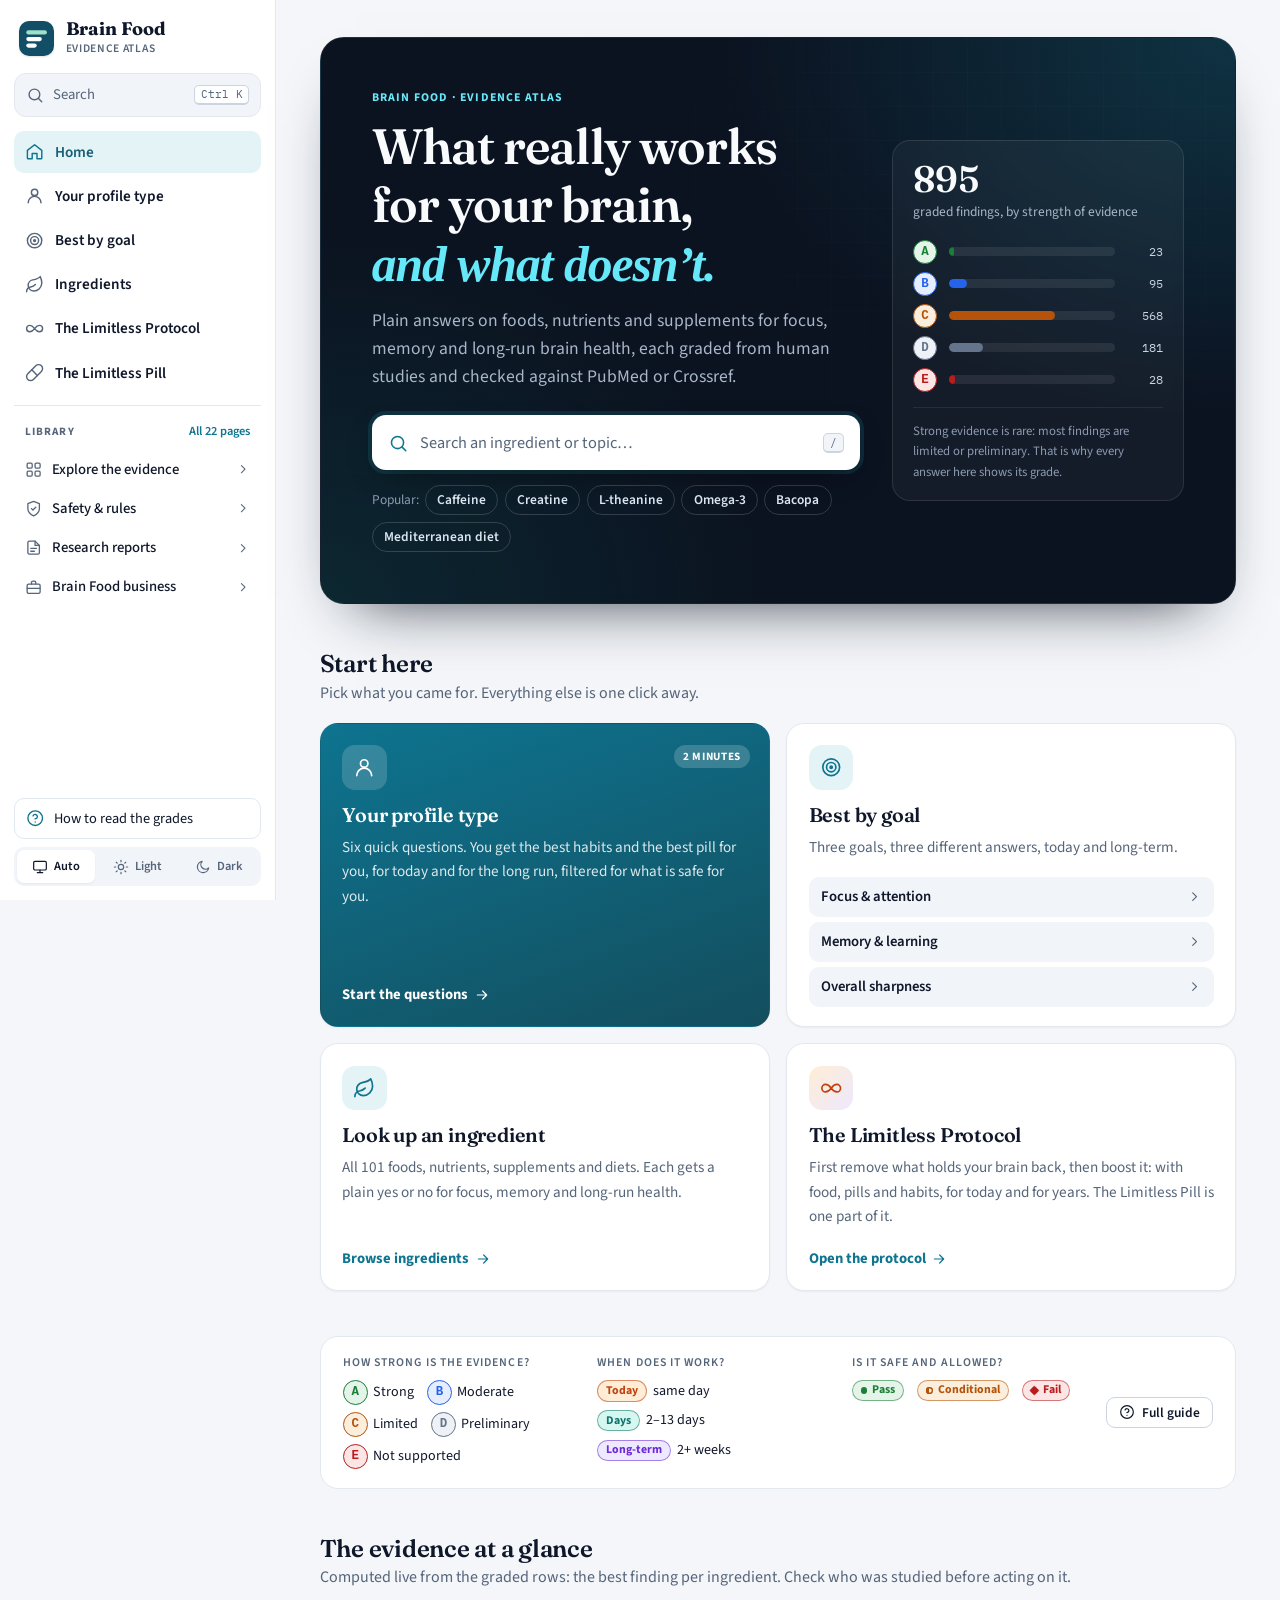
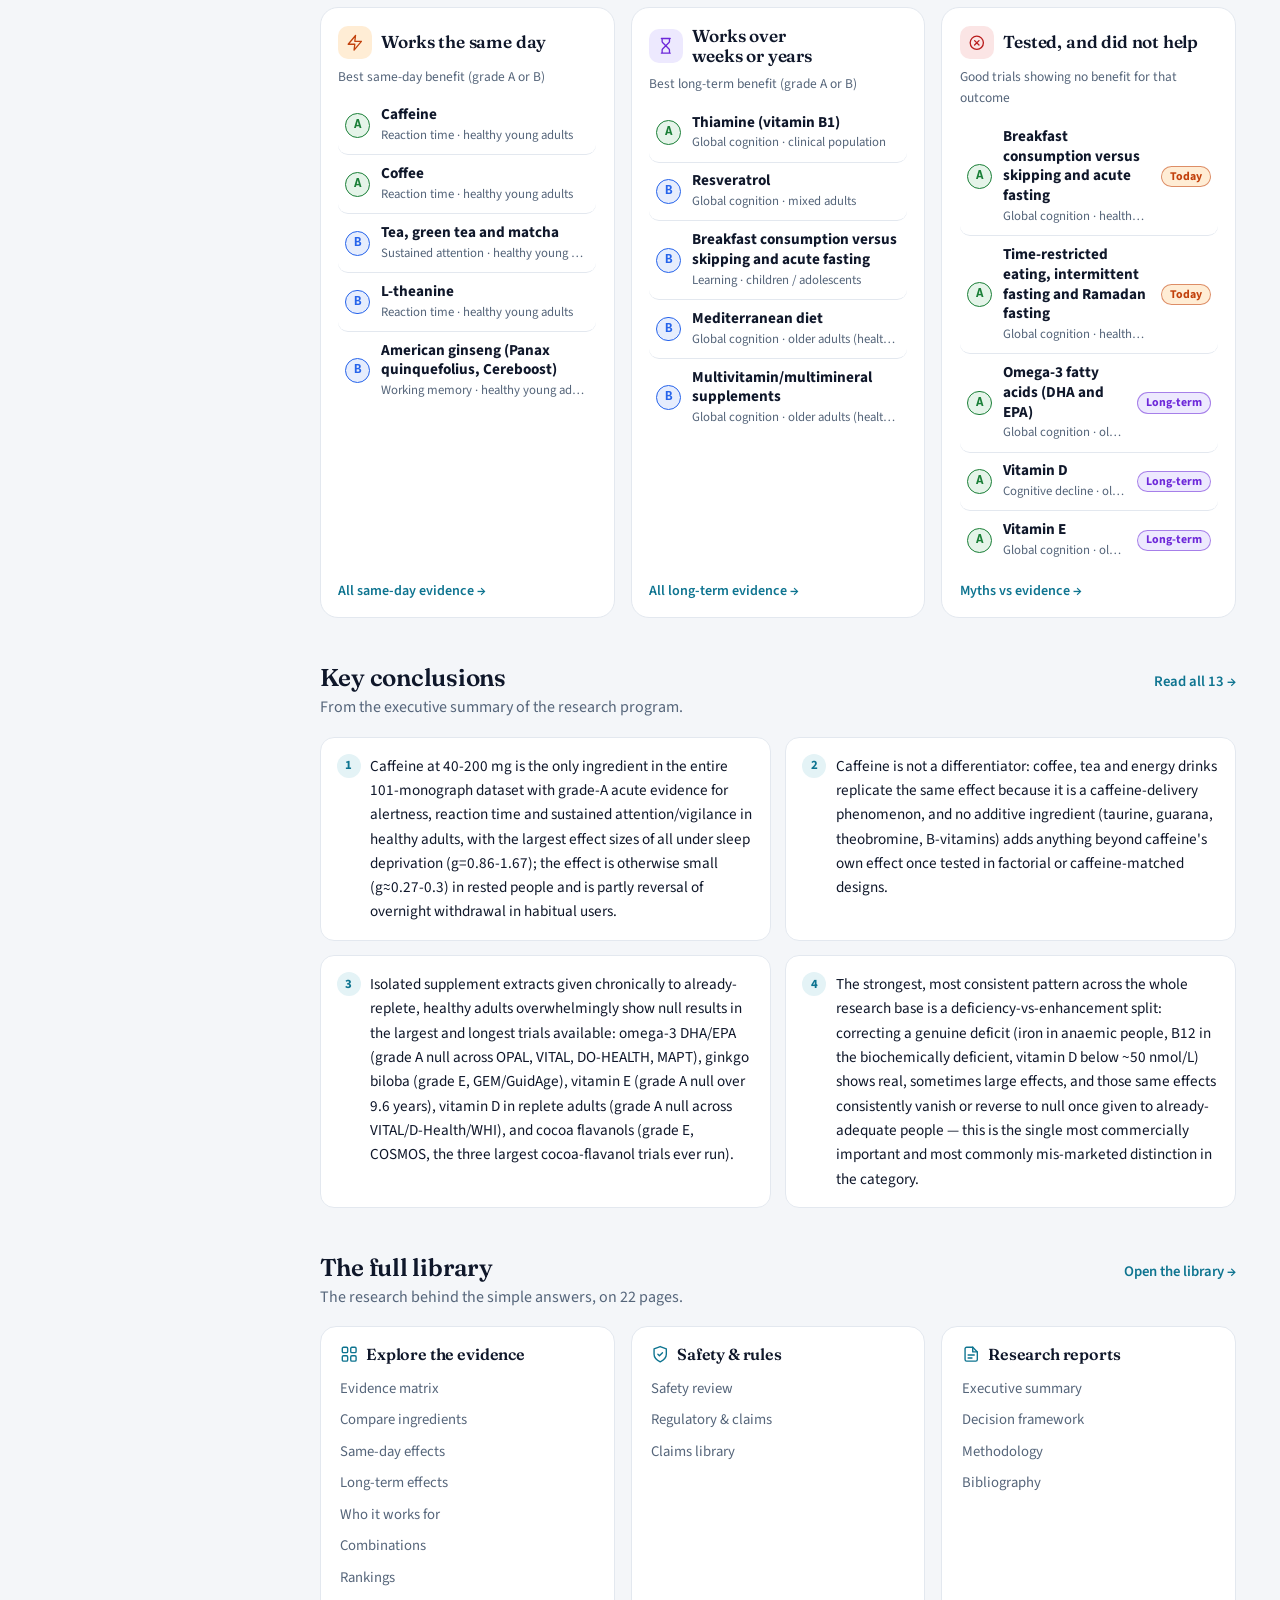
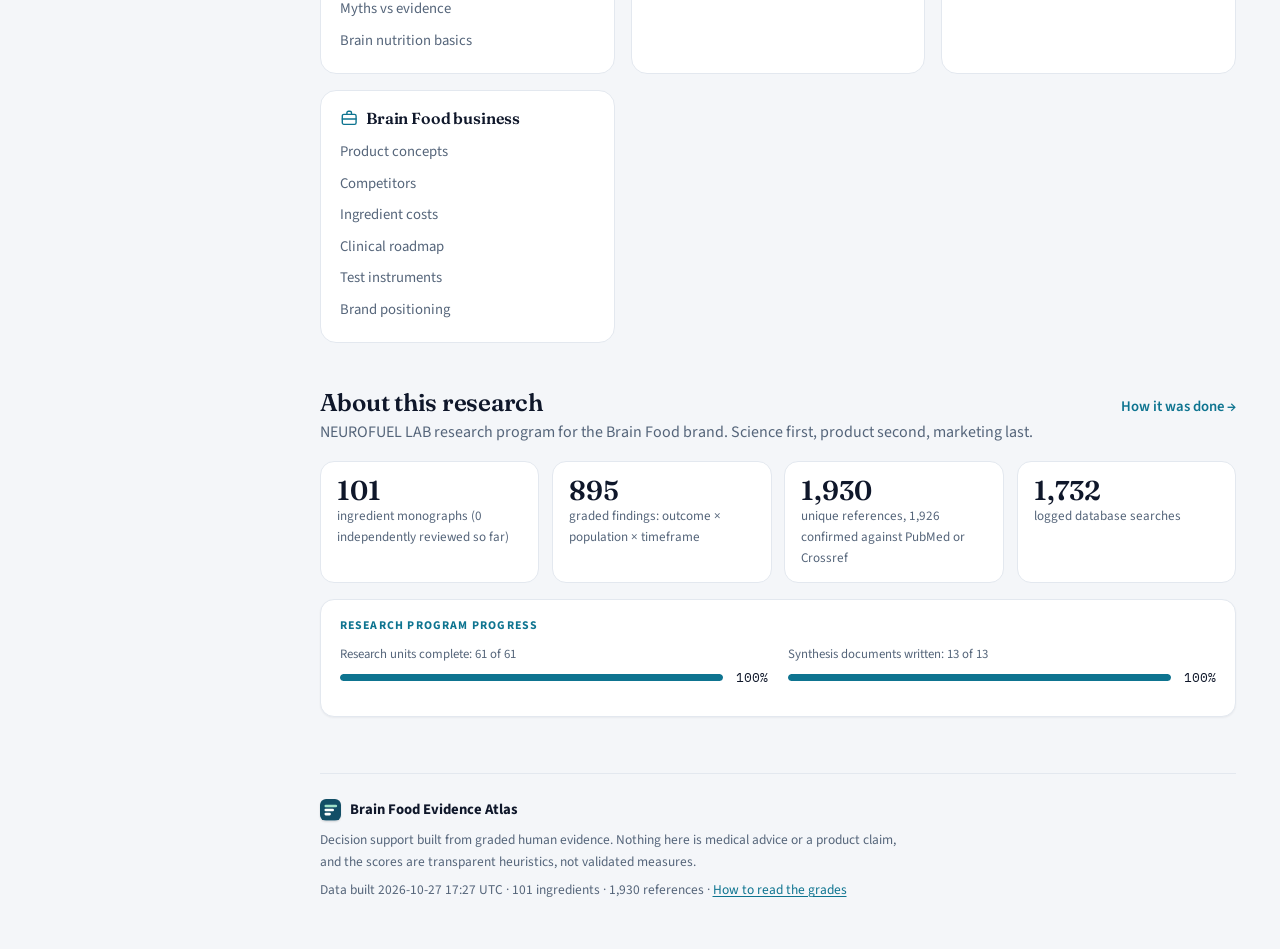
==== commit 80ed8a4a: "Add the Limitless Protocol page: remove what limits the brain, then boost it (short and long term; e" ====
--- a/index.html
+++ b/index.html
@@ -20,7 +20,7 @@
 <link rel="apple-touch-icon" href="icons/apple-touch-icon.png">
 <link rel="preconnect" href="https://fonts.googleapis.com">
 <link rel="stylesheet" href="https://fonts.googleapis.com/css2?family=Fraunces:ital,opsz,wght@0,9..144,500;0,9..144,600;0,9..144,700;1,9..144,500&family=Source+Sans+3:ital,wght@0,400;0,600;0,700;1,400&family=IBM+Plex+Mono:wght@400;600&display=swap">
-<link rel="stylesheet" href="styles.css?v=acfc140434">
+<link rel="stylesheet" href="styles.css?v=25427bf1c6">
 </head>
 <body>
 <a class="skip-link" href="#app">Skip to content</a>
@@ -51,10 +51,10 @@
 </div>
 <nav class="tabbar" id="tabbar" aria-label="Main"></nav>
 <div id="overlay-root"></div>
-<script src="data/meta.js?v=acfc140434"></script>
-<script src="data/monographs.js?v=acfc140434"></script>
-<script src="data/syntheses.js?v=acfc140434"></script>
-<script src="data/bibliography.js?v=acfc140434"></script>
-<script src="app.js?v=acfc140434"></script>
+<script src="data/meta.js?v=25427bf1c6"></script>
+<script src="data/monographs.js?v=25427bf1c6"></script>
+<script src="data/syntheses.js?v=25427bf1c6"></script>
+<script src="data/bibliography.js?v=25427bf1c6"></script>
+<script src="app.js?v=25427bf1c6"></script>
 </body>
 </html>
--- a/styles.css
+++ b/styles.css
@@ -768,7 +768,10 @@
 .sec-h p { margin: .2rem 0 0; color: var(--muted); }
 .sec-h > a { font-weight: 600; text-decoration: none; font-size: .92rem; }
 
-.paths { display: grid; grid-template-columns: repeat(auto-fit, minmax(245px, 1fr)); gap: 1rem; }
+/* four start cards: one row when they fit, otherwise 2 x 2 (never three plus an orphan) */
+.paths { display: grid; grid-template-columns: repeat(4, minmax(0, 1fr)); gap: 1rem; }
+@media (max-width: 1380px) { .paths { grid-template-columns: repeat(2, minmax(0, 1fr)); } }
+@media (max-width: 640px) { .paths { grid-template-columns: 1fr; } }
 .path { position: relative; display: flex; flex-direction: column; gap: .5rem; padding: 1.35rem 1.35rem 1.2rem; border-radius: 18px; border: 1px solid var(--border); background: var(--surface); color: var(--fg);
   text-decoration: none; box-shadow: var(--shadow-sm); transition: transform .18s, box-shadow .18s, border-color .18s; min-width: 0; }
 a.path:hover, .path:has(a:hover) { transform: translateY(-3px); box-shadow: var(--shadow); border-color: color-mix(in srgb, var(--accent) 45%, var(--border)); color: var(--fg); }
@@ -947,3 +950,120 @@
 .pf-privacy .ic { width: .95rem; height: .95rem; color: var(--accent); }
 .profile-page .pf-actions .pf-privacy { margin: 0; }
 @media (max-width: 480px) { .pal-item .pi-g small { display: none; } }
+
+/* ---------- Limitless Protocol: step 0 check, short/long tabs, remove -> boost, eat / take / do ---------- */
+.px-hero { position: relative; padding: 1.6rem 1.6rem 1.4rem; border-radius: 20px; border: 1px solid var(--border); margin-bottom: 1.2rem;
+  background: linear-gradient(135deg, var(--surface) 0%, color-mix(in srgb, var(--accent-soft) 75%, var(--surface)) 100%); }
+.px-hero h1 { margin: .3rem 0 .6rem; }
+.px-hero .lead strong { color: var(--fg); }
+.px-formula { display: flex; flex-wrap: wrap; align-items: center; gap: .6rem; margin-top: 1.3rem; }
+.px-f { display: inline-flex; align-items: center; gap: .55rem; padding: .5rem .9rem .5rem .7rem; border-radius: 12px; font-weight: 700; background: var(--surface); border: 1px solid var(--border); box-shadow: var(--shadow-sm); }
+.px-f > span { display: flex; flex-direction: column; line-height: 1.2; }
+.px-f small { font-size: .66rem; text-transform: uppercase; letter-spacing: .09em; color: var(--muted); font-weight: 800; }
+.px-f .ic { width: 1.35rem; height: 1.35rem; flex: none; }
+.px-f-rm .ic { color: var(--gC); }
+.px-f-up .ic { color: var(--accent); }
+.px-formula .px-f-arrow { width: 1.1rem; height: 1.1rem; color: var(--muted); }
+.px-f-routes { display: inline-flex; flex-wrap: wrap; gap: .4rem; margin-left: auto; }
+.px-f-routes > span { display: inline-flex; align-items: center; gap: .35rem; font-size: .84rem; font-weight: 600; color: var(--muted); background: var(--surface-2); border: 1px solid var(--border); border-radius: 999px; padding: .22rem .7rem; }
+.px-f-routes .ic { width: .95rem; height: .95rem; }
+.px-n { flex: none; width: 2rem; height: 2rem; border-radius: 50%; display: grid; place-items: center; font-family: var(--font-mono); font-weight: 700; font-size: .95rem; background: var(--fg); color: var(--bg); }
+
+.px-check { background: var(--surface); border: 1px solid var(--border); border-radius: 18px; padding: 1.2rem 1.3rem; margin: 1.4rem 0; box-shadow: var(--shadow-sm); }
+.px-check-head { display: flex; gap: .8rem; align-items: flex-start; }
+.px-check-head h2 { margin: 0 0 .15rem; }
+.px-check-head p { margin: 0; color: var(--muted); }
+.px-brakes { display: grid; grid-template-columns: repeat(auto-fill, minmax(min(100%, 280px), 1fr)); gap: .5rem; margin-top: 1rem; }
+.px-brake { display: flex; gap: .6rem; align-items: flex-start; padding: .6rem .75rem; border: 1px solid var(--border); border-radius: 11px; cursor: pointer; font-size: .95rem; line-height: 1.4; background: var(--surface-2); transition: border-color .15s, background .15s; }
+.px-brake:hover { border-color: var(--border-strong); }
+.px-brake input { margin: .15rem 0 0; width: 1.05rem; height: 1.05rem; flex: none; accent-color: var(--gC); }
+.px-brake:has(input:checked) { border-color: var(--gC); background: var(--gC-soft); }
+.px-result { margin-top: 1rem; padding: .9rem 1rem; border-radius: 12px; background: var(--surface-2); }
+.px-res-empty, .px-res-h { margin: 0; }
+.px-res-list { list-style: none; margin: .6rem 0 0; padding: 0; display: grid; gap: .45rem; }
+.px-res-list li { display: flex; flex-wrap: wrap; justify-content: space-between; gap: .25rem 1rem; padding-top: .45rem; border-top: 1px solid var(--border); font-size: .93rem; }
+.px-res-go { display: flex; flex-wrap: wrap; gap: .2rem .9rem; }
+.px-res-go .linkish { display: inline-flex; align-items: center; gap: .25rem; font-weight: 700; text-align: left; }
+.px-res-go .ic { width: .9rem; height: .9rem; flex: none; }
+
+.px-tabs { position: sticky; top: var(--topbar-h); z-index: 5; display: grid; grid-template-columns: 1fr 1fr; gap: .35rem; padding: .35rem; margin: 1.8rem 0 1rem; border: 1px solid var(--border); border-radius: 14px;
+  background: color-mix(in srgb, var(--bg) 88%, transparent); -webkit-backdrop-filter: blur(8px); backdrop-filter: blur(8px); }
+.px-tabs button { display: flex; align-items: center; gap: .65rem; min-width: 0; font: inherit; text-align: left; padding: .6rem .9rem; border: 0; border-radius: 10px; background: transparent; color: var(--muted); cursor: pointer; }
+.px-tabs button .ic { width: 1.25rem; height: 1.25rem; flex: none; }
+.px-tabs button > span { display: flex; flex-direction: column; line-height: 1.25; min-width: 0; }
+.px-tabs b { font-size: 1rem; }
+.px-tabs small { font-size: .8rem; color: inherit; opacity: .85; }
+.px-tabs button:not([aria-selected="true"]):hover { background: var(--surface-2); color: var(--fg); }
+.px-tabs button[aria-selected="true"] { background: var(--accent); color: var(--accent-fg); box-shadow: 0 6px 16px -10px var(--accent); }
+
+.px-step { margin: 1rem 0 1.6rem; border-radius: 18px; border: 1px solid var(--border); background: var(--surface); overflow: hidden; box-shadow: var(--shadow-sm); }
+.px-step-h { display: flex; gap: .75rem; align-items: flex-start; padding: 1rem 1.2rem; border-bottom: 1px solid var(--border); }
+.px-remove .px-step-h { background: linear-gradient(90deg, var(--gC-soft), transparent 80%); }
+.px-boost .px-step-h { background: linear-gradient(90deg, var(--accent-soft), transparent 80%); }
+.px-remove .px-n { background: var(--gC); color: #fff; }
+.px-boost .px-n { background: var(--accent); color: var(--accent-fg); }
+.px-step-h h3 { margin: .1rem 0 .15rem; font-size: 1.22rem; }
+.px-step-h p { margin: 0; color: var(--muted); font-size: .93rem; }
+.px-cols { display: grid; grid-template-columns: repeat(3, minmax(0, 1fr)); }
+.px-col { padding: 1rem 1.1rem 1.15rem; display: flex; flex-direction: column; gap: .75rem; min-width: 0; }
+.px-col + .px-col { border-left: 1px solid var(--border); }
+.px-col-h { display: grid; grid-template-columns: auto 1fr; column-gap: .55rem; align-items: center; }
+.px-col-h .ic { grid-row: span 2; width: 2.1rem; height: 2.1rem; padding: .42rem; border-radius: 10px; background: var(--surface-2); color: var(--fg); }
+.px-col-h b { font-size: 1.02rem; line-height: 1.2; }
+.px-col-h span { font-size: .78rem; line-height: 1.3; color: var(--muted); }
+.px-item { border: 1px solid var(--border); border-radius: 12px; padding: .8rem .9rem; background: var(--surface); scroll-margin-top: calc(var(--topbar-h) + 96px); transition: box-shadow .3s, border-color .3s; }
+.px-item h4 { margin: 0 0 .35rem; font-family: var(--font-body); font-size: 1rem; font-weight: 700; line-height: 1.3; letter-spacing: 0; }
+.px-how { font-size: .86rem; line-height: 1.45; background: var(--surface-2); border-radius: 8px; padding: .35rem .55rem; margin: 0 0 .5rem; }
+.px-why { font-size: .92rem; line-height: 1.5; color: var(--muted); margin: 0 0 .6rem; }
+.px-ev { display: flex; flex-wrap: wrap; gap: .35rem .5rem; align-items: center; font-size: .84rem; }
+.px-chip { display: inline-flex; align-items: center; gap: .4rem; padding: .12rem .2rem .12rem .55rem; border: 1px solid var(--border); border-radius: 999px; background: var(--surface); max-width: 100%; }
+.px-chip a { font-weight: 600; text-decoration: none; overflow-wrap: anywhere; }
+.px-src { overflow-wrap: anywhere; }
+.px-catch { display: flex; gap: .45rem; align-items: flex-start; margin: .65rem 0 0; font-size: .85rem; line-height: 1.45; padding: .45rem .6rem; border-radius: 8px; background: var(--warn-bg); }
+.px-catch .ic { width: .95rem; height: .95rem; flex: none; margin-top: .15rem; color: var(--gC); }
+.px-more { display: inline-flex; align-items: center; gap: .3rem; margin-top: .6rem; font-weight: 700; font-size: .9rem; text-decoration: none; }
+.px-more .ic { width: .95rem; height: .95rem; }
+.px-note { margin: 0; font-size: .88rem; line-height: 1.5; padding: .6rem .75rem; border-radius: 10px; border: 1px dashed var(--border-strong); }
+.px-flash { border-color: var(--gC); box-shadow: 0 0 0 4px color-mix(in srgb, var(--gC) 28%, transparent); }
+
+.px-plan { list-style: none; margin: 0 0 .5rem; padding: 0; display: grid; grid-template-columns: repeat(auto-fit, minmax(min(100%, 200px), 1fr)); gap: .7rem; }
+.px-plan li { display: flex; flex-direction: column; gap: .25rem; padding: .9rem 1rem; border: 1px solid var(--border); border-radius: 14px; background: var(--surface); }
+.px-plan-w { font-size: .72rem; font-weight: 800; letter-spacing: .08em; text-transform: uppercase; color: var(--accent); }
+.px-plan b { font-family: var(--font-display); font-size: 1.06rem; font-weight: 600; }
+.px-plan li > span:last-child { font-size: .92rem; color: var(--muted); }
+.px-out { display: grid; grid-template-columns: repeat(auto-fill, minmax(min(100%, 300px), 1fr)); gap: .7rem; }
+.px-out-i { display: flex; gap: .6rem; padding: .85rem 1rem; border: 1px solid var(--border); border-radius: 12px; background: var(--surface); }
+.px-out-i > .ic { width: 1.2rem; height: 1.2rem; flex: none; margin-top: .15rem; color: var(--gE); }
+.px-out-i > div { min-width: 0; }
+.px-out-i p { margin: .2rem 0 0; font-size: .9rem; color: var(--muted); }
+.px-fine { margin-top: 2rem; font-size: .9rem; }
+
+.px-backlink { display: flex; align-items: center; gap: .8rem; margin: 1rem 0; padding: .9rem 1.1rem; border-radius: 14px; border: 1px solid color-mix(in srgb, var(--accent) 35%, var(--border)); background: var(--accent-soft); color: var(--fg); text-decoration: none; transition: border-color .15s; }
+.px-backlink:hover { border-color: var(--accent); color: var(--fg); }
+.px-backlink > .ic:first-child { width: 1.6rem; height: 1.6rem; flex: none; color: var(--accent); }
+.px-backlink > .ic:last-child { width: 1.1rem; height: 1.1rem; flex: none; margin-left: auto; color: var(--accent); }
+
+/* below wide desktop: one route per row, its items side by side when there is room */
+@media (max-width: 1180px) {
+  .px-cols { grid-template-columns: 1fr; }
+  .px-col { display: grid; grid-template-columns: repeat(auto-fill, minmax(min(100%, 280px), 1fr)); align-items: start; }
+  .px-col-h, .px-note { grid-column: 1 / -1; }
+  .px-col + .px-col { border-left: 0; border-top: 1px solid var(--border); }
+}
+@media (max-width: 560px) {
+  .px-hero { padding: 1.2rem 1.1rem 1.1rem; border-radius: 16px; }
+  .px-formula { display: grid; grid-template-columns: minmax(0, 1fr) auto minmax(0, 1fr); gap: .45rem; }
+  .px-f { padding: .5rem .6rem; font-size: .9rem; gap: .45rem; }
+  .px-f-routes { grid-column: 1 / -1; margin-left: 0; }
+  .px-check { padding: 1rem; }
+  .px-tabs button { padding: .5rem .55rem; gap: .45rem; }
+  .px-tabs small { font-size: .74rem; }
+  .px-step-h { padding: .9rem 1rem; }
+  .px-col { padding: .9rem 1rem 1rem; }
+}
+@media print {
+  .px-tabs, .px-check, .px-backlink { display: none !important; }
+  .px-pane[hidden] { display: block !important; }
+  .px-pane-h.sr { position: static !important; width: auto; height: auto; overflow: visible; clip: auto; white-space: normal; }
+  .px-step, .px-item { break-inside: avoid; box-shadow: none; }
+}
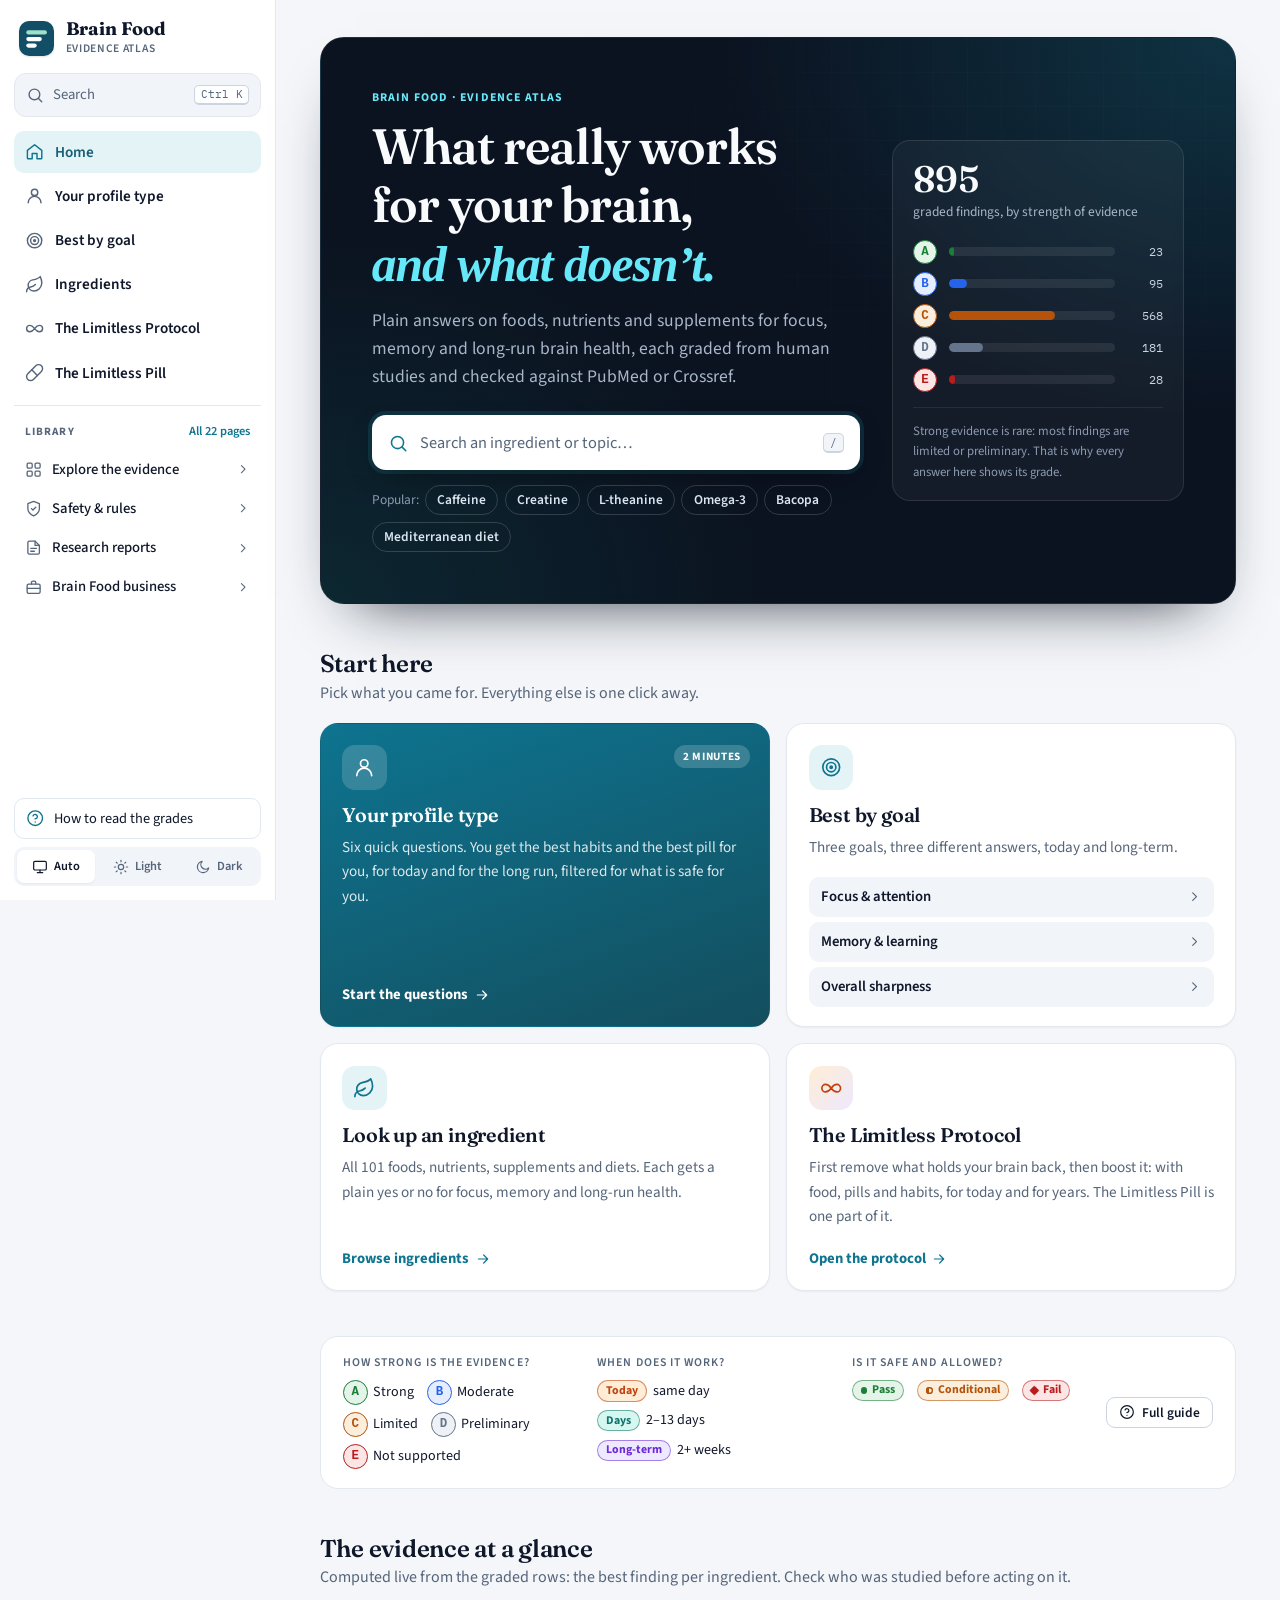
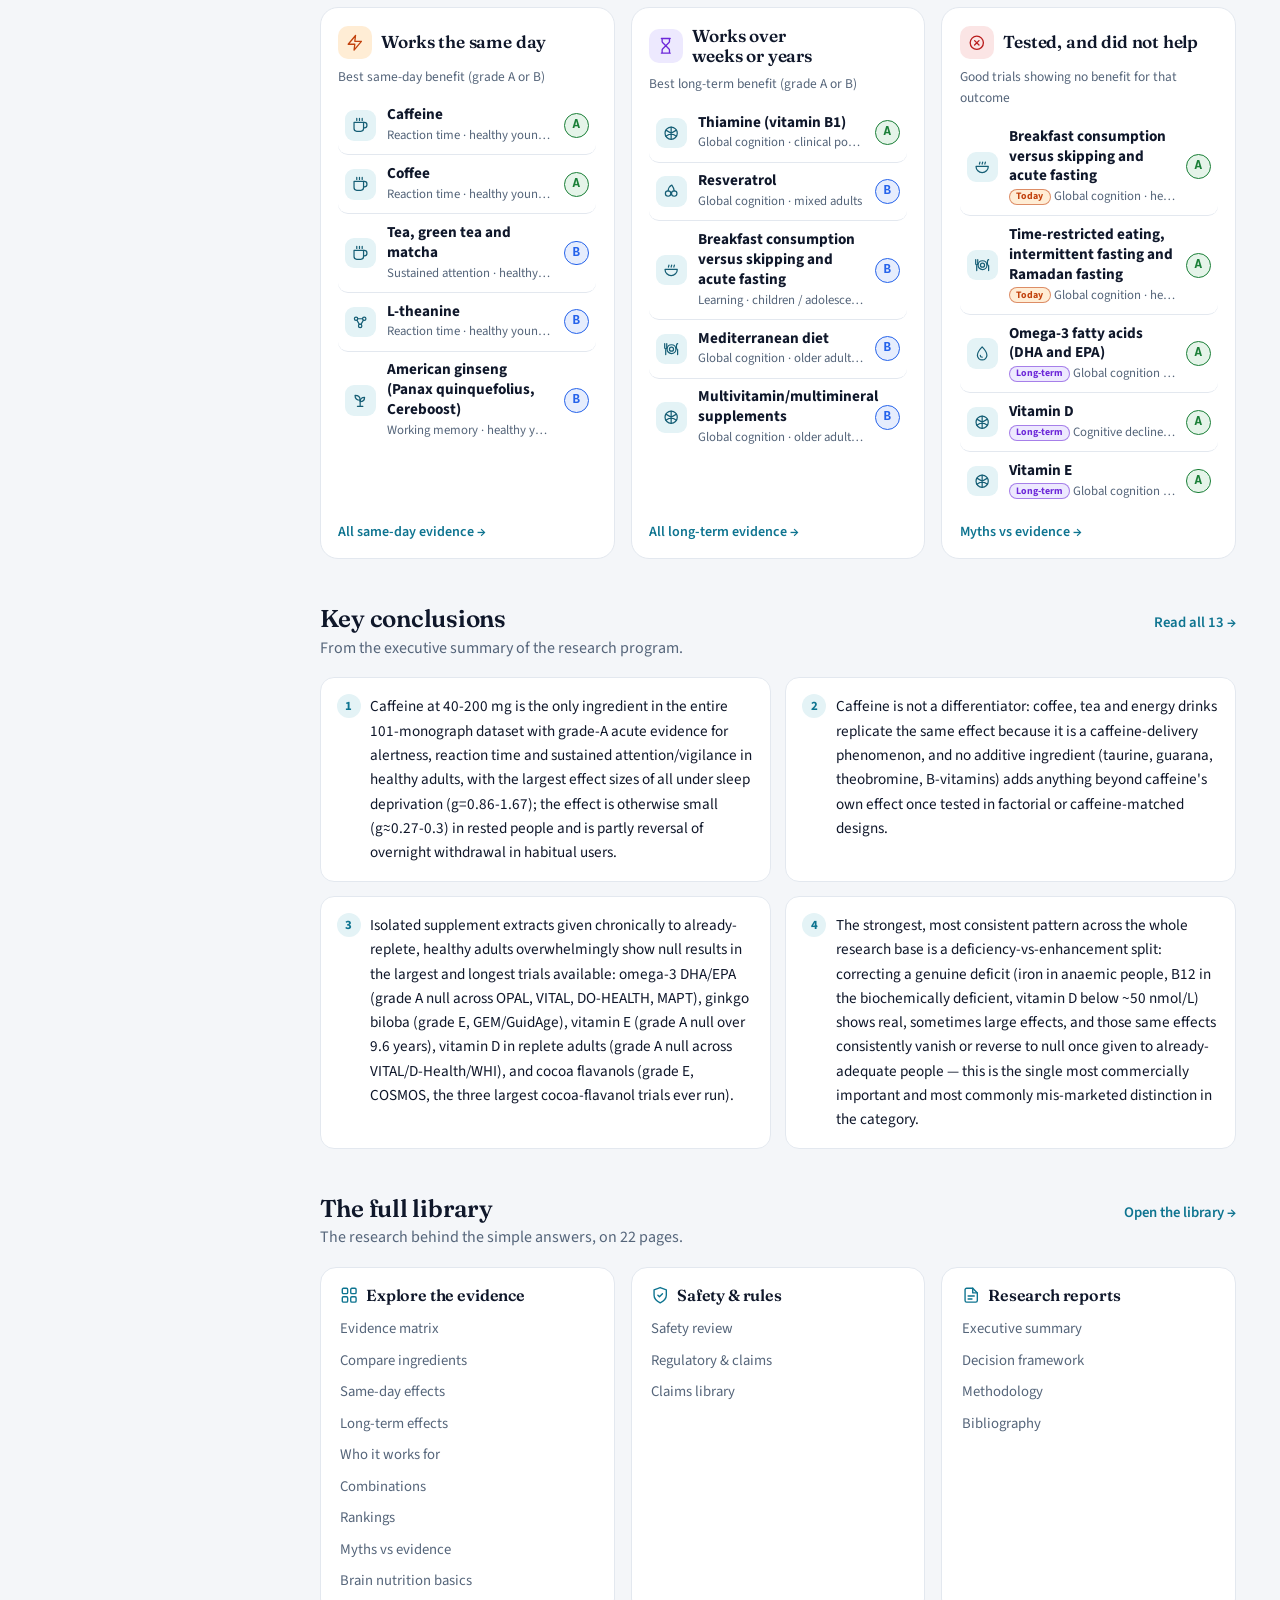
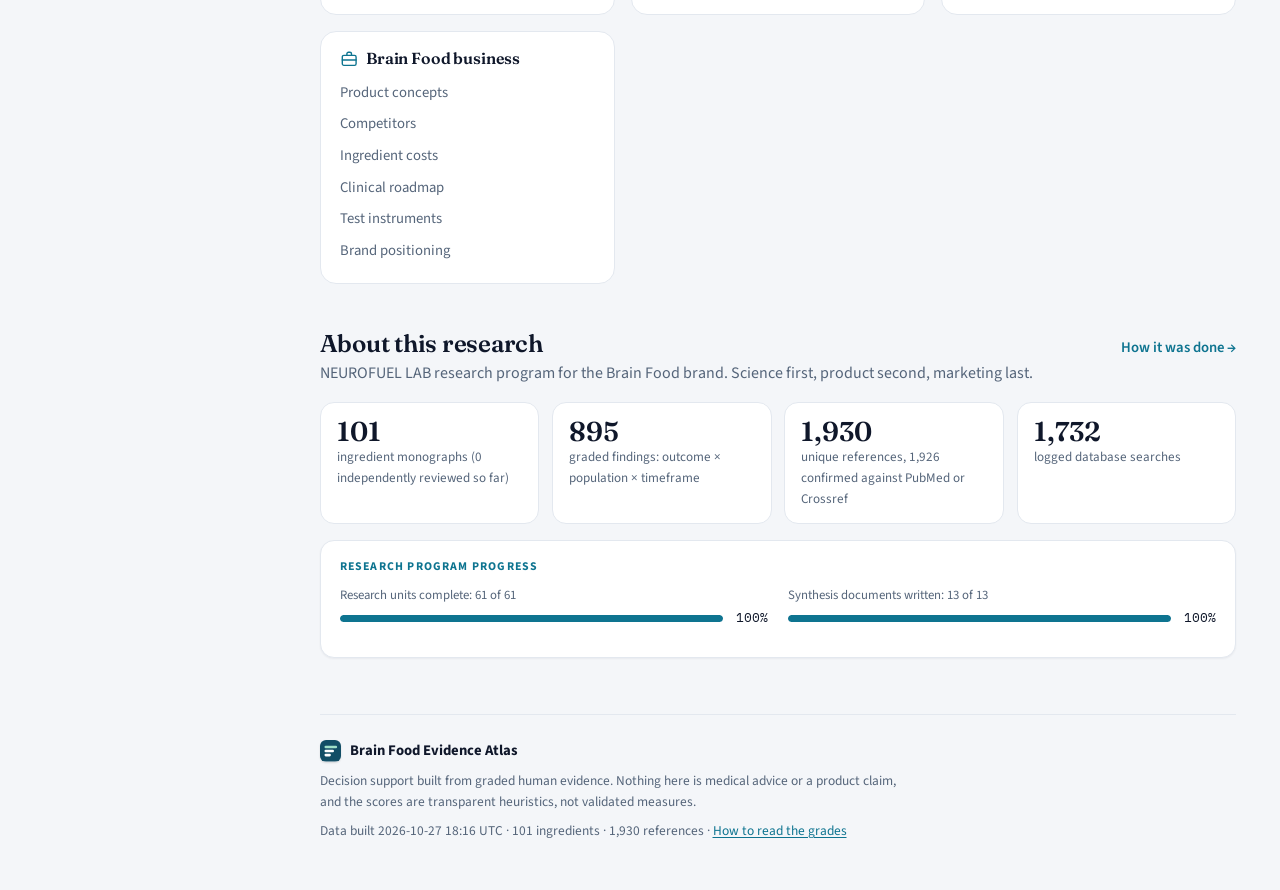
==== commit 70c6e85d: "Visual layer: category icons, answer icons, evidence maps, brakes-vs-boosts, timing and caffeine fig" ====
--- a/index.html
+++ b/index.html
@@ -20,7 +20,7 @@
 <link rel="apple-touch-icon" href="icons/apple-touch-icon.png">
 <link rel="preconnect" href="https://fonts.googleapis.com">
 <link rel="stylesheet" href="https://fonts.googleapis.com/css2?family=Fraunces:ital,opsz,wght@0,9..144,500;0,9..144,600;0,9..144,700;1,9..144,500&family=Source+Sans+3:ital,wght@0,400;0,600;0,700;1,400&family=IBM+Plex+Mono:wght@400;600&display=swap">
-<link rel="stylesheet" href="styles.css?v=25427bf1c6">
+<link rel="stylesheet" href="styles.css?v=67b7bfd485">
 </head>
 <body>
 <a class="skip-link" href="#app">Skip to content</a>
@@ -51,10 +51,10 @@
 </div>
 <nav class="tabbar" id="tabbar" aria-label="Main"></nav>
 <div id="overlay-root"></div>
-<script src="data/meta.js?v=25427bf1c6"></script>
-<script src="data/monographs.js?v=25427bf1c6"></script>
-<script src="data/syntheses.js?v=25427bf1c6"></script>
-<script src="data/bibliography.js?v=25427bf1c6"></script>
-<script src="app.js?v=25427bf1c6"></script>
+<script src="data/meta.js?v=67b7bfd485"></script>
+<script src="data/monographs.js?v=67b7bfd485"></script>
+<script src="data/syntheses.js?v=67b7bfd485"></script>
+<script src="data/bibliography.js?v=67b7bfd485"></script>
+<script src="app.js?v=67b7bfd485"></script>
 </body>
 </html>
--- a/styles.css
+++ b/styles.css
@@ -1,1069 +1,1227 @@
-/* Brain Food Evidence Atlas — design system: slate neutrals + one teal/cyan accent, editorial serif headings, generous spacing.
-   Layout: sidebar on desktop; top bar + bottom tab bar + slide-in drawer on phones. Prose stays ~70ch, data views widen to 1240px. */
-:root {
-  --bg: #f4f6f9; --surface: #ffffff; --surface-2: #f1f4f8; --surface-3: #e7ecf2; --fg: #0f172a; --muted: #55657a; --border: #e3e8ef; --border-strong: #cbd5e1;
-  --accent: #0e7490; --accent-strong: #155e75; --accent-fg: #ffffff; --accent-soft: #e4f3f6; --link: #0e7490; --navy: #0b1220;
-  --gA: #1a7f37; --gB: #2563eb; --gC: #b45309; --gD: #64748b; --gE: #b91c1c;
-  --gA-soft: #e5f4e9; --gB-soft: #e6edfd; --gC-soft: #fbeedc; --gD-soft: #eef1f5; --gE-soft: #fbe5e5;
-  --tf-acute: #c2410c; --tf-acute-soft: #ffedd5; --tf-mid: #0f766e; --tf-mid-soft: #d5f7ef; --tf-chronic: #6d28d9; --tf-chronic-soft: #ede9fe;
-  --warn-bg: #fff7e8; --warn-border: #ecc27a; --info-bg: #e4f3f6;
-  --shadow-sm: 0 1px 2px rgba(15,23,42,.05);
-  --shadow: 0 1px 2px rgba(15,23,42,.05), 0 8px 24px -10px rgba(15,23,42,.14);
-  --shadow-lg: 0 30px 70px -20px rgba(15,23,42,.38), 0 0 0 1px rgba(15,23,42,.04);
-  --font-display: "Fraunces", "Iowan Old Style", Georgia, serif;
-  --font-body: "Source Sans 3", "Segoe UI", system-ui, sans-serif;
-  --font-mono: "IBM Plex Mono", ui-monospace, Consolas, monospace;
-  --rail: 276px; --topbar-h: 0px; --tabbar-h: 0px;
-  --select-arrow: url("data:image/svg+xml,%3Csvg xmlns='http://www.w3.org/2000/svg' viewBox='0 0 24 24' fill='none' stroke='%237b8796' stroke-width='2.2' stroke-linecap='round' stroke-linejoin='round'%3E%3Cpath d='m6 9 6 6 6-6'/%3E%3C/svg%3E");
-}
-@media (prefers-color-scheme: dark) {
-  :root:not([data-theme="light"]) {
-    --bg: #0b1220; --surface: #111827; --surface-2: #172033; --surface-3: #1e293b; --fg: #e5ecf4; --muted: #94a3b8; --border: #1f2a3d; --border-strong: #334155;
-    --accent: #22d3ee; --accent-strong: #67e8f9; --accent-fg: #04202a; --accent-soft: #0b2a36; --link: #5fd4ea;
-    --gA: #3fb950; --gB: #5b8ff9; --gC: #d68a1a; --gD: #8b97a8; --gE: #f0565b;
-    --gA-soft: #0f2a19; --gB-soft: #13224a; --gC-soft: #33230b; --gD-soft: #1c2433; --gE-soft: #3a1418;
-    --tf-acute: #fb923c; --tf-acute-soft: #351d0a; --tf-mid: #2dd4bf; --tf-mid-soft: #0b2b29; --tf-chronic: #a78bfa; --tf-chronic-soft: #261b47;
-    --warn-bg: #2a2111; --warn-border: #7c5d22; --info-bg: #0b2a36;
-    --shadow-sm: 0 1px 2px rgba(0,0,0,.4);
-    --shadow: 0 1px 2px rgba(0,0,0,.4), 0 10px 28px -12px rgba(0,0,0,.6);
-    --shadow-lg: 0 30px 80px -20px rgba(0,0,0,.8), 0 0 0 1px rgba(255,255,255,.04);
-    color-scheme: dark;
-  }
-}
-:root[data-theme="dark"] {
-  --bg: #0b1220; --surface: #111827; --surface-2: #172033; --surface-3: #1e293b; --fg: #e5ecf4; --muted: #94a3b8; --border: #1f2a3d; --border-strong: #334155;
-  --accent: #22d3ee; --accent-strong: #67e8f9; --accent-fg: #04202a; --accent-soft: #0b2a36; --link: #5fd4ea;
-  --gA: #3fb950; --gB: #5b8ff9; --gC: #d68a1a; --gD: #8b97a8; --gE: #f0565b;
-  --gA-soft: #0f2a19; --gB-soft: #13224a; --gC-soft: #33230b; --gD-soft: #1c2433; --gE-soft: #3a1418;
-  --tf-acute: #fb923c; --tf-acute-soft: #351d0a; --tf-mid: #2dd4bf; --tf-mid-soft: #0b2b29; --tf-chronic: #a78bfa; --tf-chronic-soft: #261b47;
-  --warn-bg: #2a2111; --warn-border: #7c5d22; --info-bg: #0b2a36;
-  --shadow-sm: 0 1px 2px rgba(0,0,0,.4);
-  --shadow: 0 1px 2px rgba(0,0,0,.4), 0 10px 28px -12px rgba(0,0,0,.6);
-  --shadow-lg: 0 30px 80px -20px rgba(0,0,0,.8), 0 0 0 1px rgba(255,255,255,.04);
-  color-scheme: dark;
-}
-* { box-sizing: border-box; }
-html { -webkit-text-size-adjust: 100%; scroll-padding-top: calc(var(--topbar-h) + 14px); }
-html, body { min-height: 100%; }
-body { margin: 0; background: var(--bg); color: var(--fg); font-family: var(--font-body); font-size: 16px; line-height: 1.6; -webkit-font-smoothing: antialiased; }
-a { color: var(--link); text-underline-offset: 2px; text-decoration-thickness: 1px; }
-a:hover { color: var(--accent-strong); }
-:focus-visible { outline: 2.5px solid var(--accent); outline-offset: 2px; }
-h1, h2, h3, h4 { font-family: var(--font-display); font-weight: 600; line-height: 1.18; text-wrap: balance; margin: 0 0 .5rem; letter-spacing: -.01em; overflow-wrap: break-word; hyphens: auto; }
-h1 { font-size: clamp(1.8rem, 1.25rem + 1.6vw, 2.45rem); letter-spacing: -.02em; }
-h2 { font-size: clamp(1.3rem, 1.12rem + .5vw, 1.55rem); margin-top: 1.8rem; }
-h3 { font-size: 1.14rem; margin-top: 1.2rem; }
-h4 { font-size: 1rem; margin-top: 1rem; }
-p { margin: 0 0 .9rem; }
-code, .mono { font-family: var(--font-mono); font-size: .86em; }
-small, .small { font-size: .86rem; color: var(--muted); }
-.eyebrow { font-size: .74rem; letter-spacing: .1em; text-transform: uppercase; color: var(--accent); font-weight: 700; }
-hr { border: 0; border-top: 1px solid var(--border); margin: 1.4rem 0; }
-kbd { font-family: var(--font-mono); font-size: .68rem; line-height: 1.5; padding: 0 .35rem; border-radius: 5px; border: 1px solid var(--border-strong); border-bottom-width: 2px; background: var(--surface); color: var(--muted); white-space: nowrap; }
-.sr { position: absolute !important; width: 1px; height: 1px; overflow: hidden; clip: rect(0 0 0 0); white-space: nowrap; }
-.ic { width: 1.15rem; height: 1.15rem; flex: none; }
-.skip-link { position: fixed; left: 12px; top: -60px; z-index: 300; background: var(--accent); color: var(--accent-fg); padding: .5rem .9rem; border-radius: 8px; font-weight: 700; text-decoration: none; }
-.skip-link:focus { top: 12px; color: var(--accent-fg); }
+/* Brain Food Evidence Atlas — design system: slate neutrals + one teal/cyan accent, editorial serif headings, generous spacing.
+   Layout: sidebar on desktop; top bar + bottom tab bar + slide-in drawer on phones. Prose stays ~70ch, data views widen to 1240px. */
+:root {
+  --bg: #f4f6f9; --surface: #ffffff; --surface-2: #f1f4f8; --surface-3: #e7ecf2; --fg: #0f172a; --muted: #55657a; --border: #e3e8ef; --border-strong: #cbd5e1;
+  --accent: #0e7490; --accent-strong: #155e75; --accent-fg: #ffffff; --accent-soft: #e4f3f6; --link: #0e7490; --navy: #0b1220;
+  --gA: #1a7f37; --gB: #2563eb; --gC: #b45309; --gD: #64748b; --gE: #b91c1c;
+  --gA-soft: #e5f4e9; --gB-soft: #e6edfd; --gC-soft: #fbeedc; --gD-soft: #eef1f5; --gE-soft: #fbe5e5;
+  --tf-acute: #c2410c; --tf-acute-soft: #ffedd5; --tf-mid: #0f766e; --tf-mid-soft: #d5f7ef; --tf-chronic: #6d28d9; --tf-chronic-soft: #ede9fe;
+  --warn-bg: #fff7e8; --warn-border: #ecc27a; --info-bg: #e4f3f6;
+  --shadow-sm: 0 1px 2px rgba(15,23,42,.05);
+  --shadow: 0 1px 2px rgba(15,23,42,.05), 0 8px 24px -10px rgba(15,23,42,.14);
+  --shadow-lg: 0 30px 70px -20px rgba(15,23,42,.38), 0 0 0 1px rgba(15,23,42,.04);
+  --font-display: "Fraunces", "Iowan Old Style", Georgia, serif;
+  --font-body: "Source Sans 3", "Segoe UI", system-ui, sans-serif;
+  --font-mono: "IBM Plex Mono", ui-monospace, Consolas, monospace;
+  --rail: 276px; --topbar-h: 0px; --tabbar-h: 0px;
+  --select-arrow: url("data:image/svg+xml,%3Csvg xmlns='http://www.w3.org/2000/svg' viewBox='0 0 24 24' fill='none' stroke='%237b8796' stroke-width='2.2' stroke-linecap='round' stroke-linejoin='round'%3E%3Cpath d='m6 9 6 6 6-6'/%3E%3C/svg%3E");
+}
+@media (prefers-color-scheme: dark) {
+  :root:not([data-theme="light"]) {
+    --bg: #0b1220; --surface: #111827; --surface-2: #172033; --surface-3: #1e293b; --fg: #e5ecf4; --muted: #94a3b8; --border: #1f2a3d; --border-strong: #334155;
+    --accent: #22d3ee; --accent-strong: #67e8f9; --accent-fg: #04202a; --accent-soft: #0b2a36; --link: #5fd4ea;
+    --gA: #3fb950; --gB: #5b8ff9; --gC: #d68a1a; --gD: #8b97a8; --gE: #f0565b;
+    --gA-soft: #0f2a19; --gB-soft: #13224a; --gC-soft: #33230b; --gD-soft: #1c2433; --gE-soft: #3a1418;
+    --tf-acute: #fb923c; --tf-acute-soft: #351d0a; --tf-mid: #2dd4bf; --tf-mid-soft: #0b2b29; --tf-chronic: #a78bfa; --tf-chronic-soft: #261b47;
+    --warn-bg: #2a2111; --warn-border: #7c5d22; --info-bg: #0b2a36;
+    --shadow-sm: 0 1px 2px rgba(0,0,0,.4);
+    --shadow: 0 1px 2px rgba(0,0,0,.4), 0 10px 28px -12px rgba(0,0,0,.6);
+    --shadow-lg: 0 30px 80px -20px rgba(0,0,0,.8), 0 0 0 1px rgba(255,255,255,.04);
+    color-scheme: dark;
+  }
+}
+:root[data-theme="dark"] {
+  --bg: #0b1220; --surface: #111827; --surface-2: #172033; --surface-3: #1e293b; --fg: #e5ecf4; --muted: #94a3b8; --border: #1f2a3d; --border-strong: #334155;
+  --accent: #22d3ee; --accent-strong: #67e8f9; --accent-fg: #04202a; --accent-soft: #0b2a36; --link: #5fd4ea;
+  --gA: #3fb950; --gB: #5b8ff9; --gC: #d68a1a; --gD: #8b97a8; --gE: #f0565b;
+  --gA-soft: #0f2a19; --gB-soft: #13224a; --gC-soft: #33230b; --gD-soft: #1c2433; --gE-soft: #3a1418;
+  --tf-acute: #fb923c; --tf-acute-soft: #351d0a; --tf-mid: #2dd4bf; --tf-mid-soft: #0b2b29; --tf-chronic: #a78bfa; --tf-chronic-soft: #261b47;
+  --warn-bg: #2a2111; --warn-border: #7c5d22; --info-bg: #0b2a36;
+  --shadow-sm: 0 1px 2px rgba(0,0,0,.4);
+  --shadow: 0 1px 2px rgba(0,0,0,.4), 0 10px 28px -12px rgba(0,0,0,.6);
+  --shadow-lg: 0 30px 80px -20px rgba(0,0,0,.8), 0 0 0 1px rgba(255,255,255,.04);
+  color-scheme: dark;
+}
+* { box-sizing: border-box; }
+html { -webkit-text-size-adjust: 100%; scroll-padding-top: calc(var(--topbar-h) + 14px); }
+html, body { min-height: 100%; }
+body { margin: 0; background: var(--bg); color: var(--fg); font-family: var(--font-body); font-size: 16px; line-height: 1.6; -webkit-font-smoothing: antialiased; }
+a { color: var(--link); text-underline-offset: 2px; text-decoration-thickness: 1px; }
+a:hover { color: var(--accent-strong); }
+:focus-visible { outline: 2.5px solid var(--accent); outline-offset: 2px; }
+h1, h2, h3, h4 { font-family: var(--font-display); font-weight: 600; line-height: 1.18; text-wrap: balance; margin: 0 0 .5rem; letter-spacing: -.01em; overflow-wrap: break-word; hyphens: auto; }
+h1 { font-size: clamp(1.8rem, 1.25rem + 1.6vw, 2.45rem); letter-spacing: -.02em; }
+h2 { font-size: clamp(1.3rem, 1.12rem + .5vw, 1.55rem); margin-top: 1.8rem; }
+h3 { font-size: 1.14rem; margin-top: 1.2rem; }
+h4 { font-size: 1rem; margin-top: 1rem; }
+p { margin: 0 0 .9rem; }
+code, .mono { font-family: var(--font-mono); font-size: .86em; }
+small, .small { font-size: .86rem; color: var(--muted); }
+.eyebrow { font-size: .74rem; letter-spacing: .1em; text-transform: uppercase; color: var(--accent); font-weight: 700; }
+hr { border: 0; border-top: 1px solid var(--border); margin: 1.4rem 0; }
+kbd { font-family: var(--font-mono); font-size: .68rem; line-height: 1.5; padding: 0 .35rem; border-radius: 5px; border: 1px solid var(--border-strong); border-bottom-width: 2px; background: var(--surface); color: var(--muted); white-space: nowrap; }
+.sr { position: absolute !important; width: 1px; height: 1px; overflow: hidden; clip: rect(0 0 0 0); white-space: nowrap; }
+.ic { width: 1.15rem; height: 1.15rem; flex: none; }
+.skip-link { position: fixed; left: 12px; top: -60px; z-index: 300; background: var(--accent); color: var(--accent-fg); padding: .5rem .9rem; border-radius: 8px; font-weight: 700; text-decoration: none; }
+.skip-link:focus { top: 12px; color: var(--accent-fg); }
+
+/* ---------- shell: sidebar ---------- */
+.shell { display: grid; grid-template-columns: var(--rail) minmax(0, 1fr); min-height: 100vh; }
+.rail { position: sticky; top: 0; height: 100vh; overflow-y: auto; display: flex; flex-direction: column; background: var(--surface); border-right: 1px solid var(--border);
+  padding: 1.1rem .85rem .9rem max(.85rem, env(safe-area-inset-left, 0px)); scrollbar-width: thin; scrollbar-color: var(--border-strong) transparent; }
+.brand { display: flex; align-items: center; justify-content: space-between; gap: .5rem; padding: .1rem .35rem .9rem; }
+.brand .name { display: flex; align-items: center; gap: .7rem; text-decoration: none; color: var(--fg); min-width: 0; }
+.brand .name b { display: block; font-family: var(--font-display); font-size: 1.14rem; line-height: 1.15; font-weight: 700; }
+.brand .name small { display: block; font-size: .72rem; color: var(--muted); letter-spacing: .06em; text-transform: uppercase; font-weight: 600; }
+.brand-mark { width: 2.2rem; height: 2.2rem; border-radius: 10px; flex: none; box-shadow: 0 1px 2px rgba(0,0,0,.12); }
+.rail-close { display: none !important; }
+.search-trigger { width: 100%; display: flex; align-items: center; gap: .55rem; font: inherit; font-size: .92rem; color: var(--muted); background: var(--surface-2); border: 1px solid var(--border);
+  border-radius: 12px; padding: .58rem .7rem; cursor: pointer; transition: border-color .15s, background .15s, box-shadow .15s; }
+.search-trigger:hover { border-color: var(--border-strong); background: var(--surface); box-shadow: var(--shadow-sm); }
+.search-trigger span { flex: 1; text-align: left; }
+.nav { display: flex; flex-direction: column; flex: 1; }
+.nav-primary { display: flex; flex-direction: column; gap: 2px; margin: .85rem 0 .7rem; }
+.nav-primary a { display: flex; align-items: center; gap: .72rem; padding: .56rem .7rem; border-radius: 10px; color: var(--fg); text-decoration: none; font-weight: 600; font-size: .95rem; transition: background .15s, color .15s; }
+.nav-primary a .ic { color: var(--muted); width: 1.2rem; height: 1.2rem; transition: color .15s; }
+.nav-primary a:hover { background: var(--surface-2); color: var(--fg); }
+.nav-primary a.active { background: var(--accent-soft); color: var(--accent-strong); }
+.nav-primary a.active .ic { color: var(--accent); }
+.nav-lib { border-top: 1px solid var(--border); padding-top: .7rem; display: flex; flex-direction: column; gap: 1px; }
+.nav-lib-h { display: flex; justify-content: space-between; align-items: baseline; padding: .3rem .7rem .45rem; font-size: .7rem; font-weight: 700; letter-spacing: .1em; text-transform: uppercase;
+  color: var(--muted); text-decoration: none; border-radius: 8px; }
+.nav-lib-h span { letter-spacing: 0; text-transform: none; font-weight: 600; font-size: .78rem; color: var(--link); }
+.nav-lib-h:hover, .nav-lib-h.active { color: var(--accent); }
+.nav-group summary { list-style: none; display: flex; align-items: center; gap: .62rem; padding: .46rem .7rem; border-radius: 9px; cursor: pointer; font-size: .92rem; color: var(--fg); font-weight: 500; user-select: none; }
+.nav-group summary::-webkit-details-marker { display: none; }
+.nav-group summary:hover { background: var(--surface-2); }
+.nav-group summary .ic { color: var(--muted); width: 1.08rem; height: 1.08rem; }
+.nav-group summary span { flex: 1; }
+.nav-group summary .chev { width: .9rem; height: .9rem; transition: transform .2s; }
+.nav-group[open] summary .chev { transform: rotate(90deg); }
+.nav-group.has-active summary { color: var(--accent-strong); font-weight: 600; }
+.nav-group .nav-sub { display: flex; flex-direction: column; gap: 1px; margin: 1px 0 .35rem; position: relative; }
+.nav-group .nav-sub::before { content: ""; position: absolute; left: 1.24rem; top: .2rem; bottom: .2rem; width: 1px; background: var(--border); }
+.nav-group a { display: block; padding: .3rem .7rem .3rem 2.4rem; border-radius: 8px; color: var(--muted); text-decoration: none; font-size: .89rem; }
+.nav-group a:hover { color: var(--fg); background: var(--surface-2); }
+.nav-group a.active { color: var(--accent-strong); background: var(--accent-soft); font-weight: 600; }
+.nav-foot { margin-top: auto; padding-top: .9rem; display: flex; flex-direction: column; gap: .55rem; }
+.nav-help { display: flex; align-items: center; gap: .62rem; font: inherit; font-size: .9rem; color: var(--fg); background: transparent; border: 1px solid var(--border); border-radius: 10px; padding: .5rem .7rem; cursor: pointer; text-align: left; }
+.nav-help .ic { color: var(--accent); }
+.nav-help:hover { background: var(--surface-2); border-color: var(--border-strong); }
+.theme-seg { display: grid; grid-template-columns: repeat(3, 1fr); background: var(--surface-2); border-radius: 10px; padding: 3px; gap: 3px; }
+.theme-seg button { border: 0; background: transparent; color: var(--muted); padding: .38rem; border-radius: 7px; cursor: pointer; display: flex; align-items: center; justify-content: center; gap: .35rem; font: inherit; font-size: .78rem; font-weight: 600; }
+.theme-seg button .ic { width: 1rem; height: 1rem; }
+.theme-seg button:hover { color: var(--fg); }
+.theme-seg button[aria-pressed="true"] { background: var(--surface); color: var(--fg); box-shadow: var(--shadow-sm); }
+
+/* ---------- shell: phone top bar + bottom tabs ---------- */
+.topbar { display: none; position: sticky; top: env(safe-area-inset-top, 0px); z-index: 30; height: 58px; align-items: center; justify-content: space-between; gap: .5rem;
+  padding: 0 max(10px, env(safe-area-inset-right, 0px)) 0 max(16px, env(safe-area-inset-left, 0px));
+  background: var(--surface); background: color-mix(in srgb, var(--surface) 86%, transparent); -webkit-backdrop-filter: saturate(1.5) blur(14px); backdrop-filter: saturate(1.5) blur(14px); border-bottom: 1px solid var(--border); }
+.topbar-brand { display: flex; align-items: center; gap: .6rem; text-decoration: none; color: var(--fg); font-family: var(--font-display); font-weight: 700; font-size: 1.1rem; min-width: 0; }
+.topbar-brand .brand-mark { width: 1.85rem; height: 1.85rem; border-radius: 8px; }
+.topbar-actions { display: flex; gap: .15rem; }
+.icon-btn { display: inline-flex; align-items: center; justify-content: center; width: 2.65rem; height: 2.65rem; border-radius: 12px; border: 0; background: transparent; color: var(--fg); cursor: pointer; flex: none; }
+.icon-btn:hover { background: var(--surface-2); }
+.icon-btn .ic { width: 1.32rem; height: 1.32rem; }
+.tabbar { display: none; position: fixed; left: 0; right: 0; bottom: 0; z-index: 30; grid-template-columns: repeat(5, 1fr);
+  padding: 0 max(4px, env(safe-area-inset-right, 0px)) env(safe-area-inset-bottom, 0px) max(4px, env(safe-area-inset-left, 0px));
+  background: var(--surface); background: color-mix(in srgb, var(--surface) 90%, transparent); -webkit-backdrop-filter: saturate(1.5) blur(14px); backdrop-filter: saturate(1.5) blur(14px); border-top: 1px solid var(--border); }
+.tabbar a { position: relative; display: flex; flex-direction: column; align-items: center; justify-content: center; gap: .2rem; height: 62px; text-decoration: none; color: var(--muted); font-size: .7rem; font-weight: 600; letter-spacing: .01em; }
+.tabbar a .ic { width: 1.38rem; height: 1.38rem; }
+.tabbar a.active { color: var(--accent); }
+.tabbar a.active::before { content: ""; position: absolute; top: 0; width: 1.9rem; height: 3px; border-radius: 0 0 4px 4px; background: var(--accent); }
+.scrim { position: fixed; inset: 0; z-index: 45; background: rgba(8,15,28,.48); -webkit-backdrop-filter: blur(2px); backdrop-filter: blur(2px); }
+.scrim[hidden] { display: none; }
+
+main { min-width: 0; padding: 2.3rem clamp(16px, 3.4vw, 3rem) 3rem; }
+main:focus { outline: none; }
+/* width:100% stops the grid sizing this column to its widest table (auto margins alone made it fit-content and overflow on phones) */
+.wrap { width: 100%; max-width: 1240px; margin: 0 auto; box-sizing: border-box; }
+.tbl-wrap { max-width: 100%; }
+.prose { max-width: 72ch; }
+.prose p, .prose li { font-size: 1.02rem; }
+.prose table { font-size: .9rem; }
+@media (max-width: 900px) {
+  :root { --topbar-h: 58px; --tabbar-h: 62px; }
+  .shell { grid-template-columns: minmax(0, 1fr); }
+  .rail { position: fixed; inset: 0 auto 0 0; z-index: 50; width: min(88vw, 340px); height: 100%; transform: translateX(-105%); visibility: hidden;
+    transition: transform .26s cubic-bezier(.2,.8,.2,1), visibility 0s linear .26s; box-shadow: var(--shadow-lg); padding-top: max(1rem, env(safe-area-inset-top, 0px)); }
+  .rail.open { transform: none; visibility: visible; transition: transform .26s cubic-bezier(.2,.8,.2,1); }
+  .rail-close { display: inline-flex !important; }
+  .topbar { display: flex; }
+  .tabbar { display: grid; }
+  main { padding: 1.4rem 16px calc(62px + env(safe-area-inset-bottom, 0px) + 2.2rem); }
+  .search-trigger kbd { display: none; }
+  body.drawer-open { overflow: hidden; }
+}
+@media (prefers-reduced-motion: reduce) { .rail, .rail.open { transition: none; } }
+
+/* ---------- overlays: search palette + help ---------- */
+body.ovl-open { overflow: hidden; }
+.ovl { position: fixed; inset: 0; z-index: 120; background: rgba(8,15,28,.52); -webkit-backdrop-filter: blur(5px); backdrop-filter: blur(5px); display: flex; align-items: center; justify-content: center;
+  padding: 16px; animation: ovl-in .16s ease; }
+.ovl.ovl-top { align-items: flex-start; padding-top: min(11vh, 110px); }
+.dlg { width: 100%; max-width: 640px; max-height: min(82vh, 760px); display: flex; flex-direction: column; background: var(--surface); color: var(--fg); border: 1px solid var(--border);
+  border-radius: 18px; box-shadow: var(--shadow-lg); overflow: hidden; animation: dlg-in .2s cubic-bezier(.2,.8,.2,1); }
+@keyframes ovl-in { from { opacity: 0; } }
+@keyframes dlg-in { from { opacity: 0; transform: translateY(8px) scale(.985); } }
+.pal-in { display: flex; align-items: center; gap: .7rem; padding: .95rem 1.1rem; border-bottom: 1px solid var(--border); }
+.pal-in > .ic { color: var(--accent); width: 1.3rem; height: 1.3rem; }
+.pal-in input { flex: 1; border: 0; outline: 0; background: transparent; font: inherit; font-size: 1.1rem; color: var(--fg); min-width: 0; -webkit-appearance: none; appearance: none; }
+.pal-in input::-webkit-search-cancel-button { display: none; }
+.pal-in input::placeholder { color: var(--muted); }
+.pal-x { display: none; }
+.pal-list { overflow-y: auto; padding: .35rem .45rem .6rem; overscroll-behavior: contain; }
+.pal-h { font-size: .68rem; font-weight: 700; letter-spacing: .1em; text-transform: uppercase; color: var(--muted); padding: .75rem .65rem .3rem; }
+.pal-item { display: flex; align-items: center; gap: .75rem; padding: .52rem .65rem; border-radius: 11px; text-decoration: none; color: var(--fg); scroll-margin: .5rem; }
+.pal-item:hover { color: var(--fg); background: var(--surface-2); }
+.pal-item .pi-ic { width: 2.1rem; height: 2.1rem; border-radius: 9px; background: var(--surface-2); color: var(--muted); display: flex; align-items: center; justify-content: center; flex: none; }
+.pal-item .pi-ic .ic { width: 1.05rem; height: 1.05rem; }
+.pal-item .pi-body { flex: 1; min-width: 0; }
+.pal-item .pi-t { display: block; font-weight: 600; font-size: .95rem; line-height: 1.3; }
+.pal-item .pi-s { display: block; font-size: .8rem; color: var(--muted); white-space: nowrap; overflow: hidden; text-overflow: ellipsis; }
+.pal-item .pi-g { display: flex; gap: .3rem; align-items: center; flex: none; }
+.pal-item .pi-g small { font-size: .66rem; text-transform: uppercase; letter-spacing: .05em; margin-right: -.1rem; }
+.pal-item[aria-selected="true"] { background: var(--accent-soft); }
+.pal-item[aria-selected="true"] .pi-ic { background: var(--accent); color: var(--accent-fg); }
+.pal-item mark { background: none; color: var(--accent-strong); font-weight: 700; }
+.pal-foot { display: flex; gap: 1.1rem; padding: .55rem 1.1rem; border-top: 1px solid var(--border); font-size: .76rem; color: var(--muted); background: var(--surface-2); }
+.pal-foot span { display: inline-flex; gap: .3rem; align-items: center; }
+@media (max-width: 640px) {
+  .ovl.ovl-top { padding: 0; }
+  .pal { max-width: none; max-height: none; height: 100%; border-radius: 0; border: 0; padding-top: env(safe-area-inset-top, 0px); }
+  .pal-in kbd, .pal-foot { display: none; }
+  .pal-x { display: inline-flex; }
+}
+.help-dlg { max-width: 700px; }
+.dlg-h { display: flex; align-items: flex-start; justify-content: space-between; gap: 1rem; padding: 1.35rem 1.5rem .3rem; }
+.dlg-h h2 { margin: .2rem 0 0; font-size: 1.5rem; }
+.dlg-b { overflow-y: auto; padding: .3rem 1.5rem 1.3rem; }
+.dlg-b > p { color: var(--muted); }
+.dlg-f { padding: .85rem 1.5rem; border-top: 1px solid var(--border); display: flex; justify-content: space-between; align-items: center; gap: 1rem; flex-wrap: wrap; background: var(--surface-2); }
+.legend-block { margin-top: 1.15rem; }
+.legend-block h3 { display: flex; align-items: center; gap: .5rem; font-family: var(--font-body); font-size: .76rem; text-transform: uppercase; letter-spacing: .09em; color: var(--muted); margin: 0 0 .6rem; }
+.legend-block h3 .n { width: 1.35rem; height: 1.35rem; border-radius: 50%; background: var(--accent); color: var(--accent-fg); display: inline-flex; align-items: center; justify-content: center; font-size: .72rem; letter-spacing: 0; }
+.legend-rows { display: grid; grid-template-columns: max-content minmax(0, 1fr); gap: .5rem .9rem; align-items: center; font-size: .94rem; }
+.legend-rows > span:nth-child(odd) { justify-self: start; }
+.legend-rows b { font-weight: 600; }
+.legend-note { margin-top: 1.2rem; padding: .8rem 1rem; border-radius: 12px; background: var(--accent-soft); font-size: .92rem; }
+
+/* ---------- page furniture ---------- */
+.crumbs { display: flex; align-items: center; gap: .3rem; flex-wrap: wrap; font-size: .84rem; color: var(--muted); margin: 0 0 1rem; }
+.crumbs a { color: var(--muted); text-decoration: none; font-weight: 600; }
+.crumbs a:hover { color: var(--accent); }
+.crumbs .ic { width: .85rem; height: .85rem; opacity: .55; }
+.page-head { display: flex; flex-wrap: wrap; align-items: flex-end; justify-content: space-between; gap: 1rem; margin-bottom: 1.5rem; }
+.page-head h1 { margin: .3rem 0 .55rem; }
+.page-head p.lead, p.lead { max-width: 70ch; color: var(--muted); font-size: 1.08rem; line-height: 1.6; margin: 0; }
+.pager { display: grid; grid-template-columns: 1fr 1fr; gap: .9rem; margin: 3.2rem 0 0; }
+.pager a { display: flex; flex-direction: column; gap: .1rem; padding: .95rem 1.15rem; border: 1px solid var(--border); border-radius: 14px; background: var(--surface); text-decoration: none; color: var(--fg);
+  transition: border-color .15s, box-shadow .15s, transform .15s; }
+.pager a:hover { border-color: var(--accent); box-shadow: var(--shadow); transform: translateY(-1px); color: var(--fg); }
+.pager a.next { text-align: right; grid-column: 2; }
+.pager small { color: var(--muted); font-size: .78rem; display: inline-flex; align-items: center; gap: .3rem; }
+.pager a.next small { justify-content: flex-end; }
+.pager small .ic { width: .85rem; height: .85rem; }
+.pager strong { font-family: var(--font-display); font-size: 1.06rem; font-weight: 600; }
+@media (max-width: 560px) { .pager { grid-template-columns: 1fr; } .pager a.next { grid-column: 1; } }
+.site-foot { margin-top: 3.5rem; padding-top: 1.5rem; border-top: 1px solid var(--border); font-size: .84rem; color: var(--muted); display: grid; gap: .45rem; }
+.site-foot .sf-brand { display: flex; align-items: center; gap: .55rem; font-weight: 700; color: var(--fg); font-size: .92rem; }
+.site-foot .sf-brand svg { width: 1.35rem; height: 1.35rem; border-radius: 6px; }
+.site-foot p { margin: 0; max-width: 84ch; }
+.linkish { font: inherit; color: var(--link); background: none; border: 0; padding: 0; cursor: pointer; text-decoration: underline; text-underline-offset: 2px; }
+.footer-note { margin-top: 3rem; font-size: .82rem; color: var(--muted); border-top: 1px solid var(--border); padding-top: 1rem; }
+
+/* ---------- cards, tiles, callouts ---------- */
+.cards { display: grid; grid-template-columns: repeat(auto-fit, minmax(240px, 1fr)); gap: .9rem; margin: 1rem 0; }
+.card { background: var(--surface); border: 1px solid var(--border); border-radius: 14px; padding: 1.05rem 1.2rem; min-width: 0; box-shadow: var(--shadow-sm); }
+.card.link { text-decoration: none; color: inherit; display: block; transition: border-color .15s, box-shadow .15s, transform .15s; }
+.card.link:hover { border-color: var(--accent); box-shadow: var(--shadow); transform: translateY(-1px); }
+.card h3 { margin-top: 0; font-size: 1.08rem; }
+.tiles { display: grid; grid-template-columns: repeat(auto-fit, minmax(160px, 1fr)); gap: .75rem; margin: 1rem 0; }
+.tile { background: var(--surface); border: 1px solid var(--border); border-radius: 12px; padding: .8rem 1rem; }
+.tile .n { font-family: var(--font-display); font-size: 1.7rem; font-weight: 600; font-variant-numeric: tabular-nums; line-height: 1.15; }
+.tile .l { font-size: .82rem; color: var(--muted); }
+.callout { border: 1px solid var(--warn-border); background: var(--warn-bg); border-radius: 12px; padding: .85rem 1.1rem; margin: 1rem 0; font-size: .96rem; }
+.callout.info { background: var(--info-bg); border-color: color-mix(in srgb, var(--accent) 28%, transparent); }
+.pending { border: 1px dashed var(--border-strong); border-radius: 12px; padding: 1rem; color: var(--muted); background: var(--surface); }
+.banner { display: flex; gap: .7rem; align-items: center; flex-wrap: wrap; font-size: .88rem; color: var(--muted); background: var(--surface); border: 1px solid var(--border); border-radius: 12px; padding: .55rem .85rem; margin: .4rem 0 1rem; }
+
+/* ---------- badges ---------- */
+.badge { display: inline-flex; align-items: center; justify-content: center; gap: .32rem; font-family: var(--font-body); font-size: .74rem; font-weight: 700; line-height: 1.35; padding: .1rem .5rem;
+  border-radius: 999px; border: 1px solid transparent; white-space: nowrap; vertical-align: middle; }
+.badge[class*="grade-"] { font-family: var(--font-mono); width: 1.55rem; height: 1.55rem; padding: 0; font-size: .78rem; }
+.badge.grade-A { background: var(--gA-soft); color: var(--gA); border-color: var(--gA); }
+.badge.grade-B { background: var(--gB-soft); color: var(--gB); border-color: var(--gB); }
+.badge.grade-C { background: var(--gC-soft); color: var(--gC); border-color: var(--gC); }
+.badge.grade-D { background: var(--gD-soft); color: var(--gD); border-color: var(--gD); }
+.badge.grade-E { background: var(--gE-soft); color: var(--gE); border-color: var(--gE); }
+.badge.neutral { background: var(--surface-2); color: var(--muted); border-color: var(--border); font-weight: 600; }
+.badge.pass { background: var(--gA-soft); color: var(--gA); border-color: color-mix(in srgb, var(--gA) 55%, transparent); }
+.badge.conditional { background: var(--gC-soft); color: var(--gC); border-color: color-mix(in srgb, var(--gC) 55%, transparent); }
+.badge.fail { background: var(--gE-soft); color: var(--gE); border-color: color-mix(in srgb, var(--gE) 55%, transparent); }
+.badge.unknown { background: var(--gD-soft); color: var(--gD); border-color: var(--gD); }
+.badge.gate::before { content: ""; width: .42rem; height: .42rem; border-radius: 50%; background: currentColor; flex: none; }
+.badge.gate.conditional::before { background: linear-gradient(90deg, currentColor 50%, transparent 50%); box-shadow: inset 0 0 0 1.4px currentColor; }
+.badge.gate.fail::before { border-radius: 1px; transform: rotate(45deg); }
+.badge.tf-acute { background: var(--tf-acute-soft); color: var(--tf-acute); border-color: color-mix(in srgb, var(--tf-acute) 55%, transparent); }
+.badge.tf-short_term_days { background: var(--tf-mid-soft); color: var(--tf-mid); border-color: color-mix(in srgb, var(--tf-mid) 55%, transparent); }
+.badge.tf-chronic { background: var(--tf-chronic-soft); color: var(--tf-chronic); border-color: color-mix(in srgb, var(--tf-chronic) 55%, transparent); }
+.pill { display: inline-block; font-size: .78rem; font-weight: 600; padding: .08rem .55rem; border-radius: 999px; background: var(--surface-2); color: var(--fg); border: 1px solid var(--border); margin: 0 .2rem .2rem 0; }
+.dir-benefit { color: var(--gA); } .dir-possible_benefit { color: var(--gB); } .dir-inconsistent { color: var(--gC); } .dir-no_benefit { color: var(--gD); } .dir-harm { color: var(--gE); } .dir-insufficient { color: var(--muted); }
+
+/* ---------- controls ---------- */
+.btn { display: inline-flex; align-items: center; justify-content: center; gap: .45rem; font: inherit; font-size: .92rem; font-weight: 600; line-height: 1.3; padding: .52rem 1rem; border-radius: 10px;
+  border: 1px solid var(--border-strong); background: var(--surface); color: var(--fg); cursor: pointer; text-decoration: none; transition: border-color .15s, background .15s, box-shadow .15s, transform .15s; }
+.btn:hover { border-color: var(--accent); color: var(--fg); }
+.btn.primary { background: var(--accent); color: var(--accent-fg); border-color: var(--accent); box-shadow: 0 6px 16px -8px var(--accent); }
+.btn.primary:hover { background: var(--accent-strong); border-color: var(--accent-strong); color: var(--accent-fg); transform: translateY(-1px); }
+.btn.ghost { border-color: transparent; background: transparent; }
+.btn.ghost:hover { background: var(--surface-2); }
+.btn.sm { font-size: .84rem; padding: .36rem .75rem; border-radius: 9px; }
+.btn .ic { width: 1rem; height: 1rem; }
+.filters select, .filters input, .cmp-pick select, .field { font: inherit; font-size: .92rem; padding: .48rem .7rem; border: 1px solid var(--border-strong); border-radius: 10px; background-color: var(--surface); color: var(--fg); min-width: 8rem; max-width: 100%; }
+.filters select, .cmp-pick select, select.field { -webkit-appearance: none; appearance: none; padding-right: 2rem; background-image: var(--select-arrow); background-repeat: no-repeat; background-position: right .6rem center; background-size: 1rem; }
+.filters select:hover, .filters input:hover, .cmp-pick select:hover, .field:hover { border-color: var(--muted); }
+.filters { display: flex; flex-wrap: wrap; gap: .65rem .8rem; align-items: flex-end; margin: .8rem 0 1rem; padding: .85rem .95rem; background: var(--surface); border: 1px solid var(--border); border-radius: 14px; }
+.filters label { font-size: .76rem; font-weight: 700; color: var(--muted); display: flex; flex-direction: column; gap: .28rem; min-width: 0; max-width: 100%; }
+.filters input[type="search"] { min-width: 14rem; }
+.filters .spacer { flex: 1; }
+.filters > .small { align-self: center; }
+.chips { display: flex; flex-wrap: wrap; gap: .4rem; }
+.chip { display: inline-flex; align-items: center; gap: .4rem; font: inherit; font-size: .88rem; font-weight: 600; padding: .4rem .85rem; border-radius: 999px; border: 1px solid var(--border-strong);
+  background: var(--surface); color: var(--fg); cursor: pointer; text-decoration: none; transition: border-color .15s, background .15s, color .15s; }
+.chip:hover { border-color: var(--accent); color: var(--fg); }
+.chip[aria-pressed="true"], .chip.on { background: var(--fg); border-color: var(--fg); color: var(--bg); }
+.chip .n { font-family: var(--font-mono); font-size: .72rem; opacity: .7; }
+.seg { display: inline-grid; grid-auto-flow: column; background: var(--surface-2); border: 1px solid var(--border); border-radius: 11px; padding: 3px; gap: 3px; }
+.seg button { display: inline-flex; align-items: center; gap: .4rem; border: 0; background: transparent; color: var(--muted); font: inherit; font-size: .86rem; font-weight: 600; padding: .36rem .75rem; border-radius: 8px; cursor: pointer; }
+.seg button .ic { width: 1rem; height: 1rem; }
+.seg button[aria-pressed="true"] { background: var(--surface); color: var(--fg); box-shadow: var(--shadow-sm); }
+
+/* evidence matrix: ingredient rows x cognitive-domain columns; filled chip = benefit, outlined = null/inconsistent */
+.matrix { border-collapse: separate; border-spacing: 2px; font-size: .82rem; }
+.matrix th { font-weight: 600; color: var(--muted); padding: .25rem .3rem; text-align: left; white-space: nowrap; }
+.matrix thead th.dom { writing-mode: vertical-rl; transform: rotate(180deg); height: 9.5rem; vertical-align: bottom; text-align: left; font-size: .76rem; }
+.matrix thead th.grp { text-align: center; border-bottom: 2px solid var(--border-strong); font-size: .7rem; letter-spacing: .07em; text-transform: uppercase; }
+.matrix td.name { white-space: nowrap; padding-right: .6rem; max-width: 16rem; overflow: hidden; text-overflow: ellipsis; }
+.matrix td.name a { color: var(--fg); text-decoration: none; font-weight: 600; }
+.matrix td.name a:hover { color: var(--accent); }
+.matrix td.cell { width: 2rem; height: 1.9rem; text-align: center; border-radius: 6px; background: var(--surface-2); font-family: var(--font-mono); font-weight: 600; cursor: default; }
+.matrix td.cell a { display: block; color: inherit; text-decoration: none; line-height: 1.9rem; }
+.matrix td.cell.b-A { background: var(--gA); color: #fff; } .matrix td.cell.b-B { background: var(--gB); color: #fff; }
+.matrix td.cell.b-C { background: var(--gC); color: #fff; } .matrix td.cell.b-D { background: var(--gD); color: #fff; }
+.matrix td.cell.n { background: var(--surface); box-shadow: inset 0 0 0 1.5px var(--border-strong); color: var(--muted); }
+.matrix td.cell.h { background: var(--gE-soft); box-shadow: inset 0 0 0 1.5px var(--gE); color: var(--gE); }
+.matrix td.gap { width: .6rem; background: transparent; }
+.legend { display: flex; flex-wrap: wrap; gap: .4rem 1rem; align-items: center; font-size: .82rem; color: var(--muted); margin: .4rem 0 .8rem; }
+.legend .sw { display: inline-block; width: 1.4rem; height: 1.2rem; border-radius: 4px; vertical-align: middle; margin-right: .3rem; text-align: center; font-family: var(--font-mono); font-size: .72rem; line-height: 1.2rem; font-weight: 600; }
+
+/* compare */
+.cmp { table-layout: fixed; min-width: 640px; }
+.cmp th.rowh { width: 11rem; background: var(--surface-2); position: sticky; left: 0; z-index: 1; font-size: .8rem; color: var(--muted); }
+.cmp thead th a { font-family: var(--font-display); font-size: 1.02rem; text-transform: none; letter-spacing: 0; color: var(--fg); text-decoration: none; }
+.cmp td { font-size: .88rem; }
+.cmp-pick { display: grid; grid-template-columns: repeat(auto-fit, minmax(190px, 1fr)); gap: .6rem; margin: .8rem 0 1.1rem; }
+
+/* ---------- tables ---------- */
+.tbl-wrap { overflow-x: auto; border: 1px solid var(--border); border-radius: 14px; background: var(--surface); box-shadow: var(--shadow-sm); }
+table.tbl { border-collapse: separate; border-spacing: 0; width: 100%; font-size: .9rem; }
+.tbl th, .tbl td { padding: .62rem .75rem; border-bottom: 1px solid var(--border); text-align: left; vertical-align: top; }
+.tbl th { position: sticky; top: 0; background: var(--surface-2); font-weight: 700; font-size: .78rem; white-space: nowrap; z-index: 1; }
+.tbl thead th { text-transform: uppercase; letter-spacing: .05em; font-size: .7rem; color: var(--muted); }
+.tbl th.sortable { cursor: pointer; user-select: none; }
+.tbl th.sortable:hover { color: var(--accent); }
+.tbl th .arrow { font-size: .7rem; opacity: .8; margin-left: .25rem; color: var(--accent); }
+.tbl tr:last-child td { border-bottom: 0; }
+.tbl tbody tr:hover { background: var(--surface-2); }
+.tbl td.num { font-family: var(--font-mono); font-variant-numeric: tabular-nums; text-align: right; }
+.tbl td.wrap { min-width: 18rem; max-width: 36rem; white-space: normal; }
+.tbl td.tight { white-space: nowrap; }
+.prose table, table.md { border-collapse: collapse; width: 100%; margin: .8rem 0; }
+.prose th, .prose td, table.md th, table.md td { border: 1px solid var(--border); padding: .45rem .6rem; vertical-align: top; }
+.prose th, table.md th { background: var(--surface-2); text-align: left; }
+
+/* score bars (sequential, single hue) */
+.bar { display: inline-flex; align-items: center; gap: .45rem; min-width: 8rem; }
+.bar .track { display: block; flex: 1; height: 7px; border-radius: 4px; background: var(--surface-3); overflow: hidden; }
+.bar .fill { display: block; height: 100%; background: var(--accent); border-radius: 4px; }
+.bar .v { font-family: var(--font-mono); font-size: .8rem; font-variant-numeric: tabular-nums; min-width: 2.4rem; text-align: right; }
+.scoregrid { display: grid; grid-template-columns: repeat(auto-fit, minmax(190px, 1fr)); gap: .6rem 1.2rem; margin: .6rem 0; }
+.scoregrid .lab { font-size: .8rem; color: var(--muted); }
+
+/* grade distribution chart */
+.gchart { display: grid; grid-template-columns: 2rem 1fr 3rem; gap: .4rem .6rem; align-items: center; margin: .6rem 0; }
+.gchart .track { height: 12px; background: var(--surface-2); border-radius: 6px; overflow: hidden; }
+.gchart .fill { height: 100%; border-radius: 6px; }
+.gchart .n { font-family: var(--font-mono); font-size: .82rem; text-align: right; font-variant-numeric: tabular-nums; }
+
+/* ---------- long-form + shared bits ---------- */
+.kv { display: grid; grid-template-columns: max-content minmax(0, 1fr); gap: .4rem 1.1rem; font-size: .94rem; margin: .5rem 0; }
+.kv dt { color: var(--muted); font-weight: 600; } .kv dd { margin: 0; min-width: 0; }
+@media (max-width: 560px) { .kv { grid-template-columns: minmax(0, 1fr); gap: .1rem; } .kv dd { margin-bottom: .55rem; } }
+.section { margin-top: 2rem; }
+.section > h2 { padding-bottom: .45rem; border-bottom: 1px solid var(--border); }
+.tabs { display: flex; flex-wrap: wrap; gap: .35rem; margin: .5rem 0 1rem; }
+.tabs button { font: inherit; font-size: .88rem; font-weight: 600; padding: .34rem .8rem; border-radius: 999px; border: 1px solid var(--border-strong); background: var(--surface); color: var(--fg); cursor: pointer; }
+.tabs button.active { background: var(--fg); color: var(--bg); border-color: var(--fg); }
+details.study { border: 1px solid var(--border); border-radius: 12px; background: var(--surface); margin: .5rem 0; }
+details.study[open] { box-shadow: var(--shadow); }
+details.study summary { cursor: pointer; padding: .65rem .85rem; display: flex; flex-wrap: wrap; gap: .4rem .7rem; align-items: center; }
+details.study summary .t { font-weight: 600; flex: 1 1 24rem; min-width: 0; }
+details.study .body { padding: .3rem .95rem .95rem; border-top: 1px solid var(--border); }
+.pathway { display: flex; flex-direction: column; gap: .4rem; margin: .6rem 0; }
+.pathway .step { display: grid; grid-template-columns: 1.6rem minmax(0,1fr) auto; gap: .6rem; align-items: start; padding: .55rem .7rem; border: 1px solid var(--border); border-radius: 10px; background: var(--surface); }
+.pathway .step .i { font-family: var(--font-mono); color: var(--accent); font-weight: 700; font-size: .8rem; padding-top: .15rem; }
+@media (max-width: 560px) { .pathway .step { grid-template-columns: 1.4rem minmax(0,1fr); } .pathway .step > .badge { grid-column: 2; justify-self: start; } }
+.ev-established_human { color: var(--gA); } .ev-limited_human { color: var(--gB); } .ev-animal { color: var(--gC); } .ev-plausible { color: var(--gD); } .ev-speculative { color: var(--gE); }
+.toc { position: sticky; top: 1rem; font-size: .85rem; }
+.toc a { display: block; color: var(--muted); text-decoration: none; padding: .15rem 0; }
+.toc a:hover { color: var(--accent); }
+.two-col { display: grid; grid-template-columns: minmax(0, 1fr) 200px; gap: 2rem; }
+@media (max-width: 1100px) { .two-col { grid-template-columns: minmax(0, 1fr); } .two-col .toc { display: none; } }
+.ranking { counter-reset: r; }
+.ranking .row { display: grid; grid-template-columns: 2rem minmax(0, 1fr) auto; gap: .8rem; align-items: center; padding: .6rem .4rem; border-bottom: 1px solid var(--border); }
+.ranking .row .pos { font-family: var(--font-mono); color: var(--muted); }
+.ranking .row .why { font-size: .9rem; color: var(--muted); }
+ul.compact { padding-left: 1.2rem; margin: .3rem 0; } ul.compact li { margin: .2rem 0; }
+.search-hit { display: block; padding: .8rem 1rem; border: 1px solid var(--border); border-radius: 12px; background: var(--surface); margin: .5rem 0; }
+.search-hit > a { font-size: 1.02rem; }
+.search-hit mark { background: color-mix(in srgb, var(--accent) 22%, transparent); color: inherit; border-radius: 3px; padding: 0 .1rem; }
+.muted { color: var(--muted); }
+.nowrap { white-space: nowrap; }
+.right { text-align: right; }
+.ok { color: var(--gA); } .bad { color: var(--gE); } .warn { color: var(--gC); }
+@media print {
+  .rail, .topbar, .tabbar, .pager, .crumbs, .site-foot, .scrim, #overlay-root { display: none !important; }
+  .shell { display: block; } main { padding: 0; }
+}
+
+/* ---------- Limitless Pill page ---------- */
+.pill-page .hero-pill { border-radius: 18px; padding: 1.9rem 2.1rem 1.7rem; margin-bottom: .2rem; border: 1px solid var(--border);
+  background: linear-gradient(135deg, var(--tf-acute-soft), var(--surface) 55%, var(--tf-chronic-soft)); }
+.pill-page .hero-pill h1 { font-size: 2.15rem; display: flex; align-items: center; gap: .6rem; flex-wrap: wrap; }
+@media (max-width: 640px) { .pill-page .hero-pill { padding: 1.4rem 1.2rem; } .pill-page .hero-pill h1 { font-size: 1.65rem; } }
+
+.pill-page .pill-timeline.toc { position: static; display: flex; flex-wrap: wrap; align-items: center; gap: .5rem; font-size: inherit; margin: 1.1rem 0 1.3rem; }
+.pill-page .pill-timeline.toc a { display: inline-flex; align-items: center; gap: .55rem; padding: .4rem 1rem .4rem .4rem; border-radius: 999px; border: 1px solid var(--border-strong);
+  background: var(--surface); color: var(--fg); text-decoration: none; font-size: .9rem; font-weight: 600; transition: transform .12s ease, box-shadow .12s ease, border-color .12s ease; }
+.pill-page .pill-timeline.toc a:hover { transform: translateY(-2px); box-shadow: var(--shadow); border-color: var(--accent); color: var(--fg); }
+.pill-page .pill-timeline .n { width: 1.9rem; height: 1.9rem; border-radius: 50%; display: inline-flex; align-items: center; justify-content: center; background: var(--surface-2); flex: none; }
+.pill-page .pill-timeline .n svg { width: 1.05rem; height: 1.05rem; }
+.pill-page .pill-timeline a[data-tf="acute"] .n { background: var(--tf-acute-soft); color: var(--tf-acute); }
+.pill-page .pill-timeline a[data-tf="short_term_days"] .n { background: var(--tf-mid-soft); color: var(--tf-mid); }
+.pill-page .pill-timeline a[data-tf="chronic"] .n { background: var(--tf-chronic-soft); color: var(--tf-chronic); }
+.pill-page .pill-timeline .arrow-sep { color: var(--border-strong); font-size: 1.1rem; }
+
+.pill-page .recipe-grid { display: grid; grid-template-columns: 1fr; gap: 1.1rem; margin: 1rem 0; }
+@media (min-width: 900px) { .pill-page .recipe-grid { grid-template-columns: 1fr 1fr; } .pill-page .recipe-grid .recipe-card.span2 { grid-column: 1 / -1; } }
+.pill-page .recipe-card { position: relative; background: var(--surface); border: 1px solid var(--border); border-radius: 14px; padding: 1.3rem 1.4rem 1.4rem;
+  box-shadow: var(--shadow); overflow: hidden; scroll-margin-top: 1rem; }
+.pill-page .recipe-card::before { content: ""; position: absolute; top: 0; left: 0; right: 0; height: 4px; background: var(--accent); }
+.pill-page .recipe-card[data-tf="acute"]::before { background: var(--tf-acute); }
+.pill-page .recipe-card[data-tf="short_term_days"]::before { background: var(--tf-mid); }
+.pill-page .recipe-card[data-tf="chronic"]::before { background: var(--tf-chronic); }
+.pill-page .rc-head { display: flex; justify-content: space-between; align-items: flex-start; gap: .8rem; flex-wrap: wrap; margin-bottom: .2rem; }
+.pill-page .rc-icon { width: 2.6rem; height: 2.6rem; border-radius: 10px; display: flex; align-items: center; justify-content: center; flex: none; background: var(--accent-soft); color: var(--accent); }
+.pill-page .recipe-card[data-tf="acute"] .rc-icon { background: var(--tf-acute-soft); color: var(--tf-acute); }
+.pill-page .recipe-card[data-tf="short_term_days"] .rc-icon { background: var(--tf-mid-soft); color: var(--tf-mid); }
+.pill-page .recipe-card[data-tf="chronic"] .rc-icon { background: var(--tf-chronic-soft); color: var(--tf-chronic); }
+.pill-page .rc-icon svg { width: 1.4rem; height: 1.4rem; }
+.pill-page .recipe-card h3 { margin: 0 0 .1rem; font-size: 1.28rem; }
+.pill-page .recipe-card .rc-sub { color: var(--muted); font-size: .86rem; margin: 0; }
+.pill-page .rc-cols { display: grid; grid-template-columns: 1fr; gap: 1rem; margin-top: 1.1rem; }
+@media (min-width: 560px) { .pill-page .rc-cols { grid-template-columns: 1fr 1fr; } }
+.pill-page .rc-block h4 { font-size: .72rem; text-transform: uppercase; letter-spacing: .07em; color: var(--muted); margin: 0 0 .55rem; font-family: var(--font-body); font-weight: 700; }
+.pill-page .ingr-list { list-style: none; margin: 0; padding: 0; display: flex; flex-direction: column; gap: .4rem; }
+.pill-page .ingr-list li { display: flex; gap: .55rem; font-size: .92rem; }
+.pill-page .ingr-list li::before { content: ""; width: .4rem; height: .4rem; border-radius: 50%; background: currentColor; opacity: .4; flex: none; margin-top: .5rem; }
+.pill-page .method-list { list-style: none; margin: 0; padding: 0; counter-reset: step; display: flex; flex-direction: column; gap: .55rem; }
+.pill-page .method-list li { display: grid; grid-template-columns: 1.5rem 1fr; gap: .55rem; font-size: .92rem; }
+.pill-page .method-list li::before { counter-increment: step; content: counter(step); width: 1.45rem; height: 1.45rem; border-radius: 50%; background: var(--surface-2);
+  color: var(--fg); font-family: var(--font-mono); font-size: .74rem; font-weight: 700; display: flex; align-items: center; justify-content: center; margin-top: .05rem; }
+.pill-page .evidence-strip { margin-top: 1.15rem; padding-top: 1rem; border-top: 1px dashed var(--border); }
+.pill-page .evidence-strip h4 { font-size: .72rem; text-transform: uppercase; letter-spacing: .07em; color: var(--muted); margin: 0 0 .55rem; font-weight: 700; }
+.pill-page .ev-row { margin: .4rem 0; padding: .55rem .65rem; background: var(--surface-2); border-radius: 8px; font-size: .88rem; }
+.pill-page .ev-row .ev-top { display: flex; gap: .45rem; align-items: center; font-weight: 600; margin-bottom: .2rem; }
+.pill-page .ev-row .ev-note { color: var(--muted); }
+.pill-page .rc-catch { margin-top: 1rem; display: flex; gap: .55rem; padding: .7rem .85rem; border-radius: 10px; background: var(--warn-bg); border: 1px solid var(--warn-border); font-size: .88rem; }
+.pill-page .rc-catch.small { font-size: .85rem; margin-top: .8rem; }
+.pill-page .rc-catch svg { flex: none; width: 1.1rem; height: 1.1rem; margin-top: .15rem; color: var(--gC); }
+
+.pill-page .stack-grid { display: grid; grid-template-columns: 1fr; gap: 1rem; margin: 1rem 0; }
+@media (min-width: 900px) { .pill-page .stack-grid { grid-template-columns: 1fr 1fr; } }
+.pill-page .stack-card { display: flex; gap: .9rem; background: var(--surface); border: 1px solid var(--border); border-radius: 14px; padding: 1.1rem 1.2rem; box-shadow: var(--shadow); }
+.pill-page .stack-rank { flex: none; width: 2.1rem; height: 2.1rem; border-radius: 50%; background: var(--accent-soft); color: var(--accent); font-family: var(--font-mono);
+  font-weight: 700; display: flex; align-items: center; justify-content: center; font-size: .95rem; }
+.pill-page .stack-body { min-width: 0; flex: 1; }
+.pill-page .stack-body p { font-size: .96rem; margin: 0 0 .6rem; }
+.pill-page .stack-body p:last-of-type { margin-bottom: 0; }
+
+.pill-page .exclusion-grid { display: grid; grid-template-columns: repeat(auto-fit, minmax(250px, 1fr)); gap: .7rem; margin: .9rem 0 0; }
+.pill-page .exclusion-card { background: var(--surface); border: 1px solid var(--border); border-radius: 10px; padding: .8rem .9rem; font-size: .88rem; }
+.pill-page .exclusion-card .ex-head { display: flex; align-items: center; gap: .45rem; margin-bottom: .35rem; font-weight: 600; }
+.pill-page .exclusion-card .ex-head svg { width: 1rem; height: 1rem; color: var(--gE); flex: none; }
+.pill-page .exclusion-card p { margin: 0; color: var(--muted); }
+
+.pill-page .boundary-list { list-style: none; margin: .8rem 0 0; padding: 0; display: flex; flex-direction: column; gap: .65rem; }
+.pill-page .boundary-list li { display: flex; gap: .6rem; align-items: flex-start; font-size: .98rem; }
+.pill-page .boundary-list li svg { flex: none; width: 1.15rem; height: 1.15rem; margin-top: .18rem; color: var(--gA); }
+
+/* quiet hook on the Pill page: a tiny eye tucked into the hero corner */
+.pill-page .hero-pill { position: relative; }
+.pill-page .nzt-hook { position: absolute; top: .6rem; right: .7rem; z-index: 1; }
+.pill-page .nzt-hook-link { display: inline-flex; align-items: center; gap: .4rem; text-decoration: none; color: var(--muted); font-family: var(--font-display); font-style: italic; font-size: .72rem;
+  padding: .18rem .6rem .18rem .18rem; border-radius: 999px; border: 1px solid transparent; opacity: .75; transition: color .3s, border-color .3s, background .3s, box-shadow .3s, opacity .3s; }
+.pill-page .nzt-hook-icon { width: 1.3rem; height: 1.3rem; border-radius: 50%; display: flex; align-items: center; justify-content: center; flex: none;
+  background: #0b0b0e; color: #8a5a22; box-shadow: 0 0 0 1px #24242b, 0 0 10px rgba(240,169,63,.15); animation: nz-breathe 3.6s ease-in-out infinite; }
+.pill-page .nzt-hook-icon svg { width: .78rem; height: .78rem; }
+.pill-page .nzt-hook-link:hover, .pill-page .nzt-hook-link:focus-visible { opacity: 1; color: #e8a13c; background: #0b0b0e; border-color: #24242b; box-shadow: 0 0 18px rgba(240,169,63,.15); }
+.pill-page .nzt-hook-link:hover .nzt-hook-icon { color: #f0a93f; }
+@media (max-width: 640px) { .pill-page .nzt-hook-q { display: none; } .pill-page .nzt-hook-link { padding: .18rem; } }
+@keyframes nz-breathe { 0%, 100% { box-shadow: 0 0 0 1px #24242b, 0 0 8px rgba(240,169,63,.08); } 50% { box-shadow: 0 0 0 1px #3a2a14, 0 0 20px rgba(240,169,63,.35); } }
+
+/* ---------- The Real NZT-48: a full-screen dimension of its own, fixed colours regardless of site theme ---------- */
+body.nzt-takeover { overflow: hidden; background: #050506; }
+.nzt-page { position: fixed; inset: 0; z-index: 200; overflow-y: auto; overscroll-behavior: contain; -webkit-overflow-scrolling: touch;
+  --nz-bg: #050506; --nz-ink: #cfc8bb; --nz-dim: #8a8478; --nz-faint: #3b3934; --nz-line: #1d1c1a; --nz-ember: #e8973a; --nz-blood: #c23a32; --nz-blood-soft: rgba(179,50,43,.1);
+  background: radial-gradient(ellipse 120% 80% at 50% -10%, #1a1209 0%, transparent 55%), radial-gradient(ellipse at 50% 120%, #120606 0%, transparent 55%), var(--nz-bg);
+  color: var(--nz-ink); font-family: var(--font-mono); font-size: 15px; line-height: 1.7; }
+.nzt-page::after { content: ""; position: fixed; inset: 0; pointer-events: none; z-index: 3; background: radial-gradient(ellipse at center, transparent 45%, rgba(0,0,0,.78) 100%); }
+.nzt-page a { color: var(--nz-ember); text-decoration-color: rgba(232,151,58,.35); text-underline-offset: 3px; }
+.nzt-page a:hover { color: #ffb75c; }
+.nzt-page ::selection { background: var(--nz-blood); color: #fff; }
+.nz-grain { position: fixed; inset: -50%; pointer-events: none; z-index: 2; opacity: .09; mix-blend-mode: screen;
+  background-image: url("data:image/svg+xml,%3Csvg xmlns='http://www.w3.org/2000/svg' width='180' height='180'%3E%3Cfilter id='n'%3E%3CfeTurbulence type='fractalNoise' baseFrequency='.9' numOctaves='3' stitchTiles='stitch'/%3E%3C/filter%3E%3Crect width='100%25' height='100%25' filter='url(%23n)'/%3E%3C/svg%3E");
+  animation: nz-grain 1.2s steps(6) infinite; }
+.nz-scan { position: fixed; inset: 0; pointer-events: none; z-index: 2; background: repeating-linear-gradient(to bottom, rgba(255,255,255,.018) 0 1px, transparent 1px 3px); }
+.nz-fog { position: fixed; inset: -20%; pointer-events: none; z-index: 1; opacity: .55;
+  background: radial-gradient(circle at 30% 40%, rgba(232,151,58,.07), transparent 40%), radial-gradient(circle at 70% 65%, rgba(179,50,43,.06), transparent 42%); animation: nz-drift 26s ease-in-out infinite alternate; }
+.nz-exit { position: fixed; top: max(14px, env(safe-area-inset-top)); right: max(16px, env(safe-area-inset-right)); z-index: 10; display: inline-flex; align-items: center; gap: .45rem;
+  padding: .4rem .85rem; border-radius: 999px; border: 1px solid var(--nz-faint); background: rgba(5,5,6,.7); backdrop-filter: blur(6px);
+  color: var(--nz-dim) !important; text-decoration: none; font-size: .78rem; letter-spacing: .14em; transition: color .2s, border-color .2s; }
+.nz-exit:hover { color: var(--nz-ink) !important; border-color: var(--nz-dim); }
+.nz-col { position: relative; z-index: 4; max-width: 760px; margin: 0 auto; padding: clamp(4.5rem, 12vh, 8rem) 22px 5rem; }
+.nz-boot { color: var(--nz-ember); font-size: .8rem; letter-spacing: .2em; text-transform: uppercase; opacity: .85; }
+.nz-cursor { animation: nz-blink 1s steps(1) infinite; margin-left: .15rem; }
+.nz-title { position: relative; font-family: var(--font-mono); font-weight: 600; font-size: clamp(2.1rem, 8.5vw, 4.6rem); line-height: 1; letter-spacing: .06em; margin: 1.1rem 0 1.6rem;
+  color: #ece4d6; text-shadow: 0 0 18px rgba(232,151,58,.35), 0 0 60px rgba(232,151,58,.15); animation: nz-flicker 7s infinite; white-space: nowrap; }
+.nz-title::before, .nz-title::after { content: attr(data-text); position: absolute; inset: 0; pointer-events: none; opacity: 0; }
+.nz-title::before { color: var(--nz-blood); clip-path: inset(0 0 62% 0); animation: nz-glitch 5.5s infinite; }
+.nz-title::after { color: #3b8f8a; clip-path: inset(58% 0 0 0); animation: nz-glitch 4.3s infinite reverse; }
+.nz-whisper { font-family: var(--font-display); font-style: italic; font-size: 1.35rem; color: var(--nz-ink); margin: 0 0 .8rem; }
+.nz-lead { color: var(--nz-dim); margin: 0 0 2.6rem; }
+.nz-meter { margin: 0 0 3.4rem; }
+.nz-meter-track { position: relative; display: flex; height: 2.3rem; border: 1px solid var(--nz-faint); border-radius: 3px; background: repeating-linear-gradient(90deg, transparent 0 calc(12.5% - 1px), var(--nz-line) calc(12.5% - 1px) 12.5%); }
+.nz-meter-seg { position: relative; height: 100%; background: linear-gradient(180deg, rgba(232,151,58,.6), rgba(232,151,58,.25)); border-right: 1px solid var(--nz-bg); box-shadow: inset 0 0 12px rgba(232,151,58,.25); }
+.nz-meter-seg:nth-child(2) { opacity: .8; } .nz-meter-seg:nth-child(3) { opacity: .62; }
+.nz-meter-seg span { position: absolute; left: .5rem; top: 50%; transform: translateY(-50%); font-size: .68rem; letter-spacing: .12em; text-transform: uppercase; color: #1a0f04; font-weight: 600; white-space: nowrap; }
+.nz-meter-ceil { position: absolute; right: -1px; top: -.45rem; bottom: -.45rem; width: 2px; background: var(--nz-blood); box-shadow: 0 0 10px var(--nz-blood); }
+.nz-meter-ceil span { position: absolute; right: 0; top: 100%; margin-top: .35rem; white-space: nowrap; font-size: .66rem; letter-spacing: .1em; color: var(--nz-blood); text-transform: uppercase; }
+.nz-meter-read { margin-top: 1.7rem; font-size: .8rem; color: var(--nz-dim); }
+.nz-meter-read b { color: var(--nz-ember); font-size: 1.15rem; font-weight: 600; }
+.nz-h2 { font-family: var(--font-mono); font-weight: 400; font-size: .82rem; letter-spacing: .32em; text-transform: uppercase; color: var(--nz-dim); margin: 3.6rem 0 1.4rem;
+  display: flex; align-items: center; gap: .9rem; }
+.nz-h2 span { color: var(--nz-ember); letter-spacing: .1em; }
+.nz-h2::after { content: ""; flex: 1; height: 1px; background: linear-gradient(90deg, var(--nz-faint), transparent); }
+.nz-sub { color: var(--nz-dim); font-size: .86rem; margin: -.6rem 0 1.3rem; }
+.nz-line { list-style: none; margin: 0; padding: 0; position: relative; }
+.nz-line::before { content: ""; position: absolute; left: 1.05rem; top: .8rem; bottom: 1rem; width: 1px; background: linear-gradient(180deg, var(--nz-ember), var(--nz-faint) 70%, #2a1f3a); }
+.nz-line > li { position: relative; display: grid; grid-template-columns: 2.1rem minmax(0, 1fr); column-gap: 1.1rem; padding-bottom: 2.2rem; }
+.nz-node { grid-row: span 2; width: 2.1rem; height: 2.1rem; border-radius: 50%; display: flex; align-items: center; justify-content: center; background: var(--nz-bg);
+  border: 1px solid var(--nz-ember); color: var(--nz-ember); box-shadow: 0 0 14px rgba(232,151,58,.3); position: relative; z-index: 1; }
+.nz-node svg { width: 1rem; height: 1rem; }
+.nz-line > li.end .nz-node { border-color: #6a5a8c; color: #9b88c4; box-shadow: 0 0 14px rgba(120,100,170,.25); }
+.nz-time { font-size: .74rem; letter-spacing: .18em; color: var(--nz-dim); text-transform: uppercase; padding-top: .15rem; }
+.nz-body h3 { font-family: var(--font-display); font-weight: 500; font-style: italic; font-size: 1.45rem; color: #ece4d6; margin: .1rem 0 .55rem; display: flex; align-items: baseline; gap: .8rem; flex-wrap: wrap; }
+.nz-run { font-family: var(--font-mono); font-style: normal; font-size: .72rem; letter-spacing: .1em; color: var(--nz-ember); border: 1px solid rgba(232,151,58,.4); border-radius: 2px; padding: .05rem .45rem; }
+.nz-body ul { list-style: none; margin: 0 0 .6rem; padding: 0; }
+.nz-body ul li { position: relative; padding-left: 1.1rem; margin: .2rem 0; font-size: .9rem; color: var(--nz-ink); }
+.nz-body ul li::before { content: "›"; position: absolute; left: 0; color: var(--nz-ember); }
+.nz-body p { margin: 0; font-size: .84rem; color: var(--nz-dim); }
+.nz-sealed { display: grid; grid-template-columns: repeat(auto-fit, minmax(300px, 1fr)); gap: 1px; background: var(--nz-line); border: 1px solid var(--nz-line); }
+.nz-door { background: linear-gradient(180deg, var(--nz-blood-soft), transparent 60%), var(--nz-bg); padding: 1.15rem 1.2rem 1.25rem; transition: background .3s; }
+.nz-door:hover { background: linear-gradient(180deg, rgba(179,50,43,.2), transparent 75%), var(--nz-bg); }
+.nz-door-h { display: flex; align-items: center; gap: .55rem; color: #e2d9cb; font-size: .86rem; font-weight: 600; margin-bottom: .55rem; }
+.nz-door-h svg { width: 1.05rem; height: 1.05rem; color: var(--nz-blood); flex: none; }
+.nz-door-n { color: var(--nz-blood); font-size: .7rem; letter-spacing: .12em; }
+.nz-door p { margin: 0; font-size: .82rem; color: var(--nz-dim); }
+.nz-bill { border-left: 2px solid var(--nz-blood); padding: .2rem 0 .2rem 1.4rem; }
+.nz-quote { font-family: var(--font-display); font-style: italic; font-size: clamp(1.5rem, 4.5vw, 2.1rem); line-height: 1.25; color: #ece4d6; margin: 0 0 1rem; }
+.nz-bill p:not(.nz-quote) { color: var(--nz-dim); font-size: .88rem; margin: 0; }
+.nz-bill b { color: var(--nz-ink); font-weight: 600; }
+.nz-out { margin-top: 4.5rem; padding-top: 1.4rem; border-top: 1px solid var(--nz-line); display: flex; justify-content: space-between; gap: 1rem; flex-wrap: wrap; font-size: .76rem; color: #5d5850; letter-spacing: .06em; }
+.nz-out a { text-decoration: none; }
+@keyframes nz-blink { 50% { opacity: 0; } }
+@keyframes nz-grain { 0% { transform: translate(0, 0); } 20% { transform: translate(-3%, 2%); } 40% { transform: translate(2%, -3%); } 60% { transform: translate(-2%, -1%); } 80% { transform: translate(3%, 3%); } 100% { transform: translate(0, 0); } }
+@keyframes nz-drift { from { transform: translate(-3%, -2%) scale(1); } to { transform: translate(3%, 2%) scale(1.08); } }
+@keyframes nz-flicker { 0%, 18%, 20%, 52%, 54%, 56%, 100% { opacity: 1; } 19%, 53%, 55% { opacity: .35; } }
+@keyframes nz-glitch { 0%, 88%, 100% { transform: translate(0, 0); opacity: 0; } 89% { transform: translate(-4px, 1px); opacity: .7; } 91% { transform: translate(3px, -1px); opacity: .6; } 93% { transform: translate(-1px, 0); opacity: 0; } }
+@media (max-width: 600px) {
+  .nz-meter-seg span { display: none; }
+  .nz-line > li { padding-bottom: 1.8rem; }
+  .nz-sealed { grid-template-columns: 1fr; }
+}
+@media (prefers-reduced-motion: reduce) {
+  .nz-grain, .nz-fog, .nz-title, .nz-title::before, .nz-title::after, .nz-cursor, .pill-page .nzt-hook-icon { animation: none !important; }
+}
+
+/* ---------- NZT-48 interactive layer (progressive: everything stays visible without JS) ---------- */
+.nzt-page { overflow-x: hidden; }
+.nz-spot { position: fixed; inset: 0; pointer-events: none; z-index: 2;
+  background: radial-gradient(circle 420px at var(--mx, 70%) var(--my, 18%), rgba(232,151,58,.075), transparent 70%); }
+.nz-progress { position: fixed; top: 0; left: 0; height: 2px; width: calc(var(--sp, 0) * 100%); z-index: 12; background: linear-gradient(90deg, rgba(232,151,58,.2), var(--nz-ember)); box-shadow: 0 0 10px var(--nz-ember); }
+.nz-exit kbd { font: inherit; font-size: .6rem; letter-spacing: .08em; padding: 0 .3rem; border: 1px solid var(--nz-faint); border-radius: 3px; color: #5d5850; margin-left: .15rem; }
+@media (pointer: coarse) { .nz-exit kbd { display: none; } }
+.nz-hud { position: fixed; left: max(16px, env(safe-area-inset-left)); bottom: max(16px, env(safe-area-inset-bottom)); z-index: 10; display: flex; align-items: center; gap: .75rem;
+  padding: .42rem .85rem; border: 1px solid var(--nz-faint); border-radius: 999px; background: rgba(5,5,6,.78); backdrop-filter: blur(6px);
+  font-size: .7rem; letter-spacing: .12em; color: var(--nz-dim); opacity: 0; transform: translateY(10px); pointer-events: none; transition: opacity .4s, transform .4s; }
+.nz-hud.show { opacity: 1; transform: none; }
+.nz-hud-t { color: var(--nz-ember); min-width: 3.2em; }
+.nz-hud-mg b { color: var(--nz-ink); font-weight: 600; }
+.nz-hud-bar { position: relative; width: 70px; height: 3px; background: var(--nz-line); border-radius: 2px; }
+.nz-hud-bar i { position: absolute; left: 0; top: 0; bottom: 0; width: calc(var(--f, 0) * 100%); background: var(--nz-ember); box-shadow: 0 0 6px var(--nz-ember); transition: width .5s; border-radius: 2px; }
+.nz-hud-bar::after { content: ""; position: absolute; right: -1px; top: -3px; bottom: -3px; width: 2px; background: var(--nz-blood); }
+
+/* hero capsule */
+.nz-hero { position: relative; }
+.nz-capsule-wrap { position: absolute; top: 2.4rem; right: -310px; width: 240px; height: 300px; pointer-events: none; }
+.nz-capsule { position: absolute; left: 50%; top: 44%; width: 70px; height: 184px; margin: -92px 0 0 -35px; border-radius: 35px; overflow: hidden; transform: rotate(28deg); animation: nz-float 8s ease-in-out infinite;
+  background: linear-gradient(90deg, rgba(255,255,255,.04), rgba(255,255,255,.14) 30%, rgba(255,255,255,.03) 70%, rgba(255,255,255,.09));
+  box-shadow: inset 0 0 0 1px rgba(255,240,220,.22), inset -12px 0 24px rgba(0,0,0,.55), inset 10px 0 16px rgba(255,255,255,.06), 0 0 50px rgba(232,151,58,.22), 0 0 140px rgba(232,151,58,.1); }
+.nz-cap-half { position: absolute; left: 0; right: 0; bottom: 0; height: 50%; border-top: 1px solid rgba(255,220,180,.35);
+  background: linear-gradient(90deg, rgba(232,151,58,.18), rgba(232,151,58,.45) 35%, rgba(232,151,58,.12) 75%, rgba(232,151,58,.3)); }
+.nz-capsule::after { content: ""; position: absolute; left: 13px; top: 16px; width: 7px; height: 150px; border-radius: 4px; background: linear-gradient(180deg, rgba(255,255,255,.55), rgba(255,255,255,.05) 60%, transparent); }
+.nz-capsule i { position: absolute; bottom: -6px; width: 3px; height: 3px; border-radius: 50%; background: #ffd59a; box-shadow: 0 0 6px #e8973a; opacity: 0; animation: nz-rise 4s linear infinite; }
+.nz-capsule-glow { position: absolute; left: 50%; bottom: 0; width: 170px; height: 26px; margin-left: -85px; border-radius: 50%; background: radial-gradient(ellipse, rgba(232,151,58,.32), transparent 70%); filter: blur(8px); animation: nz-glow 8s ease-in-out infinite; }
+@media (max-width: 1400px) { .nz-capsule-wrap { position: relative; right: auto; top: auto; width: 100%; height: 190px; margin: -2.5rem 0 .4rem; } }
+
+/* reveal on scroll */
+.nzt-page.js .nz-r { transition: opacity .9s ease var(--d, 0s), transform .9s cubic-bezier(.2,.7,.2,1) var(--d, 0s), filter .9s ease var(--d, 0s); }
+.nzt-page.js .nz-r:not(.in) { opacity: 0; transform: translateY(16px); filter: blur(6px); }
+
+/* meter fills segment by segment; the ceiling line pulses */
+.nz-meter-seg { overflow: hidden; }
+.nzt-page.js .nz-meter .nz-meter-seg { max-width: 100%; transition: max-width 1s cubic-bezier(.2,.7,.2,1); }
+.nzt-page.js .nz-meter .nz-meter-seg:nth-child(1) { transition-delay: .6s; }
+.nzt-page.js .nz-meter .nz-meter-seg:nth-child(2) { transition-delay: 1.1s; }
+.nzt-page.js .nz-meter .nz-meter-seg:nth-child(3) { transition-delay: 1.6s; }
+.nzt-page.js .nz-meter:not(.in) .nz-meter-seg { max-width: 0; }
+.nz-meter-ceil { animation: nz-ceil 2.4s ease-in-out infinite; }
+
+/* ghost section numerals */
+.nz-sec { position: relative; }
+.nz-sec::before { content: attr(data-n); position: absolute; right: -.3rem; top: 1.2rem; font: 600 8.5rem/1 var(--font-mono); color: transparent; -webkit-text-stroke: 1px rgba(232,151,58,.08); pointer-events: none; z-index: -1; }
+@media (max-width: 600px) { .nz-sec::before { font-size: 5.5rem; top: 2rem; } }
+
+/* the descent: the line burns down as you scroll, nodes ignite as they are reached */
+.nz-line::after { content: ""; position: absolute; left: 1.05rem; top: .8rem; width: 1px; height: calc((100% - 1.8rem) * var(--p, 1)); background: var(--nz-ember); box-shadow: 0 0 8px var(--nz-ember); }
+.nzt-page.js .nz-line::before { background: var(--nz-line); }
+.nz-node, .nz-line > li > .nz-time, .nz-line > li > .nz-body { transition: opacity .6s ease, filter .6s ease, border-color .6s ease, color .6s ease, box-shadow .6s ease; }
+.nzt-page.js .nz-line > li:not(.lit) .nz-node { border-color: var(--nz-faint); color: var(--nz-faint); box-shadow: none; }
+.nzt-page.js .nz-line > li:not(.lit) > .nz-body, .nzt-page.js .nz-line > li:not(.lit) > .nz-time { opacity: .32; filter: blur(.6px); }
+.nzt-page.js .nz-line > li.lit .nz-node { animation: nz-ignite .9s ease-out 1; }
+
+/* sealed doors: a redaction plate slides off each one as it arrives */
+.nz-door { position: relative; overflow: hidden; }
+.nzt-page.js .nz-door::after { content: "SEALED"; position: absolute; inset: 0; display: flex; align-items: center; justify-content: center; font-size: .72rem; letter-spacing: .5em; color: var(--nz-blood);
+  background: repeating-linear-gradient(135deg, #0b0808 0 10px, #0e0909 10px 20px); transform-origin: right center; transition: transform .9s cubic-bezier(.7,0,.2,1) calc(var(--d, 0s) + .25s); }
+.nzt-page.js .nz-door.in::after { transform: scaleX(0); }
+
+@keyframes nz-float { 0%, 100% { transform: translateY(0) rotate(28deg); } 50% { transform: translateY(-14px) rotate(33deg); } }
+@keyframes nz-rise { 0% { transform: translateY(0); opacity: 0; } 15% { opacity: .9; } 100% { transform: translateY(-190px); opacity: 0; } }
+@keyframes nz-glow { 0%, 100% { opacity: .9; transform: scaleX(1); } 50% { opacity: .55; transform: scaleX(.8); } }
+@keyframes nz-ceil { 0%, 100% { box-shadow: 0 0 6px var(--nz-blood); } 50% { box-shadow: 0 0 18px var(--nz-blood), 0 0 2px #fff; } }
+@keyframes nz-ignite { 0% { box-shadow: 0 0 0 0 rgba(232,151,58,.7); } 100% { box-shadow: 0 0 0 14px rgba(232,151,58,0), 0 0 14px rgba(232,151,58,.3); } }
+@media (prefers-reduced-motion: reduce) {
+  .nz-capsule, .nz-capsule-glow, .nz-meter-ceil, .nz-line > li.lit .nz-node { animation: none !important; }
+  .nzt-page.js .nz-r, .nzt-page.js .nz-meter .nz-meter-seg, .nzt-page.js .nz-door::after, .nz-node, .nz-line > li > * { transition: none !important; }
+  .nz-capsule i { display: none; }
+}
+
+/* ---------- Best by cognitive goal ---------- */
+.goals-page .gl-nav.toc { position: static; display: grid; grid-template-columns: repeat(auto-fit, minmax(260px, 1fr)); gap: .9rem; margin: .4rem 0 1.2rem; font-size: inherit; }
+.goals-page .gl-nav.toc a.gl-card { display: flex; flex-direction: column; gap: .45rem; padding: 1.05rem 1.15rem; border-radius: 14px; border: 1px solid var(--border); background: var(--surface);
+  color: var(--fg); text-decoration: none; box-shadow: var(--shadow); transition: transform .15s ease, border-color .15s ease; }
+.goals-page .gl-nav.toc a.gl-card:hover { transform: translateY(-2px); border-color: var(--accent); color: var(--fg); }
+.goals-page .gl-ic { width: 2.4rem; height: 2.4rem; border-radius: 10px; display: flex; align-items: center; justify-content: center; flex: none; background: var(--accent-soft); color: var(--accent); }
+.goals-page .gl-ic svg { width: 1.3rem; height: 1.3rem; }
+.goals-page .gl-card-t { font-family: var(--font-display); font-weight: 600; font-size: 1.15rem; margin-top: .15rem; }
+.goals-page .gl-row { display: grid; grid-template-columns: 5.2rem minmax(0, 1fr); gap: .5rem; font-size: .86rem; align-items: baseline; }
+.goals-page .gl-k { font-size: .68rem; text-transform: uppercase; letter-spacing: .07em; color: var(--muted); font-weight: 700; }
+.goals-page .gl-filter select { min-width: 16rem; }
+.goals-page .gl-sec { margin-top: 2.4rem; padding-top: 1.6rem; border-top: 1px solid var(--border); scroll-margin-top: 1rem; }
+.goals-page .gl-head { display: flex; align-items: center; gap: .85rem; margin-bottom: .8rem; }
+.goals-page .gl-head h2 { margin: 0; }
+.goals-page .gl-verdict { background: var(--surface); border: 1px solid var(--border); border-left: 3px solid var(--accent); border-radius: 10px; padding: .85rem 1.1rem; max-width: none; }
+.goals-page .gl-verdict p { margin: 0; }
+.goals-page .gl-cols { display: grid; grid-template-columns: 1fr; gap: 1.1rem; margin-top: 1.1rem; }
+@media (min-width: 980px) { .goals-page .gl-cols { grid-template-columns: 1fr 1fr; } }
+.goals-page .gl-col h3 { display: flex; align-items: center; gap: .6rem; flex-wrap: wrap; margin: 0 0 .7rem; font-size: 1.05rem; }
+.goals-page .gl-tfs { display: inline-flex; gap: .3rem; }
+.goals-page .gl-list { list-style: none; margin: 0; padding: 0; counter-reset: gl; display: flex; flex-direction: column; gap: .6rem; }
+.goals-page .gl-item { position: relative; background: var(--surface); border: 1px solid var(--border); border-radius: 10px; padding: .75rem .9rem .8rem 2.6rem; counter-increment: gl; }
+.goals-page .gl-item::before { content: counter(gl); position: absolute; left: .75rem; top: .78rem; width: 1.3rem; height: 1.3rem; border-radius: 50%; background: var(--surface-2); color: var(--muted);
+  font: 700 .72rem/1.3rem var(--font-mono); text-align: center; }
+.goals-page .gl-item:first-child::before { background: var(--accent); color: var(--accent-fg); }
+.goals-page .gl-top { display: flex; justify-content: space-between; align-items: center; gap: .5rem; flex-wrap: wrap; font-weight: 600; }
+.goals-page .gl-badges { display: inline-flex; gap: .3rem; }
+.goals-page .gl-pop { font-size: .78rem; color: var(--muted); margin-top: .15rem; }
+.goals-page .gl-pop.only { color: var(--gC); font-weight: 600; }
+.goals-page .gl-dose { font-family: var(--font-mono); font-size: .76rem; color: var(--fg); margin-top: .3rem; }
+.goals-page .gl-eff { font-size: .86rem; color: var(--muted); margin: .35rem 0 0; }
+.goals-page .gl-empty { color: var(--muted); font-size: .9rem; padding: .9rem 1rem; border: 1px dashed var(--border-strong); border-radius: 10px; margin: 0; }
+.goals-page .gl-null { margin-top: 1rem; border: 1px solid var(--border); border-radius: 10px; background: var(--surface); }
+.goals-page .gl-null summary { cursor: pointer; display: flex; justify-content: space-between; align-items: center; padding: .65rem .95rem; font-size: .92rem; color: var(--gE); }
+.goals-page .gl-null-n { font-family: var(--font-mono); font-size: .76rem; background: var(--gE-soft); color: var(--gE); border-radius: 999px; padding: .05rem .5rem; }
+.goals-page .gl-null ul { margin: 0; padding: .2rem 1.1rem 1rem 2rem; }
+.goals-page .gl-null li { margin: .45rem 0; font-size: .9rem; }
+
+/* ---------- Your profile type ---------- */
+.profile-page .pf-card { max-width: 760px; background: var(--surface); border: 1px solid var(--border); border-radius: 18px; padding: 1.6rem 1.7rem 1.5rem; box-shadow: var(--shadow); }
+.profile-page .pf-progress { display: grid; grid-template-columns: repeat(6, 1fr); gap: .35rem; margin-bottom: .9rem; }
+.profile-page .pf-progress span { height: 5px; border-radius: 3px; background: var(--surface-2); transition: background .3s; }
+.profile-page .pf-progress span.done { background: var(--accent); opacity: .55; }
+.profile-page .pf-progress span.cur { background: var(--accent); }
+.profile-page .pf-count { font-size: .74rem; letter-spacing: .08em; text-transform: uppercase; color: var(--muted); font-weight: 700; }
+.profile-page .pf-q { font-size: 1.6rem; margin: .35rem 0 1.1rem; }
+.profile-page .pf-opts { display: grid; grid-template-columns: repeat(auto-fit, minmax(210px, 1fr)); gap: .6rem; }
+.profile-page .pf-opt { font: inherit; text-align: left; display: flex; flex-direction: column; gap: .15rem; padding: .85rem 1rem; border-radius: 12px; border: 1.5px solid var(--border);
+  background: var(--bg); color: var(--fg); cursor: pointer; transition: border-color .15s, background .15s, transform .15s, box-shadow .15s; }
+.profile-page .pf-opt:hover { border-color: var(--accent); transform: translateY(-1px); box-shadow: var(--shadow); }
+.profile-page .pf-opt.on { border-color: var(--accent); background: var(--accent-soft); }
+.profile-page .pf-opt-t { font-weight: 600; font-size: 1rem; }
+.profile-page .pf-opt-s { font-size: .82rem; color: var(--muted); }
+.profile-page .pf-opts.multi .pf-opt { flex-direction: row; align-items: center; gap: .65rem; }
+.profile-page .pf-check { width: 1.15rem; height: 1.15rem; border-radius: 5px; border: 1.5px solid var(--border-strong); flex: none; display: flex; align-items: center; justify-content: center; }
+.profile-page .pf-opt.on .pf-check { background: var(--accent); border-color: var(--accent); }
+.profile-page .pf-opt.on .pf-check::after { content: ""; width: .32rem; height: .6rem; border: solid var(--accent-fg); border-width: 0 2px 2px 0; transform: rotate(45deg) translate(-1px, -1px); }
+.profile-page .pf-nav { display: flex; justify-content: space-between; align-items: center; margin-top: 1.3rem; }
+.profile-page .pf-result-hero { border-radius: 18px; padding: 1.8rem 2rem 1.5rem; border: 1px solid var(--border);
+  background: linear-gradient(135deg, var(--accent-soft), var(--surface) 60%, var(--tf-chronic-soft)); }
+.profile-page .pf-result-hero h1 { font-size: 2.4rem; margin: .2rem 0 .4rem; }
+.profile-page .pf-tag { font-family: var(--font-display); font-style: italic; font-size: 1.12rem; max-width: 60ch; margin: 0 0 .9rem; }
+.profile-page .pf-chips { display: flex; flex-wrap: wrap; gap: .3rem; }
+.profile-page .pf-actions { display: flex; flex-wrap: wrap; align-items: center; gap: .6rem; margin-top: 1rem; }
+.profile-page .pf-warn { margin: 1.2rem 0 0; padding: .9rem 1.1rem; border-radius: 12px; border: 1px solid var(--gE); background: var(--gE-soft); }
+.profile-page .pf-warn strong { color: var(--gE); }
+.profile-page .pf-warn ul { margin: .4rem 0 0; padding-left: 1.2rem; }
+.profile-page .pf-warn li { margin: .25rem 0; font-size: .93rem; }
+.profile-page .pf-grid { display: grid; grid-template-columns: 1fr; gap: 1rem; margin: 1.3rem 0; }
+@media (min-width: 980px) { .profile-page .pf-grid { grid-template-columns: 1fr 1fr; } }
+.profile-page .pf-quad { position: relative; background: var(--surface); border: 1px solid var(--border); border-radius: 14px; padding: 1.15rem 1.25rem 1.2rem; box-shadow: var(--shadow); overflow: hidden; }
+.profile-page .pf-quad::before { content: ""; position: absolute; top: 0; left: 0; right: 0; height: 4px; }
+.profile-page .pf-quad.now::before { background: var(--tf-acute); }
+.profile-page .pf-quad.long::before { background: var(--tf-chronic); }
+.profile-page .pf-quad-h { display: flex; align-items: center; gap: .6rem; margin-bottom: .6rem; }
+.profile-page .pf-quad-h h3 { margin: 0; font-size: 1.05rem; flex: 1; }
+.profile-page .pf-quad-ic { width: 2.1rem; height: 2.1rem; border-radius: 9px; display: flex; align-items: center; justify-content: center; flex: none; }
+.profile-page .pf-quad.now .pf-quad-ic { background: var(--tf-acute-soft); color: var(--tf-acute); }
+.profile-page .pf-quad.long .pf-quad-ic { background: var(--tf-chronic-soft); color: var(--tf-chronic); }
+.profile-page .pf-quad-ic svg { width: 1.15rem; height: 1.15rem; }
+.profile-page .pf-items { list-style: none; margin: 0; padding: 0; display: flex; flex-direction: column; gap: .7rem; }
+.profile-page .pf-items li { padding: .7rem .8rem; border-radius: 10px; background: var(--surface-2); }
+.profile-page .pf-it-h { display: flex; justify-content: space-between; align-items: center; gap: .5rem; flex-wrap: wrap; }
+.profile-page .pf-it-src { display: inline-flex; align-items: center; gap: .35rem; font-size: .84rem; }
+.profile-page .pf-items p { margin: .3rem 0 0; font-size: .9rem; color: var(--muted); }
+@media print {
+  .rail, .topbar, .tabbar, .crumbs, .site-foot, .profile-page .pf-actions, .profile-page .pf-privacy, .footer-note { display: none !important; }
+  .shell { display: block; }
+  .profile-page .pf-quad, .profile-page .pf-result-hero { box-shadow: none; break-inside: avoid; }
+}
+
+/* ---------- Home ---------- */
+.home .hero { position: relative; overflow: hidden; border-radius: 24px; padding: clamp(1.6rem, 1rem + 3vw, 3.2rem); color: #e5ecf4; display: grid; grid-template-columns: minmax(0, 1.5fr) minmax(250px, .9fr); gap: 2rem; align-items: center;
+  background: radial-gradient(110% 130% at 100% 0%, rgba(34,211,238,.17), transparent 52%), radial-gradient(90% 120% at 0% 100%, rgba(20,184,166,.13), transparent 56%), #0b1220;
+  box-shadow: 0 30px 60px -36px rgba(11,18,32,.9); border: 1px solid rgba(255,255,255,.06); }
+.home .hero::after { content: ""; position: absolute; inset: 0; pointer-events: none; opacity: .5;
+  background-image: linear-gradient(rgba(255,255,255,.035) 1px, transparent 1px), linear-gradient(90deg, rgba(255,255,255,.035) 1px, transparent 1px); background-size: 34px 34px;
+  -webkit-mask-image: radial-gradient(ellipse 70% 90% at 75% 20%, #000 10%, transparent 75%); mask-image: radial-gradient(ellipse 70% 90% at 75% 20%, #000 10%, transparent 75%); }
+.home .hero > * { position: relative; z-index: 1; }
+.home .hero .eyebrow { color: #67e8f9; }
+.home .hero h1 { color: #f8fafc; font-size: clamp(2rem, 1.3rem + 2.4vw, 3.1rem); margin: .55rem 0 .8rem; max-width: 18ch; }
+.home .hero h1 em { font-style: italic; color: #67e8f9; }
+.home .hero .lead { color: #a9b7c9; font-size: 1.1rem; max-width: 56ch; }
+.hero-search { margin-top: 1.5rem; width: 100%; max-width: 560px; display: flex; align-items: center; gap: .7rem; font: inherit; font-size: 1.02rem; text-align: left; color: #55657a; background: #fff;
+  border: 0; border-radius: 14px; padding: .9rem 1rem; cursor: text; box-shadow: 0 10px 30px -12px rgba(0,0,0,.6), 0 0 0 4px rgba(34,211,238,.12); transition: box-shadow .2s; }
+.hero-search:hover { box-shadow: 0 10px 30px -12px rgba(0,0,0,.6), 0 0 0 4px rgba(34,211,238,.28); }
+.hero-search .ic { color: #0e7490; width: 1.3rem; height: 1.3rem; }
+.hero-search span { flex: 1; }
+.hero-search kbd { background: #f1f4f8; }
+.hero-pop { display: flex; flex-wrap: wrap; align-items: center; gap: .4rem; margin-top: .9rem; font-size: .84rem; color: #8b9ab0; }
+.hero-pop a { color: #dbe5f0; text-decoration: none; border: 1px solid rgba(255,255,255,.16); border-radius: 999px; padding: .22rem .7rem; font-weight: 600; transition: background .15s, border-color .15s; }
+.hero-pop a:hover { background: rgba(255,255,255,.08); border-color: rgba(103,232,249,.5); color: #fff; }
+.hero-card { background: rgba(255,255,255,.045); border: 1px solid rgba(255,255,255,.1); border-radius: 18px; padding: 1.2rem 1.25rem 1.1rem; -webkit-backdrop-filter: blur(6px); backdrop-filter: blur(6px); }
+.hero-card .hc-n { font-family: var(--font-display); font-size: 2.3rem; line-height: 1; color: #f8fafc; font-weight: 600; }
+.hero-card .hc-l { font-size: .84rem; color: #a9b7c9; margin: .25rem 0 1rem; }
+.hero-card .gchart { margin: 0; grid-template-columns: 1.7rem 1fr 2.4rem; }
+.hero-card .gchart .track { background: rgba(255,255,255,.08); height: 9px; }
+.hero-card .gchart .n { color: #cbd5e1; font-size: .78rem; }
+.hero-card .hc-foot { margin-top: .9rem; padding-top: .8rem; border-top: 1px solid rgba(255,255,255,.08); font-size: .8rem; color: #8b9ab0; }
+@media (max-width: 980px) { .home .hero { grid-template-columns: minmax(0, 1fr); } .hero-card { max-width: 520px; } }
+@media (max-width: 560px) { .home .hero { border-radius: 18px; } .hero-search kbd { display: none; } }
+
+.home-sec { margin-top: 2.8rem; }
+.sec-h { display: flex; align-items: baseline; justify-content: space-between; gap: 1rem; flex-wrap: wrap; margin-bottom: 1rem; }
+.sec-h h2 { margin: 0; }
+.sec-h p { margin: .2rem 0 0; color: var(--muted); }
+.sec-h > a { font-weight: 600; text-decoration: none; font-size: .92rem; }
+
+/* four start cards: one row when they fit, otherwise 2 x 2 (never three plus an orphan) */
+.paths { display: grid; grid-template-columns: repeat(4, minmax(0, 1fr)); gap: 1rem; }
+@media (max-width: 1380px) { .paths { grid-template-columns: repeat(2, minmax(0, 1fr)); } }
+@media (max-width: 640px) { .paths { grid-template-columns: 1fr; } }
+.path { position: relative; display: flex; flex-direction: column; gap: .5rem; padding: 1.35rem 1.35rem 1.2rem; border-radius: 18px; border: 1px solid var(--border); background: var(--surface); color: var(--fg);
+  text-decoration: none; box-shadow: var(--shadow-sm); transition: transform .18s, box-shadow .18s, border-color .18s; min-width: 0; }
+a.path:hover, .path:has(a:hover) { transform: translateY(-3px); box-shadow: var(--shadow); border-color: color-mix(in srgb, var(--accent) 45%, var(--border)); color: var(--fg); }
+.path h3 { margin: .35rem 0 0; font-size: 1.24rem; }
+.path p { margin: 0; color: var(--muted); font-size: .95rem; flex: 1; }
+.path-ic { width: 2.8rem; height: 2.8rem; border-radius: 13px; display: flex; align-items: center; justify-content: center; background: var(--accent-soft); color: var(--accent); }
+.path-ic .ic { width: 1.4rem; height: 1.4rem; }
+.path-tag { position: absolute; top: 1.35rem; right: 1.2rem; font-size: .7rem; font-weight: 700; letter-spacing: .06em; text-transform: uppercase; color: var(--accent); background: var(--accent-soft); border-radius: 999px; padding: .15rem .55rem; }
+.path-go { display: inline-flex; align-items: center; gap: .35rem; margin-top: .7rem; font-weight: 700; font-size: .92rem; color: var(--accent); }
+.path-go .ic { width: 1rem; height: 1rem; transition: transform .18s; }
+a.path:hover .path-go .ic { transform: translateX(3px); }
+/* the recommended start keeps one deep teal in both themes, so it never turns neon in dark mode */
+.path-main { --accent-fg: #ffffff; background: linear-gradient(160deg, #0e7490 0%, #134e5e 100%); border-color: transparent; color: #fff; }
+.path-main p, .path-main .path-go { color: color-mix(in srgb, var(--accent-fg) 85%, transparent); }
+.path-main .path-go { color: var(--accent-fg); }
+.path-main .path-ic { background: color-mix(in srgb, var(--accent-fg) 16%, transparent); color: var(--accent-fg); }
+.path-main .path-tag { background: color-mix(in srgb, var(--accent-fg) 18%, transparent); color: var(--accent-fg); }
+a.path-main:hover { color: var(--accent-fg); border-color: transparent; }
+.path-last { margin-top: .6rem; padding: .55rem .7rem; border-radius: 10px; font-size: .86rem; background: color-mix(in srgb, var(--accent-fg) 14%, transparent); }
+.path-last b { display: block; font-family: var(--font-display); font-size: 1rem; }
+.path-goals { display: flex; flex-direction: column; gap: .35rem; margin-top: .6rem; }
+.path-goals a { display: flex; align-items: center; justify-content: space-between; gap: .5rem; padding: .5rem .75rem; border-radius: 10px; background: var(--surface-2); color: var(--fg); text-decoration: none; font-weight: 600; font-size: .92rem; transition: background .15s, color .15s; }
+.path-goals a:hover { background: var(--accent-soft); color: var(--accent-strong); }
+.path-goals a .ic { width: .95rem; height: .95rem; color: var(--muted); }
+.path-pill .path-ic { background: linear-gradient(135deg, var(--tf-acute-soft), var(--tf-chronic-soft)); color: var(--tf-acute); }
+
+.read-strip { display: grid; grid-template-columns: repeat(3, minmax(0, 1fr)) auto; gap: 1.2rem 1.6rem; align-items: start; padding: 1.2rem 1.4rem; border-radius: 18px; border: 1px solid var(--border); background: var(--surface); }
+.read-strip h3 { font-family: var(--font-body); font-size: .74rem; text-transform: uppercase; letter-spacing: .09em; color: var(--muted); margin: 0 0 .6rem; }
+.rs-items { display: flex; flex-wrap: wrap; gap: .45rem .8rem; font-size: .88rem; }
+.rs-items > span { display: inline-flex; align-items: center; gap: .35rem; }
+.read-strip > .btn { align-self: center; }
+@media (max-width: 1100px) { .read-strip { grid-template-columns: minmax(0, 1fr); } .read-strip > .btn { justify-self: start; } }
+
+.glance-cols { display: grid; grid-template-columns: repeat(auto-fit, minmax(290px, 1fr)); gap: 1rem; }
+.gcol { border-radius: 18px; border: 1px solid var(--border); background: var(--surface); padding: 1.1rem 1.1rem .9rem; display: flex; flex-direction: column; min-width: 0; }
+.gcol-h { display: flex; align-items: center; gap: .6rem; margin-bottom: .6rem; }
+.gcol-h h3 { margin: 0; font-size: 1.08rem; flex: 1; }
+.gcol-ic { width: 2.1rem; height: 2.1rem; border-radius: 10px; display: flex; align-items: center; justify-content: center; flex: none; }
+.gcol-ic .ic { width: 1.1rem; height: 1.1rem; }
+.gcol.today .gcol-ic { background: var(--tf-acute-soft); color: var(--tf-acute); }
+.gcol.long .gcol-ic { background: var(--tf-chronic-soft); color: var(--tf-chronic); }
+.gcol.no .gcol-ic { background: var(--gE-soft); color: var(--gE); }
+.gcol-sub { font-size: .84rem; color: var(--muted); margin: -.2rem 0 .6rem; }
+.ev-items { list-style: none; margin: 0; padding: 0; display: flex; flex-direction: column; flex: 1; }
+.ev-item { display: flex; align-items: center; gap: .7rem; padding: .55rem .45rem; border-radius: 10px; text-decoration: none; color: var(--fg); border-bottom: 1px solid var(--border); }
+.ev-items li:last-child .ev-item { border-bottom: 0; }
+.ev-item:hover { background: var(--surface-2); color: var(--fg); }
+.ev-item .ev-b { flex: 1; min-width: 0; }
+.ev-item strong { display: block; font-size: .95rem; line-height: 1.3; }
+.ev-item small { display: block; font-size: .8rem; white-space: nowrap; overflow: hidden; text-overflow: ellipsis; }
+.gcol-more { margin-top: .7rem; font-size: .88rem; font-weight: 600; text-decoration: none; }
+
+.concl { counter-reset: kc; list-style: none; margin: 0; padding: 0; display: grid; grid-template-columns: repeat(auto-fit, minmax(min(100%, 380px), 1fr)); gap: .9rem; }
+.concl li { counter-increment: kc; position: relative; padding: 1rem 1.1rem 1rem 3.1rem; border-radius: 14px; background: var(--surface); border: 1px solid var(--border); font-size: .95rem; }
+.concl li::before { content: counter(kc); position: absolute; left: 1rem; top: 1rem; width: 1.5rem; height: 1.5rem; border-radius: 50%; background: var(--accent-soft); color: var(--accent); font-weight: 700; font-size: .8rem; display: flex; align-items: center; justify-content: center; }
+
+.lib-cols { display: grid; grid-template-columns: repeat(auto-fit, minmax(220px, 1fr)); gap: 1rem; }
+.lib-col { padding: 1.1rem 1.2rem; border-radius: 16px; border: 1px solid var(--border); background: var(--surface); }
+.lib-col h3 { display: flex; align-items: center; gap: .5rem; margin: 0 0 .6rem; font-size: 1rem; }
+.lib-col h3 .ic { color: var(--accent); }
+.lib-col ul { list-style: none; margin: 0; padding: 0; display: flex; flex-direction: column; gap: .1rem; }
+.lib-col a { display: block; padding: .2rem 0; color: var(--muted); text-decoration: none; font-size: .92rem; }
+.lib-col a:hover { color: var(--accent); }
+.about-row { display: grid; grid-template-columns: repeat(auto-fit, minmax(170px, 1fr)); gap: .8rem; }
+.about-row .tile { border-radius: 14px; }
+
+/* ---------- Library hub ---------- */
+.lib-sec { margin-top: 2.2rem; }
+.lib-h { display: flex; align-items: center; gap: .8rem; margin-bottom: .9rem; }
+.lib-h > .lib-hic { width: 2.5rem; height: 2.5rem; border-radius: 12px; background: var(--accent-soft); color: var(--accent); display: flex; align-items: center; justify-content: center; flex: none; }
+.lib-h h2 { margin: 0; }
+.lib-h p { margin: .1rem 0 0; color: var(--muted); font-size: .94rem; }
+.lib-grid { display: grid; grid-template-columns: repeat(auto-fill, minmax(280px, 1fr)); gap: .75rem; }
+.lib-card { display: flex; align-items: center; gap: .85rem; padding: .95rem 1rem; border-radius: 14px; border: 1px solid var(--border); background: var(--surface); text-decoration: none; color: var(--fg);
+  transition: border-color .15s, box-shadow .15s, transform .15s; }
+.lib-card:hover { border-color: var(--accent); box-shadow: var(--shadow); transform: translateY(-2px); color: var(--fg); }
+.lib-card .lib-ic { width: 2.3rem; height: 2.3rem; border-radius: 10px; background: var(--surface-2); color: var(--accent); display: flex; align-items: center; justify-content: center; flex: none; }
+.lib-card .lib-tx { flex: 1; min-width: 0; }
+.lib-card strong { display: block; font-size: .98rem; }
+.lib-card .lib-tx span { display: block; font-size: .85rem; color: var(--muted); line-height: 1.45; margin-top: .1rem; }
+.lib-card .go { color: var(--muted); width: 1rem; height: 1rem; }
+
+/* ---------- Ingredient finder ---------- */
+.db-tools { display: flex; flex-direction: column; gap: .8rem; padding: 1rem; border-radius: 18px; border: 1px solid var(--border); background: var(--surface); box-shadow: var(--shadow-sm); margin-bottom: 1rem; }
+.db-search { display: flex; align-items: center; gap: .65rem; padding: 0 .9rem; border-radius: 12px; border: 1px solid var(--border-strong); background: var(--bg); transition: border-color .15s, box-shadow .15s; }
+.db-search:focus-within { border-color: var(--accent); box-shadow: 0 0 0 3px color-mix(in srgb, var(--accent) 18%, transparent); }
+.db-search .ic { color: var(--muted); }
+.db-search input { flex: 1; min-width: 0; border: 0; outline: 0; background: transparent; font: inherit; font-size: 1rem; color: var(--fg); padding: .72rem 0; }
+.db-row { display: flex; flex-wrap: wrap; gap: .6rem .8rem; align-items: center; }
+.db-row .spacer { flex: 1; }
+.db-row label { display: inline-flex; align-items: center; gap: .45rem; font-size: .84rem; font-weight: 600; color: var(--muted); }
+.db-row label { min-width: 0; max-width: 100%; }
+.db-row label select { min-width: 0; flex: 1 1 auto; max-width: 100%; }
+@media (max-width: 560px) { .db-row label { width: 100%; } .db-row label select { width: 100%; } }
+.db-meta { display: flex; align-items: center; justify-content: space-between; gap: .8rem; flex-wrap: wrap; margin: 0 0 .7rem; font-size: .88rem; color: var(--muted); }
+.db-meta strong { color: var(--fg); }
+.ing-list { display: flex; flex-direction: column; gap: .5rem; }
+.ing-head, .ing-row { display: grid; grid-template-columns: minmax(0, 1fr) 5.4rem 5.4rem 7.4rem 1rem; gap: .9rem; align-items: center; }
+.ing-head { order: -1; padding: 0 1.1rem; font-size: .68rem; font-weight: 700; letter-spacing: .08em; text-transform: uppercase; color: var(--muted); }
+.ing-head span:not(:first-child) { text-align: center; }
+.ing-row { padding: .85rem 1.1rem; border-radius: 14px; border: 1px solid var(--border); background: var(--surface); color: var(--fg); text-decoration: none; transition: border-color .15s, box-shadow .15s, transform .15s; }
+.ing-row:hover { border-color: var(--accent); box-shadow: var(--shadow); color: var(--fg); }
+.ing-row[hidden] { display: none; }
+.ing-main { min-width: 0; }
+.ing-name { overflow-wrap: anywhere; display: flex; align-items: baseline; gap: .5rem; flex-wrap: wrap; font-weight: 700; font-size: 1.02rem; line-height: 1.3; }
+.ing-cat { font-size: .72rem; font-weight: 600; color: var(--muted); }
+.ing-verdict { display: -webkit-box; -webkit-line-clamp: 2; -webkit-box-orient: vertical; overflow: hidden; font-size: .87rem; color: var(--muted); margin-top: .2rem; line-height: 1.45; }
+.ing-g { display: flex; flex-direction: column; align-items: center; gap: .2rem; }
+.ing-gl { display: none; font-size: .64rem; font-weight: 700; letter-spacing: .07em; text-transform: uppercase; color: var(--muted); }
+.ing-row > .ic { color: var(--muted); width: 1rem; height: 1rem; }
+.db-empty { text-align: center; padding: 2.5rem 1rem; border: 1px dashed var(--border-strong); border-radius: 14px; color: var(--muted); }
+@media (max-width: 760px) {
+  .ing-head { display: none; }
+  .ing-row { grid-template-columns: repeat(3, auto) minmax(0, 1fr); gap: .55rem .9rem; padding: .85rem .95rem; }
+  .ing-main { grid-column: 1 / -1; }
+  .ing-g { flex-direction: row; gap: .35rem; }
+  .ing-gl { display: inline; }
+  .ing-row > .ic { justify-self: end; }
+}
+
+/* ---------- Ingredient page ---------- */
+.ing-page .ing-hero { display: grid; grid-template-columns: minmax(0, 1fr) auto; gap: 1rem 2rem; align-items: start; }
+.ing-page .ing-hero h1 { margin: .2rem 0 .5rem; font-size: clamp(2rem, 1.4rem + 2vw, 2.8rem); }
+.ing-page .verdict { font-family: var(--font-display); font-size: clamp(1.08rem, 1rem + .3vw, 1.22rem); font-style: italic; line-height: 1.5; margin: 0; max-width: 70ch; color: var(--fg); }
+.ing-page .ing-actions { display: flex; gap: .5rem; flex-wrap: wrap; padding-top: .4rem; }
+.ing-page .ing-also { margin: .9rem 0 0; font-size: .9rem; color: var(--muted); }
+.ing-page .ing-also b { color: var(--fg); font-weight: 600; }
+.glance { display: grid; grid-template-columns: repeat(4, minmax(0, 1fr)); gap: .75rem; margin: 1.5rem 0 1rem; }
+.gl-tile { padding: .9rem 1rem; border-radius: 14px; border: 1px solid var(--border); background: var(--surface); min-width: 0; }
+.gl-tile .gt-k { display: flex; align-items: center; gap: .4rem; font-size: .7rem; font-weight: 700; letter-spacing: .08em; text-transform: uppercase; color: var(--muted); }
+.gl-tile .gt-k .ic { width: .95rem; height: .95rem; }
+.gl-tile .gt-v { display: flex; align-items: center; gap: .5rem; margin-top: .5rem; font-weight: 700; font-size: 1rem; }
+.gl-tile .gt-s { font-size: .8rem; color: var(--muted); margin-top: .2rem; line-height: 1.4; }
+@media (max-width: 860px) { .glance { grid-template-columns: repeat(2, minmax(0, 1fr)); } .ing-page .ing-hero { grid-template-columns: minmax(0, 1fr); } }
+.ing-status { display: flex; flex-wrap: wrap; gap: .4rem 1rem; align-items: center; font-size: .86rem; color: var(--muted); margin-bottom: 1.6rem; }
+.ing-status span { display: inline-flex; align-items: center; gap: .35rem; }
+.ing-status .ic { width: .95rem; height: .95rem; }
+.qa { border-radius: 18px; border: 1px solid var(--border); background: var(--surface); overflow: hidden; margin-bottom: 1.8rem; }
+.qa-h { display: flex; justify-content: space-between; align-items: baseline; gap: 1rem; flex-wrap: wrap; padding: 1rem 1.2rem .6rem; }
+.qa-h h2 { margin: 0; font-size: 1.2rem; }
+.qa-h p { margin: 0; font-size: .84rem; color: var(--muted); }
+.qa-row { display: grid; grid-template-columns: 11rem 9.5rem minmax(0, 1fr); gap: .4rem 1.1rem; align-items: start; padding: .8rem 1.2rem; border-top: 1px solid var(--border); }
+.qa-q { font-weight: 700; }
+.qa-q small { display: block; font-weight: 400; font-size: .78rem; }
+.qa-a { display: inline-flex; align-items: center; gap: .45rem; font-weight: 700; font-size: .92rem; }
+.qa-a .dot { width: .6rem; height: .6rem; border-radius: 50%; flex: none; }
+.qa-a.yes { color: var(--gA); } .qa-a.yes .dot { background: var(--gA); }
+.qa-a.weak { color: var(--gC); } .qa-a.weak .dot { background: var(--gC); }
+.qa-a.no { color: var(--gE); } .qa-a.no .dot { background: var(--gE); }
+.qa-a.none { color: var(--muted); } .qa-a.none .dot { background: var(--border-strong); }
+.qa-d { font-size: .9rem; color: var(--muted); min-width: 0; }
+.qa-d .badge { margin-right: .15rem; }
+.qa-d strong { color: var(--fg); font-weight: 600; }
+@media (max-width: 700px) { .qa-row { grid-template-columns: minmax(0, 1fr) auto; } .qa-d { grid-column: 1 / -1; } }
+.itabs-anchor { height: 0; }
+.itabs { position: sticky; top: var(--topbar-h); z-index: 5; display: flex; gap: .2rem; overflow-x: auto; scrollbar-width: none; margin: 0 0 1.2rem; padding: .35rem;
+  border-radius: 14px; border: 1px solid var(--border); background: var(--surface); background: color-mix(in srgb, var(--surface) 92%, transparent); -webkit-backdrop-filter: blur(10px); backdrop-filter: blur(10px); box-shadow: var(--shadow-sm); }
+.itabs::-webkit-scrollbar { display: none; }
+.itabs button { flex: none; display: inline-flex; align-items: center; gap: .45rem; font: inherit; font-size: .92rem; font-weight: 600; color: var(--muted); background: transparent; border: 0; border-radius: 10px; padding: .5rem .9rem; cursor: pointer; white-space: nowrap; }
+.itabs button:hover { color: var(--fg); background: var(--surface-2); }
+.itabs button[aria-selected="true"] { color: var(--accent-fg); background: var(--accent); }
+.itabs button .n { font-family: var(--font-mono); font-size: .7rem; padding: 0 .38rem; border-radius: 999px; background: var(--surface-2); color: var(--muted); }
+.itabs button[aria-selected="true"] .n { background: color-mix(in srgb, var(--accent-fg) 20%, transparent); color: var(--accent-fg); }
+.tabpane[hidden] { display: none; }
+.tabpane > .section:first-child { margin-top: .4rem; }
+.null-list { list-style: none; margin: .6rem 0 0; padding: 0; display: flex; flex-direction: column; gap: .5rem; }
+.null-list li { display: flex; flex-wrap: wrap; gap: .5rem .6rem; align-items: flex-start; padding: .65rem .8rem; border-radius: 10px; background: var(--gE-soft); font-size: .9rem; }
+.null-list li .badge { flex: none; }
+.null-list li > span:last-child { flex: 1 1 16rem; min-width: 0; }
+
+/* ---------- Search results page ---------- */
+.search-page .db-search { max-width: 720px; margin-bottom: 1.2rem; background: var(--surface); }
+.search-page .sr-kind { display: inline-block; font-size: .68rem; font-weight: 700; letter-spacing: .08em; text-transform: uppercase; color: var(--muted); margin-left: .4rem; }
+.profile-page .pf-note { font-size: .86rem; color: var(--muted); margin: -.4rem 0 .9rem; max-width: 70ch; }
+.pf-privacy { display: inline-flex; align-items: center; gap: .4rem; font-size: .82rem; color: var(--muted); margin: 1rem 0 0; }
+.pf-privacy .ic { width: .95rem; height: .95rem; color: var(--accent); }
+.profile-page .pf-actions .pf-privacy { margin: 0; }
+@media (max-width: 480px) { .pal-item .pi-g small { display: none; } }
+
+/* ---------- Limitless Protocol: step 0 check, short/long tabs, remove -> boost, eat / take / do ---------- */
+.px-hero { position: relative; padding: 1.6rem 1.6rem 1.4rem; border-radius: 20px; border: 1px solid var(--border); margin-bottom: 1.2rem;
+  background: linear-gradient(135deg, var(--surface) 0%, color-mix(in srgb, var(--accent-soft) 75%, var(--surface)) 100%); }
+.px-hero h1 { margin: .3rem 0 .6rem; }
+.px-hero .lead strong { color: var(--fg); }
+.px-formula { display: flex; flex-wrap: wrap; align-items: center; gap: .6rem; margin-top: 1.3rem; }
+.px-f { display: inline-flex; align-items: center; gap: .55rem; padding: .5rem .9rem .5rem .7rem; border-radius: 12px; font-weight: 700; background: var(--surface); border: 1px solid var(--border); box-shadow: var(--shadow-sm); }
+.px-f > span { display: flex; flex-direction: column; line-height: 1.2; }
+.px-f small { font-size: .66rem; text-transform: uppercase; letter-spacing: .09em; color: var(--muted); font-weight: 800; }
+.px-f .ic { width: 1.35rem; height: 1.35rem; flex: none; }
+.px-f-rm .ic { color: var(--gC); }
+.px-f-up .ic { color: var(--accent); }
+.px-formula .px-f-arrow { width: 1.1rem; height: 1.1rem; color: var(--muted); }
+.px-f-routes { display: inline-flex; flex-wrap: wrap; gap: .4rem; margin-left: auto; }
+.px-f-routes > span { display: inline-flex; align-items: center; gap: .35rem; font-size: .84rem; font-weight: 600; color: var(--muted); background: var(--surface-2); border: 1px solid var(--border); border-radius: 999px; padding: .22rem .7rem; }
+.px-f-routes .ic { width: .95rem; height: .95rem; }
+.px-n { flex: none; width: 2rem; height: 2rem; border-radius: 50%; display: grid; place-items: center; font-family: var(--font-mono); font-weight: 700; font-size: .95rem; background: var(--fg); color: var(--bg); }
+
+.px-check { background: var(--surface); border: 1px solid var(--border); border-radius: 18px; padding: 1.2rem 1.3rem; margin: 1.4rem 0; box-shadow: var(--shadow-sm); }
+.px-check-head { display: flex; gap: .8rem; align-items: flex-start; }
+.px-check-head h2 { margin: 0 0 .15rem; }
+.px-check-head p { margin: 0; color: var(--muted); }
+.px-brakes { display: grid; grid-template-columns: repeat(auto-fill, minmax(min(100%, 280px), 1fr)); gap: .5rem; margin-top: 1rem; }
+.px-brake { display: flex; gap: .6rem; align-items: flex-start; padding: .6rem .75rem; border: 1px solid var(--border); border-radius: 11px; cursor: pointer; font-size: .95rem; line-height: 1.4; background: var(--surface-2); transition: border-color .15s, background .15s; }
+.px-brake:hover { border-color: var(--border-strong); }
+.px-brake input { margin: .15rem 0 0; width: 1.05rem; height: 1.05rem; flex: none; accent-color: var(--gC); }
+.px-brake:has(input:checked) { border-color: var(--gC); background: var(--gC-soft); }
+.px-result { margin-top: 1rem; padding: .9rem 1rem; border-radius: 12px; background: var(--surface-2); }
+.px-res-empty, .px-res-h { margin: 0; }
+.px-res-list { list-style: none; margin: .6rem 0 0; padding: 0; display: grid; gap: .45rem; }
+.px-res-list li { display: flex; flex-wrap: wrap; justify-content: space-between; gap: .25rem 1rem; padding-top: .45rem; border-top: 1px solid var(--border); font-size: .93rem; }
+.px-res-go { display: flex; flex-wrap: wrap; gap: .2rem .9rem; }
+.px-res-go .linkish { display: inline-flex; align-items: center; gap: .25rem; font-weight: 700; text-align: left; }
+.px-res-go .ic { width: .9rem; height: .9rem; flex: none; }
+
+.px-tabs { position: sticky; top: var(--topbar-h); z-index: 5; display: grid; grid-template-columns: 1fr 1fr; gap: .35rem; padding: .35rem; margin: 1.8rem 0 1rem; border: 1px solid var(--border); border-radius: 14px;
+  background: color-mix(in srgb, var(--bg) 88%, transparent); -webkit-backdrop-filter: blur(8px); backdrop-filter: blur(8px); }
+.px-tabs button { display: flex; align-items: center; gap: .65rem; min-width: 0; font: inherit; text-align: left; padding: .6rem .9rem; border: 0; border-radius: 10px; background: transparent; color: var(--muted); cursor: pointer; }
+.px-tabs button .ic { width: 1.25rem; height: 1.25rem; flex: none; }
+.px-tabs button > span { display: flex; flex-direction: column; line-height: 1.25; min-width: 0; }
+.px-tabs b { font-size: 1rem; }
+.px-tabs small { font-size: .8rem; color: inherit; opacity: .85; }
+.px-tabs button:not([aria-selected="true"]):hover { background: var(--surface-2); color: var(--fg); }
+.px-tabs button[aria-selected="true"] { background: var(--accent); color: var(--accent-fg); box-shadow: 0 6px 16px -10px var(--accent); }
+
+.px-step { margin: 1rem 0 1.6rem; border-radius: 18px; border: 1px solid var(--border); background: var(--surface); overflow: hidden; box-shadow: var(--shadow-sm); }
+.px-step-h { display: flex; gap: .75rem; align-items: flex-start; padding: 1rem 1.2rem; border-bottom: 1px solid var(--border); }
+.px-remove .px-step-h { background: linear-gradient(90deg, var(--gC-soft), transparent 80%); }
+.px-boost .px-step-h { background: linear-gradient(90deg, var(--accent-soft), transparent 80%); }
+.px-remove .px-n { background: var(--gC); color: #fff; }
+.px-boost .px-n { background: var(--accent); color: var(--accent-fg); }
+.px-step-h h3 { margin: .1rem 0 .15rem; font-size: 1.22rem; }
+.px-step-h p { margin: 0; color: var(--muted); font-size: .93rem; }
+.px-cols { display: grid; grid-template-columns: repeat(3, minmax(0, 1fr)); }
+.px-col { padding: 1rem 1.1rem 1.15rem; display: flex; flex-direction: column; gap: .75rem; min-width: 0; }
+.px-col + .px-col { border-left: 1px solid var(--border); }
+.px-col-h { display: grid; grid-template-columns: auto 1fr; column-gap: .55rem; align-items: center; }
+.px-col-h .ic { grid-row: span 2; width: 2.1rem; height: 2.1rem; padding: .42rem; border-radius: 10px; background: var(--surface-2); color: var(--fg); }
+.px-col-h b { font-size: 1.02rem; line-height: 1.2; }
+.px-col-h span { font-size: .78rem; line-height: 1.3; color: var(--muted); }
+.px-item { border: 1px solid var(--border); border-radius: 12px; padding: .8rem .9rem; background: var(--surface); scroll-margin-top: calc(var(--topbar-h) + 96px); transition: box-shadow .3s, border-color .3s; }
+.px-item h4 { margin: 0 0 .35rem; font-family: var(--font-body); font-size: 1rem; font-weight: 700; line-height: 1.3; letter-spacing: 0; }
+.px-how { font-size: .86rem; line-height: 1.45; background: var(--surface-2); border-radius: 8px; padding: .35rem .55rem; margin: 0 0 .5rem; }
+.px-why { font-size: .92rem; line-height: 1.5; color: var(--muted); margin: 0 0 .6rem; }
+.px-ev { display: flex; flex-wrap: wrap; gap: .35rem .5rem; align-items: center; font-size: .84rem; }
+.px-chip { display: inline-flex; align-items: center; gap: .4rem; padding: .12rem .2rem .12rem .55rem; border: 1px solid var(--border); border-radius: 999px; background: var(--surface); max-width: 100%; }
+.px-chip a { font-weight: 600; text-decoration: none; overflow-wrap: anywhere; }
+.px-src { overflow-wrap: anywhere; }
+.px-catch { display: flex; gap: .45rem; align-items: flex-start; margin: .65rem 0 0; font-size: .85rem; line-height: 1.45; padding: .45rem .6rem; border-radius: 8px; background: var(--warn-bg); }
+.px-catch .ic { width: .95rem; height: .95rem; flex: none; margin-top: .15rem; color: var(--gC); }
+.px-more { display: inline-flex; align-items: center; gap: .3rem; margin-top: .6rem; font-weight: 700; font-size: .9rem; text-decoration: none; }
+.px-more .ic { width: .95rem; height: .95rem; }
+.px-note { margin: 0; font-size: .88rem; line-height: 1.5; padding: .6rem .75rem; border-radius: 10px; border: 1px dashed var(--border-strong); }
+.px-flash { border-color: var(--gC); box-shadow: 0 0 0 4px color-mix(in srgb, var(--gC) 28%, transparent); }
+
+.px-plan { list-style: none; margin: 0 0 .5rem; padding: 0; display: grid; grid-template-columns: repeat(auto-fit, minmax(min(100%, 200px), 1fr)); gap: .7rem; }
+.px-plan li { display: flex; flex-direction: column; gap: .25rem; padding: .9rem 1rem; border: 1px solid var(--border); border-radius: 14px; background: var(--surface); }
+.px-plan-w { font-size: .72rem; font-weight: 800; letter-spacing: .08em; text-transform: uppercase; color: var(--accent); }
+.px-plan b { font-family: var(--font-display); font-size: 1.06rem; font-weight: 600; }
+.px-plan li > span:last-child { font-size: .92rem; color: var(--muted); }
+.px-out { display: grid; grid-template-columns: repeat(auto-fill, minmax(min(100%, 300px), 1fr)); gap: .7rem; }
+.px-out-i { display: flex; gap: .6rem; padding: .85rem 1rem; border: 1px solid var(--border); border-radius: 12px; background: var(--surface); }
+.px-out-i > .ic { width: 1.2rem; height: 1.2rem; flex: none; margin-top: .15rem; color: var(--gE); }
+.px-out-i > div { min-width: 0; }
+.px-out-i p { margin: .2rem 0 0; font-size: .9rem; color: var(--muted); }
+.px-fine { margin-top: 2rem; font-size: .9rem; }
+
+.px-backlink { display: flex; align-items: center; gap: .8rem; margin: 1rem 0; padding: .9rem 1.1rem; border-radius: 14px; border: 1px solid color-mix(in srgb, var(--accent) 35%, var(--border)); background: var(--accent-soft); color: var(--fg); text-decoration: none; transition: border-color .15s; }
+.px-backlink:hover { border-color: var(--accent); color: var(--fg); }
+.px-backlink > .ic:first-child { width: 1.6rem; height: 1.6rem; flex: none; color: var(--accent); }
+.px-backlink > .ic:last-child { width: 1.1rem; height: 1.1rem; flex: none; margin-left: auto; color: var(--accent); }
+
+/* below wide desktop: one route per row, its items side by side when there is room */
+@media (max-width: 1180px) {
+  .px-cols { grid-template-columns: 1fr; }
+  .px-col { display: grid; grid-template-columns: repeat(auto-fill, minmax(min(100%, 280px), 1fr)); align-items: start; }
+  .px-col-h, .px-note { grid-column: 1 / -1; }
+  .px-col + .px-col { border-left: 0; border-top: 1px solid var(--border); }
+}
+@media (max-width: 560px) {
+  .px-hero { padding: 1.2rem 1.1rem 1.1rem; border-radius: 16px; }
+  .px-formula { display: grid; grid-template-columns: minmax(0, 1fr) auto minmax(0, 1fr); gap: .45rem; }
+  .px-f { padding: .5rem .6rem; font-size: .9rem; gap: .45rem; }
+  .px-f-routes { grid-column: 1 / -1; margin-left: 0; }
+  .px-check { padding: 1rem; }
+  .px-tabs button { padding: .5rem .55rem; gap: .45rem; }
+  .px-tabs small { font-size: .74rem; }
+  .px-step-h { padding: .9rem 1rem; }
+  .px-col { padding: .9rem 1rem 1rem; }
+}
+@media print {
+  .px-tabs, .px-check, .px-backlink { display: none !important; }
+  .px-pane[hidden] { display: block !important; }
+  .px-pane-h.sr { position: static !important; width: auto; height: auto; overflow: visible; clip: auto; white-space: normal; }
+  .px-step, .px-item { break-inside: avoid; box-shadow: none; }
+}
+
+/* ---------- visual layer: category icons, answer icons, evidence map, bar figures, tooltip ---------- */
+/* two figure series, validated for colour-blind separation on each mode's surface (dataviz validate_palette) */
+:root { --viz-boost: #0891b2; --viz-cost: #c2410c; }
+@media (prefers-color-scheme: dark) { :root:not([data-theme="light"]) { --viz-boost: #0ea5c6; --viz-cost: #e0621a; } }
+:root[data-theme="dark"] { --viz-boost: #0ea5c6; --viz-cost: #e0621a; }
+
+.cat-av { flex: none; width: 2.5rem; height: 2.5rem; border-radius: 12px; display: inline-grid; place-items: center; background: var(--accent-soft); color: var(--accent-strong); }
+.cat-av .ic { width: 1.3rem; height: 1.3rem; }
+.cat-av.sm { width: 1.9rem; height: 1.9rem; border-radius: 9px; }
+.cat-av.sm .ic { width: 1.02rem; height: 1.02rem; }
+.cat-av.lg { width: 3.5rem; height: 3.5rem; border-radius: 16px; }
+.cat-av.lg .ic { width: 1.85rem; height: 1.85rem; }
+
+.vi { display: inline-flex; flex: none; }
+.vi .ic { width: 1.1rem; height: 1.1rem; }
+.v-yes, .v-some { color: var(--gA); }
+.v-maybe { color: var(--gC); }
+.v-unclear { color: var(--gD); }
+.v-no, .v-harm { color: var(--gE); }
+.v-none { color: var(--muted); }
+.qa-a .vi .ic { width: 1.25rem; height: 1.25rem; }
+.vtrio { display: flex; flex-wrap: wrap; gap: .2rem .85rem; margin-top: .3rem; font-size: .8rem; font-weight: 600; color: var(--muted); }
+.vt { display: inline-flex; align-items: center; gap: .28rem; }
+.vt .vi .ic { width: 1.02rem; height: 1.02rem; }
+
+/* ingredient finder rows: icon, name, the three answers, one line of verdict */
+.ing-main { display: flex; gap: .85rem; align-items: flex-start; }
+.ing-main > .cat-av { margin-top: .1rem; }
+.ing-tx { min-width: 0; flex: 1; }
+.ing-verdict { -webkit-line-clamp: 1; margin-top: .25rem; }
+/* ingredient page title */
+.ing-title { display: flex; align-items: center; gap: .9rem; margin: .2rem 0 .6rem; }
+.ing-page .ing-title h1 { margin: 0; }
+/* lists elsewhere */
+.ev-g { display: inline-flex; align-items: center; gap: .3rem; flex: none; }
+.goals-page .gl-name { display: inline-flex; align-items: center; gap: .5rem; min-width: 0; }
+
+/* evidence map */
+.emap { display: grid; grid-template-columns: minmax(0, 1fr) repeat(3, minmax(3.5rem, 5.6rem)); gap: 4px 8px; align-items: center; }
+.em-h { text-align: center; padding-bottom: .35rem; }
+.em-g { grid-column: 1 / -1; font-size: .68rem; font-weight: 800; letter-spacing: .09em; text-transform: uppercase; color: var(--muted); padding: .6rem 0 .15rem; margin-top: .15rem; border-top: 1px solid var(--border); }
+.emap > .em-g:nth-child(5) { border-top: 0; margin-top: 0; padding-top: .2rem; }
+.em-d { font-size: .9rem; line-height: 1.25; min-width: 0; overflow-wrap: anywhere; }
+.em-cell { justify-self: center; display: inline-flex; align-items: center; justify-content: center; gap: .2rem; min-width: 3.3rem; min-height: 2rem; padding: .15rem .35rem; border-radius: 9px; border: 1.5px solid transparent; background: var(--surface-2); color: var(--fg); font: inherit; cursor: pointer; transition: border-color .15s; }
+.em-cell .ic { width: .95rem; height: .95rem; flex: none; }
+.em-cell small { font-size: .66rem; font-weight: 700; color: var(--muted); }
+.em-cell:hover, .em-cell:focus-visible { border-color: var(--accent); outline: none; }
+.em-cell.em-down { background: var(--gE-soft); }
+.em-up .ic { color: var(--gA); }
+.em-down .ic { color: var(--gE); }
+.em-flat .ic, .em-wave .ic { color: var(--muted); }
+.em-cell.em-empty { background: none; cursor: default; color: var(--border-strong); font-weight: 800; min-height: 0; }
+.em-key { display: flex; flex-wrap: wrap; gap: .35rem 1.1rem; margin-top: .8rem; padding-top: .7rem; border-top: 1px solid var(--border); font-size: .8rem; color: var(--muted); }
+.em-k { display: inline-flex; align-items: center; gap: .3rem; }
+.em-k .ic { width: .95rem; height: .95rem; }
+.em-k .badge { margin: 0 .05rem; }
+.tbl tr.row-flash td { background: var(--warn-bg); transition: background .4s; }
+
+/* figures */
+.fig { margin: 1.4rem 0; padding: 1.15rem 1.25rem 1rem; border: 1px solid var(--border); border-radius: 16px; background: var(--surface); box-shadow: var(--shadow-sm); min-width: 0; }
+.fig.section { margin-top: 0; }
+.fig-h { display: flex; flex-direction: column; gap: .2rem; margin-bottom: .85rem; }
+.fig-h b { font-family: var(--font-display); font-size: 1.16rem; font-weight: 600; line-height: 1.25; }
+.fig-h span { font-size: .88rem; color: var(--muted); line-height: 1.45; }
+.fig-legend { display: flex; flex-wrap: wrap; gap: .35rem 1.2rem; font-size: .84rem; margin: -.25rem 0 .75rem; }
+.fig-legend span { display: inline-flex; align-items: center; gap: .4rem; }
+.sw { width: .95rem; height: .95rem; border-radius: 3px; display: inline-block; flex: none; }
+.sw.boost { background: var(--viz-boost); }
+.sw.cost { background: var(--viz-cost); }
+.sw.boost.lite { background: color-mix(in srgb, var(--viz-boost) 35%, var(--surface)); }
+.sw.cost.lite { background: color-mix(in srgb, var(--viz-cost) 35%, var(--surface)); }
+.fig-note { font-size: .86rem; color: var(--muted); margin: .8rem 0 0; line-height: 1.5; }
+.fig-table { margin-top: .6rem; font-size: .88rem; }
+.fig-table > summary { cursor: pointer; color: var(--link); font-weight: 600; }
+.fig-table .tbl-wrap { margin-top: .5rem; }
+
+.bf-group { font-size: .68rem; font-weight: 800; letter-spacing: .09em; text-transform: uppercase; color: var(--muted); padding: .7rem .4rem .2rem; }
+.bf-group:first-child { padding-top: 0; }
+.bf-row { display: grid; grid-template-columns: minmax(9rem, 15rem) minmax(0, 1fr); gap: 1rem; align-items: center; padding: .28rem .4rem; border-radius: 8px; }
+.bf-row:not(.bf-axis):hover { background: var(--surface-2); }
+.bf-row:focus-visible { outline: none; box-shadow: inset 0 0 0 2px var(--accent); }
+.bf-l { min-width: 0; }
+.bf-l b { display: block; font-size: .92rem; line-height: 1.25; }
+.bf-l small { display: block; font-size: .78rem; color: var(--muted); line-height: 1.3; }
+.bf-track { position: relative; height: 1.6rem; }
+.bf-tick { position: absolute; top: -.3rem; bottom: -.3rem; width: 1px; background: var(--border); }
+.bf-tick.ref { width: 2px; background: color-mix(in srgb, var(--fg) 55%, transparent); }
+.bf-bar { position: absolute; top: 50%; height: 14px; margin-top: -7px; border-radius: 0 4px 4px 0; }
+.bf-bar.boost { background: var(--viz-boost); }
+.bf-bar.cost { background: var(--viz-cost); }
+.bf-bar.boost.lite { background: color-mix(in srgb, var(--viz-boost) 35%, var(--surface)); }
+.bf-bar.cost.lite { background: color-mix(in srgb, var(--viz-cost) 35%, var(--surface)); }
+.bf-bar:has(+ .bf-bar) { border-radius: 0; }
+.bf-bar + .bf-bar { box-shadow: inset 2px 0 0 var(--surface); }
+.bf-bar.fade { -webkit-mask-image: linear-gradient(to right, #000, transparent); mask-image: linear-gradient(to right, #000, transparent); }
+.timing .bf-bar { border-radius: 4px; }
+.timing .bf-bar:has(+ .bf-bar) { border-radius: 4px 0 0 4px; }
+.timing .bf-bar + .bf-bar { border-radius: 0 4px 4px 0; }
+.bf-v { position: absolute; top: 50%; transform: translateY(-50%); margin-left: .45rem; font-size: .8rem; font-weight: 700; white-space: nowrap; color: var(--fg); font-variant-numeric: tabular-nums; }
+.bf-v.flip { margin: 0 .45rem 0 0; }
+.bf-v.flip.inv { color: #fff; }
+.bf-axis .bf-track { height: 1.2rem; }
+.bf-at { position: absolute; top: .1rem; transform: translateX(-50%); font-size: .72rem; color: var(--muted); white-space: nowrap; }
+.bf-at.start { transform: none; }
+.bf-at.end { transform: translateX(-100%); }
+.bf-at.ref { color: var(--fg); font-weight: 700; }
+
+/* pill page stack cards: icon, best-for line, three key numbers; the long text folds away */
+.pill-page .stack-t { display: flex; gap: .7rem; align-items: flex-start; }
+.pill-page .stack-body .stack-best { display: flex; gap: .45rem; align-items: flex-start; margin: .7rem 0 .7rem; font-size: .95rem; }
+.stack-best .ic { width: 1.05rem; height: 1.05rem; color: var(--accent); flex: none; margin-top: .2rem; }
+.kpis { display: grid; grid-template-columns: repeat(3, minmax(0, 1fr)); gap: .5rem; margin: 0 0 .8rem; }
+.kpi { padding: .55rem .65rem; border-radius: 10px; background: var(--surface-2); min-width: 0; }
+.kpi-k { display: block; font-size: .64rem; font-weight: 800; letter-spacing: .09em; text-transform: uppercase; color: var(--muted); }
+.kpi-v { display: block; font-size: 1.12rem; font-weight: 700; line-height: 1.25; margin-top: .1rem; overflow-wrap: anywhere; }
+.kpi-s { display: block; font-size: .74rem; color: var(--muted); line-height: 1.3; margin-top: .15rem; }
+.stack-more { margin-top: .75rem; font-size: .92rem; }
+.stack-more > summary { cursor: pointer; font-weight: 600; color: var(--link); }
+.pill-page .stack-body .stack-more p { margin: .5rem 0 0; }
+
+/* shared tooltip */
+.tip { position: fixed; z-index: 95; max-width: min(320px, calc(100vw - 16px)); padding: .5rem .7rem; border-radius: 9px; background: var(--fg); color: var(--bg); font-size: .82rem; line-height: 1.45; box-shadow: var(--shadow-lg); pointer-events: none; }
+.tip[hidden] { display: none; }
+
+@media (max-width: 560px) {
+  .cat-av.lg { width: 2.9rem; height: 2.9rem; border-radius: 13px; }
+  .cat-av.lg .ic { width: 1.5rem; height: 1.5rem; }
+  .ing-main { gap: .7rem; }
+  .ing-main > .cat-av { width: 2.2rem; height: 2.2rem; }
+  .emap { grid-template-columns: minmax(0, 1fr) repeat(3, 3.2rem); gap: 4px 5px; }
+  .em-cell { min-width: 0; width: 100%; padding: .15rem .2rem; gap: .1rem; }
+  .em-cell small { display: none; }
+  .fig { padding: 1rem .9rem .9rem; }
+  .bf-row { grid-template-columns: minmax(0, 40%) minmax(0, 1fr); gap: .65rem; padding: .28rem .2rem; }
+  .kpis { gap: .4rem; }
+  .kpi { padding: .5rem .5rem; }
+  .kpi-v { font-size: 1rem; }
+}
+@media print {
+  .tip { display: none; }
+}
+
+/* sharper ingredient header: the plain answers lead, the long verdict reads as a quiet summary */
+.ing-page .verdict { font-family: var(--font-body); font-style: normal; font-size: 1.04rem; line-height: 1.6; color: var(--muted); max-width: 78ch; }
+.ing-page .qa { margin: 1.4rem 0 1rem; }
+.ing-page .glance { margin: 0 0 1rem; }
+.emap { max-width: 780px; }
+.ev-item small .badge { font-size: .62rem; padding: .02rem .4rem; vertical-align: 1px; }
+
+.cmp-h { display: inline-flex; align-items: center; gap: .5rem; }
+.cmp-qa { display: flex; flex-direction: column; gap: .45rem; }
+.cmp-qa .qa-a { align-items: flex-start; font-size: .9rem; }
+.cmp-qa .qa-a > span:last-child { display: flex; flex-direction: column; line-height: 1.2; }
+.cmp-qa small { font-size: .68rem; font-weight: 700; letter-spacing: .06em; text-transform: uppercase; color: var(--muted); }
 
-/* ---------- shell: sidebar ---------- */
-.shell { display: grid; grid-template-columns: var(--rail) minmax(0, 1fr); min-height: 100vh; }
-.rail { position: sticky; top: 0; height: 100vh; overflow-y: auto; display: flex; flex-direction: column; background: var(--surface); border-right: 1px solid var(--border);
-  padding: 1.1rem .85rem .9rem max(.85rem, env(safe-area-inset-left, 0px)); scrollbar-width: thin; scrollbar-color: var(--border-strong) transparent; }
-.brand { display: flex; align-items: center; justify-content: space-between; gap: .5rem; padding: .1rem .35rem .9rem; }
-.brand .name { display: flex; align-items: center; gap: .7rem; text-decoration: none; color: var(--fg); min-width: 0; }
-.brand .name b { display: block; font-family: var(--font-display); font-size: 1.14rem; line-height: 1.15; font-weight: 700; }
-.brand .name small { display: block; font-size: .72rem; color: var(--muted); letter-spacing: .06em; text-transform: uppercase; font-weight: 600; }
-.brand-mark { width: 2.2rem; height: 2.2rem; border-radius: 10px; flex: none; box-shadow: 0 1px 2px rgba(0,0,0,.12); }
-.rail-close { display: none !important; }
-.search-trigger { width: 100%; display: flex; align-items: center; gap: .55rem; font: inherit; font-size: .92rem; color: var(--muted); background: var(--surface-2); border: 1px solid var(--border);
-  border-radius: 12px; padding: .58rem .7rem; cursor: pointer; transition: border-color .15s, background .15s, box-shadow .15s; }
-.search-trigger:hover { border-color: var(--border-strong); background: var(--surface); box-shadow: var(--shadow-sm); }
-.search-trigger span { flex: 1; text-align: left; }
-.nav { display: flex; flex-direction: column; flex: 1; }
-.nav-primary { display: flex; flex-direction: column; gap: 2px; margin: .85rem 0 .7rem; }
-.nav-primary a { display: flex; align-items: center; gap: .72rem; padding: .56rem .7rem; border-radius: 10px; color: var(--fg); text-decoration: none; font-weight: 600; font-size: .95rem; transition: background .15s, color .15s; }
-.nav-primary a .ic { color: var(--muted); width: 1.2rem; height: 1.2rem; transition: color .15s; }
-.nav-primary a:hover { background: var(--surface-2); color: var(--fg); }
-.nav-primary a.active { background: var(--accent-soft); color: var(--accent-strong); }
-.nav-primary a.active .ic { color: var(--accent); }
-.nav-lib { border-top: 1px solid var(--border); padding-top: .7rem; display: flex; flex-direction: column; gap: 1px; }
-.nav-lib-h { display: flex; justify-content: space-between; align-items: baseline; padding: .3rem .7rem .45rem; font-size: .7rem; font-weight: 700; letter-spacing: .1em; text-transform: uppercase;
-  color: var(--muted); text-decoration: none; border-radius: 8px; }
-.nav-lib-h span { letter-spacing: 0; text-transform: none; font-weight: 600; font-size: .78rem; color: var(--link); }
-.nav-lib-h:hover, .nav-lib-h.active { color: var(--accent); }
-.nav-group summary { list-style: none; display: flex; align-items: center; gap: .62rem; padding: .46rem .7rem; border-radius: 9px; cursor: pointer; font-size: .92rem; color: var(--fg); font-weight: 500; user-select: none; }
-.nav-group summary::-webkit-details-marker { display: none; }
-.nav-group summary:hover { background: var(--surface-2); }
-.nav-group summary .ic { color: var(--muted); width: 1.08rem; height: 1.08rem; }
-.nav-group summary span { flex: 1; }
-.nav-group summary .chev { width: .9rem; height: .9rem; transition: transform .2s; }
-.nav-group[open] summary .chev { transform: rotate(90deg); }
-.nav-group.has-active summary { color: var(--accent-strong); font-weight: 600; }
-.nav-group .nav-sub { display: flex; flex-direction: column; gap: 1px; margin: 1px 0 .35rem; position: relative; }
-.nav-group .nav-sub::before { content: ""; position: absolute; left: 1.24rem; top: .2rem; bottom: .2rem; width: 1px; background: var(--border); }
-.nav-group a { display: block; padding: .3rem .7rem .3rem 2.4rem; border-radius: 8px; color: var(--muted); text-decoration: none; font-size: .89rem; }
-.nav-group a:hover { color: var(--fg); background: var(--surface-2); }
-.nav-group a.active { color: var(--accent-strong); background: var(--accent-soft); font-weight: 600; }
-.nav-foot { margin-top: auto; padding-top: .9rem; display: flex; flex-direction: column; gap: .55rem; }
-.nav-help { display: flex; align-items: center; gap: .62rem; font: inherit; font-size: .9rem; color: var(--fg); background: transparent; border: 1px solid var(--border); border-radius: 10px; padding: .5rem .7rem; cursor: pointer; text-align: left; }
-.nav-help .ic { color: var(--accent); }
-.nav-help:hover { background: var(--surface-2); border-color: var(--border-strong); }
-.theme-seg { display: grid; grid-template-columns: repeat(3, 1fr); background: var(--surface-2); border-radius: 10px; padding: 3px; gap: 3px; }
-.theme-seg button { border: 0; background: transparent; color: var(--muted); padding: .38rem; border-radius: 7px; cursor: pointer; display: flex; align-items: center; justify-content: center; gap: .35rem; font: inherit; font-size: .78rem; font-weight: 600; }
-.theme-seg button .ic { width: 1rem; height: 1rem; }
-.theme-seg button:hover { color: var(--fg); }
-.theme-seg button[aria-pressed="true"] { background: var(--surface); color: var(--fg); box-shadow: var(--shadow-sm); }
-
-/* ---------- shell: phone top bar + bottom tabs ---------- */
-.topbar { display: none; position: sticky; top: env(safe-area-inset-top, 0px); z-index: 30; height: 58px; align-items: center; justify-content: space-between; gap: .5rem;
-  padding: 0 max(10px, env(safe-area-inset-right, 0px)) 0 max(16px, env(safe-area-inset-left, 0px));
-  background: var(--surface); background: color-mix(in srgb, var(--surface) 86%, transparent); -webkit-backdrop-filter: saturate(1.5) blur(14px); backdrop-filter: saturate(1.5) blur(14px); border-bottom: 1px solid var(--border); }
-.topbar-brand { display: flex; align-items: center; gap: .6rem; text-decoration: none; color: var(--fg); font-family: var(--font-display); font-weight: 700; font-size: 1.1rem; min-width: 0; }
-.topbar-brand .brand-mark { width: 1.85rem; height: 1.85rem; border-radius: 8px; }
-.topbar-actions { display: flex; gap: .15rem; }
-.icon-btn { display: inline-flex; align-items: center; justify-content: center; width: 2.65rem; height: 2.65rem; border-radius: 12px; border: 0; background: transparent; color: var(--fg); cursor: pointer; flex: none; }
-.icon-btn:hover { background: var(--surface-2); }
-.icon-btn .ic { width: 1.32rem; height: 1.32rem; }
-.tabbar { display: none; position: fixed; left: 0; right: 0; bottom: 0; z-index: 30; grid-template-columns: repeat(5, 1fr);
-  padding: 0 max(4px, env(safe-area-inset-right, 0px)) env(safe-area-inset-bottom, 0px) max(4px, env(safe-area-inset-left, 0px));
-  background: var(--surface); background: color-mix(in srgb, var(--surface) 90%, transparent); -webkit-backdrop-filter: saturate(1.5) blur(14px); backdrop-filter: saturate(1.5) blur(14px); border-top: 1px solid var(--border); }
-.tabbar a { position: relative; display: flex; flex-direction: column; align-items: center; justify-content: center; gap: .2rem; height: 62px; text-decoration: none; color: var(--muted); font-size: .7rem; font-weight: 600; letter-spacing: .01em; }
-.tabbar a .ic { width: 1.38rem; height: 1.38rem; }
-.tabbar a.active { color: var(--accent); }
-.tabbar a.active::before { content: ""; position: absolute; top: 0; width: 1.9rem; height: 3px; border-radius: 0 0 4px 4px; background: var(--accent); }
-.scrim { position: fixed; inset: 0; z-index: 45; background: rgba(8,15,28,.48); -webkit-backdrop-filter: blur(2px); backdrop-filter: blur(2px); }
-.scrim[hidden] { display: none; }
-
-main { min-width: 0; padding: 2.3rem clamp(16px, 3.4vw, 3rem) 3rem; }
-main:focus { outline: none; }
-/* width:100% stops the grid sizing this column to its widest table (auto margins alone made it fit-content and overflow on phones) */
-.wrap { width: 100%; max-width: 1240px; margin: 0 auto; box-sizing: border-box; }
-.tbl-wrap { max-width: 100%; }
-.prose { max-width: 72ch; }
-.prose p, .prose li { font-size: 1.02rem; }
-.prose table { font-size: .9rem; }
-@media (max-width: 900px) {
-  :root { --topbar-h: 58px; --tabbar-h: 62px; }
-  .shell { grid-template-columns: minmax(0, 1fr); }
-  .rail { position: fixed; inset: 0 auto 0 0; z-index: 50; width: min(88vw, 340px); height: 100%; transform: translateX(-105%); visibility: hidden;
-    transition: transform .26s cubic-bezier(.2,.8,.2,1), visibility 0s linear .26s; box-shadow: var(--shadow-lg); padding-top: max(1rem, env(safe-area-inset-top, 0px)); }
-  .rail.open { transform: none; visibility: visible; transition: transform .26s cubic-bezier(.2,.8,.2,1); }
-  .rail-close { display: inline-flex !important; }
-  .topbar { display: flex; }
-  .tabbar { display: grid; }
-  main { padding: 1.4rem 16px calc(62px + env(safe-area-inset-bottom, 0px) + 2.2rem); }
-  .search-trigger kbd { display: none; }
-  body.drawer-open { overflow: hidden; }
-}
-@media (prefers-reduced-motion: reduce) { .rail, .rail.open { transition: none; } }
-
-/* ---------- overlays: search palette + help ---------- */
-body.ovl-open { overflow: hidden; }
-.ovl { position: fixed; inset: 0; z-index: 120; background: rgba(8,15,28,.52); -webkit-backdrop-filter: blur(5px); backdrop-filter: blur(5px); display: flex; align-items: center; justify-content: center;
-  padding: 16px; animation: ovl-in .16s ease; }
-.ovl.ovl-top { align-items: flex-start; padding-top: min(11vh, 110px); }
-.dlg { width: 100%; max-width: 640px; max-height: min(82vh, 760px); display: flex; flex-direction: column; background: var(--surface); color: var(--fg); border: 1px solid var(--border);
-  border-radius: 18px; box-shadow: var(--shadow-lg); overflow: hidden; animation: dlg-in .2s cubic-bezier(.2,.8,.2,1); }
-@keyframes ovl-in { from { opacity: 0; } }
-@keyframes dlg-in { from { opacity: 0; transform: translateY(8px) scale(.985); } }
-.pal-in { display: flex; align-items: center; gap: .7rem; padding: .95rem 1.1rem; border-bottom: 1px solid var(--border); }
-.pal-in > .ic { color: var(--accent); width: 1.3rem; height: 1.3rem; }
-.pal-in input { flex: 1; border: 0; outline: 0; background: transparent; font: inherit; font-size: 1.1rem; color: var(--fg); min-width: 0; -webkit-appearance: none; appearance: none; }
-.pal-in input::-webkit-search-cancel-button { display: none; }
-.pal-in input::placeholder { color: var(--muted); }
-.pal-x { display: none; }
-.pal-list { overflow-y: auto; padding: .35rem .45rem .6rem; overscroll-behavior: contain; }
-.pal-h { font-size: .68rem; font-weight: 700; letter-spacing: .1em; text-transform: uppercase; color: var(--muted); padding: .75rem .65rem .3rem; }
-.pal-item { display: flex; align-items: center; gap: .75rem; padding: .52rem .65rem; border-radius: 11px; text-decoration: none; color: var(--fg); scroll-margin: .5rem; }
-.pal-item:hover { color: var(--fg); background: var(--surface-2); }
-.pal-item .pi-ic { width: 2.1rem; height: 2.1rem; border-radius: 9px; background: var(--surface-2); color: var(--muted); display: flex; align-items: center; justify-content: center; flex: none; }
-.pal-item .pi-ic .ic { width: 1.05rem; height: 1.05rem; }
-.pal-item .pi-body { flex: 1; min-width: 0; }
-.pal-item .pi-t { display: block; font-weight: 600; font-size: .95rem; line-height: 1.3; }
-.pal-item .pi-s { display: block; font-size: .8rem; color: var(--muted); white-space: nowrap; overflow: hidden; text-overflow: ellipsis; }
-.pal-item .pi-g { display: flex; gap: .3rem; align-items: center; flex: none; }
-.pal-item .pi-g small { font-size: .66rem; text-transform: uppercase; letter-spacing: .05em; margin-right: -.1rem; }
-.pal-item[aria-selected="true"] { background: var(--accent-soft); }
-.pal-item[aria-selected="true"] .pi-ic { background: var(--accent); color: var(--accent-fg); }
-.pal-item mark { background: none; color: var(--accent-strong); font-weight: 700; }
-.pal-foot { display: flex; gap: 1.1rem; padding: .55rem 1.1rem; border-top: 1px solid var(--border); font-size: .76rem; color: var(--muted); background: var(--surface-2); }
-.pal-foot span { display: inline-flex; gap: .3rem; align-items: center; }
-@media (max-width: 640px) {
-  .ovl.ovl-top { padding: 0; }
-  .pal { max-width: none; max-height: none; height: 100%; border-radius: 0; border: 0; padding-top: env(safe-area-inset-top, 0px); }
-  .pal-in kbd, .pal-foot { display: none; }
-  .pal-x { display: inline-flex; }
-}
-.help-dlg { max-width: 700px; }
-.dlg-h { display: flex; align-items: flex-start; justify-content: space-between; gap: 1rem; padding: 1.35rem 1.5rem .3rem; }
-.dlg-h h2 { margin: .2rem 0 0; font-size: 1.5rem; }
-.dlg-b { overflow-y: auto; padding: .3rem 1.5rem 1.3rem; }
-.dlg-b > p { color: var(--muted); }
-.dlg-f { padding: .85rem 1.5rem; border-top: 1px solid var(--border); display: flex; justify-content: space-between; align-items: center; gap: 1rem; flex-wrap: wrap; background: var(--surface-2); }
-.legend-block { margin-top: 1.15rem; }
-.legend-block h3 { display: flex; align-items: center; gap: .5rem; font-family: var(--font-body); font-size: .76rem; text-transform: uppercase; letter-spacing: .09em; color: var(--muted); margin: 0 0 .6rem; }
-.legend-block h3 .n { width: 1.35rem; height: 1.35rem; border-radius: 50%; background: var(--accent); color: var(--accent-fg); display: inline-flex; align-items: center; justify-content: center; font-size: .72rem; letter-spacing: 0; }
-.legend-rows { display: grid; grid-template-columns: max-content minmax(0, 1fr); gap: .5rem .9rem; align-items: center; font-size: .94rem; }
-.legend-rows > span:nth-child(odd) { justify-self: start; }
-.legend-rows b { font-weight: 600; }
-.legend-note { margin-top: 1.2rem; padding: .8rem 1rem; border-radius: 12px; background: var(--accent-soft); font-size: .92rem; }
-
-/* ---------- page furniture ---------- */
-.crumbs { display: flex; align-items: center; gap: .3rem; flex-wrap: wrap; font-size: .84rem; color: var(--muted); margin: 0 0 1rem; }
-.crumbs a { color: var(--muted); text-decoration: none; font-weight: 600; }
-.crumbs a:hover { color: var(--accent); }
-.crumbs .ic { width: .85rem; height: .85rem; opacity: .55; }
-.page-head { display: flex; flex-wrap: wrap; align-items: flex-end; justify-content: space-between; gap: 1rem; margin-bottom: 1.5rem; }
-.page-head h1 { margin: .3rem 0 .55rem; }
-.page-head p.lead, p.lead { max-width: 70ch; color: var(--muted); font-size: 1.08rem; line-height: 1.6; margin: 0; }
-.pager { display: grid; grid-template-columns: 1fr 1fr; gap: .9rem; margin: 3.2rem 0 0; }
-.pager a { display: flex; flex-direction: column; gap: .1rem; padding: .95rem 1.15rem; border: 1px solid var(--border); border-radius: 14px; background: var(--surface); text-decoration: none; color: var(--fg);
-  transition: border-color .15s, box-shadow .15s, transform .15s; }
-.pager a:hover { border-color: var(--accent); box-shadow: var(--shadow); transform: translateY(-1px); color: var(--fg); }
-.pager a.next { text-align: right; grid-column: 2; }
-.pager small { color: var(--muted); font-size: .78rem; display: inline-flex; align-items: center; gap: .3rem; }
-.pager a.next small { justify-content: flex-end; }
-.pager small .ic { width: .85rem; height: .85rem; }
-.pager strong { font-family: var(--font-display); font-size: 1.06rem; font-weight: 600; }
-@media (max-width: 560px) { .pager { grid-template-columns: 1fr; } .pager a.next { grid-column: 1; } }
-.site-foot { margin-top: 3.5rem; padding-top: 1.5rem; border-top: 1px solid var(--border); font-size: .84rem; color: var(--muted); display: grid; gap: .45rem; }
-.site-foot .sf-brand { display: flex; align-items: center; gap: .55rem; font-weight: 700; color: var(--fg); font-size: .92rem; }
-.site-foot .sf-brand svg { width: 1.35rem; height: 1.35rem; border-radius: 6px; }
-.site-foot p { margin: 0; max-width: 84ch; }
-.linkish { font: inherit; color: var(--link); background: none; border: 0; padding: 0; cursor: pointer; text-decoration: underline; text-underline-offset: 2px; }
-.footer-note { margin-top: 3rem; font-size: .82rem; color: var(--muted); border-top: 1px solid var(--border); padding-top: 1rem; }
-
-/* ---------- cards, tiles, callouts ---------- */
-.cards { display: grid; grid-template-columns: repeat(auto-fit, minmax(240px, 1fr)); gap: .9rem; margin: 1rem 0; }
-.card { background: var(--surface); border: 1px solid var(--border); border-radius: 14px; padding: 1.05rem 1.2rem; min-width: 0; box-shadow: var(--shadow-sm); }
-.card.link { text-decoration: none; color: inherit; display: block; transition: border-color .15s, box-shadow .15s, transform .15s; }
-.card.link:hover { border-color: var(--accent); box-shadow: var(--shadow); transform: translateY(-1px); }
-.card h3 { margin-top: 0; font-size: 1.08rem; }
-.tiles { display: grid; grid-template-columns: repeat(auto-fit, minmax(160px, 1fr)); gap: .75rem; margin: 1rem 0; }
-.tile { background: var(--surface); border: 1px solid var(--border); border-radius: 12px; padding: .8rem 1rem; }
-.tile .n { font-family: var(--font-display); font-size: 1.7rem; font-weight: 600; font-variant-numeric: tabular-nums; line-height: 1.15; }
-.tile .l { font-size: .82rem; color: var(--muted); }
-.callout { border: 1px solid var(--warn-border); background: var(--warn-bg); border-radius: 12px; padding: .85rem 1.1rem; margin: 1rem 0; font-size: .96rem; }
-.callout.info { background: var(--info-bg); border-color: color-mix(in srgb, var(--accent) 28%, transparent); }
-.pending { border: 1px dashed var(--border-strong); border-radius: 12px; padding: 1rem; color: var(--muted); background: var(--surface); }
-.banner { display: flex; gap: .7rem; align-items: center; flex-wrap: wrap; font-size: .88rem; color: var(--muted); background: var(--surface); border: 1px solid var(--border); border-radius: 12px; padding: .55rem .85rem; margin: .4rem 0 1rem; }
-
-/* ---------- badges ---------- */
-.badge { display: inline-flex; align-items: center; justify-content: center; gap: .32rem; font-family: var(--font-body); font-size: .74rem; font-weight: 700; line-height: 1.35; padding: .1rem .5rem;
-  border-radius: 999px; border: 1px solid transparent; white-space: nowrap; vertical-align: middle; }
-.badge[class*="grade-"] { font-family: var(--font-mono); width: 1.55rem; height: 1.55rem; padding: 0; font-size: .78rem; }
-.badge.grade-A { background: var(--gA-soft); color: var(--gA); border-color: var(--gA); }
-.badge.grade-B { background: var(--gB-soft); color: var(--gB); border-color: var(--gB); }
-.badge.grade-C { background: var(--gC-soft); color: var(--gC); border-color: var(--gC); }
-.badge.grade-D { background: var(--gD-soft); color: var(--gD); border-color: var(--gD); }
-.badge.grade-E { background: var(--gE-soft); color: var(--gE); border-color: var(--gE); }
-.badge.neutral { background: var(--surface-2); color: var(--muted); border-color: var(--border); font-weight: 600; }
-.badge.pass { background: var(--gA-soft); color: var(--gA); border-color: color-mix(in srgb, var(--gA) 55%, transparent); }
-.badge.conditional { background: var(--gC-soft); color: var(--gC); border-color: color-mix(in srgb, var(--gC) 55%, transparent); }
-.badge.fail { background: var(--gE-soft); color: var(--gE); border-color: color-mix(in srgb, var(--gE) 55%, transparent); }
-.badge.unknown { background: var(--gD-soft); color: var(--gD); border-color: var(--gD); }
-.badge.gate::before { content: ""; width: .42rem; height: .42rem; border-radius: 50%; background: currentColor; flex: none; }
-.badge.gate.conditional::before { background: linear-gradient(90deg, currentColor 50%, transparent 50%); box-shadow: inset 0 0 0 1.4px currentColor; }
-.badge.gate.fail::before { border-radius: 1px; transform: rotate(45deg); }
-.badge.tf-acute { background: var(--tf-acute-soft); color: var(--tf-acute); border-color: color-mix(in srgb, var(--tf-acute) 55%, transparent); }
-.badge.tf-short_term_days { background: var(--tf-mid-soft); color: var(--tf-mid); border-color: color-mix(in srgb, var(--tf-mid) 55%, transparent); }
-.badge.tf-chronic { background: var(--tf-chronic-soft); color: var(--tf-chronic); border-color: color-mix(in srgb, var(--tf-chronic) 55%, transparent); }
-.pill { display: inline-block; font-size: .78rem; font-weight: 600; padding: .08rem .55rem; border-radius: 999px; background: var(--surface-2); color: var(--fg); border: 1px solid var(--border); margin: 0 .2rem .2rem 0; }
-.dir-benefit { color: var(--gA); } .dir-possible_benefit { color: var(--gB); } .dir-inconsistent { color: var(--gC); } .dir-no_benefit { color: var(--gD); } .dir-harm { color: var(--gE); } .dir-insufficient { color: var(--muted); }
-
-/* ---------- controls ---------- */
-.btn { display: inline-flex; align-items: center; justify-content: center; gap: .45rem; font: inherit; font-size: .92rem; font-weight: 600; line-height: 1.3; padding: .52rem 1rem; border-radius: 10px;
-  border: 1px solid var(--border-strong); background: var(--surface); color: var(--fg); cursor: pointer; text-decoration: none; transition: border-color .15s, background .15s, box-shadow .15s, transform .15s; }
-.btn:hover { border-color: var(--accent); color: var(--fg); }
-.btn.primary { background: var(--accent); color: var(--accent-fg); border-color: var(--accent); box-shadow: 0 6px 16px -8px var(--accent); }
-.btn.primary:hover { background: var(--accent-strong); border-color: var(--accent-strong); color: var(--accent-fg); transform: translateY(-1px); }
-.btn.ghost { border-color: transparent; background: transparent; }
-.btn.ghost:hover { background: var(--surface-2); }
-.btn.sm { font-size: .84rem; padding: .36rem .75rem; border-radius: 9px; }
-.btn .ic { width: 1rem; height: 1rem; }
-.filters select, .filters input, .cmp-pick select, .field { font: inherit; font-size: .92rem; padding: .48rem .7rem; border: 1px solid var(--border-strong); border-radius: 10px; background-color: var(--surface); color: var(--fg); min-width: 8rem; max-width: 100%; }
-.filters select, .cmp-pick select, select.field { -webkit-appearance: none; appearance: none; padding-right: 2rem; background-image: var(--select-arrow); background-repeat: no-repeat; background-position: right .6rem center; background-size: 1rem; }
-.filters select:hover, .filters input:hover, .cmp-pick select:hover, .field:hover { border-color: var(--muted); }
-.filters { display: flex; flex-wrap: wrap; gap: .65rem .8rem; align-items: flex-end; margin: .8rem 0 1rem; padding: .85rem .95rem; background: var(--surface); border: 1px solid var(--border); border-radius: 14px; }
-.filters label { font-size: .76rem; font-weight: 700; color: var(--muted); display: flex; flex-direction: column; gap: .28rem; min-width: 0; max-width: 100%; }
-.filters input[type="search"] { min-width: 14rem; }
-.filters .spacer { flex: 1; }
-.filters > .small { align-self: center; }
-.chips { display: flex; flex-wrap: wrap; gap: .4rem; }
-.chip { display: inline-flex; align-items: center; gap: .4rem; font: inherit; font-size: .88rem; font-weight: 600; padding: .4rem .85rem; border-radius: 999px; border: 1px solid var(--border-strong);
-  background: var(--surface); color: var(--fg); cursor: pointer; text-decoration: none; transition: border-color .15s, background .15s, color .15s; }
-.chip:hover { border-color: var(--accent); color: var(--fg); }
-.chip[aria-pressed="true"], .chip.on { background: var(--fg); border-color: var(--fg); color: var(--bg); }
-.chip .n { font-family: var(--font-mono); font-size: .72rem; opacity: .7; }
-.seg { display: inline-grid; grid-auto-flow: column; background: var(--surface-2); border: 1px solid var(--border); border-radius: 11px; padding: 3px; gap: 3px; }
-.seg button { display: inline-flex; align-items: center; gap: .4rem; border: 0; background: transparent; color: var(--muted); font: inherit; font-size: .86rem; font-weight: 600; padding: .36rem .75rem; border-radius: 8px; cursor: pointer; }
-.seg button .ic { width: 1rem; height: 1rem; }
-.seg button[aria-pressed="true"] { background: var(--surface); color: var(--fg); box-shadow: var(--shadow-sm); }
-
-/* evidence matrix: ingredient rows x cognitive-domain columns; filled chip = benefit, outlined = null/inconsistent */
-.matrix { border-collapse: separate; border-spacing: 2px; font-size: .82rem; }
-.matrix th { font-weight: 600; color: var(--muted); padding: .25rem .3rem; text-align: left; white-space: nowrap; }
-.matrix thead th.dom { writing-mode: vertical-rl; transform: rotate(180deg); height: 9.5rem; vertical-align: bottom; text-align: left; font-size: .76rem; }
-.matrix thead th.grp { text-align: center; border-bottom: 2px solid var(--border-strong); font-size: .7rem; letter-spacing: .07em; text-transform: uppercase; }
-.matrix td.name { white-space: nowrap; padding-right: .6rem; max-width: 16rem; overflow: hidden; text-overflow: ellipsis; }
-.matrix td.name a { color: var(--fg); text-decoration: none; font-weight: 600; }
-.matrix td.name a:hover { color: var(--accent); }
-.matrix td.cell { width: 2rem; height: 1.9rem; text-align: center; border-radius: 6px; background: var(--surface-2); font-family: var(--font-mono); font-weight: 600; cursor: default; }
-.matrix td.cell a { display: block; color: inherit; text-decoration: none; line-height: 1.9rem; }
-.matrix td.cell.b-A { background: var(--gA); color: #fff; } .matrix td.cell.b-B { background: var(--gB); color: #fff; }
-.matrix td.cell.b-C { background: var(--gC); color: #fff; } .matrix td.cell.b-D { background: var(--gD); color: #fff; }
-.matrix td.cell.n { background: var(--surface); box-shadow: inset 0 0 0 1.5px var(--border-strong); color: var(--muted); }
-.matrix td.cell.h { background: var(--gE-soft); box-shadow: inset 0 0 0 1.5px var(--gE); color: var(--gE); }
-.matrix td.gap { width: .6rem; background: transparent; }
-.legend { display: flex; flex-wrap: wrap; gap: .4rem 1rem; align-items: center; font-size: .82rem; color: var(--muted); margin: .4rem 0 .8rem; }
-.legend .sw { display: inline-block; width: 1.4rem; height: 1.2rem; border-radius: 4px; vertical-align: middle; margin-right: .3rem; text-align: center; font-family: var(--font-mono); font-size: .72rem; line-height: 1.2rem; font-weight: 600; }
-
-/* compare */
-.cmp { table-layout: fixed; min-width: 640px; }
-.cmp th.rowh { width: 11rem; background: var(--surface-2); position: sticky; left: 0; z-index: 1; font-size: .8rem; color: var(--muted); }
-.cmp thead th a { font-family: var(--font-display); font-size: 1.02rem; text-transform: none; letter-spacing: 0; color: var(--fg); text-decoration: none; }
-.cmp td { font-size: .88rem; }
-.cmp-pick { display: grid; grid-template-columns: repeat(auto-fit, minmax(190px, 1fr)); gap: .6rem; margin: .8rem 0 1.1rem; }
-
-/* ---------- tables ---------- */
-.tbl-wrap { overflow-x: auto; border: 1px solid var(--border); border-radius: 14px; background: var(--surface); box-shadow: var(--shadow-sm); }
-table.tbl { border-collapse: separate; border-spacing: 0; width: 100%; font-size: .9rem; }
-.tbl th, .tbl td { padding: .62rem .75rem; border-bottom: 1px solid var(--border); text-align: left; vertical-align: top; }
-.tbl th { position: sticky; top: 0; background: var(--surface-2); font-weight: 700; font-size: .78rem; white-space: nowrap; z-index: 1; }
-.tbl thead th { text-transform: uppercase; letter-spacing: .05em; font-size: .7rem; color: var(--muted); }
-.tbl th.sortable { cursor: pointer; user-select: none; }
-.tbl th.sortable:hover { color: var(--accent); }
-.tbl th .arrow { font-size: .7rem; opacity: .8; margin-left: .25rem; color: var(--accent); }
-.tbl tr:last-child td { border-bottom: 0; }
-.tbl tbody tr:hover { background: var(--surface-2); }
-.tbl td.num { font-family: var(--font-mono); font-variant-numeric: tabular-nums; text-align: right; }
-.tbl td.wrap { min-width: 18rem; max-width: 36rem; white-space: normal; }
-.tbl td.tight { white-space: nowrap; }
-.prose table, table.md { border-collapse: collapse; width: 100%; margin: .8rem 0; }
-.prose th, .prose td, table.md th, table.md td { border: 1px solid var(--border); padding: .45rem .6rem; vertical-align: top; }
-.prose th, table.md th { background: var(--surface-2); text-align: left; }
-
-/* score bars (sequential, single hue) */
-.bar { display: inline-flex; align-items: center; gap: .45rem; min-width: 8rem; }
-.bar .track { display: block; flex: 1; height: 7px; border-radius: 4px; background: var(--surface-3); overflow: hidden; }
-.bar .fill { display: block; height: 100%; background: var(--accent); border-radius: 4px; }
-.bar .v { font-family: var(--font-mono); font-size: .8rem; font-variant-numeric: tabular-nums; min-width: 2.4rem; text-align: right; }
-.scoregrid { display: grid; grid-template-columns: repeat(auto-fit, minmax(190px, 1fr)); gap: .6rem 1.2rem; margin: .6rem 0; }
-.scoregrid .lab { font-size: .8rem; color: var(--muted); }
-
-/* grade distribution chart */
-.gchart { display: grid; grid-template-columns: 2rem 1fr 3rem; gap: .4rem .6rem; align-items: center; margin: .6rem 0; }
-.gchart .track { height: 12px; background: var(--surface-2); border-radius: 6px; overflow: hidden; }
-.gchart .fill { height: 100%; border-radius: 6px; }
-.gchart .n { font-family: var(--font-mono); font-size: .82rem; text-align: right; font-variant-numeric: tabular-nums; }
-
-/* ---------- long-form + shared bits ---------- */
-.kv { display: grid; grid-template-columns: max-content minmax(0, 1fr); gap: .4rem 1.1rem; font-size: .94rem; margin: .5rem 0; }
-.kv dt { color: var(--muted); font-weight: 600; } .kv dd { margin: 0; min-width: 0; }
-@media (max-width: 560px) { .kv { grid-template-columns: minmax(0, 1fr); gap: .1rem; } .kv dd { margin-bottom: .55rem; } }
-.section { margin-top: 2rem; }
-.section > h2 { padding-bottom: .45rem; border-bottom: 1px solid var(--border); }
-.tabs { display: flex; flex-wrap: wrap; gap: .35rem; margin: .5rem 0 1rem; }
-.tabs button { font: inherit; font-size: .88rem; font-weight: 600; padding: .34rem .8rem; border-radius: 999px; border: 1px solid var(--border-strong); background: var(--surface); color: var(--fg); cursor: pointer; }
-.tabs button.active { background: var(--fg); color: var(--bg); border-color: var(--fg); }
-details.study { border: 1px solid var(--border); border-radius: 12px; background: var(--surface); margin: .5rem 0; }
-details.study[open] { box-shadow: var(--shadow); }
-details.study summary { cursor: pointer; padding: .65rem .85rem; display: flex; flex-wrap: wrap; gap: .4rem .7rem; align-items: center; }
-details.study summary .t { font-weight: 600; flex: 1 1 24rem; min-width: 0; }
-details.study .body { padding: .3rem .95rem .95rem; border-top: 1px solid var(--border); }
-.pathway { display: flex; flex-direction: column; gap: .4rem; margin: .6rem 0; }
-.pathway .step { display: grid; grid-template-columns: 1.6rem minmax(0,1fr) auto; gap: .6rem; align-items: start; padding: .55rem .7rem; border: 1px solid var(--border); border-radius: 10px; background: var(--surface); }
-.pathway .step .i { font-family: var(--font-mono); color: var(--accent); font-weight: 700; font-size: .8rem; padding-top: .15rem; }
-@media (max-width: 560px) { .pathway .step { grid-template-columns: 1.4rem minmax(0,1fr); } .pathway .step > .badge { grid-column: 2; justify-self: start; } }
-.ev-established_human { color: var(--gA); } .ev-limited_human { color: var(--gB); } .ev-animal { color: var(--gC); } .ev-plausible { color: var(--gD); } .ev-speculative { color: var(--gE); }
-.toc { position: sticky; top: 1rem; font-size: .85rem; }
-.toc a { display: block; color: var(--muted); text-decoration: none; padding: .15rem 0; }
-.toc a:hover { color: var(--accent); }
-.two-col { display: grid; grid-template-columns: minmax(0, 1fr) 200px; gap: 2rem; }
-@media (max-width: 1100px) { .two-col { grid-template-columns: minmax(0, 1fr); } .two-col .toc { display: none; } }
-.ranking { counter-reset: r; }
-.ranking .row { display: grid; grid-template-columns: 2rem minmax(0, 1fr) auto; gap: .8rem; align-items: center; padding: .6rem .4rem; border-bottom: 1px solid var(--border); }
-.ranking .row .pos { font-family: var(--font-mono); color: var(--muted); }
-.ranking .row .why { font-size: .9rem; color: var(--muted); }
-ul.compact { padding-left: 1.2rem; margin: .3rem 0; } ul.compact li { margin: .2rem 0; }
-.search-hit { display: block; padding: .8rem 1rem; border: 1px solid var(--border); border-radius: 12px; background: var(--surface); margin: .5rem 0; }
-.search-hit > a { font-size: 1.02rem; }
-.search-hit mark { background: color-mix(in srgb, var(--accent) 22%, transparent); color: inherit; border-radius: 3px; padding: 0 .1rem; }
-.muted { color: var(--muted); }
-.nowrap { white-space: nowrap; }
-.right { text-align: right; }
-.ok { color: var(--gA); } .bad { color: var(--gE); } .warn { color: var(--gC); }
-@media print {
-  .rail, .topbar, .tabbar, .pager, .crumbs, .site-foot, .scrim, #overlay-root { display: none !important; }
-  .shell { display: block; } main { padding: 0; }
-}
-
-/* ---------- Limitless Pill page ---------- */
-.pill-page .hero-pill { border-radius: 18px; padding: 1.9rem 2.1rem 1.7rem; margin-bottom: .2rem; border: 1px solid var(--border);
-  background: linear-gradient(135deg, var(--tf-acute-soft), var(--surface) 55%, var(--tf-chronic-soft)); }
-.pill-page .hero-pill h1 { font-size: 2.15rem; display: flex; align-items: center; gap: .6rem; flex-wrap: wrap; }
-@media (max-width: 640px) { .pill-page .hero-pill { padding: 1.4rem 1.2rem; } .pill-page .hero-pill h1 { font-size: 1.65rem; } }
-
-.pill-page .pill-timeline.toc { position: static; display: flex; flex-wrap: wrap; align-items: center; gap: .5rem; font-size: inherit; margin: 1.1rem 0 1.3rem; }
-.pill-page .pill-timeline.toc a { display: inline-flex; align-items: center; gap: .55rem; padding: .4rem 1rem .4rem .4rem; border-radius: 999px; border: 1px solid var(--border-strong);
-  background: var(--surface); color: var(--fg); text-decoration: none; font-size: .9rem; font-weight: 600; transition: transform .12s ease, box-shadow .12s ease, border-color .12s ease; }
-.pill-page .pill-timeline.toc a:hover { transform: translateY(-2px); box-shadow: var(--shadow); border-color: var(--accent); color: var(--fg); }
-.pill-page .pill-timeline .n { width: 1.9rem; height: 1.9rem; border-radius: 50%; display: inline-flex; align-items: center; justify-content: center; background: var(--surface-2); flex: none; }
-.pill-page .pill-timeline .n svg { width: 1.05rem; height: 1.05rem; }
-.pill-page .pill-timeline a[data-tf="acute"] .n { background: var(--tf-acute-soft); color: var(--tf-acute); }
-.pill-page .pill-timeline a[data-tf="short_term_days"] .n { background: var(--tf-mid-soft); color: var(--tf-mid); }
-.pill-page .pill-timeline a[data-tf="chronic"] .n { background: var(--tf-chronic-soft); color: var(--tf-chronic); }
-.pill-page .pill-timeline .arrow-sep { color: var(--border-strong); font-size: 1.1rem; }
-
-.pill-page .recipe-grid { display: grid; grid-template-columns: 1fr; gap: 1.1rem; margin: 1rem 0; }
-@media (min-width: 900px) { .pill-page .recipe-grid { grid-template-columns: 1fr 1fr; } .pill-page .recipe-grid .recipe-card.span2 { grid-column: 1 / -1; } }
-.pill-page .recipe-card { position: relative; background: var(--surface); border: 1px solid var(--border); border-radius: 14px; padding: 1.3rem 1.4rem 1.4rem;
-  box-shadow: var(--shadow); overflow: hidden; scroll-margin-top: 1rem; }
-.pill-page .recipe-card::before { content: ""; position: absolute; top: 0; left: 0; right: 0; height: 4px; background: var(--accent); }
-.pill-page .recipe-card[data-tf="acute"]::before { background: var(--tf-acute); }
-.pill-page .recipe-card[data-tf="short_term_days"]::before { background: var(--tf-mid); }
-.pill-page .recipe-card[data-tf="chronic"]::before { background: var(--tf-chronic); }
-.pill-page .rc-head { display: flex; justify-content: space-between; align-items: flex-start; gap: .8rem; flex-wrap: wrap; margin-bottom: .2rem; }
-.pill-page .rc-icon { width: 2.6rem; height: 2.6rem; border-radius: 10px; display: flex; align-items: center; justify-content: center; flex: none; background: var(--accent-soft); color: var(--accent); }
-.pill-page .recipe-card[data-tf="acute"] .rc-icon { background: var(--tf-acute-soft); color: var(--tf-acute); }
-.pill-page .recipe-card[data-tf="short_term_days"] .rc-icon { background: var(--tf-mid-soft); color: var(--tf-mid); }
-.pill-page .recipe-card[data-tf="chronic"] .rc-icon { background: var(--tf-chronic-soft); color: var(--tf-chronic); }
-.pill-page .rc-icon svg { width: 1.4rem; height: 1.4rem; }
-.pill-page .recipe-card h3 { margin: 0 0 .1rem; font-size: 1.28rem; }
-.pill-page .recipe-card .rc-sub { color: var(--muted); font-size: .86rem; margin: 0; }
-.pill-page .rc-cols { display: grid; grid-template-columns: 1fr; gap: 1rem; margin-top: 1.1rem; }
-@media (min-width: 560px) { .pill-page .rc-cols { grid-template-columns: 1fr 1fr; } }
-.pill-page .rc-block h4 { font-size: .72rem; text-transform: uppercase; letter-spacing: .07em; color: var(--muted); margin: 0 0 .55rem; font-family: var(--font-body); font-weight: 700; }
-.pill-page .ingr-list { list-style: none; margin: 0; padding: 0; display: flex; flex-direction: column; gap: .4rem; }
-.pill-page .ingr-list li { display: flex; gap: .55rem; font-size: .92rem; }
-.pill-page .ingr-list li::before { content: ""; width: .4rem; height: .4rem; border-radius: 50%; background: currentColor; opacity: .4; flex: none; margin-top: .5rem; }
-.pill-page .method-list { list-style: none; margin: 0; padding: 0; counter-reset: step; display: flex; flex-direction: column; gap: .55rem; }
-.pill-page .method-list li { display: grid; grid-template-columns: 1.5rem 1fr; gap: .55rem; font-size: .92rem; }
-.pill-page .method-list li::before { counter-increment: step; content: counter(step); width: 1.45rem; height: 1.45rem; border-radius: 50%; background: var(--surface-2);
-  color: var(--fg); font-family: var(--font-mono); font-size: .74rem; font-weight: 700; display: flex; align-items: center; justify-content: center; margin-top: .05rem; }
-.pill-page .evidence-strip { margin-top: 1.15rem; padding-top: 1rem; border-top: 1px dashed var(--border); }
-.pill-page .evidence-strip h4 { font-size: .72rem; text-transform: uppercase; letter-spacing: .07em; color: var(--muted); margin: 0 0 .55rem; font-weight: 700; }
-.pill-page .ev-row { margin: .4rem 0; padding: .55rem .65rem; background: var(--surface-2); border-radius: 8px; font-size: .88rem; }
-.pill-page .ev-row .ev-top { display: flex; gap: .45rem; align-items: center; font-weight: 600; margin-bottom: .2rem; }
-.pill-page .ev-row .ev-note { color: var(--muted); }
-.pill-page .rc-catch { margin-top: 1rem; display: flex; gap: .55rem; padding: .7rem .85rem; border-radius: 10px; background: var(--warn-bg); border: 1px solid var(--warn-border); font-size: .88rem; }
-.pill-page .rc-catch.small { font-size: .85rem; margin-top: .8rem; }
-.pill-page .rc-catch svg { flex: none; width: 1.1rem; height: 1.1rem; margin-top: .15rem; color: var(--gC); }
-
-.pill-page .stack-grid { display: grid; grid-template-columns: 1fr; gap: 1rem; margin: 1rem 0; }
-@media (min-width: 900px) { .pill-page .stack-grid { grid-template-columns: 1fr 1fr; } }
-.pill-page .stack-card { display: flex; gap: .9rem; background: var(--surface); border: 1px solid var(--border); border-radius: 14px; padding: 1.1rem 1.2rem; box-shadow: var(--shadow); }
-.pill-page .stack-rank { flex: none; width: 2.1rem; height: 2.1rem; border-radius: 50%; background: var(--accent-soft); color: var(--accent); font-family: var(--font-mono);
-  font-weight: 700; display: flex; align-items: center; justify-content: center; font-size: .95rem; }
-.pill-page .stack-body { min-width: 0; flex: 1; }
-.pill-page .stack-body p { font-size: .96rem; margin: 0 0 .6rem; }
-.pill-page .stack-body p:last-of-type { margin-bottom: 0; }
-
-.pill-page .exclusion-grid { display: grid; grid-template-columns: repeat(auto-fit, minmax(250px, 1fr)); gap: .7rem; margin: .9rem 0 0; }
-.pill-page .exclusion-card { background: var(--surface); border: 1px solid var(--border); border-radius: 10px; padding: .8rem .9rem; font-size: .88rem; }
-.pill-page .exclusion-card .ex-head { display: flex; align-items: center; gap: .45rem; margin-bottom: .35rem; font-weight: 600; }
-.pill-page .exclusion-card .ex-head svg { width: 1rem; height: 1rem; color: var(--gE); flex: none; }
-.pill-page .exclusion-card p { margin: 0; color: var(--muted); }
-
-.pill-page .boundary-list { list-style: none; margin: .8rem 0 0; padding: 0; display: flex; flex-direction: column; gap: .65rem; }
-.pill-page .boundary-list li { display: flex; gap: .6rem; align-items: flex-start; font-size: .98rem; }
-.pill-page .boundary-list li svg { flex: none; width: 1.15rem; height: 1.15rem; margin-top: .18rem; color: var(--gA); }
-
-/* quiet hook on the Pill page: a tiny eye tucked into the hero corner */
-.pill-page .hero-pill { position: relative; }
-.pill-page .nzt-hook { position: absolute; top: .6rem; right: .7rem; z-index: 1; }
-.pill-page .nzt-hook-link { display: inline-flex; align-items: center; gap: .4rem; text-decoration: none; color: var(--muted); font-family: var(--font-display); font-style: italic; font-size: .72rem;
-  padding: .18rem .6rem .18rem .18rem; border-radius: 999px; border: 1px solid transparent; opacity: .75; transition: color .3s, border-color .3s, background .3s, box-shadow .3s, opacity .3s; }
-.pill-page .nzt-hook-icon { width: 1.3rem; height: 1.3rem; border-radius: 50%; display: flex; align-items: center; justify-content: center; flex: none;
-  background: #0b0b0e; color: #8a5a22; box-shadow: 0 0 0 1px #24242b, 0 0 10px rgba(240,169,63,.15); animation: nz-breathe 3.6s ease-in-out infinite; }
-.pill-page .nzt-hook-icon svg { width: .78rem; height: .78rem; }
-.pill-page .nzt-hook-link:hover, .pill-page .nzt-hook-link:focus-visible { opacity: 1; color: #e8a13c; background: #0b0b0e; border-color: #24242b; box-shadow: 0 0 18px rgba(240,169,63,.15); }
-.pill-page .nzt-hook-link:hover .nzt-hook-icon { color: #f0a93f; }
-@media (max-width: 640px) { .pill-page .nzt-hook-q { display: none; } .pill-page .nzt-hook-link { padding: .18rem; } }
-@keyframes nz-breathe { 0%, 100% { box-shadow: 0 0 0 1px #24242b, 0 0 8px rgba(240,169,63,.08); } 50% { box-shadow: 0 0 0 1px #3a2a14, 0 0 20px rgba(240,169,63,.35); } }
-
-/* ---------- The Real NZT-48: a full-screen dimension of its own, fixed colours regardless of site theme ---------- */
-body.nzt-takeover { overflow: hidden; background: #050506; }
-.nzt-page { position: fixed; inset: 0; z-index: 200; overflow-y: auto; overscroll-behavior: contain; -webkit-overflow-scrolling: touch;
-  --nz-bg: #050506; --nz-ink: #cfc8bb; --nz-dim: #8a8478; --nz-faint: #3b3934; --nz-line: #1d1c1a; --nz-ember: #e8973a; --nz-blood: #c23a32; --nz-blood-soft: rgba(179,50,43,.1);
-  background: radial-gradient(ellipse 120% 80% at 50% -10%, #1a1209 0%, transparent 55%), radial-gradient(ellipse at 50% 120%, #120606 0%, transparent 55%), var(--nz-bg);
-  color: var(--nz-ink); font-family: var(--font-mono); font-size: 15px; line-height: 1.7; }
-.nzt-page::after { content: ""; position: fixed; inset: 0; pointer-events: none; z-index: 3; background: radial-gradient(ellipse at center, transparent 45%, rgba(0,0,0,.78) 100%); }
-.nzt-page a { color: var(--nz-ember); text-decoration-color: rgba(232,151,58,.35); text-underline-offset: 3px; }
-.nzt-page a:hover { color: #ffb75c; }
-.nzt-page ::selection { background: var(--nz-blood); color: #fff; }
-.nz-grain { position: fixed; inset: -50%; pointer-events: none; z-index: 2; opacity: .09; mix-blend-mode: screen;
-  background-image: url("data:image/svg+xml,%3Csvg xmlns='http://www.w3.org/2000/svg' width='180' height='180'%3E%3Cfilter id='n'%3E%3CfeTurbulence type='fractalNoise' baseFrequency='.9' numOctaves='3' stitchTiles='stitch'/%3E%3C/filter%3E%3Crect width='100%25' height='100%25' filter='url(%23n)'/%3E%3C/svg%3E");
-  animation: nz-grain 1.2s steps(6) infinite; }
-.nz-scan { position: fixed; inset: 0; pointer-events: none; z-index: 2; background: repeating-linear-gradient(to bottom, rgba(255,255,255,.018) 0 1px, transparent 1px 3px); }
-.nz-fog { position: fixed; inset: -20%; pointer-events: none; z-index: 1; opacity: .55;
-  background: radial-gradient(circle at 30% 40%, rgba(232,151,58,.07), transparent 40%), radial-gradient(circle at 70% 65%, rgba(179,50,43,.06), transparent 42%); animation: nz-drift 26s ease-in-out infinite alternate; }
-.nz-exit { position: fixed; top: max(14px, env(safe-area-inset-top)); right: max(16px, env(safe-area-inset-right)); z-index: 10; display: inline-flex; align-items: center; gap: .45rem;
-  padding: .4rem .85rem; border-radius: 999px; border: 1px solid var(--nz-faint); background: rgba(5,5,6,.7); backdrop-filter: blur(6px);
-  color: var(--nz-dim) !important; text-decoration: none; font-size: .78rem; letter-spacing: .14em; transition: color .2s, border-color .2s; }
-.nz-exit:hover { color: var(--nz-ink) !important; border-color: var(--nz-dim); }
-.nz-col { position: relative; z-index: 4; max-width: 760px; margin: 0 auto; padding: clamp(4.5rem, 12vh, 8rem) 22px 5rem; }
-.nz-boot { color: var(--nz-ember); font-size: .8rem; letter-spacing: .2em; text-transform: uppercase; opacity: .85; }
-.nz-cursor { animation: nz-blink 1s steps(1) infinite; margin-left: .15rem; }
-.nz-title { position: relative; font-family: var(--font-mono); font-weight: 600; font-size: clamp(2.1rem, 8.5vw, 4.6rem); line-height: 1; letter-spacing: .06em; margin: 1.1rem 0 1.6rem;
-  color: #ece4d6; text-shadow: 0 0 18px rgba(232,151,58,.35), 0 0 60px rgba(232,151,58,.15); animation: nz-flicker 7s infinite; white-space: nowrap; }
-.nz-title::before, .nz-title::after { content: attr(data-text); position: absolute; inset: 0; pointer-events: none; opacity: 0; }
-.nz-title::before { color: var(--nz-blood); clip-path: inset(0 0 62% 0); animation: nz-glitch 5.5s infinite; }
-.nz-title::after { color: #3b8f8a; clip-path: inset(58% 0 0 0); animation: nz-glitch 4.3s infinite reverse; }
-.nz-whisper { font-family: var(--font-display); font-style: italic; font-size: 1.35rem; color: var(--nz-ink); margin: 0 0 .8rem; }
-.nz-lead { color: var(--nz-dim); margin: 0 0 2.6rem; }
-.nz-meter { margin: 0 0 3.4rem; }
-.nz-meter-track { position: relative; display: flex; height: 2.3rem; border: 1px solid var(--nz-faint); border-radius: 3px; background: repeating-linear-gradient(90deg, transparent 0 calc(12.5% - 1px), var(--nz-line) calc(12.5% - 1px) 12.5%); }
-.nz-meter-seg { position: relative; height: 100%; background: linear-gradient(180deg, rgba(232,151,58,.6), rgba(232,151,58,.25)); border-right: 1px solid var(--nz-bg); box-shadow: inset 0 0 12px rgba(232,151,58,.25); }
-.nz-meter-seg:nth-child(2) { opacity: .8; } .nz-meter-seg:nth-child(3) { opacity: .62; }
-.nz-meter-seg span { position: absolute; left: .5rem; top: 50%; transform: translateY(-50%); font-size: .68rem; letter-spacing: .12em; text-transform: uppercase; color: #1a0f04; font-weight: 600; white-space: nowrap; }
-.nz-meter-ceil { position: absolute; right: -1px; top: -.45rem; bottom: -.45rem; width: 2px; background: var(--nz-blood); box-shadow: 0 0 10px var(--nz-blood); }
-.nz-meter-ceil span { position: absolute; right: 0; top: 100%; margin-top: .35rem; white-space: nowrap; font-size: .66rem; letter-spacing: .1em; color: var(--nz-blood); text-transform: uppercase; }
-.nz-meter-read { margin-top: 1.7rem; font-size: .8rem; color: var(--nz-dim); }
-.nz-meter-read b { color: var(--nz-ember); font-size: 1.15rem; font-weight: 600; }
-.nz-h2 { font-family: var(--font-mono); font-weight: 400; font-size: .82rem; letter-spacing: .32em; text-transform: uppercase; color: var(--nz-dim); margin: 3.6rem 0 1.4rem;
-  display: flex; align-items: center; gap: .9rem; }
-.nz-h2 span { color: var(--nz-ember); letter-spacing: .1em; }
-.nz-h2::after { content: ""; flex: 1; height: 1px; background: linear-gradient(90deg, var(--nz-faint), transparent); }
-.nz-sub { color: var(--nz-dim); font-size: .86rem; margin: -.6rem 0 1.3rem; }
-.nz-line { list-style: none; margin: 0; padding: 0; position: relative; }
-.nz-line::before { content: ""; position: absolute; left: 1.05rem; top: .8rem; bottom: 1rem; width: 1px; background: linear-gradient(180deg, var(--nz-ember), var(--nz-faint) 70%, #2a1f3a); }
-.nz-line > li { position: relative; display: grid; grid-template-columns: 2.1rem minmax(0, 1fr); column-gap: 1.1rem; padding-bottom: 2.2rem; }
-.nz-node { grid-row: span 2; width: 2.1rem; height: 2.1rem; border-radius: 50%; display: flex; align-items: center; justify-content: center; background: var(--nz-bg);
-  border: 1px solid var(--nz-ember); color: var(--nz-ember); box-shadow: 0 0 14px rgba(232,151,58,.3); position: relative; z-index: 1; }
-.nz-node svg { width: 1rem; height: 1rem; }
-.nz-line > li.end .nz-node { border-color: #6a5a8c; color: #9b88c4; box-shadow: 0 0 14px rgba(120,100,170,.25); }
-.nz-time { font-size: .74rem; letter-spacing: .18em; color: var(--nz-dim); text-transform: uppercase; padding-top: .15rem; }
-.nz-body h3 { font-family: var(--font-display); font-weight: 500; font-style: italic; font-size: 1.45rem; color: #ece4d6; margin: .1rem 0 .55rem; display: flex; align-items: baseline; gap: .8rem; flex-wrap: wrap; }
-.nz-run { font-family: var(--font-mono); font-style: normal; font-size: .72rem; letter-spacing: .1em; color: var(--nz-ember); border: 1px solid rgba(232,151,58,.4); border-radius: 2px; padding: .05rem .45rem; }
-.nz-body ul { list-style: none; margin: 0 0 .6rem; padding: 0; }
-.nz-body ul li { position: relative; padding-left: 1.1rem; margin: .2rem 0; font-size: .9rem; color: var(--nz-ink); }
-.nz-body ul li::before { content: "›"; position: absolute; left: 0; color: var(--nz-ember); }
-.nz-body p { margin: 0; font-size: .84rem; color: var(--nz-dim); }
-.nz-sealed { display: grid; grid-template-columns: repeat(auto-fit, minmax(300px, 1fr)); gap: 1px; background: var(--nz-line); border: 1px solid var(--nz-line); }
-.nz-door { background: linear-gradient(180deg, var(--nz-blood-soft), transparent 60%), var(--nz-bg); padding: 1.15rem 1.2rem 1.25rem; transition: background .3s; }
-.nz-door:hover { background: linear-gradient(180deg, rgba(179,50,43,.2), transparent 75%), var(--nz-bg); }
-.nz-door-h { display: flex; align-items: center; gap: .55rem; color: #e2d9cb; font-size: .86rem; font-weight: 600; margin-bottom: .55rem; }
-.nz-door-h svg { width: 1.05rem; height: 1.05rem; color: var(--nz-blood); flex: none; }
-.nz-door-n { color: var(--nz-blood); font-size: .7rem; letter-spacing: .12em; }
-.nz-door p { margin: 0; font-size: .82rem; color: var(--nz-dim); }
-.nz-bill { border-left: 2px solid var(--nz-blood); padding: .2rem 0 .2rem 1.4rem; }
-.nz-quote { font-family: var(--font-display); font-style: italic; font-size: clamp(1.5rem, 4.5vw, 2.1rem); line-height: 1.25; color: #ece4d6; margin: 0 0 1rem; }
-.nz-bill p:not(.nz-quote) { color: var(--nz-dim); font-size: .88rem; margin: 0; }
-.nz-bill b { color: var(--nz-ink); font-weight: 600; }
-.nz-out { margin-top: 4.5rem; padding-top: 1.4rem; border-top: 1px solid var(--nz-line); display: flex; justify-content: space-between; gap: 1rem; flex-wrap: wrap; font-size: .76rem; color: #5d5850; letter-spacing: .06em; }
-.nz-out a { text-decoration: none; }
-@keyframes nz-blink { 50% { opacity: 0; } }
-@keyframes nz-grain { 0% { transform: translate(0, 0); } 20% { transform: translate(-3%, 2%); } 40% { transform: translate(2%, -3%); } 60% { transform: translate(-2%, -1%); } 80% { transform: translate(3%, 3%); } 100% { transform: translate(0, 0); } }
-@keyframes nz-drift { from { transform: translate(-3%, -2%) scale(1); } to { transform: translate(3%, 2%) scale(1.08); } }
-@keyframes nz-flicker { 0%, 18%, 20%, 52%, 54%, 56%, 100% { opacity: 1; } 19%, 53%, 55% { opacity: .35; } }
-@keyframes nz-glitch { 0%, 88%, 100% { transform: translate(0, 0); opacity: 0; } 89% { transform: translate(-4px, 1px); opacity: .7; } 91% { transform: translate(3px, -1px); opacity: .6; } 93% { transform: translate(-1px, 0); opacity: 0; } }
-@media (max-width: 600px) {
-  .nz-meter-seg span { display: none; }
-  .nz-line > li { padding-bottom: 1.8rem; }
-  .nz-sealed { grid-template-columns: 1fr; }
-}
-@media (prefers-reduced-motion: reduce) {
-  .nz-grain, .nz-fog, .nz-title, .nz-title::before, .nz-title::after, .nz-cursor, .pill-page .nzt-hook-icon { animation: none !important; }
-}
-
-/* ---------- NZT-48 interactive layer (progressive: everything stays visible without JS) ---------- */
-.nzt-page { overflow-x: hidden; }
-.nz-spot { position: fixed; inset: 0; pointer-events: none; z-index: 2;
-  background: radial-gradient(circle 420px at var(--mx, 70%) var(--my, 18%), rgba(232,151,58,.075), transparent 70%); }
-.nz-progress { position: fixed; top: 0; left: 0; height: 2px; width: calc(var(--sp, 0) * 100%); z-index: 12; background: linear-gradient(90deg, rgba(232,151,58,.2), var(--nz-ember)); box-shadow: 0 0 10px var(--nz-ember); }
-.nz-exit kbd { font: inherit; font-size: .6rem; letter-spacing: .08em; padding: 0 .3rem; border: 1px solid var(--nz-faint); border-radius: 3px; color: #5d5850; margin-left: .15rem; }
-@media (pointer: coarse) { .nz-exit kbd { display: none; } }
-.nz-hud { position: fixed; left: max(16px, env(safe-area-inset-left)); bottom: max(16px, env(safe-area-inset-bottom)); z-index: 10; display: flex; align-items: center; gap: .75rem;
-  padding: .42rem .85rem; border: 1px solid var(--nz-faint); border-radius: 999px; background: rgba(5,5,6,.78); backdrop-filter: blur(6px);
-  font-size: .7rem; letter-spacing: .12em; color: var(--nz-dim); opacity: 0; transform: translateY(10px); pointer-events: none; transition: opacity .4s, transform .4s; }
-.nz-hud.show { opacity: 1; transform: none; }
-.nz-hud-t { color: var(--nz-ember); min-width: 3.2em; }
-.nz-hud-mg b { color: var(--nz-ink); font-weight: 600; }
-.nz-hud-bar { position: relative; width: 70px; height: 3px; background: var(--nz-line); border-radius: 2px; }
-.nz-hud-bar i { position: absolute; left: 0; top: 0; bottom: 0; width: calc(var(--f, 0) * 100%); background: var(--nz-ember); box-shadow: 0 0 6px var(--nz-ember); transition: width .5s; border-radius: 2px; }
-.nz-hud-bar::after { content: ""; position: absolute; right: -1px; top: -3px; bottom: -3px; width: 2px; background: var(--nz-blood); }
-
-/* hero capsule */
-.nz-hero { position: relative; }
-.nz-capsule-wrap { position: absolute; top: 2.4rem; right: -310px; width: 240px; height: 300px; pointer-events: none; }
-.nz-capsule { position: absolute; left: 50%; top: 44%; width: 70px; height: 184px; margin: -92px 0 0 -35px; border-radius: 35px; overflow: hidden; transform: rotate(28deg); animation: nz-float 8s ease-in-out infinite;
-  background: linear-gradient(90deg, rgba(255,255,255,.04), rgba(255,255,255,.14) 30%, rgba(255,255,255,.03) 70%, rgba(255,255,255,.09));
-  box-shadow: inset 0 0 0 1px rgba(255,240,220,.22), inset -12px 0 24px rgba(0,0,0,.55), inset 10px 0 16px rgba(255,255,255,.06), 0 0 50px rgba(232,151,58,.22), 0 0 140px rgba(232,151,58,.1); }
-.nz-cap-half { position: absolute; left: 0; right: 0; bottom: 0; height: 50%; border-top: 1px solid rgba(255,220,180,.35);
-  background: linear-gradient(90deg, rgba(232,151,58,.18), rgba(232,151,58,.45) 35%, rgba(232,151,58,.12) 75%, rgba(232,151,58,.3)); }
-.nz-capsule::after { content: ""; position: absolute; left: 13px; top: 16px; width: 7px; height: 150px; border-radius: 4px; background: linear-gradient(180deg, rgba(255,255,255,.55), rgba(255,255,255,.05) 60%, transparent); }
-.nz-capsule i { position: absolute; bottom: -6px; width: 3px; height: 3px; border-radius: 50%; background: #ffd59a; box-shadow: 0 0 6px #e8973a; opacity: 0; animation: nz-rise 4s linear infinite; }
-.nz-capsule-glow { position: absolute; left: 50%; bottom: 0; width: 170px; height: 26px; margin-left: -85px; border-radius: 50%; background: radial-gradient(ellipse, rgba(232,151,58,.32), transparent 70%); filter: blur(8px); animation: nz-glow 8s ease-in-out infinite; }
-@media (max-width: 1400px) { .nz-capsule-wrap { position: relative; right: auto; top: auto; width: 100%; height: 190px; margin: -2.5rem 0 .4rem; } }
-
-/* reveal on scroll */
-.nzt-page.js .nz-r { transition: opacity .9s ease var(--d, 0s), transform .9s cubic-bezier(.2,.7,.2,1) var(--d, 0s), filter .9s ease var(--d, 0s); }
-.nzt-page.js .nz-r:not(.in) { opacity: 0; transform: translateY(16px); filter: blur(6px); }
-
-/* meter fills segment by segment; the ceiling line pulses */
-.nz-meter-seg { overflow: hidden; }
-.nzt-page.js .nz-meter .nz-meter-seg { max-width: 100%; transition: max-width 1s cubic-bezier(.2,.7,.2,1); }
-.nzt-page.js .nz-meter .nz-meter-seg:nth-child(1) { transition-delay: .6s; }
-.nzt-page.js .nz-meter .nz-meter-seg:nth-child(2) { transition-delay: 1.1s; }
-.nzt-page.js .nz-meter .nz-meter-seg:nth-child(3) { transition-delay: 1.6s; }
-.nzt-page.js .nz-meter:not(.in) .nz-meter-seg { max-width: 0; }
-.nz-meter-ceil { animation: nz-ceil 2.4s ease-in-out infinite; }
-
-/* ghost section numerals */
-.nz-sec { position: relative; }
-.nz-sec::before { content: attr(data-n); position: absolute; right: -.3rem; top: 1.2rem; font: 600 8.5rem/1 var(--font-mono); color: transparent; -webkit-text-stroke: 1px rgba(232,151,58,.08); pointer-events: none; z-index: -1; }
-@media (max-width: 600px) { .nz-sec::before { font-size: 5.5rem; top: 2rem; } }
-
-/* the descent: the line burns down as you scroll, nodes ignite as they are reached */
-.nz-line::after { content: ""; position: absolute; left: 1.05rem; top: .8rem; width: 1px; height: calc((100% - 1.8rem) * var(--p, 1)); background: var(--nz-ember); box-shadow: 0 0 8px var(--nz-ember); }
-.nzt-page.js .nz-line::before { background: var(--nz-line); }
-.nz-node, .nz-line > li > .nz-time, .nz-line > li > .nz-body { transition: opacity .6s ease, filter .6s ease, border-color .6s ease, color .6s ease, box-shadow .6s ease; }
-.nzt-page.js .nz-line > li:not(.lit) .nz-node { border-color: var(--nz-faint); color: var(--nz-faint); box-shadow: none; }
-.nzt-page.js .nz-line > li:not(.lit) > .nz-body, .nzt-page.js .nz-line > li:not(.lit) > .nz-time { opacity: .32; filter: blur(.6px); }
-.nzt-page.js .nz-line > li.lit .nz-node { animation: nz-ignite .9s ease-out 1; }
-
-/* sealed doors: a redaction plate slides off each one as it arrives */
-.nz-door { position: relative; overflow: hidden; }
-.nzt-page.js .nz-door::after { content: "SEALED"; position: absolute; inset: 0; display: flex; align-items: center; justify-content: center; font-size: .72rem; letter-spacing: .5em; color: var(--nz-blood);
-  background: repeating-linear-gradient(135deg, #0b0808 0 10px, #0e0909 10px 20px); transform-origin: right center; transition: transform .9s cubic-bezier(.7,0,.2,1) calc(var(--d, 0s) + .25s); }
-.nzt-page.js .nz-door.in::after { transform: scaleX(0); }
-
-@keyframes nz-float { 0%, 100% { transform: translateY(0) rotate(28deg); } 50% { transform: translateY(-14px) rotate(33deg); } }
-@keyframes nz-rise { 0% { transform: translateY(0); opacity: 0; } 15% { opacity: .9; } 100% { transform: translateY(-190px); opacity: 0; } }
-@keyframes nz-glow { 0%, 100% { opacity: .9; transform: scaleX(1); } 50% { opacity: .55; transform: scaleX(.8); } }
-@keyframes nz-ceil { 0%, 100% { box-shadow: 0 0 6px var(--nz-blood); } 50% { box-shadow: 0 0 18px var(--nz-blood), 0 0 2px #fff; } }
-@keyframes nz-ignite { 0% { box-shadow: 0 0 0 0 rgba(232,151,58,.7); } 100% { box-shadow: 0 0 0 14px rgba(232,151,58,0), 0 0 14px rgba(232,151,58,.3); } }
-@media (prefers-reduced-motion: reduce) {
-  .nz-capsule, .nz-capsule-glow, .nz-meter-ceil, .nz-line > li.lit .nz-node { animation: none !important; }
-  .nzt-page.js .nz-r, .nzt-page.js .nz-meter .nz-meter-seg, .nzt-page.js .nz-door::after, .nz-node, .nz-line > li > * { transition: none !important; }
-  .nz-capsule i { display: none; }
-}
-
-/* ---------- Best by cognitive goal ---------- */
-.goals-page .gl-nav.toc { position: static; display: grid; grid-template-columns: repeat(auto-fit, minmax(260px, 1fr)); gap: .9rem; margin: .4rem 0 1.2rem; font-size: inherit; }
-.goals-page .gl-nav.toc a.gl-card { display: flex; flex-direction: column; gap: .45rem; padding: 1.05rem 1.15rem; border-radius: 14px; border: 1px solid var(--border); background: var(--surface);
-  color: var(--fg); text-decoration: none; box-shadow: var(--shadow); transition: transform .15s ease, border-color .15s ease; }
-.goals-page .gl-nav.toc a.gl-card:hover { transform: translateY(-2px); border-color: var(--accent); color: var(--fg); }
-.goals-page .gl-ic { width: 2.4rem; height: 2.4rem; border-radius: 10px; display: flex; align-items: center; justify-content: center; flex: none; background: var(--accent-soft); color: var(--accent); }
-.goals-page .gl-ic svg { width: 1.3rem; height: 1.3rem; }
-.goals-page .gl-card-t { font-family: var(--font-display); font-weight: 600; font-size: 1.15rem; margin-top: .15rem; }
-.goals-page .gl-row { display: grid; grid-template-columns: 5.2rem minmax(0, 1fr); gap: .5rem; font-size: .86rem; align-items: baseline; }
-.goals-page .gl-k { font-size: .68rem; text-transform: uppercase; letter-spacing: .07em; color: var(--muted); font-weight: 700; }
-.goals-page .gl-filter select { min-width: 16rem; }
-.goals-page .gl-sec { margin-top: 2.4rem; padding-top: 1.6rem; border-top: 1px solid var(--border); scroll-margin-top: 1rem; }
-.goals-page .gl-head { display: flex; align-items: center; gap: .85rem; margin-bottom: .8rem; }
-.goals-page .gl-head h2 { margin: 0; }
-.goals-page .gl-verdict { background: var(--surface); border: 1px solid var(--border); border-left: 3px solid var(--accent); border-radius: 10px; padding: .85rem 1.1rem; max-width: none; }
-.goals-page .gl-verdict p { margin: 0; }
-.goals-page .gl-cols { display: grid; grid-template-columns: 1fr; gap: 1.1rem; margin-top: 1.1rem; }
-@media (min-width: 980px) { .goals-page .gl-cols { grid-template-columns: 1fr 1fr; } }
-.goals-page .gl-col h3 { display: flex; align-items: center; gap: .6rem; flex-wrap: wrap; margin: 0 0 .7rem; font-size: 1.05rem; }
-.goals-page .gl-tfs { display: inline-flex; gap: .3rem; }
-.goals-page .gl-list { list-style: none; margin: 0; padding: 0; counter-reset: gl; display: flex; flex-direction: column; gap: .6rem; }
-.goals-page .gl-item { position: relative; background: var(--surface); border: 1px solid var(--border); border-radius: 10px; padding: .75rem .9rem .8rem 2.6rem; counter-increment: gl; }
-.goals-page .gl-item::before { content: counter(gl); position: absolute; left: .75rem; top: .78rem; width: 1.3rem; height: 1.3rem; border-radius: 50%; background: var(--surface-2); color: var(--muted);
-  font: 700 .72rem/1.3rem var(--font-mono); text-align: center; }
-.goals-page .gl-item:first-child::before { background: var(--accent); color: var(--accent-fg); }
-.goals-page .gl-top { display: flex; justify-content: space-between; align-items: center; gap: .5rem; flex-wrap: wrap; font-weight: 600; }
-.goals-page .gl-badges { display: inline-flex; gap: .3rem; }
-.goals-page .gl-pop { font-size: .78rem; color: var(--muted); margin-top: .15rem; }
-.goals-page .gl-pop.only { color: var(--gC); font-weight: 600; }
-.goals-page .gl-dose { font-family: var(--font-mono); font-size: .76rem; color: var(--fg); margin-top: .3rem; }
-.goals-page .gl-eff { font-size: .86rem; color: var(--muted); margin: .35rem 0 0; }
-.goals-page .gl-empty { color: var(--muted); font-size: .9rem; padding: .9rem 1rem; border: 1px dashed var(--border-strong); border-radius: 10px; margin: 0; }
-.goals-page .gl-null { margin-top: 1rem; border: 1px solid var(--border); border-radius: 10px; background: var(--surface); }
-.goals-page .gl-null summary { cursor: pointer; display: flex; justify-content: space-between; align-items: center; padding: .65rem .95rem; font-size: .92rem; color: var(--gE); }
-.goals-page .gl-null-n { font-family: var(--font-mono); font-size: .76rem; background: var(--gE-soft); color: var(--gE); border-radius: 999px; padding: .05rem .5rem; }
-.goals-page .gl-null ul { margin: 0; padding: .2rem 1.1rem 1rem 2rem; }
-.goals-page .gl-null li { margin: .45rem 0; font-size: .9rem; }
-
-/* ---------- Your profile type ---------- */
-.profile-page .pf-card { max-width: 760px; background: var(--surface); border: 1px solid var(--border); border-radius: 18px; padding: 1.6rem 1.7rem 1.5rem; box-shadow: var(--shadow); }
-.profile-page .pf-progress { display: grid; grid-template-columns: repeat(6, 1fr); gap: .35rem; margin-bottom: .9rem; }
-.profile-page .pf-progress span { height: 5px; border-radius: 3px; background: var(--surface-2); transition: background .3s; }
-.profile-page .pf-progress span.done { background: var(--accent); opacity: .55; }
-.profile-page .pf-progress span.cur { background: var(--accent); }
-.profile-page .pf-count { font-size: .74rem; letter-spacing: .08em; text-transform: uppercase; color: var(--muted); font-weight: 700; }
-.profile-page .pf-q { font-size: 1.6rem; margin: .35rem 0 1.1rem; }
-.profile-page .pf-opts { display: grid; grid-template-columns: repeat(auto-fit, minmax(210px, 1fr)); gap: .6rem; }
-.profile-page .pf-opt { font: inherit; text-align: left; display: flex; flex-direction: column; gap: .15rem; padding: .85rem 1rem; border-radius: 12px; border: 1.5px solid var(--border);
-  background: var(--bg); color: var(--fg); cursor: pointer; transition: border-color .15s, background .15s, transform .15s, box-shadow .15s; }
-.profile-page .pf-opt:hover { border-color: var(--accent); transform: translateY(-1px); box-shadow: var(--shadow); }
-.profile-page .pf-opt.on { border-color: var(--accent); background: var(--accent-soft); }
-.profile-page .pf-opt-t { font-weight: 600; font-size: 1rem; }
-.profile-page .pf-opt-s { font-size: .82rem; color: var(--muted); }
-.profile-page .pf-opts.multi .pf-opt { flex-direction: row; align-items: center; gap: .65rem; }
-.profile-page .pf-check { width: 1.15rem; height: 1.15rem; border-radius: 5px; border: 1.5px solid var(--border-strong); flex: none; display: flex; align-items: center; justify-content: center; }
-.profile-page .pf-opt.on .pf-check { background: var(--accent); border-color: var(--accent); }
-.profile-page .pf-opt.on .pf-check::after { content: ""; width: .32rem; height: .6rem; border: solid var(--accent-fg); border-width: 0 2px 2px 0; transform: rotate(45deg) translate(-1px, -1px); }
-.profile-page .pf-nav { display: flex; justify-content: space-between; align-items: center; margin-top: 1.3rem; }
-.profile-page .pf-result-hero { border-radius: 18px; padding: 1.8rem 2rem 1.5rem; border: 1px solid var(--border);
-  background: linear-gradient(135deg, var(--accent-soft), var(--surface) 60%, var(--tf-chronic-soft)); }
-.profile-page .pf-result-hero h1 { font-size: 2.4rem; margin: .2rem 0 .4rem; }
-.profile-page .pf-tag { font-family: var(--font-display); font-style: italic; font-size: 1.12rem; max-width: 60ch; margin: 0 0 .9rem; }
-.profile-page .pf-chips { display: flex; flex-wrap: wrap; gap: .3rem; }
-.profile-page .pf-actions { display: flex; flex-wrap: wrap; align-items: center; gap: .6rem; margin-top: 1rem; }
-.profile-page .pf-warn { margin: 1.2rem 0 0; padding: .9rem 1.1rem; border-radius: 12px; border: 1px solid var(--gE); background: var(--gE-soft); }
-.profile-page .pf-warn strong { color: var(--gE); }
-.profile-page .pf-warn ul { margin: .4rem 0 0; padding-left: 1.2rem; }
-.profile-page .pf-warn li { margin: .25rem 0; font-size: .93rem; }
-.profile-page .pf-grid { display: grid; grid-template-columns: 1fr; gap: 1rem; margin: 1.3rem 0; }
-@media (min-width: 980px) { .profile-page .pf-grid { grid-template-columns: 1fr 1fr; } }
-.profile-page .pf-quad { position: relative; background: var(--surface); border: 1px solid var(--border); border-radius: 14px; padding: 1.15rem 1.25rem 1.2rem; box-shadow: var(--shadow); overflow: hidden; }
-.profile-page .pf-quad::before { content: ""; position: absolute; top: 0; left: 0; right: 0; height: 4px; }
-.profile-page .pf-quad.now::before { background: var(--tf-acute); }
-.profile-page .pf-quad.long::before { background: var(--tf-chronic); }
-.profile-page .pf-quad-h { display: flex; align-items: center; gap: .6rem; margin-bottom: .6rem; }
-.profile-page .pf-quad-h h3 { margin: 0; font-size: 1.05rem; flex: 1; }
-.profile-page .pf-quad-ic { width: 2.1rem; height: 2.1rem; border-radius: 9px; display: flex; align-items: center; justify-content: center; flex: none; }
-.profile-page .pf-quad.now .pf-quad-ic { background: var(--tf-acute-soft); color: var(--tf-acute); }
-.profile-page .pf-quad.long .pf-quad-ic { background: var(--tf-chronic-soft); color: var(--tf-chronic); }
-.profile-page .pf-quad-ic svg { width: 1.15rem; height: 1.15rem; }
-.profile-page .pf-items { list-style: none; margin: 0; padding: 0; display: flex; flex-direction: column; gap: .7rem; }
-.profile-page .pf-items li { padding: .7rem .8rem; border-radius: 10px; background: var(--surface-2); }
-.profile-page .pf-it-h { display: flex; justify-content: space-between; align-items: center; gap: .5rem; flex-wrap: wrap; }
-.profile-page .pf-it-src { display: inline-flex; align-items: center; gap: .35rem; font-size: .84rem; }
-.profile-page .pf-items p { margin: .3rem 0 0; font-size: .9rem; color: var(--muted); }
-@media print {
-  .rail, .topbar, .tabbar, .crumbs, .site-foot, .profile-page .pf-actions, .profile-page .pf-privacy, .footer-note { display: none !important; }
-  .shell { display: block; }
-  .profile-page .pf-quad, .profile-page .pf-result-hero { box-shadow: none; break-inside: avoid; }
-}
-
-/* ---------- Home ---------- */
-.home .hero { position: relative; overflow: hidden; border-radius: 24px; padding: clamp(1.6rem, 1rem + 3vw, 3.2rem); color: #e5ecf4; display: grid; grid-template-columns: minmax(0, 1.5fr) minmax(250px, .9fr); gap: 2rem; align-items: center;
-  background: radial-gradient(110% 130% at 100% 0%, rgba(34,211,238,.17), transparent 52%), radial-gradient(90% 120% at 0% 100%, rgba(20,184,166,.13), transparent 56%), #0b1220;
-  box-shadow: 0 30px 60px -36px rgba(11,18,32,.9); border: 1px solid rgba(255,255,255,.06); }
-.home .hero::after { content: ""; position: absolute; inset: 0; pointer-events: none; opacity: .5;
-  background-image: linear-gradient(rgba(255,255,255,.035) 1px, transparent 1px), linear-gradient(90deg, rgba(255,255,255,.035) 1px, transparent 1px); background-size: 34px 34px;
-  -webkit-mask-image: radial-gradient(ellipse 70% 90% at 75% 20%, #000 10%, transparent 75%); mask-image: radial-gradient(ellipse 70% 90% at 75% 20%, #000 10%, transparent 75%); }
-.home .hero > * { position: relative; z-index: 1; }
-.home .hero .eyebrow { color: #67e8f9; }
-.home .hero h1 { color: #f8fafc; font-size: clamp(2rem, 1.3rem + 2.4vw, 3.1rem); margin: .55rem 0 .8rem; max-width: 18ch; }
-.home .hero h1 em { font-style: italic; color: #67e8f9; }
-.home .hero .lead { color: #a9b7c9; font-size: 1.1rem; max-width: 56ch; }
-.hero-search { margin-top: 1.5rem; width: 100%; max-width: 560px; display: flex; align-items: center; gap: .7rem; font: inherit; font-size: 1.02rem; text-align: left; color: #55657a; background: #fff;
-  border: 0; border-radius: 14px; padding: .9rem 1rem; cursor: text; box-shadow: 0 10px 30px -12px rgba(0,0,0,.6), 0 0 0 4px rgba(34,211,238,.12); transition: box-shadow .2s; }
-.hero-search:hover { box-shadow: 0 10px 30px -12px rgba(0,0,0,.6), 0 0 0 4px rgba(34,211,238,.28); }
-.hero-search .ic { color: #0e7490; width: 1.3rem; height: 1.3rem; }
-.hero-search span { flex: 1; }
-.hero-search kbd { background: #f1f4f8; }
-.hero-pop { display: flex; flex-wrap: wrap; align-items: center; gap: .4rem; margin-top: .9rem; font-size: .84rem; color: #8b9ab0; }
-.hero-pop a { color: #dbe5f0; text-decoration: none; border: 1px solid rgba(255,255,255,.16); border-radius: 999px; padding: .22rem .7rem; font-weight: 600; transition: background .15s, border-color .15s; }
-.hero-pop a:hover { background: rgba(255,255,255,.08); border-color: rgba(103,232,249,.5); color: #fff; }
-.hero-card { background: rgba(255,255,255,.045); border: 1px solid rgba(255,255,255,.1); border-radius: 18px; padding: 1.2rem 1.25rem 1.1rem; -webkit-backdrop-filter: blur(6px); backdrop-filter: blur(6px); }
-.hero-card .hc-n { font-family: var(--font-display); font-size: 2.3rem; line-height: 1; color: #f8fafc; font-weight: 600; }
-.hero-card .hc-l { font-size: .84rem; color: #a9b7c9; margin: .25rem 0 1rem; }
-.hero-card .gchart { margin: 0; grid-template-columns: 1.7rem 1fr 2.4rem; }
-.hero-card .gchart .track { background: rgba(255,255,255,.08); height: 9px; }
-.hero-card .gchart .n { color: #cbd5e1; font-size: .78rem; }
-.hero-card .hc-foot { margin-top: .9rem; padding-top: .8rem; border-top: 1px solid rgba(255,255,255,.08); font-size: .8rem; color: #8b9ab0; }
-@media (max-width: 980px) { .home .hero { grid-template-columns: minmax(0, 1fr); } .hero-card { max-width: 520px; } }
-@media (max-width: 560px) { .home .hero { border-radius: 18px; } .hero-search kbd { display: none; } }
-
-.home-sec { margin-top: 2.8rem; }
-.sec-h { display: flex; align-items: baseline; justify-content: space-between; gap: 1rem; flex-wrap: wrap; margin-bottom: 1rem; }
-.sec-h h2 { margin: 0; }
-.sec-h p { margin: .2rem 0 0; color: var(--muted); }
-.sec-h > a { font-weight: 600; text-decoration: none; font-size: .92rem; }
-
-/* four start cards: one row when they fit, otherwise 2 x 2 (never three plus an orphan) */
-.paths { display: grid; grid-template-columns: repeat(4, minmax(0, 1fr)); gap: 1rem; }
-@media (max-width: 1380px) { .paths { grid-template-columns: repeat(2, minmax(0, 1fr)); } }
-@media (max-width: 640px) { .paths { grid-template-columns: 1fr; } }
-.path { position: relative; display: flex; flex-direction: column; gap: .5rem; padding: 1.35rem 1.35rem 1.2rem; border-radius: 18px; border: 1px solid var(--border); background: var(--surface); color: var(--fg);
-  text-decoration: none; box-shadow: var(--shadow-sm); transition: transform .18s, box-shadow .18s, border-color .18s; min-width: 0; }
-a.path:hover, .path:has(a:hover) { transform: translateY(-3px); box-shadow: var(--shadow); border-color: color-mix(in srgb, var(--accent) 45%, var(--border)); color: var(--fg); }
-.path h3 { margin: .35rem 0 0; font-size: 1.24rem; }
-.path p { margin: 0; color: var(--muted); font-size: .95rem; flex: 1; }
-.path-ic { width: 2.8rem; height: 2.8rem; border-radius: 13px; display: flex; align-items: center; justify-content: center; background: var(--accent-soft); color: var(--accent); }
-.path-ic .ic { width: 1.4rem; height: 1.4rem; }
-.path-tag { position: absolute; top: 1.35rem; right: 1.2rem; font-size: .7rem; font-weight: 700; letter-spacing: .06em; text-transform: uppercase; color: var(--accent); background: var(--accent-soft); border-radius: 999px; padding: .15rem .55rem; }
-.path-go { display: inline-flex; align-items: center; gap: .35rem; margin-top: .7rem; font-weight: 700; font-size: .92rem; color: var(--accent); }
-.path-go .ic { width: 1rem; height: 1rem; transition: transform .18s; }
-a.path:hover .path-go .ic { transform: translateX(3px); }
-/* the recommended start keeps one deep teal in both themes, so it never turns neon in dark mode */
-.path-main { --accent-fg: #ffffff; background: linear-gradient(160deg, #0e7490 0%, #134e5e 100%); border-color: transparent; color: #fff; }
-.path-main p, .path-main .path-go { color: color-mix(in srgb, var(--accent-fg) 85%, transparent); }
-.path-main .path-go { color: var(--accent-fg); }
-.path-main .path-ic { background: color-mix(in srgb, var(--accent-fg) 16%, transparent); color: var(--accent-fg); }
-.path-main .path-tag { background: color-mix(in srgb, var(--accent-fg) 18%, transparent); color: var(--accent-fg); }
-a.path-main:hover { color: var(--accent-fg); border-color: transparent; }
-.path-last { margin-top: .6rem; padding: .55rem .7rem; border-radius: 10px; font-size: .86rem; background: color-mix(in srgb, var(--accent-fg) 14%, transparent); }
-.path-last b { display: block; font-family: var(--font-display); font-size: 1rem; }
-.path-goals { display: flex; flex-direction: column; gap: .35rem; margin-top: .6rem; }
-.path-goals a { display: flex; align-items: center; justify-content: space-between; gap: .5rem; padding: .5rem .75rem; border-radius: 10px; background: var(--surface-2); color: var(--fg); text-decoration: none; font-weight: 600; font-size: .92rem; transition: background .15s, color .15s; }
-.path-goals a:hover { background: var(--accent-soft); color: var(--accent-strong); }
-.path-goals a .ic { width: .95rem; height: .95rem; color: var(--muted); }
-.path-pill .path-ic { background: linear-gradient(135deg, var(--tf-acute-soft), var(--tf-chronic-soft)); color: var(--tf-acute); }
-
-.read-strip { display: grid; grid-template-columns: repeat(3, minmax(0, 1fr)) auto; gap: 1.2rem 1.6rem; align-items: start; padding: 1.2rem 1.4rem; border-radius: 18px; border: 1px solid var(--border); background: var(--surface); }
-.read-strip h3 { font-family: var(--font-body); font-size: .74rem; text-transform: uppercase; letter-spacing: .09em; color: var(--muted); margin: 0 0 .6rem; }
-.rs-items { display: flex; flex-wrap: wrap; gap: .45rem .8rem; font-size: .88rem; }
-.rs-items > span { display: inline-flex; align-items: center; gap: .35rem; }
-.read-strip > .btn { align-self: center; }
-@media (max-width: 1100px) { .read-strip { grid-template-columns: minmax(0, 1fr); } .read-strip > .btn { justify-self: start; } }
-
-.glance-cols { display: grid; grid-template-columns: repeat(auto-fit, minmax(290px, 1fr)); gap: 1rem; }
-.gcol { border-radius: 18px; border: 1px solid var(--border); background: var(--surface); padding: 1.1rem 1.1rem .9rem; display: flex; flex-direction: column; min-width: 0; }
-.gcol-h { display: flex; align-items: center; gap: .6rem; margin-bottom: .6rem; }
-.gcol-h h3 { margin: 0; font-size: 1.08rem; flex: 1; }
-.gcol-ic { width: 2.1rem; height: 2.1rem; border-radius: 10px; display: flex; align-items: center; justify-content: center; flex: none; }
-.gcol-ic .ic { width: 1.1rem; height: 1.1rem; }
-.gcol.today .gcol-ic { background: var(--tf-acute-soft); color: var(--tf-acute); }
-.gcol.long .gcol-ic { background: var(--tf-chronic-soft); color: var(--tf-chronic); }
-.gcol.no .gcol-ic { background: var(--gE-soft); color: var(--gE); }
-.gcol-sub { font-size: .84rem; color: var(--muted); margin: -.2rem 0 .6rem; }
-.ev-items { list-style: none; margin: 0; padding: 0; display: flex; flex-direction: column; flex: 1; }
-.ev-item { display: flex; align-items: center; gap: .7rem; padding: .55rem .45rem; border-radius: 10px; text-decoration: none; color: var(--fg); border-bottom: 1px solid var(--border); }
-.ev-items li:last-child .ev-item { border-bottom: 0; }
-.ev-item:hover { background: var(--surface-2); color: var(--fg); }
-.ev-item .ev-b { flex: 1; min-width: 0; }
-.ev-item strong { display: block; font-size: .95rem; line-height: 1.3; }
-.ev-item small { display: block; font-size: .8rem; white-space: nowrap; overflow: hidden; text-overflow: ellipsis; }
-.gcol-more { margin-top: .7rem; font-size: .88rem; font-weight: 600; text-decoration: none; }
-
-.concl { counter-reset: kc; list-style: none; margin: 0; padding: 0; display: grid; grid-template-columns: repeat(auto-fit, minmax(min(100%, 380px), 1fr)); gap: .9rem; }
-.concl li { counter-increment: kc; position: relative; padding: 1rem 1.1rem 1rem 3.1rem; border-radius: 14px; background: var(--surface); border: 1px solid var(--border); font-size: .95rem; }
-.concl li::before { content: counter(kc); position: absolute; left: 1rem; top: 1rem; width: 1.5rem; height: 1.5rem; border-radius: 50%; background: var(--accent-soft); color: var(--accent); font-weight: 700; font-size: .8rem; display: flex; align-items: center; justify-content: center; }
-
-.lib-cols { display: grid; grid-template-columns: repeat(auto-fit, minmax(220px, 1fr)); gap: 1rem; }
-.lib-col { padding: 1.1rem 1.2rem; border-radius: 16px; border: 1px solid var(--border); background: var(--surface); }
-.lib-col h3 { display: flex; align-items: center; gap: .5rem; margin: 0 0 .6rem; font-size: 1rem; }
-.lib-col h3 .ic { color: var(--accent); }
-.lib-col ul { list-style: none; margin: 0; padding: 0; display: flex; flex-direction: column; gap: .1rem; }
-.lib-col a { display: block; padding: .2rem 0; color: var(--muted); text-decoration: none; font-size: .92rem; }
-.lib-col a:hover { color: var(--accent); }
-.about-row { display: grid; grid-template-columns: repeat(auto-fit, minmax(170px, 1fr)); gap: .8rem; }
-.about-row .tile { border-radius: 14px; }
-
-/* ---------- Library hub ---------- */
-.lib-sec { margin-top: 2.2rem; }
-.lib-h { display: flex; align-items: center; gap: .8rem; margin-bottom: .9rem; }
-.lib-h > .lib-hic { width: 2.5rem; height: 2.5rem; border-radius: 12px; background: var(--accent-soft); color: var(--accent); display: flex; align-items: center; justify-content: center; flex: none; }
-.lib-h h2 { margin: 0; }
-.lib-h p { margin: .1rem 0 0; color: var(--muted); font-size: .94rem; }
-.lib-grid { display: grid; grid-template-columns: repeat(auto-fill, minmax(280px, 1fr)); gap: .75rem; }
-.lib-card { display: flex; align-items: center; gap: .85rem; padding: .95rem 1rem; border-radius: 14px; border: 1px solid var(--border); background: var(--surface); text-decoration: none; color: var(--fg);
-  transition: border-color .15s, box-shadow .15s, transform .15s; }
-.lib-card:hover { border-color: var(--accent); box-shadow: var(--shadow); transform: translateY(-2px); color: var(--fg); }
-.lib-card .lib-ic { width: 2.3rem; height: 2.3rem; border-radius: 10px; background: var(--surface-2); color: var(--accent); display: flex; align-items: center; justify-content: center; flex: none; }
-.lib-card .lib-tx { flex: 1; min-width: 0; }
-.lib-card strong { display: block; font-size: .98rem; }
-.lib-card .lib-tx span { display: block; font-size: .85rem; color: var(--muted); line-height: 1.45; margin-top: .1rem; }
-.lib-card .go { color: var(--muted); width: 1rem; height: 1rem; }
-
-/* ---------- Ingredient finder ---------- */
-.db-tools { display: flex; flex-direction: column; gap: .8rem; padding: 1rem; border-radius: 18px; border: 1px solid var(--border); background: var(--surface); box-shadow: var(--shadow-sm); margin-bottom: 1rem; }
-.db-search { display: flex; align-items: center; gap: .65rem; padding: 0 .9rem; border-radius: 12px; border: 1px solid var(--border-strong); background: var(--bg); transition: border-color .15s, box-shadow .15s; }
-.db-search:focus-within { border-color: var(--accent); box-shadow: 0 0 0 3px color-mix(in srgb, var(--accent) 18%, transparent); }
-.db-search .ic { color: var(--muted); }
-.db-search input { flex: 1; min-width: 0; border: 0; outline: 0; background: transparent; font: inherit; font-size: 1rem; color: var(--fg); padding: .72rem 0; }
-.db-row { display: flex; flex-wrap: wrap; gap: .6rem .8rem; align-items: center; }
-.db-row .spacer { flex: 1; }
-.db-row label { display: inline-flex; align-items: center; gap: .45rem; font-size: .84rem; font-weight: 600; color: var(--muted); }
-.db-row label { min-width: 0; max-width: 100%; }
-.db-row label select { min-width: 0; flex: 1 1 auto; max-width: 100%; }
-@media (max-width: 560px) { .db-row label { width: 100%; } .db-row label select { width: 100%; } }
-.db-meta { display: flex; align-items: center; justify-content: space-between; gap: .8rem; flex-wrap: wrap; margin: 0 0 .7rem; font-size: .88rem; color: var(--muted); }
-.db-meta strong { color: var(--fg); }
-.ing-list { display: flex; flex-direction: column; gap: .5rem; }
-.ing-head, .ing-row { display: grid; grid-template-columns: minmax(0, 1fr) 5.4rem 5.4rem 7.4rem 1rem; gap: .9rem; align-items: center; }
-.ing-head { order: -1; padding: 0 1.1rem; font-size: .68rem; font-weight: 700; letter-spacing: .08em; text-transform: uppercase; color: var(--muted); }
-.ing-head span:not(:first-child) { text-align: center; }
-.ing-row { padding: .85rem 1.1rem; border-radius: 14px; border: 1px solid var(--border); background: var(--surface); color: var(--fg); text-decoration: none; transition: border-color .15s, box-shadow .15s, transform .15s; }
-.ing-row:hover { border-color: var(--accent); box-shadow: var(--shadow); color: var(--fg); }
-.ing-row[hidden] { display: none; }
-.ing-main { min-width: 0; }
-.ing-name { overflow-wrap: anywhere; display: flex; align-items: baseline; gap: .5rem; flex-wrap: wrap; font-weight: 700; font-size: 1.02rem; line-height: 1.3; }
-.ing-cat { font-size: .72rem; font-weight: 600; color: var(--muted); }
-.ing-verdict { display: -webkit-box; -webkit-line-clamp: 2; -webkit-box-orient: vertical; overflow: hidden; font-size: .87rem; color: var(--muted); margin-top: .2rem; line-height: 1.45; }
-.ing-g { display: flex; flex-direction: column; align-items: center; gap: .2rem; }
-.ing-gl { display: none; font-size: .64rem; font-weight: 700; letter-spacing: .07em; text-transform: uppercase; color: var(--muted); }
-.ing-row > .ic { color: var(--muted); width: 1rem; height: 1rem; }
-.db-empty { text-align: center; padding: 2.5rem 1rem; border: 1px dashed var(--border-strong); border-radius: 14px; color: var(--muted); }
-@media (max-width: 760px) {
-  .ing-head { display: none; }
-  .ing-row { grid-template-columns: repeat(3, auto) minmax(0, 1fr); gap: .55rem .9rem; padding: .85rem .95rem; }
-  .ing-main { grid-column: 1 / -1; }
-  .ing-g { flex-direction: row; gap: .35rem; }
-  .ing-gl { display: inline; }
-  .ing-row > .ic { justify-self: end; }
-}
-
-/* ---------- Ingredient page ---------- */
-.ing-page .ing-hero { display: grid; grid-template-columns: minmax(0, 1fr) auto; gap: 1rem 2rem; align-items: start; }
-.ing-page .ing-hero h1 { margin: .2rem 0 .5rem; font-size: clamp(2rem, 1.4rem + 2vw, 2.8rem); }
-.ing-page .verdict { font-family: var(--font-display); font-size: clamp(1.08rem, 1rem + .3vw, 1.22rem); font-style: italic; line-height: 1.5; margin: 0; max-width: 70ch; color: var(--fg); }
-.ing-page .ing-actions { display: flex; gap: .5rem; flex-wrap: wrap; padding-top: .4rem; }
-.ing-page .ing-also { margin: .9rem 0 0; font-size: .9rem; color: var(--muted); }
-.ing-page .ing-also b { color: var(--fg); font-weight: 600; }
-.glance { display: grid; grid-template-columns: repeat(4, minmax(0, 1fr)); gap: .75rem; margin: 1.5rem 0 1rem; }
-.gl-tile { padding: .9rem 1rem; border-radius: 14px; border: 1px solid var(--border); background: var(--surface); min-width: 0; }
-.gl-tile .gt-k { display: flex; align-items: center; gap: .4rem; font-size: .7rem; font-weight: 700; letter-spacing: .08em; text-transform: uppercase; color: var(--muted); }
-.gl-tile .gt-k .ic { width: .95rem; height: .95rem; }
-.gl-tile .gt-v { display: flex; align-items: center; gap: .5rem; margin-top: .5rem; font-weight: 700; font-size: 1rem; }
-.gl-tile .gt-s { font-size: .8rem; color: var(--muted); margin-top: .2rem; line-height: 1.4; }
-@media (max-width: 860px) { .glance { grid-template-columns: repeat(2, minmax(0, 1fr)); } .ing-page .ing-hero { grid-template-columns: minmax(0, 1fr); } }
-.ing-status { display: flex; flex-wrap: wrap; gap: .4rem 1rem; align-items: center; font-size: .86rem; color: var(--muted); margin-bottom: 1.6rem; }
-.ing-status span { display: inline-flex; align-items: center; gap: .35rem; }
-.ing-status .ic { width: .95rem; height: .95rem; }
-.qa { border-radius: 18px; border: 1px solid var(--border); background: var(--surface); overflow: hidden; margin-bottom: 1.8rem; }
-.qa-h { display: flex; justify-content: space-between; align-items: baseline; gap: 1rem; flex-wrap: wrap; padding: 1rem 1.2rem .6rem; }
-.qa-h h2 { margin: 0; font-size: 1.2rem; }
-.qa-h p { margin: 0; font-size: .84rem; color: var(--muted); }
-.qa-row { display: grid; grid-template-columns: 11rem 9.5rem minmax(0, 1fr); gap: .4rem 1.1rem; align-items: start; padding: .8rem 1.2rem; border-top: 1px solid var(--border); }
-.qa-q { font-weight: 700; }
-.qa-q small { display: block; font-weight: 400; font-size: .78rem; }
-.qa-a { display: inline-flex; align-items: center; gap: .45rem; font-weight: 700; font-size: .92rem; }
-.qa-a .dot { width: .6rem; height: .6rem; border-radius: 50%; flex: none; }
-.qa-a.yes { color: var(--gA); } .qa-a.yes .dot { background: var(--gA); }
-.qa-a.weak { color: var(--gC); } .qa-a.weak .dot { background: var(--gC); }
-.qa-a.no { color: var(--gE); } .qa-a.no .dot { background: var(--gE); }
-.qa-a.none { color: var(--muted); } .qa-a.none .dot { background: var(--border-strong); }
-.qa-d { font-size: .9rem; color: var(--muted); min-width: 0; }
-.qa-d .badge { margin-right: .15rem; }
-.qa-d strong { color: var(--fg); font-weight: 600; }
-@media (max-width: 700px) { .qa-row { grid-template-columns: minmax(0, 1fr) auto; } .qa-d { grid-column: 1 / -1; } }
-.itabs-anchor { height: 0; }
-.itabs { position: sticky; top: var(--topbar-h); z-index: 5; display: flex; gap: .2rem; overflow-x: auto; scrollbar-width: none; margin: 0 0 1.2rem; padding: .35rem;
-  border-radius: 14px; border: 1px solid var(--border); background: var(--surface); background: color-mix(in srgb, var(--surface) 92%, transparent); -webkit-backdrop-filter: blur(10px); backdrop-filter: blur(10px); box-shadow: var(--shadow-sm); }
-.itabs::-webkit-scrollbar { display: none; }
-.itabs button { flex: none; display: inline-flex; align-items: center; gap: .45rem; font: inherit; font-size: .92rem; font-weight: 600; color: var(--muted); background: transparent; border: 0; border-radius: 10px; padding: .5rem .9rem; cursor: pointer; white-space: nowrap; }
-.itabs button:hover { color: var(--fg); background: var(--surface-2); }
-.itabs button[aria-selected="true"] { color: var(--accent-fg); background: var(--accent); }
-.itabs button .n { font-family: var(--font-mono); font-size: .7rem; padding: 0 .38rem; border-radius: 999px; background: var(--surface-2); color: var(--muted); }
-.itabs button[aria-selected="true"] .n { background: color-mix(in srgb, var(--accent-fg) 20%, transparent); color: var(--accent-fg); }
-.tabpane[hidden] { display: none; }
-.tabpane > .section:first-child { margin-top: .4rem; }
-.null-list { list-style: none; margin: .6rem 0 0; padding: 0; display: flex; flex-direction: column; gap: .5rem; }
-.null-list li { display: flex; flex-wrap: wrap; gap: .5rem .6rem; align-items: flex-start; padding: .65rem .8rem; border-radius: 10px; background: var(--gE-soft); font-size: .9rem; }
-.null-list li .badge { flex: none; }
-.null-list li > span:last-child { flex: 1 1 16rem; min-width: 0; }
-
-/* ---------- Search results page ---------- */
-.search-page .db-search { max-width: 720px; margin-bottom: 1.2rem; background: var(--surface); }
-.search-page .sr-kind { display: inline-block; font-size: .68rem; font-weight: 700; letter-spacing: .08em; text-transform: uppercase; color: var(--muted); margin-left: .4rem; }
-.profile-page .pf-note { font-size: .86rem; color: var(--muted); margin: -.4rem 0 .9rem; max-width: 70ch; }
-.pf-privacy { display: inline-flex; align-items: center; gap: .4rem; font-size: .82rem; color: var(--muted); margin: 1rem 0 0; }
-.pf-privacy .ic { width: .95rem; height: .95rem; color: var(--accent); }
-.profile-page .pf-actions .pf-privacy { margin: 0; }
-@media (max-width: 480px) { .pal-item .pi-g small { display: none; } }
-
-/* ---------- Limitless Protocol: step 0 check, short/long tabs, remove -> boost, eat / take / do ---------- */
-.px-hero { position: relative; padding: 1.6rem 1.6rem 1.4rem; border-radius: 20px; border: 1px solid var(--border); margin-bottom: 1.2rem;
-  background: linear-gradient(135deg, var(--surface) 0%, color-mix(in srgb, var(--accent-soft) 75%, var(--surface)) 100%); }
-.px-hero h1 { margin: .3rem 0 .6rem; }
-.px-hero .lead strong { color: var(--fg); }
-.px-formula { display: flex; flex-wrap: wrap; align-items: center; gap: .6rem; margin-top: 1.3rem; }
-.px-f { display: inline-flex; align-items: center; gap: .55rem; padding: .5rem .9rem .5rem .7rem; border-radius: 12px; font-weight: 700; background: var(--surface); border: 1px solid var(--border); box-shadow: var(--shadow-sm); }
-.px-f > span { display: flex; flex-direction: column; line-height: 1.2; }
-.px-f small { font-size: .66rem; text-transform: uppercase; letter-spacing: .09em; color: var(--muted); font-weight: 800; }
-.px-f .ic { width: 1.35rem; height: 1.35rem; flex: none; }
-.px-f-rm .ic { color: var(--gC); }
-.px-f-up .ic { color: var(--accent); }
-.px-formula .px-f-arrow { width: 1.1rem; height: 1.1rem; color: var(--muted); }
-.px-f-routes { display: inline-flex; flex-wrap: wrap; gap: .4rem; margin-left: auto; }
-.px-f-routes > span { display: inline-flex; align-items: center; gap: .35rem; font-size: .84rem; font-weight: 600; color: var(--muted); background: var(--surface-2); border: 1px solid var(--border); border-radius: 999px; padding: .22rem .7rem; }
-.px-f-routes .ic { width: .95rem; height: .95rem; }
-.px-n { flex: none; width: 2rem; height: 2rem; border-radius: 50%; display: grid; place-items: center; font-family: var(--font-mono); font-weight: 700; font-size: .95rem; background: var(--fg); color: var(--bg); }
-
-.px-check { background: var(--surface); border: 1px solid var(--border); border-radius: 18px; padding: 1.2rem 1.3rem; margin: 1.4rem 0; box-shadow: var(--shadow-sm); }
-.px-check-head { display: flex; gap: .8rem; align-items: flex-start; }
-.px-check-head h2 { margin: 0 0 .15rem; }
-.px-check-head p { margin: 0; color: var(--muted); }
-.px-brakes { display: grid; grid-template-columns: repeat(auto-fill, minmax(min(100%, 280px), 1fr)); gap: .5rem; margin-top: 1rem; }
-.px-brake { display: flex; gap: .6rem; align-items: flex-start; padding: .6rem .75rem; border: 1px solid var(--border); border-radius: 11px; cursor: pointer; font-size: .95rem; line-height: 1.4; background: var(--surface-2); transition: border-color .15s, background .15s; }
-.px-brake:hover { border-color: var(--border-strong); }
-.px-brake input { margin: .15rem 0 0; width: 1.05rem; height: 1.05rem; flex: none; accent-color: var(--gC); }
-.px-brake:has(input:checked) { border-color: var(--gC); background: var(--gC-soft); }
-.px-result { margin-top: 1rem; padding: .9rem 1rem; border-radius: 12px; background: var(--surface-2); }
-.px-res-empty, .px-res-h { margin: 0; }
-.px-res-list { list-style: none; margin: .6rem 0 0; padding: 0; display: grid; gap: .45rem; }
-.px-res-list li { display: flex; flex-wrap: wrap; justify-content: space-between; gap: .25rem 1rem; padding-top: .45rem; border-top: 1px solid var(--border); font-size: .93rem; }
-.px-res-go { display: flex; flex-wrap: wrap; gap: .2rem .9rem; }
-.px-res-go .linkish { display: inline-flex; align-items: center; gap: .25rem; font-weight: 700; text-align: left; }
-.px-res-go .ic { width: .9rem; height: .9rem; flex: none; }
-
-.px-tabs { position: sticky; top: var(--topbar-h); z-index: 5; display: grid; grid-template-columns: 1fr 1fr; gap: .35rem; padding: .35rem; margin: 1.8rem 0 1rem; border: 1px solid var(--border); border-radius: 14px;
-  background: color-mix(in srgb, var(--bg) 88%, transparent); -webkit-backdrop-filter: blur(8px); backdrop-filter: blur(8px); }
-.px-tabs button { display: flex; align-items: center; gap: .65rem; min-width: 0; font: inherit; text-align: left; padding: .6rem .9rem; border: 0; border-radius: 10px; background: transparent; color: var(--muted); cursor: pointer; }
-.px-tabs button .ic { width: 1.25rem; height: 1.25rem; flex: none; }
-.px-tabs button > span { display: flex; flex-direction: column; line-height: 1.25; min-width: 0; }
-.px-tabs b { font-size: 1rem; }
-.px-tabs small { font-size: .8rem; color: inherit; opacity: .85; }
-.px-tabs button:not([aria-selected="true"]):hover { background: var(--surface-2); color: var(--fg); }
-.px-tabs button[aria-selected="true"] { background: var(--accent); color: var(--accent-fg); box-shadow: 0 6px 16px -10px var(--accent); }
-
-.px-step { margin: 1rem 0 1.6rem; border-radius: 18px; border: 1px solid var(--border); background: var(--surface); overflow: hidden; box-shadow: var(--shadow-sm); }
-.px-step-h { display: flex; gap: .75rem; align-items: flex-start; padding: 1rem 1.2rem; border-bottom: 1px solid var(--border); }
-.px-remove .px-step-h { background: linear-gradient(90deg, var(--gC-soft), transparent 80%); }
-.px-boost .px-step-h { background: linear-gradient(90deg, var(--accent-soft), transparent 80%); }
-.px-remove .px-n { background: var(--gC); color: #fff; }
-.px-boost .px-n { background: var(--accent); color: var(--accent-fg); }
-.px-step-h h3 { margin: .1rem 0 .15rem; font-size: 1.22rem; }
-.px-step-h p { margin: 0; color: var(--muted); font-size: .93rem; }
-.px-cols { display: grid; grid-template-columns: repeat(3, minmax(0, 1fr)); }
-.px-col { padding: 1rem 1.1rem 1.15rem; display: flex; flex-direction: column; gap: .75rem; min-width: 0; }
-.px-col + .px-col { border-left: 1px solid var(--border); }
-.px-col-h { display: grid; grid-template-columns: auto 1fr; column-gap: .55rem; align-items: center; }
-.px-col-h .ic { grid-row: span 2; width: 2.1rem; height: 2.1rem; padding: .42rem; border-radius: 10px; background: var(--surface-2); color: var(--fg); }
-.px-col-h b { font-size: 1.02rem; line-height: 1.2; }
-.px-col-h span { font-size: .78rem; line-height: 1.3; color: var(--muted); }
-.px-item { border: 1px solid var(--border); border-radius: 12px; padding: .8rem .9rem; background: var(--surface); scroll-margin-top: calc(var(--topbar-h) + 96px); transition: box-shadow .3s, border-color .3s; }
-.px-item h4 { margin: 0 0 .35rem; font-family: var(--font-body); font-size: 1rem; font-weight: 700; line-height: 1.3; letter-spacing: 0; }
-.px-how { font-size: .86rem; line-height: 1.45; background: var(--surface-2); border-radius: 8px; padding: .35rem .55rem; margin: 0 0 .5rem; }
-.px-why { font-size: .92rem; line-height: 1.5; color: var(--muted); margin: 0 0 .6rem; }
-.px-ev { display: flex; flex-wrap: wrap; gap: .35rem .5rem; align-items: center; font-size: .84rem; }
-.px-chip { display: inline-flex; align-items: center; gap: .4rem; padding: .12rem .2rem .12rem .55rem; border: 1px solid var(--border); border-radius: 999px; background: var(--surface); max-width: 100%; }
-.px-chip a { font-weight: 600; text-decoration: none; overflow-wrap: anywhere; }
-.px-src { overflow-wrap: anywhere; }
-.px-catch { display: flex; gap: .45rem; align-items: flex-start; margin: .65rem 0 0; font-size: .85rem; line-height: 1.45; padding: .45rem .6rem; border-radius: 8px; background: var(--warn-bg); }
-.px-catch .ic { width: .95rem; height: .95rem; flex: none; margin-top: .15rem; color: var(--gC); }
-.px-more { display: inline-flex; align-items: center; gap: .3rem; margin-top: .6rem; font-weight: 700; font-size: .9rem; text-decoration: none; }
-.px-more .ic { width: .95rem; height: .95rem; }
-.px-note { margin: 0; font-size: .88rem; line-height: 1.5; padding: .6rem .75rem; border-radius: 10px; border: 1px dashed var(--border-strong); }
-.px-flash { border-color: var(--gC); box-shadow: 0 0 0 4px color-mix(in srgb, var(--gC) 28%, transparent); }
-
-.px-plan { list-style: none; margin: 0 0 .5rem; padding: 0; display: grid; grid-template-columns: repeat(auto-fit, minmax(min(100%, 200px), 1fr)); gap: .7rem; }
-.px-plan li { display: flex; flex-direction: column; gap: .25rem; padding: .9rem 1rem; border: 1px solid var(--border); border-radius: 14px; background: var(--surface); }
-.px-plan-w { font-size: .72rem; font-weight: 800; letter-spacing: .08em; text-transform: uppercase; color: var(--accent); }
-.px-plan b { font-family: var(--font-display); font-size: 1.06rem; font-weight: 600; }
-.px-plan li > span:last-child { font-size: .92rem; color: var(--muted); }
-.px-out { display: grid; grid-template-columns: repeat(auto-fill, minmax(min(100%, 300px), 1fr)); gap: .7rem; }
-.px-out-i { display: flex; gap: .6rem; padding: .85rem 1rem; border: 1px solid var(--border); border-radius: 12px; background: var(--surface); }
-.px-out-i > .ic { width: 1.2rem; height: 1.2rem; flex: none; margin-top: .15rem; color: var(--gE); }
-.px-out-i > div { min-width: 0; }
-.px-out-i p { margin: .2rem 0 0; font-size: .9rem; color: var(--muted); }
-.px-fine { margin-top: 2rem; font-size: .9rem; }
-
-.px-backlink { display: flex; align-items: center; gap: .8rem; margin: 1rem 0; padding: .9rem 1.1rem; border-radius: 14px; border: 1px solid color-mix(in srgb, var(--accent) 35%, var(--border)); background: var(--accent-soft); color: var(--fg); text-decoration: none; transition: border-color .15s; }
-.px-backlink:hover { border-color: var(--accent); color: var(--fg); }
-.px-backlink > .ic:first-child { width: 1.6rem; height: 1.6rem; flex: none; color: var(--accent); }
-.px-backlink > .ic:last-child { width: 1.1rem; height: 1.1rem; flex: none; margin-left: auto; color: var(--accent); }
-
-/* below wide desktop: one route per row, its items side by side when there is room */
-@media (max-width: 1180px) {
-  .px-cols { grid-template-columns: 1fr; }
-  .px-col { display: grid; grid-template-columns: repeat(auto-fill, minmax(min(100%, 280px), 1fr)); align-items: start; }
-  .px-col-h, .px-note { grid-column: 1 / -1; }
-  .px-col + .px-col { border-left: 0; border-top: 1px solid var(--border); }
-}
-@media (max-width: 560px) {
-  .px-hero { padding: 1.2rem 1.1rem 1.1rem; border-radius: 16px; }
-  .px-formula { display: grid; grid-template-columns: minmax(0, 1fr) auto minmax(0, 1fr); gap: .45rem; }
-  .px-f { padding: .5rem .6rem; font-size: .9rem; gap: .45rem; }
-  .px-f-routes { grid-column: 1 / -1; margin-left: 0; }
-  .px-check { padding: 1rem; }
-  .px-tabs button { padding: .5rem .55rem; gap: .45rem; }
-  .px-tabs small { font-size: .74rem; }
-  .px-step-h { padding: .9rem 1rem; }
-  .px-col { padding: .9rem 1rem 1rem; }
-}
-@media print {
-  .px-tabs, .px-check, .px-backlink { display: none !important; }
-  .px-pane[hidden] { display: block !important; }
-  .px-pane-h.sr { position: static !important; width: auto; height: auto; overflow: visible; clip: auto; white-space: normal; }
-  .px-step, .px-item { break-inside: avoid; box-shadow: none; }
-}
+.tbl.cmp thead th { white-space: normal; }
+.cmp-h a { white-space: normal; }
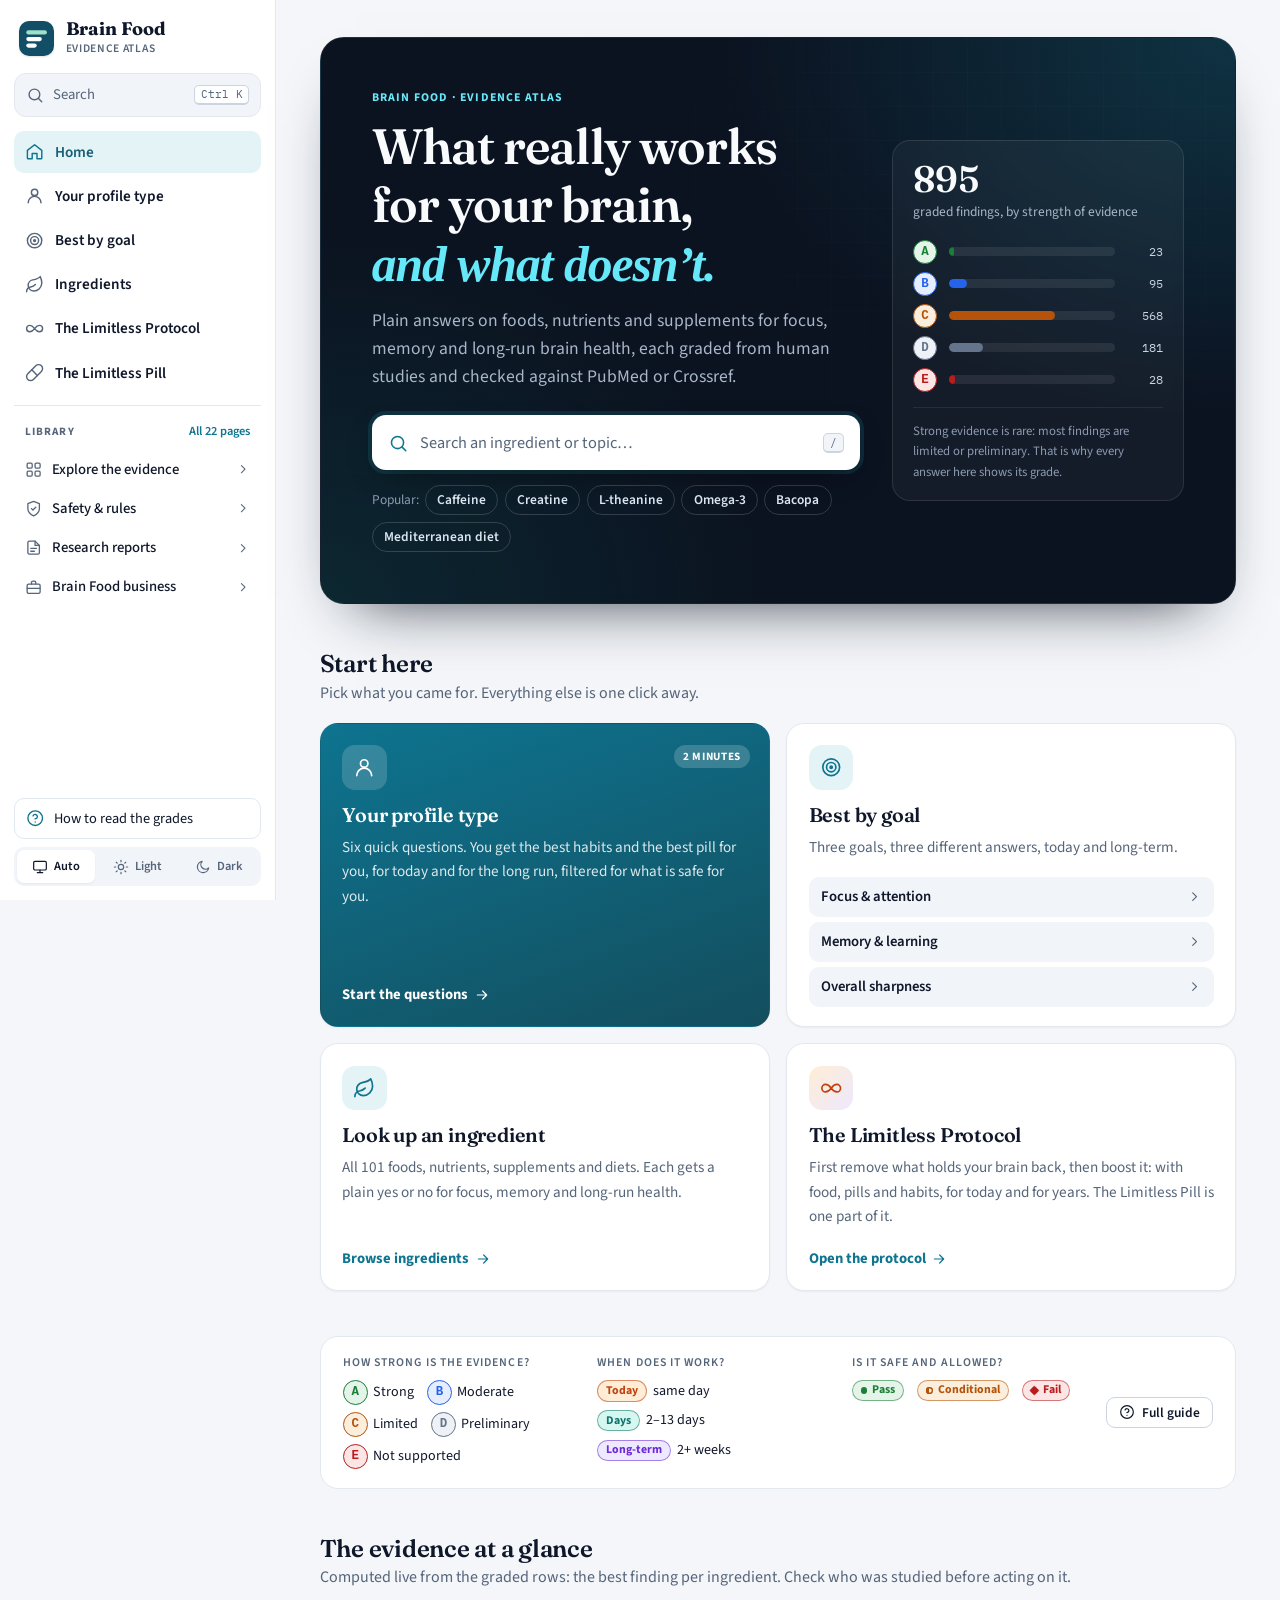
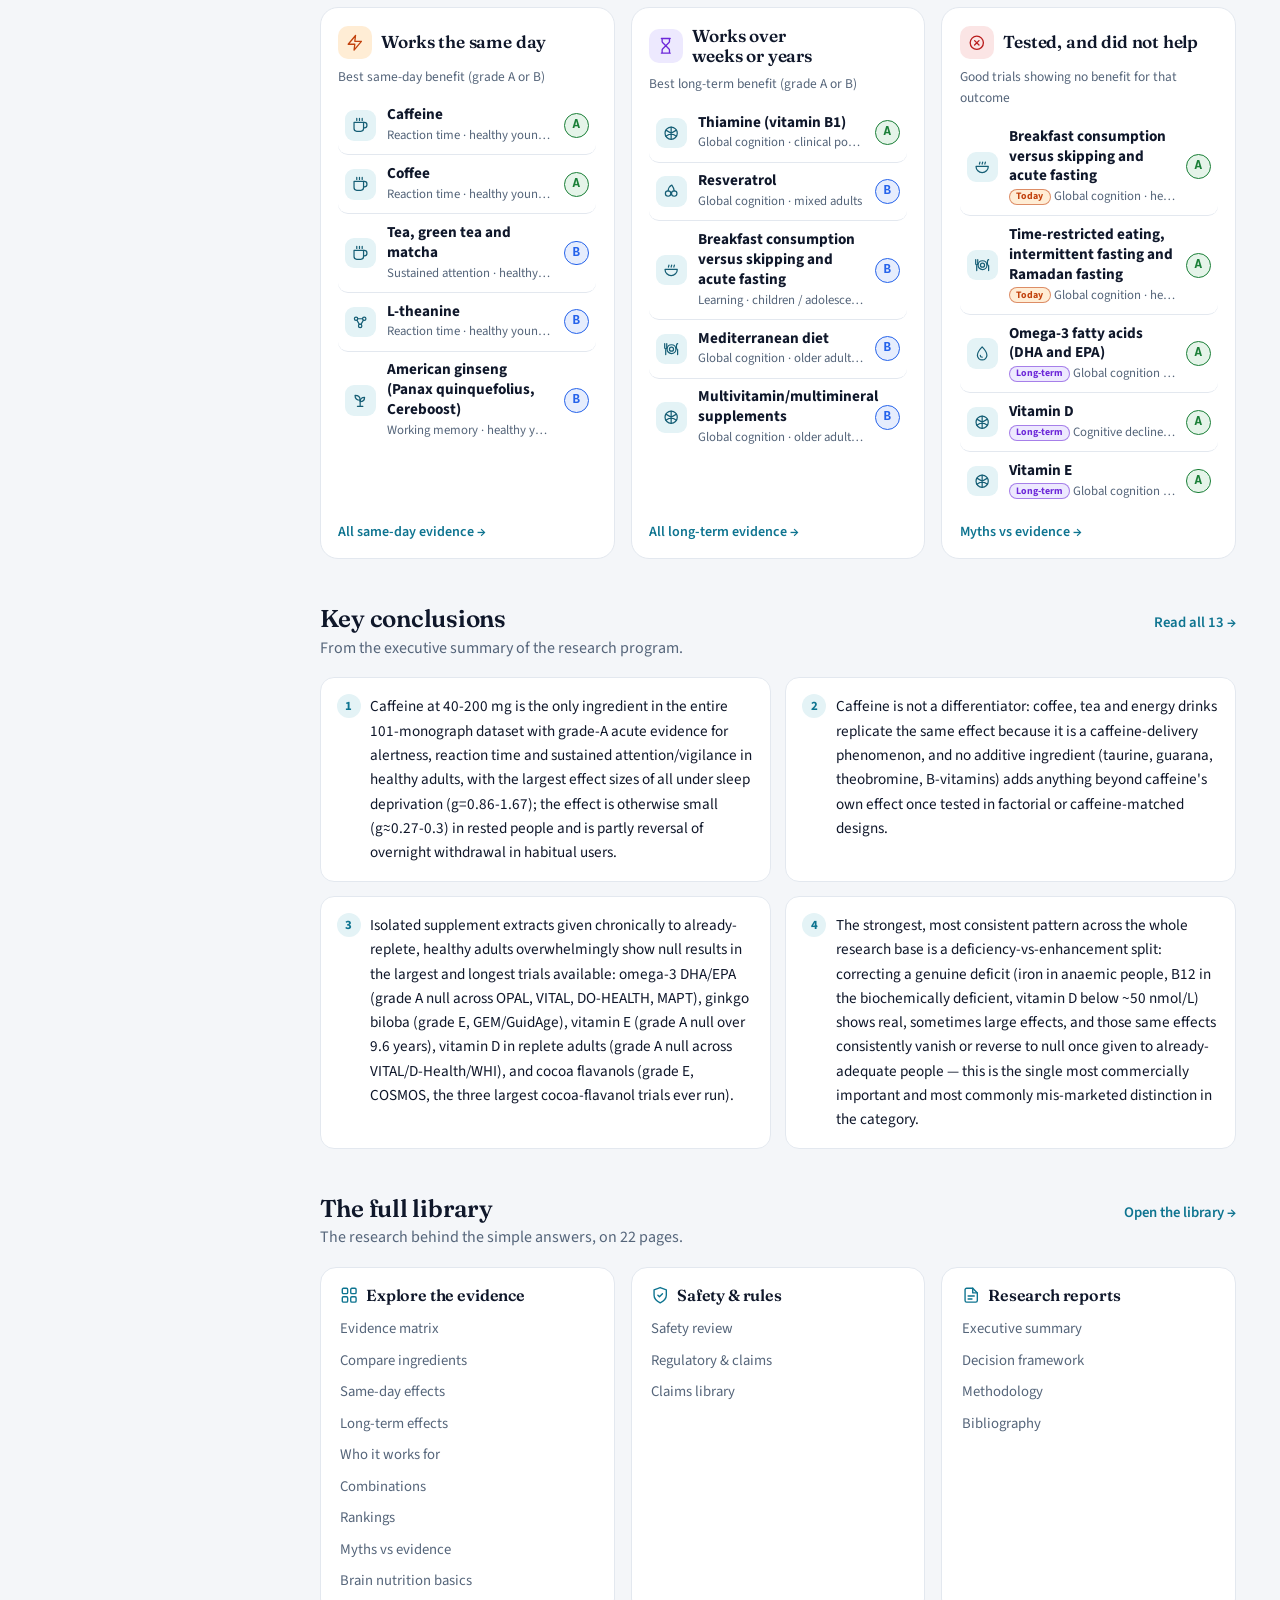
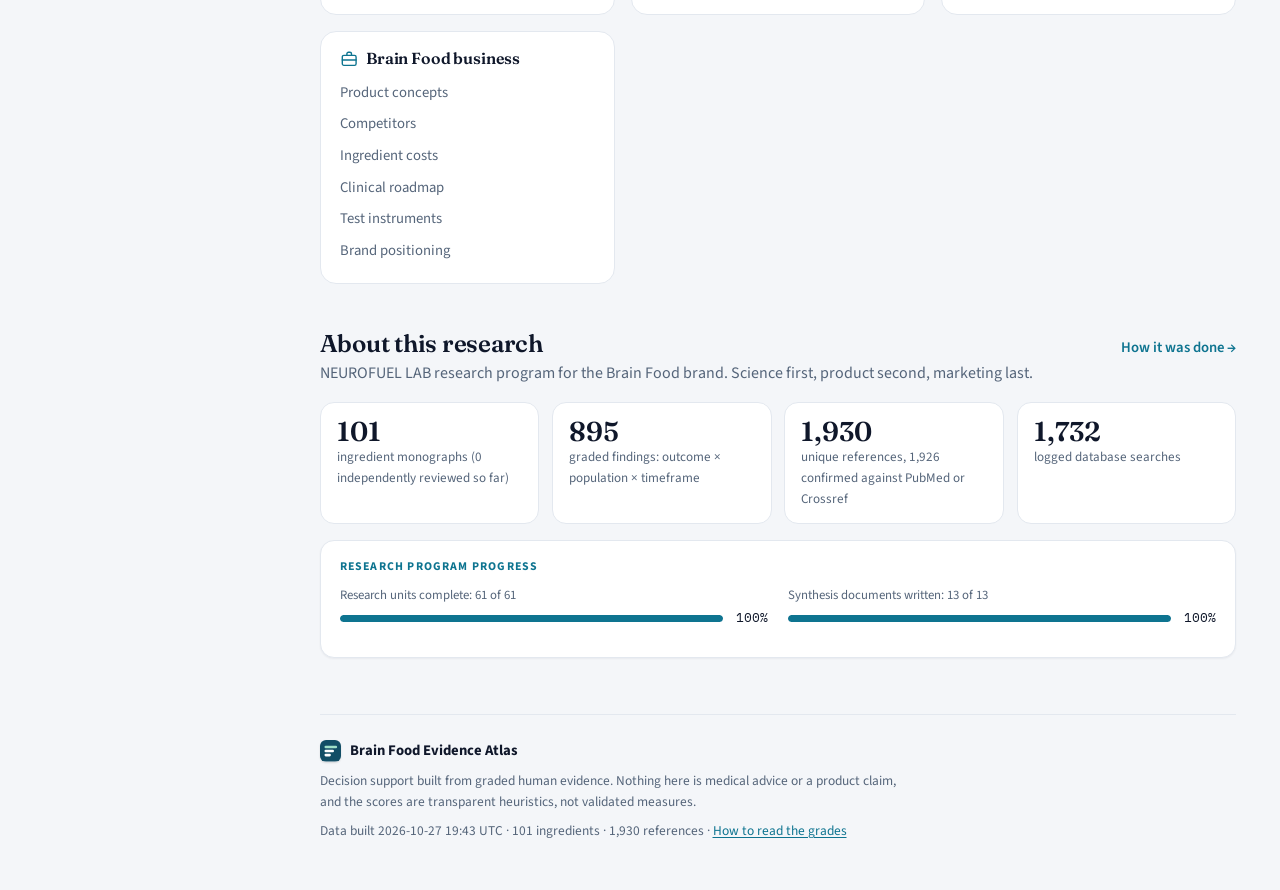
==== commit e88af789: "Faster, sharper UX: background data loading, compare tray, recently viewed, share, on-page section b" ====
--- a/index.html
+++ b/index.html
@@ -20,7 +20,7 @@
 <link rel="apple-touch-icon" href="icons/apple-touch-icon.png">
 <link rel="preconnect" href="https://fonts.googleapis.com">
 <link rel="stylesheet" href="https://fonts.googleapis.com/css2?family=Fraunces:ital,opsz,wght@0,9..144,500;0,9..144,600;0,9..144,700;1,9..144,500&family=Source+Sans+3:ital,wght@0,400;0,600;0,700;1,400&family=IBM+Plex+Mono:wght@400;600&display=swap">
-<link rel="stylesheet" href="styles.css?v=67b7bfd485">
+<link rel="stylesheet" href="styles.css?v=47f8565569">
 </head>
 <body>
 <a class="skip-link" href="#app">Skip to content</a>
@@ -47,14 +47,13 @@
     </div>
     <nav class="nav" id="nav"></nav>
   </aside>
-  <main id="app" class="wrap" tabindex="-1"></main>
+  <main id="app" class="wrap" tabindex="-1"><div class="loading-view boot" role="status"><span class="spinner" aria-hidden="true"></span><p>Loading the atlas…</p></div></main>
 </div>
 <nav class="tabbar" id="tabbar" aria-label="Main"></nav>
+<div class="tray" id="tray" role="region" aria-label="Compare" hidden></div>
 <div id="overlay-root"></div>
-<script src="data/meta.js?v=67b7bfd485"></script>
-<script src="data/monographs.js?v=67b7bfd485"></script>
-<script src="data/syntheses.js?v=67b7bfd485"></script>
-<script src="data/bibliography.js?v=67b7bfd485"></script>
-<script src="app.js?v=67b7bfd485"></script>
+<script src="data/meta.js?v=47f8565569"></script>
+<script src="data/monographs.js?v=47f8565569"></script>
+<script src="app.js?v=47f8565569"></script>
 </body>
 </html>
--- a/styles.css
+++ b/styles.css
@@ -1222,6 +1222,107 @@
 .cmp-qa .qa-a { align-items: flex-start; font-size: .9rem; }
 .cmp-qa .qa-a > span:last-child { display: flex; flex-direction: column; line-height: 1.2; }
 .cmp-qa small { font-size: .68rem; font-weight: 700; letter-spacing: .06em; text-transform: uppercase; color: var(--muted); }
-
-.tbl.cmp thead th { white-space: normal; }
-.cmp-h a { white-space: normal; }
+
+.tbl.cmp thead th { white-space: normal; }
+.cmp-h a { white-space: normal; }
+
+/* loading: the first paint and pages that wait for background data */
+.loading-view { display: flex; flex-direction: column; align-items: center; justify-content: center; gap: .8rem; min-height: 40vh; color: var(--muted); font-size: .95rem; }
+.loading-view p { margin: 0; }
+.spinner { width: 1.8rem; height: 1.8rem; border-radius: 50%; border: 2.5px solid var(--border); border-top-color: var(--accent); animation: spin .8s linear infinite; }
+@keyframes spin { to { transform: rotate(360deg); } }
+@media (prefers-reduced-motion: reduce) { .spinner { animation-duration: 2.4s; } }
+
+/* ---------- efficiency layer: compare tray, stretched rows, on-page bar, back-to-top, toast, share ---------- */
+@media (min-width: 761px) { .ing-head, .ing-row { grid-template-columns: minmax(0, 1fr) 5.4rem 5.4rem 7.4rem 2.3rem; } }
+.ing-row { position: relative; }
+.ing-row:focus-within { border-color: var(--accent); }
+a.ing-link { color: var(--fg); text-decoration: none; }
+a.ing-link::after { content: ""; position: absolute; inset: 0; border-radius: 14px; }
+a.ing-link:focus-visible { outline: none; }
+a.ing-link:focus-visible::after { outline: 2.5px solid var(--accent); outline-offset: 2px; }
+.ing-row:hover a.ing-link { color: var(--accent-strong); }
+.cmp-tog { position: relative; z-index: 1; justify-self: center; width: 2.3rem; height: 2.3rem; display: inline-grid; place-items: center; border-radius: 10px; border: 1px solid var(--border); background: var(--surface); color: var(--muted); cursor: pointer; transition: background .15s, color .15s, border-color .15s; }
+.cmp-tog .ic { width: 1.05rem; height: 1.05rem; }
+.cmp-tog:hover { border-color: var(--accent); color: var(--accent-strong); }
+.cmp-tog[aria-pressed="true"] { background: var(--accent); border-color: var(--accent); color: var(--accent-fg); }
+.cmp-tog.btn { width: auto; height: auto; display: inline-flex; gap: .45rem; color: var(--fg); }
+.cmp-tog.btn[aria-pressed="true"] { background: var(--accent-soft); border-color: var(--accent); color: var(--accent-strong); }
+@media (max-width: 760px) { .ing-row > .cmp-tog { justify-self: end; } }
+
+.tray { position: fixed; z-index: 40; left: 0; right: 0; bottom: calc(var(--tabbar-h) + 12px); width: min(760px, calc(100% - 24px)); margin: 0 auto; }
+@media (min-width: 901px) { .tray { left: var(--rail); width: min(760px, calc(100% - var(--rail) - 48px)); } }
+.tray[hidden] { display: none; }
+.tray-in { display: flex; align-items: center; gap: .6rem; padding: .5rem .55rem .5rem .85rem; border-radius: 16px; border: 1px solid var(--border-strong); background: var(--surface); box-shadow: var(--shadow-lg); }
+.tray-l { display: inline-flex; align-items: center; gap: .35rem; flex: none; font-size: .84rem; font-weight: 700; color: var(--muted); }
+.tray-l .ic { width: 1rem; height: 1rem; }
+.tray-items { display: flex; gap: .35rem; flex: 1; min-width: 0; overflow-x: auto; scrollbar-width: none; }
+.tray-items::-webkit-scrollbar { display: none; }
+.tray-it { display: inline-flex; align-items: center; gap: .4rem; flex: none; max-width: 14rem; padding: .2rem .2rem .2rem .2rem; border-radius: 11px; background: var(--surface-2); }
+.tray-n { font-size: .84rem; font-weight: 600; white-space: nowrap; overflow: hidden; text-overflow: ellipsis; }
+.tray-x { flex: none; width: 1.7rem; height: 1.7rem; display: grid; place-items: center; border: 0; border-radius: 8px; background: none; color: var(--muted); cursor: pointer; }
+.tray-x:hover { background: var(--surface-3); color: var(--fg); }
+.tray-x .ic { width: .9rem; height: .9rem; }
+.tray .btn[disabled] { opacity: .55; cursor: default; transform: none; box-shadow: none; }
+.tray-clear { flex: none; }
+body.has-tray .wrap { padding-bottom: 6.5rem; }
+@media (max-width: 560px) { .tray-n, .tray-l span { display: none; } .tray-in { padding-left: .6rem; } }
+
+.onpage { position: sticky; top: var(--topbar-h); z-index: 6; display: flex; align-items: center; gap: .55rem; margin: 0 0 1.4rem; padding: .35rem .4rem .35rem .75rem; border: 1px solid var(--border); border-radius: 14px;
+  background: color-mix(in srgb, var(--bg) 90%, transparent); -webkit-backdrop-filter: blur(8px); backdrop-filter: blur(8px); }
+.onpage-l { display: inline-flex; align-items: center; gap: .35rem; flex: none; font-size: .7rem; font-weight: 800; letter-spacing: .08em; text-transform: uppercase; color: var(--muted); }
+.onpage-l .ic { width: 1rem; height: 1rem; }
+.onpage-chips { display: flex; gap: .25rem; flex: 1; min-width: 0; overflow-x: auto; scrollbar-width: none; }
+.onpage-chips::-webkit-scrollbar { display: none; }
+.onpage-chips button { flex: none; font: inherit; font-size: .84rem; font-weight: 600; color: var(--muted); background: transparent; border: 0; border-radius: 9px; padding: .4rem .7rem; white-space: nowrap; cursor: pointer; }
+.onpage-chips button:hover { background: var(--surface-2); color: var(--fg); }
+.onpage-chips button.on { background: var(--accent); color: var(--accent-fg); }
+.has-onpage h2 { scroll-margin-top: calc(var(--topbar-h) + 78px); }
+@media (max-width: 560px) { .onpage-l span { display: none; } }
+
+.to-top { position: fixed; z-index: 35; right: 18px; bottom: calc(var(--tabbar-h) + 18px); width: 2.8rem; height: 2.8rem; display: grid; place-items: center; border-radius: 50%; border: 1px solid var(--border-strong); background: var(--surface); color: var(--fg); box-shadow: var(--shadow); cursor: pointer;
+  opacity: 0; pointer-events: none; transform: translateY(8px); transition: opacity .2s, transform .2s; }
+.to-top.on { opacity: 1; pointer-events: auto; transform: none; }
+.to-top .ic { width: 1.2rem; height: 1.2rem; }
+body.has-tray .to-top { bottom: calc(var(--tabbar-h) + 88px); }
+
+.toast { position: fixed; z-index: 96; left: 50%; bottom: calc(var(--tabbar-h) + 96px); transform: translate(-50%, 12px); max-width: calc(100vw - 32px); padding: .6rem 1rem; border-radius: 11px; background: var(--fg); color: var(--bg); font-size: .9rem; font-weight: 600; box-shadow: var(--shadow-lg); opacity: 0; pointer-events: none; transition: opacity .2s, transform .2s; }
+.toast.on { opacity: 1; transform: translate(-50%, 0); }
+
+.px-hero-top { display: flex; justify-content: space-between; align-items: flex-start; gap: .5rem 1rem; flex-wrap: wrap; }
+.pill-page .stack-body .stack-dose { margin: 0; font-size: .9rem; font-weight: 600; line-height: 1.4; color: var(--muted); }
+@media (prefers-reduced-motion: reduce) { .to-top, .toast { transition: none; } }
+@media print { .tray, .to-top, .toast, .onpage, .cmp-tog, [data-share] { display: none !important; } }
+
+/* long-text tables stay scannable: four lines per cell; click a row (or tick "Full text") to read it all */
+.tbl .cell-clamp { display: -webkit-box; -webkit-line-clamp: 4; -webkit-box-orient: vertical; overflow: hidden; }
+.tbl.full .cell-clamp, .tbl tr.open .cell-clamp { display: block; overflow: visible; -webkit-line-clamp: unset; }
+.tbl.clampable:not(.full) tbody tr { cursor: pointer; }
+.tbl.clampable:not(.full) tbody tr:not(.open) td.wrap { -webkit-mask-image: linear-gradient(to bottom, #000 70%, rgba(0,0,0,.35)); mask-image: linear-gradient(to bottom, #000 70%, rgba(0,0,0,.35)); }
+.tbl.clampable tbody tr.open td { background: color-mix(in srgb, var(--accent-soft) 45%, transparent); }
+.tbl-full { display: inline-flex !important; flex-direction: row !important; align-items: center; gap: .4rem; font-size: .86rem; font-weight: 600; cursor: pointer; }
+.tbl-full input { accent-color: var(--accent); width: 1rem; height: 1rem; margin: 0; }
+/* phones: the compare toggle sits top-right on the ingredient card */
+@media (max-width: 760px) {
+  .ing-row > .cmp-tog { position: absolute; top: .75rem; right: .75rem; width: 2.1rem; height: 2.1rem; }
+  .ing-row .ing-tx { padding-right: 2.5rem; }
+}
+/* wide research tables: names wrap, text columns narrower, the first column stays put while scrolling sideways */
+.tbl.clampable td.tight:first-child { white-space: normal; min-width: 9rem; max-width: 14rem; font-weight: 600; }
+.tbl.clampable td.wrap { min-width: 15rem; max-width: 26rem; }
+.tbl.clampable th:first-child, .tbl.clampable td:first-child { position: sticky; left: 0; z-index: 2; background: var(--surface); box-shadow: 1px 0 0 var(--border); }
+.tbl.clampable th:first-child { z-index: 3; background: var(--surface-2); }
+.tbl.clampable tbody tr.open td:first-child { background: color-mix(in srgb, var(--accent-soft) 45%, var(--surface)); }
+.filters .tbl-full { align-self: flex-end; justify-content: flex-start; min-width: 0; padding-bottom: .55rem; }
+.filters .tbl-full input { width: 1rem !important; height: 1rem; flex: none; }
+/* touch screens: every control at least ~40px tall */
+@media (pointer: coarse) {
+  .fig-table > summary, .stack-more > summary, .gl-null > summary, details.study > summary { padding-top: .6rem; padding-bottom: .6rem; }
+  .gcol-more { display: inline-block; padding: .55rem 0; }
+  .nav-primary a, .nav-sub a { min-height: 42px; display: flex; align-items: center; }
+  .nzt-hook-link { min-width: 42px; min-height: 42px; }
+  .crumbs a { display: inline-block; padding: .4rem 0; }
+}
+.ing-title > div, .ing-title h1 { min-width: 0; }
+.ing-page .ing-title h1 { overflow-wrap: anywhere; }
+p code, li code, td code { overflow-wrap: anywhere; word-break: break-word; }
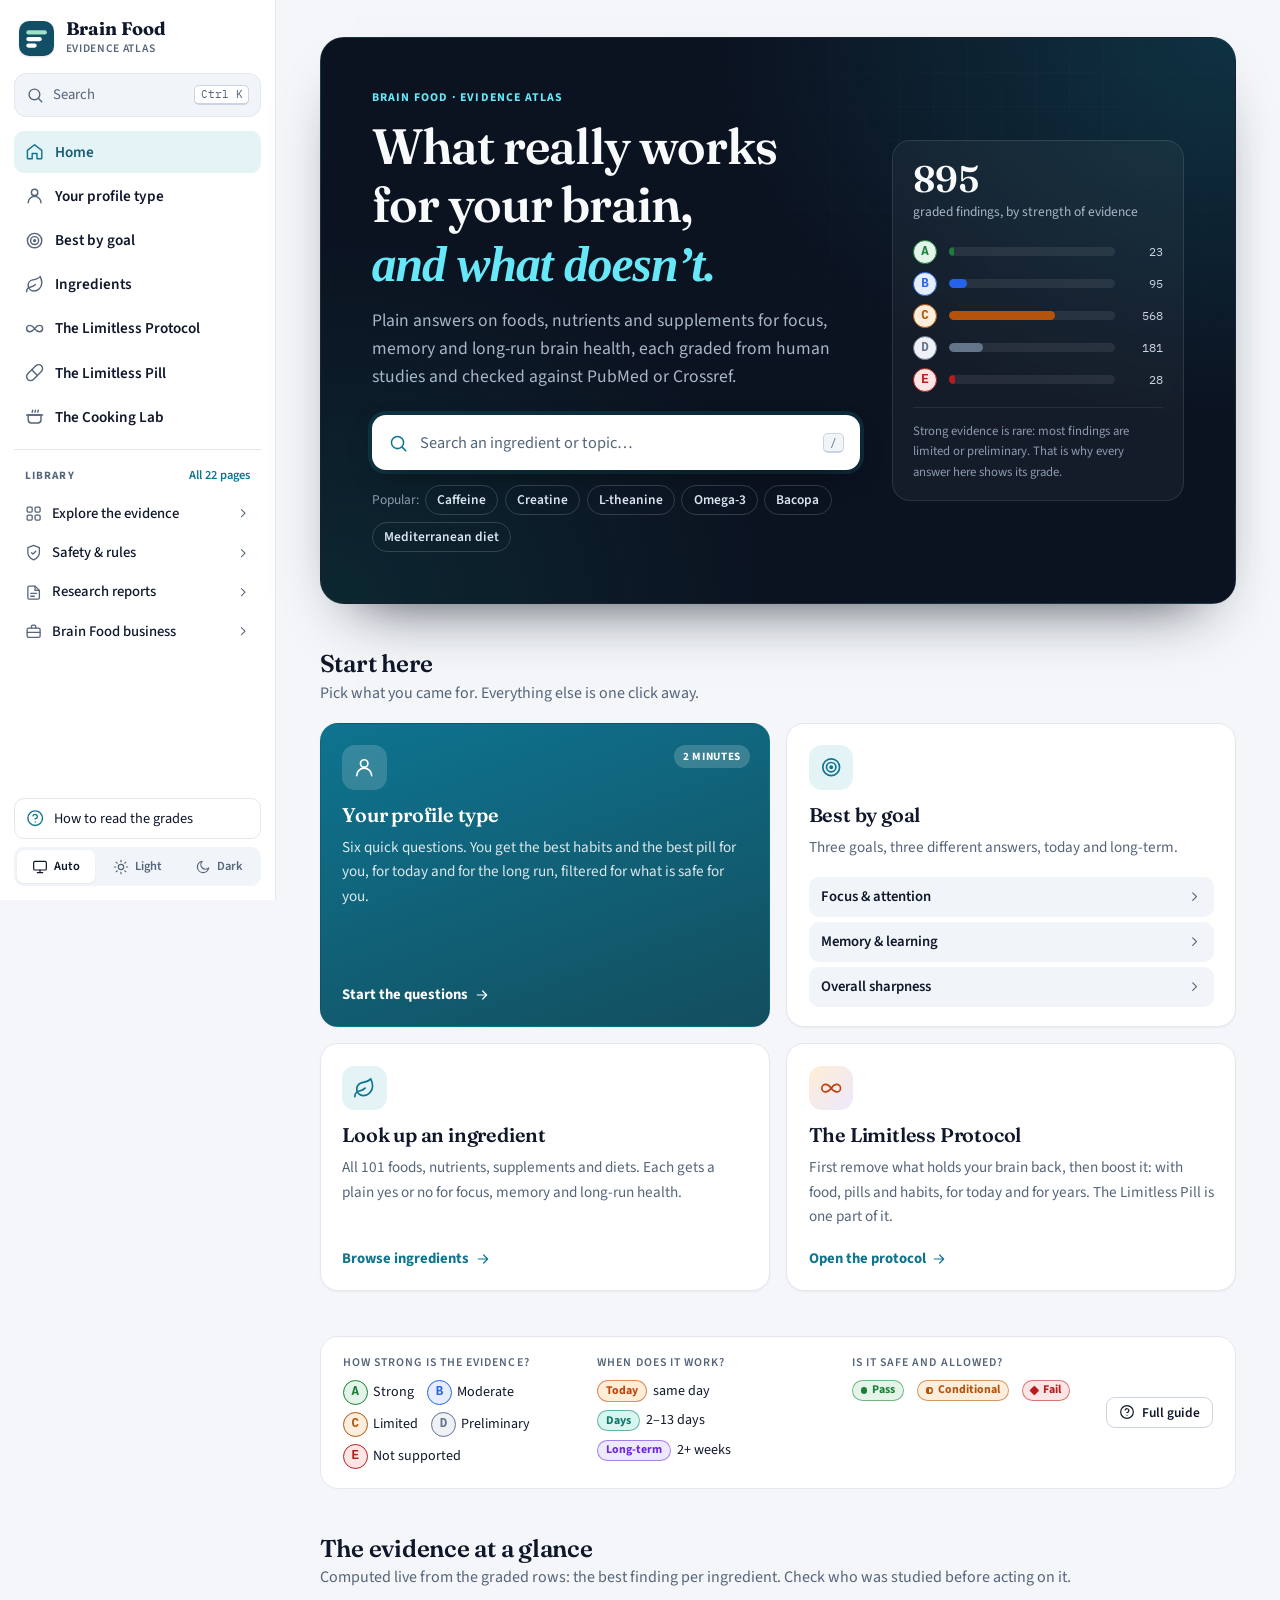
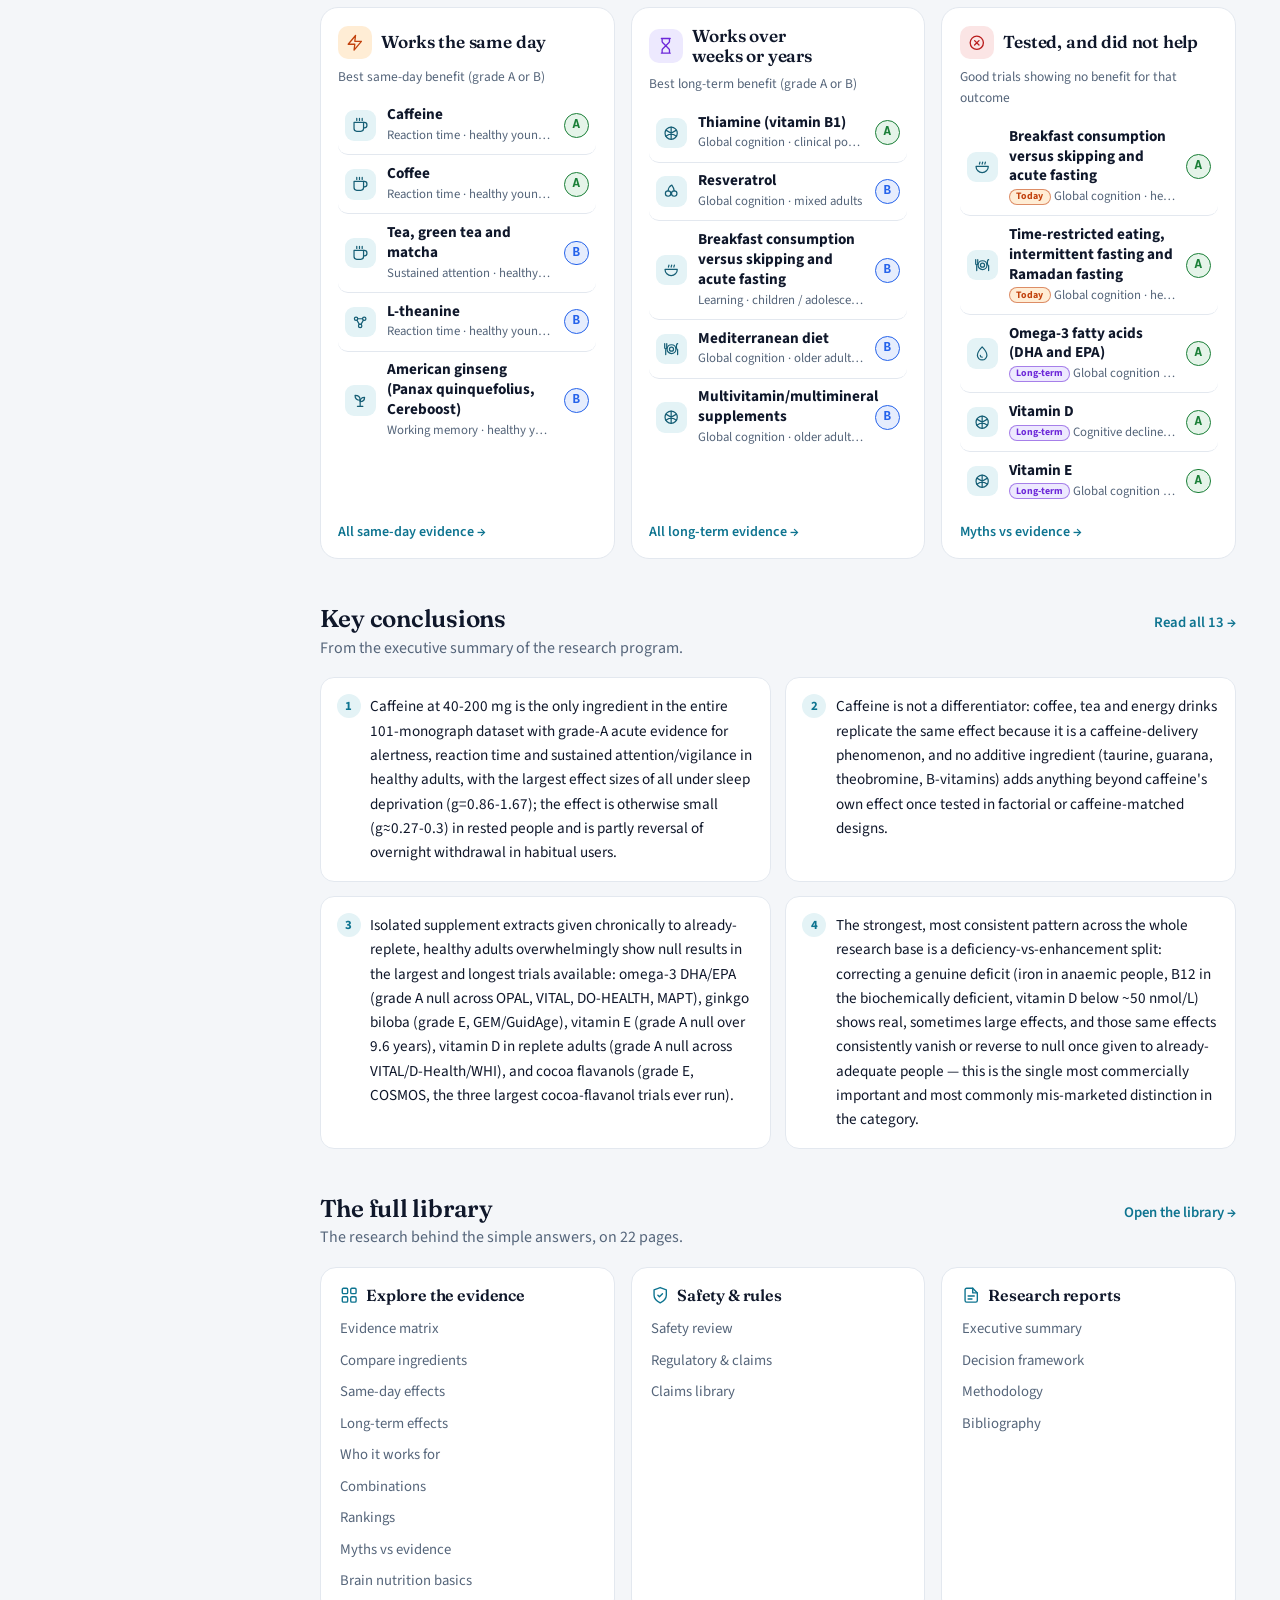
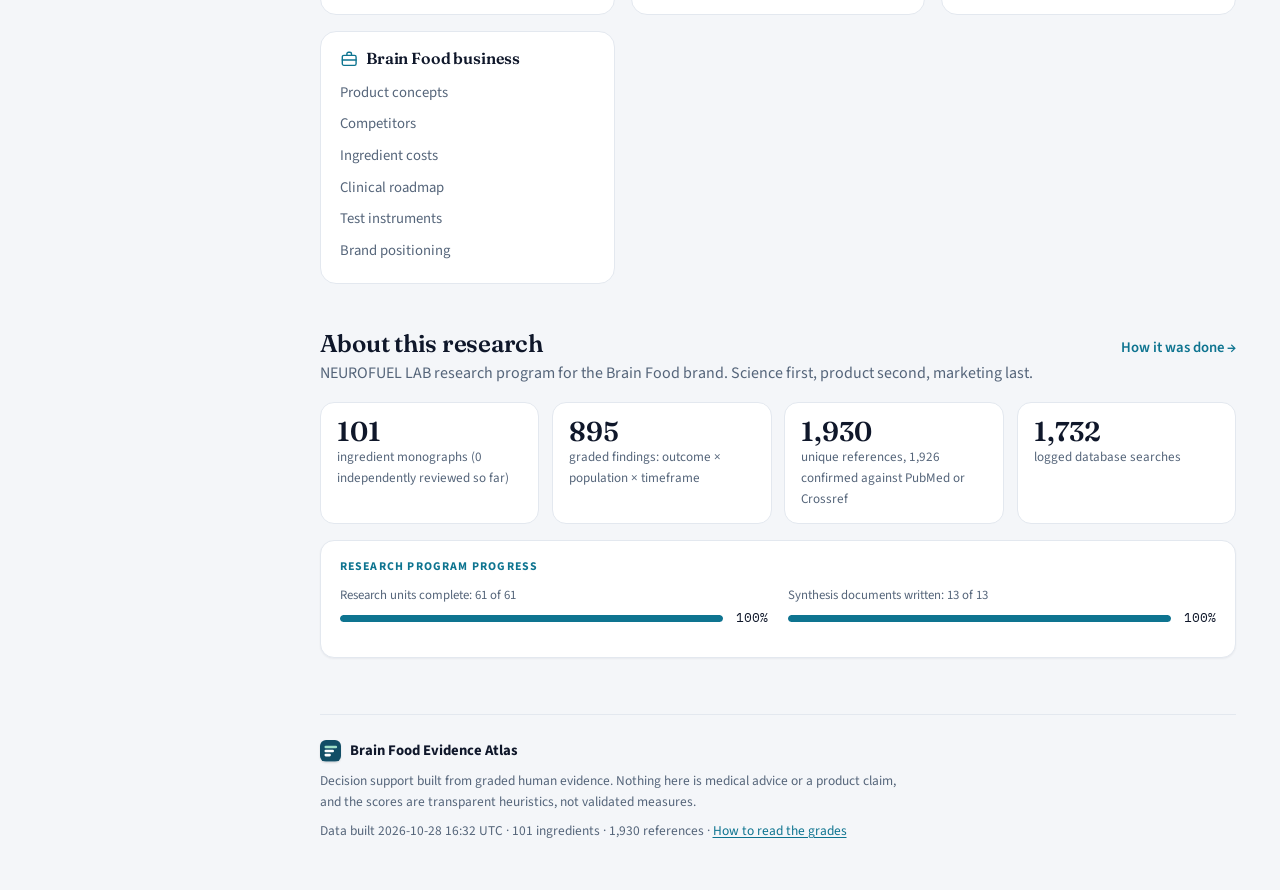
==== commit 2f5fbd1b: "Add The Cooking Lab: four evidence-built recipes with an illustration for every step and a when-to-b" ====
--- a/index.html
+++ b/index.html
@@ -20,7 +20,7 @@
 <link rel="apple-touch-icon" href="icons/apple-touch-icon.png">
 <link rel="preconnect" href="https://fonts.googleapis.com">
 <link rel="stylesheet" href="https://fonts.googleapis.com/css2?family=Fraunces:ital,opsz,wght@0,9..144,500;0,9..144,600;0,9..144,700;1,9..144,500&family=Source+Sans+3:ital,wght@0,400;0,600;0,700;1,400&family=IBM+Plex+Mono:wght@400;600&display=swap">
-<link rel="stylesheet" href="styles.css?v=47f8565569">
+<link rel="stylesheet" href="styles.css?v=5ee701fc4a">
 </head>
 <body>
 <a class="skip-link" href="#app">Skip to content</a>
@@ -52,8 +52,8 @@
 <nav class="tabbar" id="tabbar" aria-label="Main"></nav>
 <div class="tray" id="tray" role="region" aria-label="Compare" hidden></div>
 <div id="overlay-root"></div>
-<script src="data/meta.js?v=47f8565569"></script>
-<script src="data/monographs.js?v=47f8565569"></script>
-<script src="app.js?v=47f8565569"></script>
+<script src="data/meta.js?v=5ee701fc4a"></script>
+<script src="data/monographs.js?v=5ee701fc4a"></script>
+<script src="app.js?v=5ee701fc4a"></script>
 </body>
 </html>
--- a/styles.css
+++ b/styles.css
@@ -1326,3 +1326,134 @@
 .ing-title > div, .ing-title h1 { min-width: 0; }
 .ing-page .ing-title h1 { overflow-wrap: anywhere; }
 p code, li code, td code { overflow-wrap: anywhere; word-break: break-word; }
+
+/* ---------- Cooking Lab ---------- */
+/* illustrations: a fixed light "photo" palette, so they read the same in both themes (a photo does not invert) */
+.ill { display: block; width: 100%; height: auto; }
+.ill .o { fill: none; stroke: #1f2a37; stroke-width: 2.2; stroke-linecap: round; stroke-linejoin: round; }
+.ill .fine { fill: none; stroke: #1f2a37; stroke-width: 1.2; stroke-linecap: round; opacity: .45; }
+.ill .shadow { fill: rgba(15, 23, 42, .09); }
+.ill .metal { fill: #e3e8ee; } .ill .warm { fill: #f2e2cf; } .ill .paper { fill: #ffffff; } .ill .glass { fill: #e9f4fa; }
+.ill .mat, .ill .mat-f { fill: #86b25c; } .ill .froth { fill: #d6eab8; } .ill .red { fill: #d64545; } .ill .dark { fill: #3b4552; }
+.ill .beet { fill: #9d2449; } .ill .green { fill: #4f9a55; } .ill .lemon { fill: #f4cf4a; } .ill .cell { fill: #f1f4f8; } .ill .night { fill: #e6e1f6; }
+.ill .milk { fill: #fbf8ef; } .ill .dust { fill: #b8c2cc; } .ill .flagbg { fill: #dff1f5; } .ill .confetti { fill: #f08a24; }
+.ill .yog { fill: #fbfaf5; } .ill .oat { fill: #ead9b0; } .ill .oat-d { fill: #c9a86a; } .ill .flame { fill: #f08a24; }
+.ill .berry-l { fill: #6d4b9a; } .ill .berry { fill: #4c3f91; } .ill .nut { fill: #b07a45; } .ill .water { fill: #d7ecf5; }
+.ill .lent { fill: #a86b2d; } .ill .lent-f { fill: #ecd3a8; } .ill .wood { fill: #dcb98a; } .ill .spice { fill: #c2410c; }
+.ill .fish { fill: #c3ccd6; } .ill .herb-d { fill: #3f8f4f; } .ill .pan-in { fill: #4a5562; } .ill .oil { fill: #e2c044; } .ill .tea { fill: #c9873a; }
+.ill .rim { fill: none; stroke: #e2e8f0; stroke-width: 1.5; }
+.ill .grill { fill: none; stroke: #222a33; stroke-width: 1.4; opacity: .6; }
+.ill .steam { fill: none; stroke: #94a3b8; stroke-width: 2; stroke-linecap: round; }
+.ill .handle { fill: none; stroke: #c79a62; stroke-width: 6; stroke-linecap: round; }
+.ill .spoon { fill: none; stroke: #9aa5b1; stroke-width: 3; stroke-linecap: round; }
+.ill .stream { fill: none; stroke: #9cc9e0; stroke-width: 4; stroke-linecap: round; }
+.ill .snow { fill: none; stroke: #5fa8d3; stroke-width: 2.4; stroke-linecap: round; }
+.ill .oil-s { fill: none; stroke: #e2c044; stroke-width: 2.4; stroke-linecap: round; }
+.ill .acc, .ill .tick { fill: none; stroke: #0e7490; stroke-width: 2.6; stroke-linecap: round; stroke-linejoin: round; }
+.ill .tick.big { stroke-width: 4.5; }
+.ill .ink-f { fill: #1f2a37; }
+.ill .screen { fill: #1f2a37; }
+.ill .scr { font: 700 8.5px var(--font-mono); fill: #9fe0c8; }
+.ill .lbl { font: 700 10px var(--font-body); fill: #1f2a37; }
+.ill .lbl.s { font-size: 7.5px; }
+.il-tile, .ck-card-il, .ck-head-il, .ck-step-il { background: linear-gradient(160deg, #f8f5ee 0%, #edf4ef 100%); }
+:root[data-theme="dark"] .ill { filter: brightness(.94); }
+@media (prefers-color-scheme: dark) { :root:not([data-theme="light"]) .ill { filter: brightness(.94); } }
+
+.ck-hero { padding: 1.6rem 1.6rem 1.3rem; border-radius: 20px; border: 1px solid var(--border); margin-bottom: 1.2rem;
+  background: linear-gradient(135deg, var(--surface) 0%, color-mix(in srgb, var(--tf-mid-soft) 70%, var(--surface)) 100%); }
+.ck-hero h1 { margin: .3rem 0 .6rem; }
+
+.ck-picker { display: grid; grid-template-columns: repeat(4, minmax(0, 1fr)); gap: .75rem; margin: 0 0 1.4rem; }
+.ck-card { display: flex; flex-direction: column; text-align: left; padding: 0; overflow: hidden; border-radius: 16px; border: 1.5px solid var(--border); background: var(--surface); color: var(--fg); font: inherit; cursor: pointer; transition: border-color .15s, box-shadow .15s, transform .15s; }
+.ck-card:hover { border-color: var(--accent); transform: translateY(-1px); box-shadow: var(--shadow); }
+.ck-card[aria-selected="true"] { border-color: var(--accent); box-shadow: 0 0 0 3px color-mix(in srgb, var(--accent) 22%, transparent), var(--shadow); }
+.ck-card-il { display: block; padding: .3rem .6rem 0; }
+.ck-card-b { display: flex; flex-direction: column; gap: .35rem; padding: .7rem .85rem .8rem; }
+.ck-card-b b { font-family: var(--font-display); font-weight: 600; font-size: 1.02rem; line-height: 1.25; }
+.ck-card-m { display: flex; align-items: center; gap: .5rem; flex-wrap: wrap; }
+.ck-card-m small { display: inline-flex; align-items: center; gap: .25rem; color: var(--muted); font-size: .8rem; }
+.ck-card-m .ic { width: .9rem; height: .9rem; }
+
+.ck-head { display: grid; grid-template-columns: minmax(0, 300px) minmax(0, 1fr); gap: 1.4rem; align-items: center; padding: 1.1rem; border-radius: 18px; border: 1px solid var(--border); background: var(--surface); box-shadow: var(--shadow-sm); }
+.ck-head-il { border-radius: 14px; padding: .4rem .8rem; }
+.ck-head-b h2 { margin: 0 0 .35rem; font-size: clamp(1.4rem, 1.2rem + .8vw, 1.85rem); }
+.ck-what { color: var(--muted); margin: 0 0 .75rem; font-size: 1rem; }
+.ck-meta { display: flex; flex-wrap: wrap; gap: .4rem .9rem; align-items: center; margin-bottom: .75rem; font-size: .88rem; font-weight: 600; }
+.ck-meta > span:not(.badge) { display: inline-flex; align-items: center; gap: .3rem; }
+.ck-meta .ic { width: 1rem; height: 1rem; color: var(--accent); }
+.ck-actions { margin-top: .8rem; }
+
+.ck-grid { display: grid; grid-template-columns: minmax(0, 1fr) minmax(0, 1.25fr); gap: 1rem; margin-top: 1rem; }
+.ck-box { padding: 1.05rem 1.15rem; border-radius: 16px; border: 1px solid var(--border); background: var(--surface); min-width: 0; }
+.ck-box h3 { display: flex; align-items: center; gap: .45rem; margin: 0 0 .8rem; font-size: 1.1rem; }
+.ck-box h3 .ic { width: 1.15rem; height: 1.15rem; color: var(--accent); }
+.ck-box h3 small { font-family: var(--font-body); font-size: .78rem; font-weight: 600; color: var(--muted); margin-left: auto; }
+.ck-box h4 { margin: 1rem 0 .5rem; font-family: var(--font-body); font-size: .74rem; font-weight: 800; letter-spacing: .08em; text-transform: uppercase; color: var(--muted); }
+.ck-ing { list-style: none; margin: 0; padding: 0; display: grid; gap: .3rem; }
+.ck-ing label { display: grid; grid-template-columns: auto 5.6rem minmax(0, 1fr) auto; gap: .6rem; align-items: center; padding: .45rem .5rem; border-radius: 10px; cursor: pointer; font-size: .93rem; }
+.ck-ing label:hover { background: var(--surface-2); }
+.ck-ing input { width: 1.1rem; height: 1.1rem; margin: 0; accent-color: var(--accent); }
+.ck-q { font-weight: 700; font-variant-numeric: tabular-nums; }
+.ck-ing input:checked ~ .ck-n, .ck-ing input:checked ~ .ck-q { color: var(--muted); text-decoration: line-through; }
+.ck-tools { display: flex; flex-wrap: wrap; gap: .35rem; }
+.ck-tools span { font-size: .84rem; padding: .25rem .6rem; border-radius: 999px; background: var(--surface-2); border: 1px solid var(--border); }
+
+.ck-buy { list-style: none; margin: 0; padding: 0; }
+.ck-stage { position: relative; padding: 0 0 1rem 1.5rem; }
+.ck-stage::before { content: ""; position: absolute; left: .42rem; top: .5rem; bottom: -.2rem; width: 2px; background: var(--border); }
+.ck-stage.last::before { display: none; }
+.ck-stage::after { content: ""; position: absolute; left: .1rem; top: .3rem; width: .7rem; height: .7rem; border-radius: 50%; background: var(--surface); border: 2.5px solid var(--border-strong); }
+.ck-stage.s1::after { border-color: var(--gC); }
+.ck-stage.s2::after, .ck-stage.last::after { border-color: var(--accent); background: var(--accent); }
+.ck-when { display: inline-block; font-size: .72rem; font-weight: 800; letter-spacing: .07em; text-transform: uppercase; color: var(--muted); margin-bottom: .45rem; }
+.ck-stage.last .ck-when { color: var(--accent-strong); }
+.ck-stage > ul { list-style: none; margin: 0; padding: 0; display: grid; gap: .45rem; }
+.ck-item { display: flex; gap: .6rem; align-items: flex-start; padding: .55rem .65rem; border-radius: 12px; background: var(--surface-2); }
+.ck-item > div { min-width: 0; }
+.ck-item b { display: block; font-size: .92rem; line-height: 1.3; }
+.ck-where, .ck-keep { display: flex; gap: .3rem; align-items: flex-start; font-size: .8rem; color: var(--muted); line-height: 1.4; margin-top: .2rem; }
+.ck-where .ic, .ck-keep .ic { width: .85rem; height: .85rem; flex: none; margin-top: .15rem; }
+.cat-av.tool { background: var(--surface-3); color: var(--muted); }
+
+.ck-steps-sec { margin-top: 1.4rem; }
+.ck-steps-sec > h3 { font-size: 1.25rem; margin: 0 0 .8rem; }
+.ck-steps { list-style: none; margin: 0; padding: 0; display: grid; grid-template-columns: repeat(auto-fill, minmax(min(100%, 250px), 1fr)); gap: .9rem; }
+.ck-step { display: flex; flex-direction: column; border-radius: 16px; border: 1px solid var(--border); background: var(--surface); overflow: hidden; break-inside: avoid; }
+.ck-step-il { position: relative; padding: .5rem 1rem .2rem; }
+.ck-step-n { position: absolute; top: .6rem; left: .6rem; width: 1.9rem; height: 1.9rem; border-radius: 50%; display: grid; place-items: center; background: var(--accent); color: var(--accent-fg); font-weight: 800; font-size: .95rem; box-shadow: 0 2px 6px rgba(0,0,0,.18); }
+.ck-step-b { padding: .8rem .95rem .95rem; display: flex; flex-direction: column; gap: .45rem; flex: 1; }
+.ck-step-b h4 { margin: 0; font-family: var(--font-body); font-size: 1rem; font-weight: 700; line-height: 1.3; }
+.ck-step-b p { margin: 0; font-size: .92rem; color: var(--muted); line-height: 1.5; }
+.ck-chips { display: flex; flex-wrap: wrap; gap: .3rem; margin-top: auto; padding-top: .2rem; }
+.ck-chips span { font-size: .78rem; font-weight: 700; padding: .18rem .55rem; border-radius: 999px; background: var(--accent-soft); color: var(--accent-strong); }
+.ck-tip { display: flex; gap: .4rem; align-items: flex-start; padding: .45rem .6rem; border-radius: 9px; background: var(--warn-bg); color: var(--fg) !important; font-size: .85rem !important; }
+.ck-tip .ic { width: .95rem; height: .95rem; flex: none; margin-top: .15rem; color: var(--gC); }
+
+.ck-notes { display: grid; grid-template-columns: minmax(0, 1fr) minmax(0, 1fr); gap: .8rem; margin-top: 1.2rem; }
+.ck-notes .rc-catch, .ck-safety { display: flex; gap: .55rem; padding: .8rem .95rem; border-radius: 12px; font-size: .9rem; line-height: 1.5; }
+.ck-notes .rc-catch { background: var(--warn-bg); border: 1px solid var(--warn-border); }
+.ck-safety { background: var(--info-bg); border: 1px solid color-mix(in srgb, var(--accent) 28%, transparent); }
+.ck-notes .ic { width: 1.1rem; height: 1.1rem; flex: none; margin-top: .15rem; }
+.ck-notes .rc-catch .ic { color: var(--gC); }
+.ck-safety .ic { color: var(--accent); }
+
+@media (max-width: 980px) {
+  .ck-picker { grid-template-columns: repeat(2, minmax(0, 1fr)); }
+  .ck-grid, .ck-notes { grid-template-columns: minmax(0, 1fr); }
+}
+@media (max-width: 640px) {
+  .ck-hero { padding: 1.2rem 1.1rem 1.1rem; border-radius: 16px; }
+  .ck-picker { display: grid; grid-auto-flow: column; grid-template-columns: none; grid-auto-columns: minmax(150px, 46%); overflow-x: auto; scrollbar-width: none; padding-bottom: .2rem; }
+  .ck-picker::-webkit-scrollbar { display: none; }
+  .ck-card-b b { font-size: .95rem; }
+  .ck-head { grid-template-columns: minmax(0, 1fr); padding: .9rem; gap: .9rem; }
+  .ck-head-il { max-width: 340px; }
+  .ck-ing label { grid-template-columns: auto 4.6rem minmax(0, 1fr) auto; gap: .45rem; font-size: .9rem; }
+}
+@media print {
+  .ck-picker, .ck-actions, .ck-hero [data-share] { display: none !important; }
+  .ck-step, .ck-box, .ck-head { break-inside: avoid; box-shadow: none; }
+  .ill { filter: none !important; }
+}
+@media (max-width: 640px) { .ck-step-il .ill { max-width: 280px; margin: 0 auto; } .ck-head-il .ill { max-width: 300px; margin: 0 auto; } }
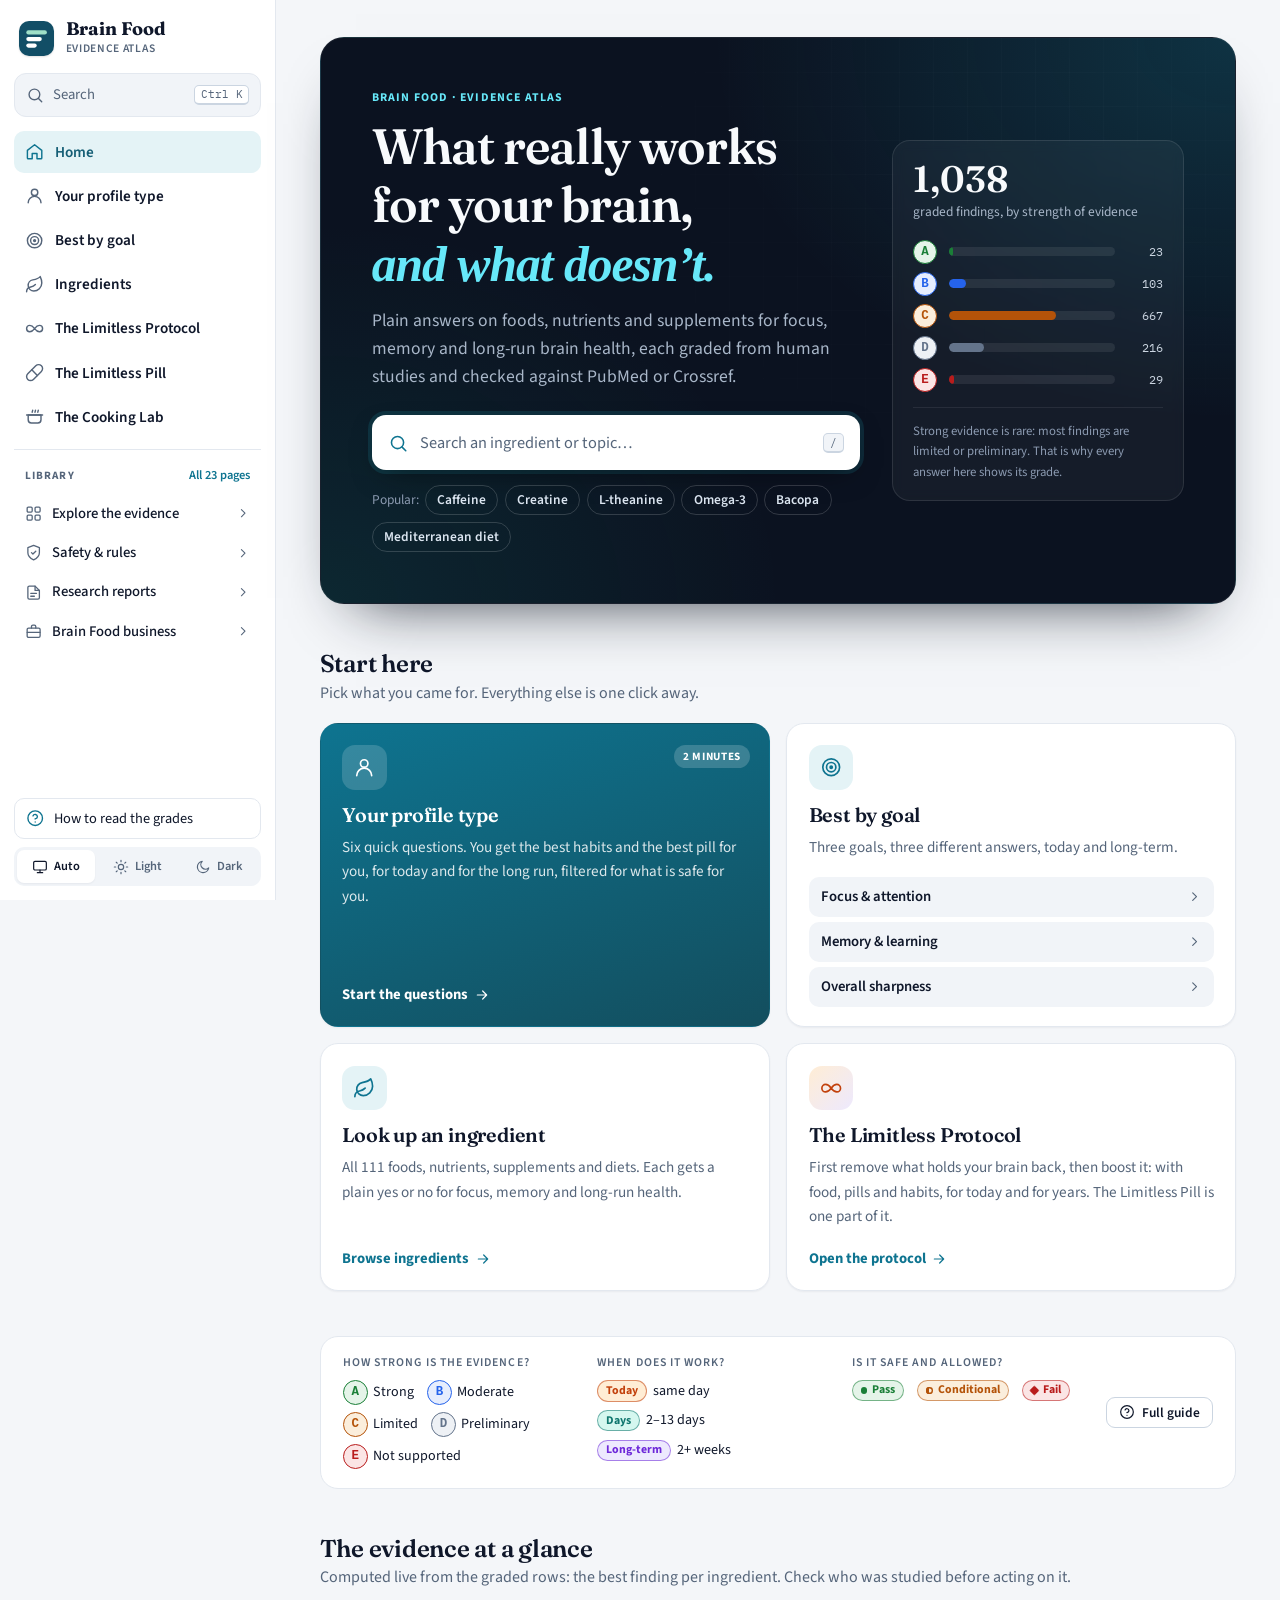
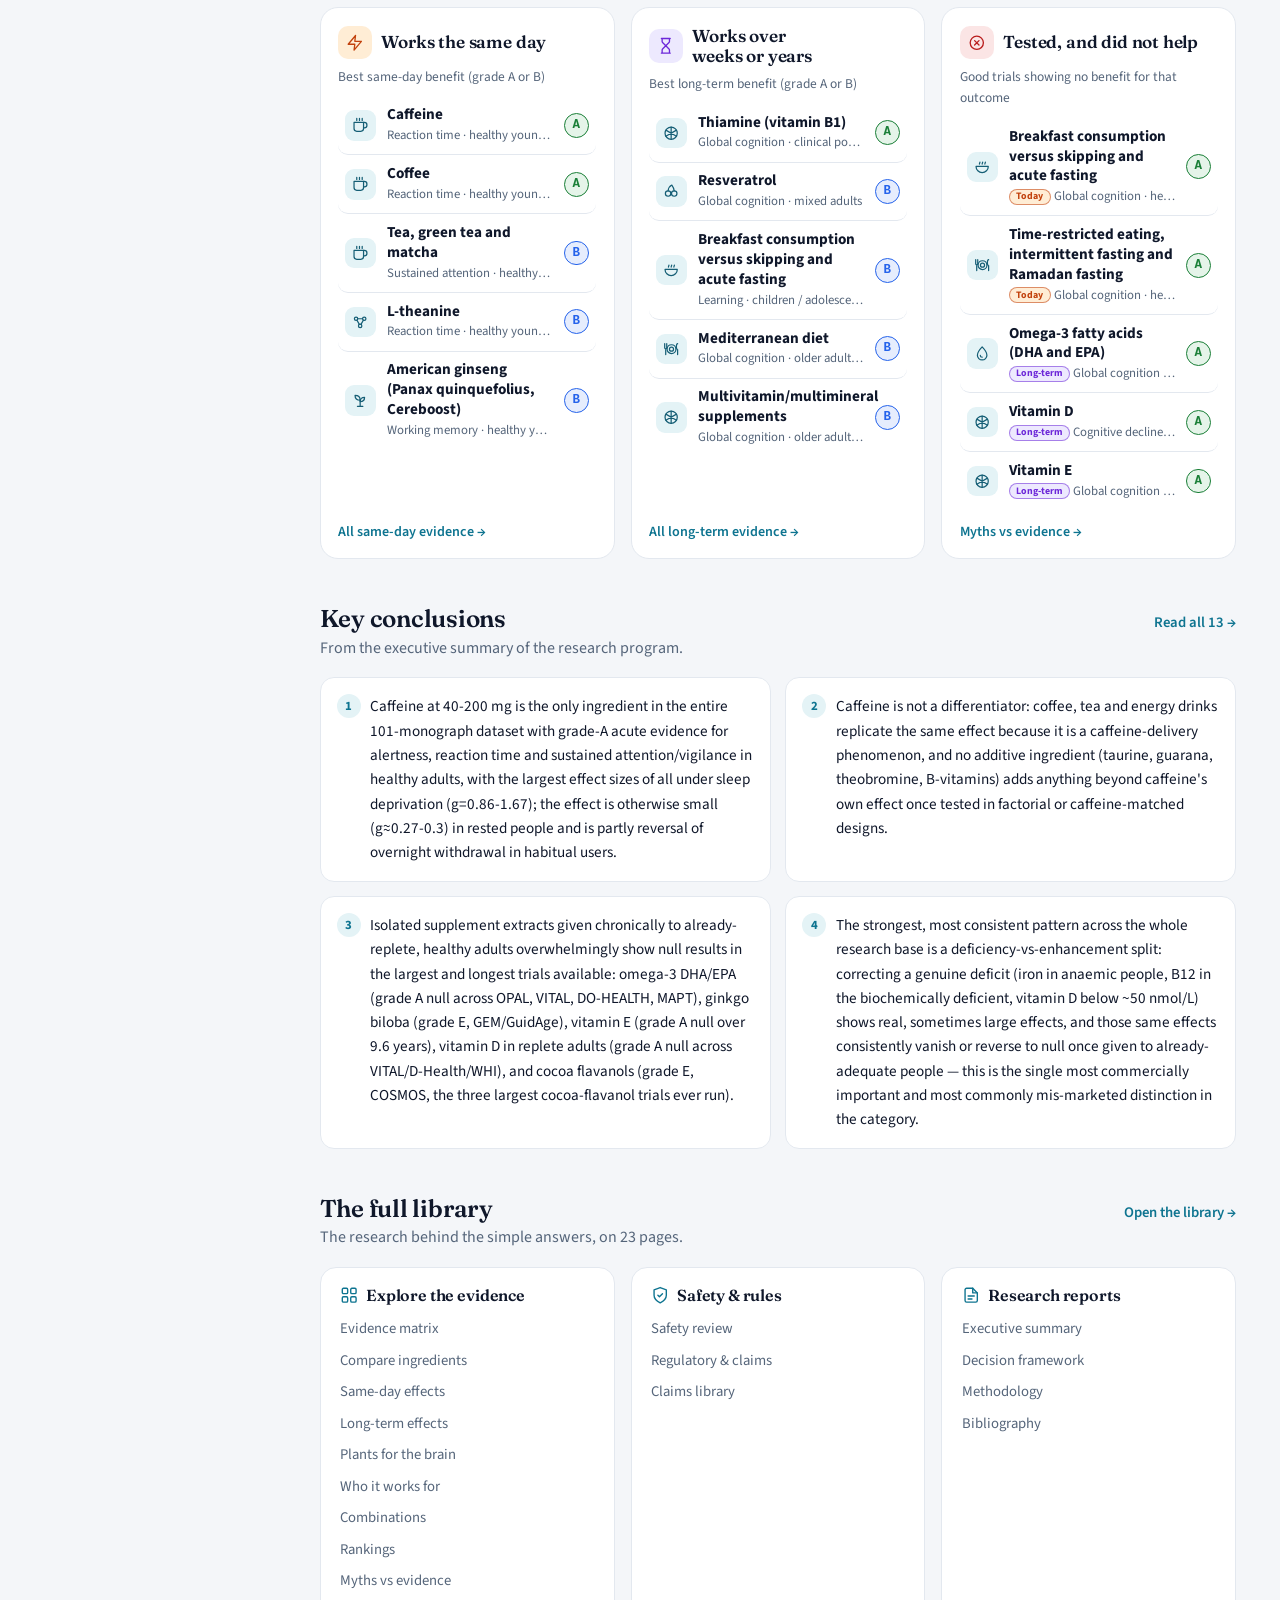
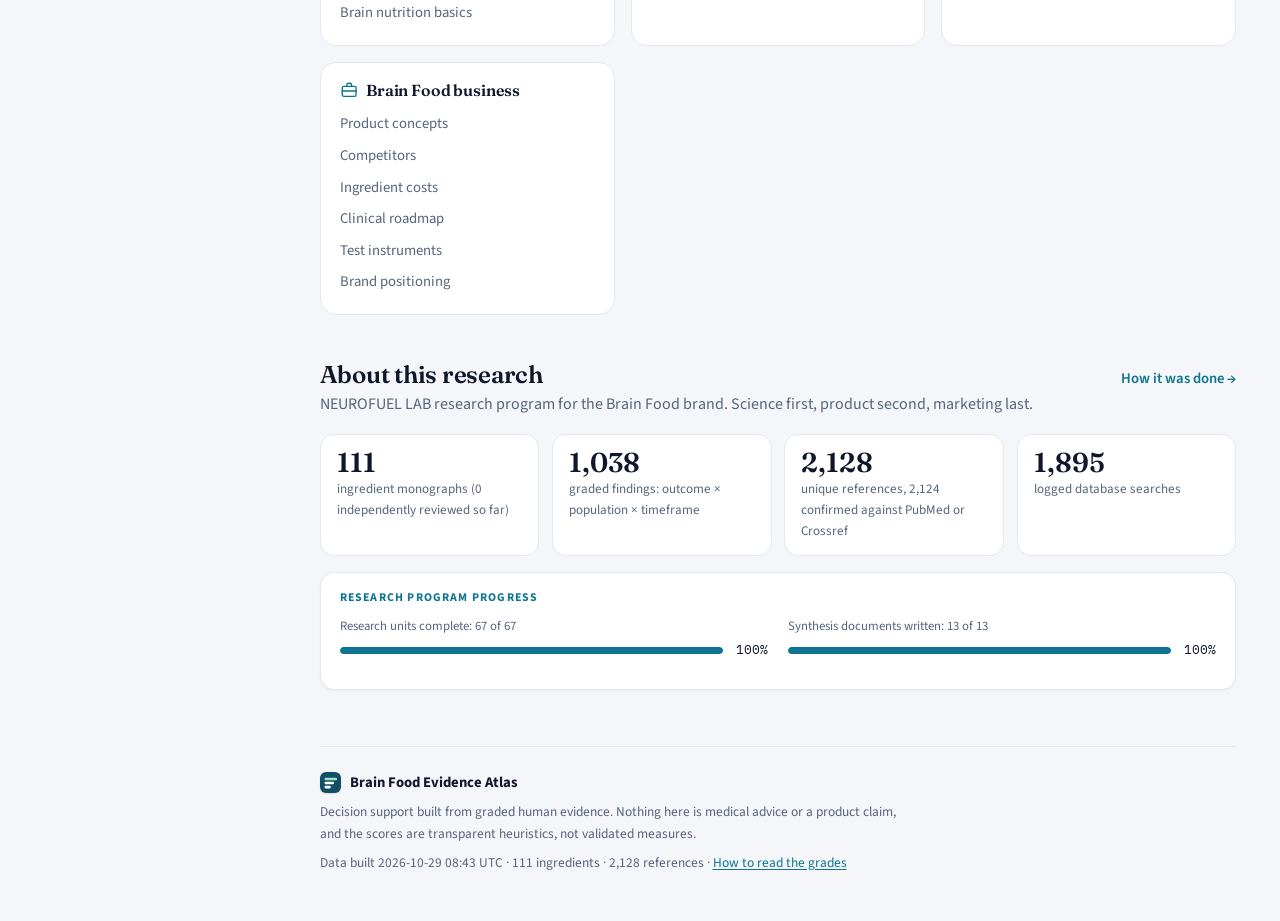
==== commit fe77d82b: "Add Plants for the brain page and 11 plant monographs (saffron, mint, lemon balm, sage, rosemary, la" ====
--- a/index.html
+++ b/index.html
@@ -20,7 +20,7 @@
 <link rel="apple-touch-icon" href="icons/apple-touch-icon.png">
 <link rel="preconnect" href="https://fonts.googleapis.com">
 <link rel="stylesheet" href="https://fonts.googleapis.com/css2?family=Fraunces:ital,opsz,wght@0,9..144,500;0,9..144,600;0,9..144,700;1,9..144,500&family=Source+Sans+3:ital,wght@0,400;0,600;0,700;1,400&family=IBM+Plex+Mono:wght@400;600&display=swap">
-<link rel="stylesheet" href="styles.css?v=5ee701fc4a">
+<link rel="stylesheet" href="styles.css?v=79c5a4bb7f">
 </head>
 <body>
 <a class="skip-link" href="#app">Skip to content</a>
@@ -52,8 +52,8 @@
 <nav class="tabbar" id="tabbar" aria-label="Main"></nav>
 <div class="tray" id="tray" role="region" aria-label="Compare" hidden></div>
 <div id="overlay-root"></div>
-<script src="data/meta.js?v=5ee701fc4a"></script>
-<script src="data/monographs.js?v=5ee701fc4a"></script>
-<script src="app.js?v=5ee701fc4a"></script>
+<script src="data/meta.js?v=79c5a4bb7f"></script>
+<script src="data/monographs.js?v=79c5a4bb7f"></script>
+<script src="app.js?v=79c5a4bb7f"></script>
 </body>
 </html>
--- a/styles.css
+++ b/styles.css
@@ -1307,153 +1307,283 @@
   .ing-row > .cmp-tog { position: absolute; top: .75rem; right: .75rem; width: 2.1rem; height: 2.1rem; }
   .ing-row .ing-tx { padding-right: 2.5rem; }
 }
-/* wide research tables: names wrap, text columns narrower, the first column stays put while scrolling sideways */
-.tbl.clampable td.tight:first-child { white-space: normal; min-width: 9rem; max-width: 14rem; font-weight: 600; }
-.tbl.clampable td.wrap { min-width: 15rem; max-width: 26rem; }
-.tbl.clampable th:first-child, .tbl.clampable td:first-child { position: sticky; left: 0; z-index: 2; background: var(--surface); box-shadow: 1px 0 0 var(--border); }
-.tbl.clampable th:first-child { z-index: 3; background: var(--surface-2); }
-.tbl.clampable tbody tr.open td:first-child { background: color-mix(in srgb, var(--accent-soft) 45%, var(--surface)); }
-.filters .tbl-full { align-self: flex-end; justify-content: flex-start; min-width: 0; padding-bottom: .55rem; }
-.filters .tbl-full input { width: 1rem !important; height: 1rem; flex: none; }
-/* touch screens: every control at least ~40px tall */
-@media (pointer: coarse) {
-  .fig-table > summary, .stack-more > summary, .gl-null > summary, details.study > summary { padding-top: .6rem; padding-bottom: .6rem; }
-  .gcol-more { display: inline-block; padding: .55rem 0; }
-  .nav-primary a, .nav-sub a { min-height: 42px; display: flex; align-items: center; }
-  .nzt-hook-link { min-width: 42px; min-height: 42px; }
-  .crumbs a { display: inline-block; padding: .4rem 0; }
-}
-.ing-title > div, .ing-title h1 { min-width: 0; }
-.ing-page .ing-title h1 { overflow-wrap: anywhere; }
-p code, li code, td code { overflow-wrap: anywhere; word-break: break-word; }
-
-/* ---------- Cooking Lab ---------- */
-/* illustrations: a fixed light "photo" palette, so they read the same in both themes (a photo does not invert) */
-.ill { display: block; width: 100%; height: auto; }
-.ill .o { fill: none; stroke: #1f2a37; stroke-width: 2.2; stroke-linecap: round; stroke-linejoin: round; }
-.ill .fine { fill: none; stroke: #1f2a37; stroke-width: 1.2; stroke-linecap: round; opacity: .45; }
-.ill .shadow { fill: rgba(15, 23, 42, .09); }
-.ill .metal { fill: #e3e8ee; } .ill .warm { fill: #f2e2cf; } .ill .paper { fill: #ffffff; } .ill .glass { fill: #e9f4fa; }
-.ill .mat, .ill .mat-f { fill: #86b25c; } .ill .froth { fill: #d6eab8; } .ill .red { fill: #d64545; } .ill .dark { fill: #3b4552; }
-.ill .beet { fill: #9d2449; } .ill .green { fill: #4f9a55; } .ill .lemon { fill: #f4cf4a; } .ill .cell { fill: #f1f4f8; } .ill .night { fill: #e6e1f6; }
-.ill .milk { fill: #fbf8ef; } .ill .dust { fill: #b8c2cc; } .ill .flagbg { fill: #dff1f5; } .ill .confetti { fill: #f08a24; }
-.ill .yog { fill: #fbfaf5; } .ill .oat { fill: #ead9b0; } .ill .oat-d { fill: #c9a86a; } .ill .flame { fill: #f08a24; }
-.ill .berry-l { fill: #6d4b9a; } .ill .berry { fill: #4c3f91; } .ill .nut { fill: #b07a45; } .ill .water { fill: #d7ecf5; }
-.ill .lent { fill: #a86b2d; } .ill .lent-f { fill: #ecd3a8; } .ill .wood { fill: #dcb98a; } .ill .spice { fill: #c2410c; }
-.ill .fish { fill: #c3ccd6; } .ill .herb-d { fill: #3f8f4f; } .ill .pan-in { fill: #4a5562; } .ill .oil { fill: #e2c044; } .ill .tea { fill: #c9873a; }
-.ill .rim { fill: none; stroke: #e2e8f0; stroke-width: 1.5; }
-.ill .grill { fill: none; stroke: #222a33; stroke-width: 1.4; opacity: .6; }
-.ill .steam { fill: none; stroke: #94a3b8; stroke-width: 2; stroke-linecap: round; }
-.ill .handle { fill: none; stroke: #c79a62; stroke-width: 6; stroke-linecap: round; }
-.ill .spoon { fill: none; stroke: #9aa5b1; stroke-width: 3; stroke-linecap: round; }
-.ill .stream { fill: none; stroke: #9cc9e0; stroke-width: 4; stroke-linecap: round; }
-.ill .snow { fill: none; stroke: #5fa8d3; stroke-width: 2.4; stroke-linecap: round; }
-.ill .oil-s { fill: none; stroke: #e2c044; stroke-width: 2.4; stroke-linecap: round; }
-.ill .acc, .ill .tick { fill: none; stroke: #0e7490; stroke-width: 2.6; stroke-linecap: round; stroke-linejoin: round; }
-.ill .tick.big { stroke-width: 4.5; }
-.ill .ink-f { fill: #1f2a37; }
-.ill .screen { fill: #1f2a37; }
-.ill .scr { font: 700 8.5px var(--font-mono); fill: #9fe0c8; }
-.ill .lbl { font: 700 10px var(--font-body); fill: #1f2a37; }
-.ill .lbl.s { font-size: 7.5px; }
-.il-tile, .ck-card-il, .ck-head-il, .ck-step-il { background: linear-gradient(160deg, #f8f5ee 0%, #edf4ef 100%); }
-:root[data-theme="dark"] .ill { filter: brightness(.94); }
-@media (prefers-color-scheme: dark) { :root:not([data-theme="light"]) .ill { filter: brightness(.94); } }
-
-.ck-hero { padding: 1.6rem 1.6rem 1.3rem; border-radius: 20px; border: 1px solid var(--border); margin-bottom: 1.2rem;
-  background: linear-gradient(135deg, var(--surface) 0%, color-mix(in srgb, var(--tf-mid-soft) 70%, var(--surface)) 100%); }
-.ck-hero h1 { margin: .3rem 0 .6rem; }
-
-.ck-picker { display: grid; grid-template-columns: repeat(4, minmax(0, 1fr)); gap: .75rem; margin: 0 0 1.4rem; }
-.ck-card { display: flex; flex-direction: column; text-align: left; padding: 0; overflow: hidden; border-radius: 16px; border: 1.5px solid var(--border); background: var(--surface); color: var(--fg); font: inherit; cursor: pointer; transition: border-color .15s, box-shadow .15s, transform .15s; }
-.ck-card:hover { border-color: var(--accent); transform: translateY(-1px); box-shadow: var(--shadow); }
-.ck-card[aria-selected="true"] { border-color: var(--accent); box-shadow: 0 0 0 3px color-mix(in srgb, var(--accent) 22%, transparent), var(--shadow); }
-.ck-card-il { display: block; padding: .3rem .6rem 0; }
-.ck-card-b { display: flex; flex-direction: column; gap: .35rem; padding: .7rem .85rem .8rem; }
-.ck-card-b b { font-family: var(--font-display); font-weight: 600; font-size: 1.02rem; line-height: 1.25; }
-.ck-card-m { display: flex; align-items: center; gap: .5rem; flex-wrap: wrap; }
-.ck-card-m small { display: inline-flex; align-items: center; gap: .25rem; color: var(--muted); font-size: .8rem; }
-.ck-card-m .ic { width: .9rem; height: .9rem; }
-
-.ck-head { display: grid; grid-template-columns: minmax(0, 300px) minmax(0, 1fr); gap: 1.4rem; align-items: center; padding: 1.1rem; border-radius: 18px; border: 1px solid var(--border); background: var(--surface); box-shadow: var(--shadow-sm); }
-.ck-head-il { border-radius: 14px; padding: .4rem .8rem; }
-.ck-head-b h2 { margin: 0 0 .35rem; font-size: clamp(1.4rem, 1.2rem + .8vw, 1.85rem); }
-.ck-what { color: var(--muted); margin: 0 0 .75rem; font-size: 1rem; }
-.ck-meta { display: flex; flex-wrap: wrap; gap: .4rem .9rem; align-items: center; margin-bottom: .75rem; font-size: .88rem; font-weight: 600; }
-.ck-meta > span:not(.badge) { display: inline-flex; align-items: center; gap: .3rem; }
-.ck-meta .ic { width: 1rem; height: 1rem; color: var(--accent); }
-.ck-actions { margin-top: .8rem; }
-
-.ck-grid { display: grid; grid-template-columns: minmax(0, 1fr) minmax(0, 1.25fr); gap: 1rem; margin-top: 1rem; }
-.ck-box { padding: 1.05rem 1.15rem; border-radius: 16px; border: 1px solid var(--border); background: var(--surface); min-width: 0; }
-.ck-box h3 { display: flex; align-items: center; gap: .45rem; margin: 0 0 .8rem; font-size: 1.1rem; }
-.ck-box h3 .ic { width: 1.15rem; height: 1.15rem; color: var(--accent); }
-.ck-box h3 small { font-family: var(--font-body); font-size: .78rem; font-weight: 600; color: var(--muted); margin-left: auto; }
-.ck-box h4 { margin: 1rem 0 .5rem; font-family: var(--font-body); font-size: .74rem; font-weight: 800; letter-spacing: .08em; text-transform: uppercase; color: var(--muted); }
-.ck-ing { list-style: none; margin: 0; padding: 0; display: grid; gap: .3rem; }
-.ck-ing label { display: grid; grid-template-columns: auto 5.6rem minmax(0, 1fr) auto; gap: .6rem; align-items: center; padding: .45rem .5rem; border-radius: 10px; cursor: pointer; font-size: .93rem; }
-.ck-ing label:hover { background: var(--surface-2); }
-.ck-ing input { width: 1.1rem; height: 1.1rem; margin: 0; accent-color: var(--accent); }
-.ck-q { font-weight: 700; font-variant-numeric: tabular-nums; }
-.ck-ing input:checked ~ .ck-n, .ck-ing input:checked ~ .ck-q { color: var(--muted); text-decoration: line-through; }
-.ck-tools { display: flex; flex-wrap: wrap; gap: .35rem; }
-.ck-tools span { font-size: .84rem; padding: .25rem .6rem; border-radius: 999px; background: var(--surface-2); border: 1px solid var(--border); }
-
-.ck-buy { list-style: none; margin: 0; padding: 0; }
-.ck-stage { position: relative; padding: 0 0 1rem 1.5rem; }
-.ck-stage::before { content: ""; position: absolute; left: .42rem; top: .5rem; bottom: -.2rem; width: 2px; background: var(--border); }
-.ck-stage.last::before { display: none; }
-.ck-stage::after { content: ""; position: absolute; left: .1rem; top: .3rem; width: .7rem; height: .7rem; border-radius: 50%; background: var(--surface); border: 2.5px solid var(--border-strong); }
-.ck-stage.s1::after { border-color: var(--gC); }
-.ck-stage.s2::after, .ck-stage.last::after { border-color: var(--accent); background: var(--accent); }
-.ck-when { display: inline-block; font-size: .72rem; font-weight: 800; letter-spacing: .07em; text-transform: uppercase; color: var(--muted); margin-bottom: .45rem; }
-.ck-stage.last .ck-when { color: var(--accent-strong); }
-.ck-stage > ul { list-style: none; margin: 0; padding: 0; display: grid; gap: .45rem; }
-.ck-item { display: flex; gap: .6rem; align-items: flex-start; padding: .55rem .65rem; border-radius: 12px; background: var(--surface-2); }
-.ck-item > div { min-width: 0; }
-.ck-item b { display: block; font-size: .92rem; line-height: 1.3; }
-.ck-where, .ck-keep { display: flex; gap: .3rem; align-items: flex-start; font-size: .8rem; color: var(--muted); line-height: 1.4; margin-top: .2rem; }
-.ck-where .ic, .ck-keep .ic { width: .85rem; height: .85rem; flex: none; margin-top: .15rem; }
-.cat-av.tool { background: var(--surface-3); color: var(--muted); }
-
-.ck-steps-sec { margin-top: 1.4rem; }
-.ck-steps-sec > h3 { font-size: 1.25rem; margin: 0 0 .8rem; }
-.ck-steps { list-style: none; margin: 0; padding: 0; display: grid; grid-template-columns: repeat(auto-fill, minmax(min(100%, 250px), 1fr)); gap: .9rem; }
-.ck-step { display: flex; flex-direction: column; border-radius: 16px; border: 1px solid var(--border); background: var(--surface); overflow: hidden; break-inside: avoid; }
-.ck-step-il { position: relative; padding: .5rem 1rem .2rem; }
-.ck-step-n { position: absolute; top: .6rem; left: .6rem; width: 1.9rem; height: 1.9rem; border-radius: 50%; display: grid; place-items: center; background: var(--accent); color: var(--accent-fg); font-weight: 800; font-size: .95rem; box-shadow: 0 2px 6px rgba(0,0,0,.18); }
-.ck-step-b { padding: .8rem .95rem .95rem; display: flex; flex-direction: column; gap: .45rem; flex: 1; }
-.ck-step-b h4 { margin: 0; font-family: var(--font-body); font-size: 1rem; font-weight: 700; line-height: 1.3; }
-.ck-step-b p { margin: 0; font-size: .92rem; color: var(--muted); line-height: 1.5; }
-.ck-chips { display: flex; flex-wrap: wrap; gap: .3rem; margin-top: auto; padding-top: .2rem; }
-.ck-chips span { font-size: .78rem; font-weight: 700; padding: .18rem .55rem; border-radius: 999px; background: var(--accent-soft); color: var(--accent-strong); }
-.ck-tip { display: flex; gap: .4rem; align-items: flex-start; padding: .45rem .6rem; border-radius: 9px; background: var(--warn-bg); color: var(--fg) !important; font-size: .85rem !important; }
-.ck-tip .ic { width: .95rem; height: .95rem; flex: none; margin-top: .15rem; color: var(--gC); }
-
-.ck-notes { display: grid; grid-template-columns: minmax(0, 1fr) minmax(0, 1fr); gap: .8rem; margin-top: 1.2rem; }
-.ck-notes .rc-catch, .ck-safety { display: flex; gap: .55rem; padding: .8rem .95rem; border-radius: 12px; font-size: .9rem; line-height: 1.5; }
-.ck-notes .rc-catch { background: var(--warn-bg); border: 1px solid var(--warn-border); }
-.ck-safety { background: var(--info-bg); border: 1px solid color-mix(in srgb, var(--accent) 28%, transparent); }
-.ck-notes .ic { width: 1.1rem; height: 1.1rem; flex: none; margin-top: .15rem; }
-.ck-notes .rc-catch .ic { color: var(--gC); }
-.ck-safety .ic { color: var(--accent); }
-
-@media (max-width: 980px) {
-  .ck-picker { grid-template-columns: repeat(2, minmax(0, 1fr)); }
-  .ck-grid, .ck-notes { grid-template-columns: minmax(0, 1fr); }
-}
-@media (max-width: 640px) {
-  .ck-hero { padding: 1.2rem 1.1rem 1.1rem; border-radius: 16px; }
-  .ck-picker { display: grid; grid-auto-flow: column; grid-template-columns: none; grid-auto-columns: minmax(150px, 46%); overflow-x: auto; scrollbar-width: none; padding-bottom: .2rem; }
-  .ck-picker::-webkit-scrollbar { display: none; }
-  .ck-card-b b { font-size: .95rem; }
-  .ck-head { grid-template-columns: minmax(0, 1fr); padding: .9rem; gap: .9rem; }
-  .ck-head-il { max-width: 340px; }
-  .ck-ing label { grid-template-columns: auto 4.6rem minmax(0, 1fr) auto; gap: .45rem; font-size: .9rem; }
-}
-@media print {
-  .ck-picker, .ck-actions, .ck-hero [data-share] { display: none !important; }
-  .ck-step, .ck-box, .ck-head { break-inside: avoid; box-shadow: none; }
-  .ill { filter: none !important; }
-}
-@media (max-width: 640px) { .ck-step-il .ill { max-width: 280px; margin: 0 auto; } .ck-head-il .ill { max-width: 300px; margin: 0 auto; } }
+/* wide research tables: names wrap, text columns narrower, the first column stays put while scrolling sideways */
+.tbl.clampable td.tight:first-child { white-space: normal; min-width: 9rem; max-width: 14rem; font-weight: 600; }
+.tbl.clampable td.wrap { min-width: 15rem; max-width: 26rem; }
+.tbl.clampable th:first-child, .tbl.clampable td:first-child { position: sticky; left: 0; z-index: 2; background: var(--surface); box-shadow: 1px 0 0 var(--border); }
+.tbl.clampable th:first-child { z-index: 3; background: var(--surface-2); }
+.tbl.clampable tbody tr.open td:first-child { background: color-mix(in srgb, var(--accent-soft) 45%, var(--surface)); }
+.filters .tbl-full { align-self: flex-end; justify-content: flex-start; min-width: 0; padding-bottom: .55rem; }
+.filters .tbl-full input { width: 1rem !important; height: 1rem; flex: none; }
+/* touch screens: every control at least ~40px tall */
+@media (pointer: coarse) {
+  .fig-table > summary, .stack-more > summary, .gl-null > summary, details.study > summary { padding-top: .6rem; padding-bottom: .6rem; }
+  .gcol-more { display: inline-block; padding: .55rem 0; }
+  .nav-primary a, .nav-sub a { min-height: 42px; display: flex; align-items: center; }
+  .nzt-hook-link { min-width: 42px; min-height: 42px; }
+  .crumbs a { display: inline-block; padding: .4rem 0; }
+}
+.ing-title > div, .ing-title h1 { min-width: 0; }
+.ing-page .ing-title h1 { overflow-wrap: anywhere; }
+p code, li code, td code { overflow-wrap: anywhere; word-break: break-word; }
+
+/* ---------- Cooking Lab ---------- */
+/* illustrations: a fixed light "photo" palette, so they read the same in both themes (a photo does not invert) */
+.ill { display: block; width: 100%; height: auto; }
+.ill .o { fill: none; stroke: #1f2a37; stroke-width: 2.2; stroke-linecap: round; stroke-linejoin: round; }
+.ill .fine { fill: none; stroke: #1f2a37; stroke-width: 1.2; stroke-linecap: round; opacity: .45; }
+.ill .shadow { fill: rgba(15, 23, 42, .09); }
+.ill .metal { fill: #e3e8ee; } .ill .warm { fill: #f2e2cf; } .ill .paper { fill: #ffffff; } .ill .glass { fill: #e9f4fa; }
+.ill .mat, .ill .mat-f { fill: #86b25c; } .ill .froth { fill: #d6eab8; } .ill .red { fill: #d64545; } .ill .dark { fill: #3b4552; }
+.ill .beet { fill: #9d2449; } .ill .green { fill: #4f9a55; } .ill .lemon { fill: #f4cf4a; } .ill .cell { fill: #f1f4f8; } .ill .night { fill: #e6e1f6; }
+.ill .milk { fill: #fbf8ef; } .ill .dust { fill: #b8c2cc; } .ill .flagbg { fill: #dff1f5; } .ill .confetti { fill: #f08a24; }
+.ill .yog { fill: #fbfaf5; } .ill .oat { fill: #ead9b0; } .ill .oat-d { fill: #c9a86a; } .ill .flame { fill: #f08a24; }
+.ill .berry-l { fill: #6d4b9a; } .ill .berry { fill: #4c3f91; } .ill .nut { fill: #b07a45; } .ill .water { fill: #d7ecf5; }
+.ill .lent { fill: #a86b2d; } .ill .lent-f { fill: #ecd3a8; } .ill .wood { fill: #dcb98a; } .ill .spice { fill: #c2410c; }
+.ill .fish { fill: #c3ccd6; } .ill .herb-d { fill: #3f8f4f; } .ill .pan-in { fill: #4a5562; } .ill .oil { fill: #e2c044; } .ill .tea { fill: #c9873a; }
+.ill .rim { fill: none; stroke: #e2e8f0; stroke-width: 1.5; }
+.ill .grill { fill: none; stroke: #222a33; stroke-width: 1.4; opacity: .6; }
+.ill .steam { fill: none; stroke: #94a3b8; stroke-width: 2; stroke-linecap: round; }
+.ill .handle { fill: none; stroke: #c79a62; stroke-width: 6; stroke-linecap: round; }
+.ill .spoon { fill: none; stroke: #9aa5b1; stroke-width: 3; stroke-linecap: round; }
+.ill .stream { fill: none; stroke: #9cc9e0; stroke-width: 4; stroke-linecap: round; }
+.ill .snow { fill: none; stroke: #5fa8d3; stroke-width: 2.4; stroke-linecap: round; }
+.ill .oil-s { fill: none; stroke: #e2c044; stroke-width: 2.4; stroke-linecap: round; }
+.ill .acc, .ill .tick { fill: none; stroke: #0e7490; stroke-width: 2.6; stroke-linecap: round; stroke-linejoin: round; }
+.ill .tick.big { stroke-width: 4.5; }
+.ill .ink-f { fill: #1f2a37; }
+.ill .screen { fill: #1f2a37; }
+.ill .scr { font: 700 8.5px var(--font-mono); fill: #9fe0c8; }
+.ill .lbl { font: 700 10px var(--font-body); fill: #1f2a37; }
+.ill .lbl.s { font-size: 7.5px; }
+.il-tile, .ck-card-il, .ck-head-il, .ck-step-il { background: linear-gradient(160deg, #f8f5ee 0%, #edf4ef 100%); }
+:root[data-theme="dark"] .ill { filter: brightness(.94); }
+@media (prefers-color-scheme: dark) { :root:not([data-theme="light"]) .ill { filter: brightness(.94); } }
+
+.ck-hero { padding: 1.6rem 1.6rem 1.3rem; border-radius: 20px; border: 1px solid var(--border); margin-bottom: 1.2rem;
+  background: linear-gradient(135deg, var(--surface) 0%, color-mix(in srgb, var(--tf-mid-soft) 70%, var(--surface)) 100%); }
+.ck-hero h1 { margin: .3rem 0 .6rem; }
+
+.ck-picker { display: grid; grid-template-columns: repeat(4, minmax(0, 1fr)); gap: .75rem; margin: 0 0 1.4rem; }
+.ck-card { display: flex; flex-direction: column; text-align: left; padding: 0; overflow: hidden; border-radius: 16px; border: 1.5px solid var(--border); background: var(--surface); color: var(--fg); font: inherit; cursor: pointer; transition: border-color .15s, box-shadow .15s, transform .15s; }
+.ck-card:hover { border-color: var(--accent); transform: translateY(-1px); box-shadow: var(--shadow); }
+.ck-card[aria-selected="true"] { border-color: var(--accent); box-shadow: 0 0 0 3px color-mix(in srgb, var(--accent) 22%, transparent), var(--shadow); }
+.ck-card-il { display: block; padding: .3rem .6rem 0; }
+.ck-card-b { display: flex; flex-direction: column; gap: .35rem; padding: .7rem .85rem .8rem; }
+.ck-card-b b { font-family: var(--font-display); font-weight: 600; font-size: 1.02rem; line-height: 1.25; }
+.ck-card-m { display: flex; align-items: center; gap: .5rem; flex-wrap: wrap; }
+.ck-card-m small { display: inline-flex; align-items: center; gap: .25rem; color: var(--muted); font-size: .8rem; }
+.ck-card-m .ic { width: .9rem; height: .9rem; }
+
+.ck-head { display: grid; grid-template-columns: minmax(0, 300px) minmax(0, 1fr); gap: 1.4rem; align-items: center; padding: 1.1rem; border-radius: 18px; border: 1px solid var(--border); background: var(--surface); box-shadow: var(--shadow-sm); }
+.ck-head-il { border-radius: 14px; padding: .4rem .8rem; }
+.ck-head-b h2 { margin: 0 0 .35rem; font-size: clamp(1.4rem, 1.2rem + .8vw, 1.85rem); }
+.ck-what { color: var(--muted); margin: 0 0 .75rem; font-size: 1rem; }
+.ck-meta { display: flex; flex-wrap: wrap; gap: .4rem .9rem; align-items: center; margin-bottom: .75rem; font-size: .88rem; font-weight: 600; }
+.ck-meta > span:not(.badge) { display: inline-flex; align-items: center; gap: .3rem; }
+.ck-meta .ic { width: 1rem; height: 1rem; color: var(--accent); }
+.ck-actions { margin-top: .8rem; }
+
+.ck-grid { display: grid; grid-template-columns: minmax(0, 1fr) minmax(0, 1.25fr); gap: 1rem; margin-top: 1rem; }
+.ck-box { padding: 1.05rem 1.15rem; border-radius: 16px; border: 1px solid var(--border); background: var(--surface); min-width: 0; }
+.ck-box h3 { display: flex; align-items: center; gap: .45rem; margin: 0 0 .8rem; font-size: 1.1rem; }
+.ck-box h3 .ic { width: 1.15rem; height: 1.15rem; color: var(--accent); }
+.ck-box h3 small { font-family: var(--font-body); font-size: .78rem; font-weight: 600; color: var(--muted); margin-left: auto; }
+.ck-box h4 { margin: 1rem 0 .5rem; font-family: var(--font-body); font-size: .74rem; font-weight: 800; letter-spacing: .08em; text-transform: uppercase; color: var(--muted); }
+.ck-ing { list-style: none; margin: 0; padding: 0; display: grid; gap: .3rem; }
+.ck-ing label { display: grid; grid-template-columns: auto 5.6rem minmax(0, 1fr) auto; gap: .6rem; align-items: center; padding: .45rem .5rem; border-radius: 10px; cursor: pointer; font-size: .93rem; }
+.ck-ing label:hover { background: var(--surface-2); }
+.ck-ing input { width: 1.1rem; height: 1.1rem; margin: 0; accent-color: var(--accent); }
+.ck-q { font-weight: 700; font-variant-numeric: tabular-nums; }
+.ck-ing input:checked ~ .ck-n, .ck-ing input:checked ~ .ck-q { color: var(--muted); text-decoration: line-through; }
+.ck-tools { display: flex; flex-wrap: wrap; gap: .35rem; }
+.ck-tools span { font-size: .84rem; padding: .25rem .6rem; border-radius: 999px; background: var(--surface-2); border: 1px solid var(--border); }
+
+.ck-buy { list-style: none; margin: 0; padding: 0; }
+.ck-stage { position: relative; padding: 0 0 1rem 1.5rem; }
+.ck-stage::before { content: ""; position: absolute; left: .42rem; top: .5rem; bottom: -.2rem; width: 2px; background: var(--border); }
+.ck-stage.last::before { display: none; }
+.ck-stage::after { content: ""; position: absolute; left: .1rem; top: .3rem; width: .7rem; height: .7rem; border-radius: 50%; background: var(--surface); border: 2.5px solid var(--border-strong); }
+.ck-stage.s1::after { border-color: var(--gC); }
+.ck-stage.s2::after, .ck-stage.last::after { border-color: var(--accent); background: var(--accent); }
+.ck-when { display: inline-block; font-size: .72rem; font-weight: 800; letter-spacing: .07em; text-transform: uppercase; color: var(--muted); margin-bottom: .45rem; }
+.ck-stage.last .ck-when { color: var(--accent-strong); }
+.ck-stage > ul { list-style: none; margin: 0; padding: 0; display: grid; gap: .45rem; }
+.ck-item { display: flex; gap: .6rem; align-items: flex-start; padding: .55rem .65rem; border-radius: 12px; background: var(--surface-2); }
+.ck-item > div { min-width: 0; }
+.ck-item b { display: block; font-size: .92rem; line-height: 1.3; }
+.ck-where, .ck-keep { display: flex; gap: .3rem; align-items: flex-start; font-size: .8rem; color: var(--muted); line-height: 1.4; margin-top: .2rem; }
+.ck-where .ic, .ck-keep .ic { width: .85rem; height: .85rem; flex: none; margin-top: .15rem; }
+.cat-av.tool { background: var(--surface-3); color: var(--muted); }
+
+.ck-steps-sec { margin-top: 1.4rem; }
+.ck-steps-sec > h3 { font-size: 1.25rem; margin: 0 0 .8rem; }
+.ck-steps { list-style: none; margin: 0; padding: 0; display: grid; grid-template-columns: repeat(auto-fill, minmax(min(100%, 250px), 1fr)); gap: .9rem; }
+.ck-step { display: flex; flex-direction: column; border-radius: 16px; border: 1px solid var(--border); background: var(--surface); overflow: hidden; break-inside: avoid; }
+.ck-step-il { position: relative; padding: .5rem 1rem .2rem; }
+.ck-step-n { position: absolute; top: .6rem; left: .6rem; width: 1.9rem; height: 1.9rem; border-radius: 50%; display: grid; place-items: center; background: var(--accent); color: var(--accent-fg); font-weight: 800; font-size: .95rem; box-shadow: 0 2px 6px rgba(0,0,0,.18); }
+.ck-step-b { padding: .8rem .95rem .95rem; display: flex; flex-direction: column; gap: .45rem; flex: 1; }
+.ck-step-b h4 { margin: 0; font-family: var(--font-body); font-size: 1rem; font-weight: 700; line-height: 1.3; }
+.ck-step-b p { margin: 0; font-size: .92rem; color: var(--muted); line-height: 1.5; }
+.ck-chips { display: flex; flex-wrap: wrap; gap: .3rem; margin-top: auto; padding-top: .2rem; }
+.ck-chips span { font-size: .78rem; font-weight: 700; padding: .18rem .55rem; border-radius: 999px; background: var(--accent-soft); color: var(--accent-strong); }
+.ck-tip { display: flex; gap: .4rem; align-items: flex-start; padding: .45rem .6rem; border-radius: 9px; background: var(--warn-bg); color: var(--fg) !important; font-size: .85rem !important; }
+.ck-tip .ic { width: .95rem; height: .95rem; flex: none; margin-top: .15rem; color: var(--gC); }
+
+.ck-notes { display: grid; grid-template-columns: minmax(0, 1fr) minmax(0, 1fr); gap: .8rem; margin-top: 1.2rem; }
+.ck-notes .rc-catch, .ck-safety { display: flex; gap: .55rem; padding: .8rem .95rem; border-radius: 12px; font-size: .9rem; line-height: 1.5; }
+.ck-notes .rc-catch { background: var(--warn-bg); border: 1px solid var(--warn-border); }
+.ck-safety { background: var(--info-bg); border: 1px solid color-mix(in srgb, var(--accent) 28%, transparent); }
+.ck-notes .ic { width: 1.1rem; height: 1.1rem; flex: none; margin-top: .15rem; }
+.ck-notes .rc-catch .ic { color: var(--gC); }
+.ck-safety .ic { color: var(--accent); }
+
+@media (max-width: 980px) {
+  .ck-picker { grid-template-columns: repeat(2, minmax(0, 1fr)); }
+  .ck-grid, .ck-notes { grid-template-columns: minmax(0, 1fr); }
+}
+@media (max-width: 640px) {
+  .ck-hero { padding: 1.2rem 1.1rem 1.1rem; border-radius: 16px; }
+  .ck-picker { display: grid; grid-auto-flow: column; grid-template-columns: none; grid-auto-columns: minmax(150px, 46%); overflow-x: auto; scrollbar-width: none; padding-bottom: .2rem; }
+  .ck-picker::-webkit-scrollbar { display: none; }
+  .ck-card-b b { font-size: .95rem; }
+  .ck-head { grid-template-columns: minmax(0, 1fr); padding: .9rem; gap: .9rem; }
+  .ck-head-il { max-width: 340px; }
+  .ck-ing label { grid-template-columns: auto 4.6rem minmax(0, 1fr) auto; gap: .45rem; font-size: .9rem; }
+}
+@media print {
+  .ck-picker, .ck-actions, .ck-hero [data-share] { display: none !important; }
+  .ck-step, .ck-box, .ck-head { break-inside: avoid; box-shadow: none; }
+  .ill { filter: none !important; }
+}
+@media (max-width: 640px) { .ck-step-il .ill { max-width: 280px; margin: 0 auto; } .ck-head-il .ill { max-width: 300px; margin: 0 auto; } }
+
+/* ---------- Plants for the brain: botanical drawings (fixed light palette, like the Cooking Lab tiles) ---------- */
+.ill .k { stroke: #1f2a37; stroke-width: 1.3; stroke-linecap: round; stroke-linejoin: round; }
+.ill .nf { fill: none; }
+.ill .stm { fill: none; stroke: #3d7a3f; stroke-width: 2.2; stroke-linecap: round; }
+.ill .stm.w { stroke: #8a6a45; stroke-width: 2.6; }
+.ill .vein { fill: none; stroke: #1f2a37; stroke-width: .8; opacity: .35; stroke-linecap: round; }
+.ill .lf { fill: #5aa35f; stroke: #1f2a37; stroke-width: 1.2; stroke-linejoin: round; }
+.ill .lf.l2, .ill .l2 { fill: #93c96f; } .ill .lf.sg, .ill .sg { fill: #a3b89d; } .ill .lf.dk { fill: #2f7a45; }
+.ill .lf.bg, .ill .bg { fill: #86b3a3; } .ill .lf.sv { fill: #ccd6c8; } .ill .lf.ol { fill: #8aa266; } .ill .lf.gk { fill: #a6cf55; }
+.ill .lf.pu { fill: #6e8f52; } .ill .lf.fl { fill: #7fbf6a; }
+.ill .ndl { fill: none; stroke: #3f7046; stroke-width: 2.6; stroke-linecap: round; }
+.ill .ndl.pn { stroke: #2f6b3f; stroke-width: 1.6; } .ill .ndl.cm { stroke: #4f8a3c; stroke-width: 2; }
+.ill .fern { fill: none; stroke: #5a9a4e; stroke-width: 1.4; stroke-linecap: round; }
+.ill .grass { fill: none; stroke: #4f9a55; stroke-width: 3; stroke-linecap: round; }
+.ill .tendril { fill: none; stroke: #4f9a55; stroke-width: 1.4; stroke-linecap: round; }
+.ill .rstm { fill: none; stroke: #b0284f; stroke-width: 2.2; stroke-linecap: round; }
+.ill .node { fill: none; stroke: #2f6b3f; stroke-width: 2.4; stroke-linecap: round; }
+.ill .pw { fill: #ffffff; stroke: #1f2a37; stroke-width: 1; } .ill .cen { fill: #f4c430; }
+.ill .pp { fill: #a07fd6; } .ill .pp2 { fill: #8664c4; } .ill .pl { fill: #8e7cc3; } .ill .lil { fill: #c3a6e0; } .ill .pk { fill: #f3cfdc; }
+.ill .pb { fill: #a9c4ec; } .ill .pb2 { fill: #7f9be0; } .ill .py { fill: #f4c430; } .ill .ps { fill: #fbf1c7; }
+.ill .stg { fill: none; stroke: #c8102e; stroke-width: 2.4; stroke-linecap: round; }
+.ill .sta { fill: none; stroke: #e0a91a; stroke-width: 1.6; stroke-linecap: round; }
+.ill .sta2 { fill: none; stroke: #5a7a2a; stroke-width: 1.6; stroke-linecap: round; }
+.ill .cor { fill: none; stroke: #6a3d9a; stroke-width: 1.3; stroke-linecap: round; }
+.ill .hop { fill: #b5d77a; } .ill .husk { fill: #f1d9a3; } .ill .og { fill: #f08a24; } .ill .ogi { fill: #fbbf5a; }
+.ill .seg { fill: none; stroke: #fff3d6; stroke-width: 1.4; stroke-linecap: round; }
+.ill .root { fill: #e6cba2; } .ill .rhz { fill: #d9a77a; } .ill .rzo { fill: #d98a2b; } .ill .rzi { fill: #f39a1f; } .ill .gi { fill: #f3e2b5; }
+.ill .soil { fill: #f1e8dc; } .ill .water { fill: #d7ecf5; }
+.ill .bk { fill: #7a4f33; } .ill .bkl { fill: #b5824f; } .ill .cone { fill: #b07a45; } .ill .coc { fill: #c06a2e; }
+.ill .rd { fill: #d23b3b; } .ill .gu { fill: #c62828; } .ill .wh { fill: #ffffff; } .ill .sd { fill: #1f2a37; }
+.ill .bb { fill: #3d4f9f; } .ill .crown { fill: none; stroke: #c9d2ef; stroke-width: 1; stroke-linecap: round; }
+.ill .oliv { fill: #4a5a2a; } .ill .olg { fill: #8fa040; } .ill .bt { fill: #9d2449; }
+.ill .pm { fill: #c0283f; } .ill .pmi { fill: #f6d6cf; } .ill .aril { fill: #e0405f; }
+.ill .pod { fill: #b9d48a; } .ill .pod2 { fill: #c9b27a; }
+
+/* ---------- Plants for the brain: page ---------- */
+.pl-hero { padding: 1.6rem 1.6rem 1.3rem; border-radius: 20px; border: 1px solid var(--border); margin-bottom: 1rem;
+  background: linear-gradient(135deg, var(--surface) 0%, color-mix(in srgb, var(--gA-soft) 65%, var(--surface)) 100%); }
+.pl-hero h1 { margin: .3rem 0 .6rem; }
+.pl-stats { display: grid; grid-template-columns: repeat(4, minmax(0, 1fr)); gap: .6rem; margin-top: 1rem; }
+.pl-stats > div { background: var(--surface); border: 1px solid var(--border); border-radius: 12px; padding: .65rem .8rem; display: flex; flex-direction: column; gap: .1rem; min-width: 0; }
+.pl-stats b { font-family: var(--font-display); font-size: 1.6rem; line-height: 1.1; }
+.pl-stats span { font-size: .8rem; color: var(--muted); line-height: 1.35; }
+.pl-stats .warn b { color: var(--gE); }
+.pl-filters { display: flex; flex-wrap: wrap; gap: .45rem; margin: 0 0 1.2rem; position: sticky; top: calc(var(--topbar-h, 0px) + .4rem); z-index: 5; padding: .45rem; border-radius: 14px; background: color-mix(in srgb, var(--bg) 88%, transparent); backdrop-filter: blur(6px); }
+.pl-filters button { display: inline-flex; align-items: center; gap: .4rem; padding: .42rem .75rem; border-radius: 999px; border: 1px solid var(--border); background: var(--surface); color: var(--fg); font: inherit; font-size: .88rem; font-weight: 600; cursor: pointer; }
+.pl-filters button .ic { width: 1rem; height: 1rem; }
+.pl-filters button small { font-weight: 700; font-size: .74rem; padding: 0 .4rem; border-radius: 999px; background: var(--surface-2); color: var(--muted); }
+.pl-filters button:hover { border-color: var(--accent); }
+.pl-filters button[aria-pressed="true"] { background: var(--accent); border-color: var(--accent); color: var(--accent-fg); }
+.pl-filters button[aria-pressed="true"] small { background: color-mix(in srgb, var(--accent-fg) 22%, transparent); color: var(--accent-fg); }
+.pl-filters button.avoid[aria-pressed="true"] { background: var(--gE); border-color: var(--gE); }
+
+.pl-fig figcaption h2 { margin: 0 0 .25rem; font-size: 1.16rem; border: 0; padding: 0; }
+.pl-fig figcaption p { margin: 0 0 .8rem; font-size: .88rem; color: var(--muted); }
+.pl-fig .tbl-wrap { position: relative; }
+.pl-mx { border-collapse: separate; border-spacing: 0; width: 100%; font-size: .88rem; }
+.pl-mx th, .pl-mx td { padding: .32rem .5rem; border-bottom: 1px solid var(--border); text-align: center; white-space: nowrap; }
+.pl-mx thead th { font-size: .78rem; color: var(--muted); font-weight: 600; vertical-align: bottom; }
+.pl-mx thead th .ic { width: 1rem; height: 1rem; display: block; margin: 0 auto .15rem; }
+.pl-mx tbody th { text-align: left; font-weight: 600; position: sticky; left: 0; background: var(--surface); z-index: 1; }
+.pl-mx tbody th a { text-decoration: none; color: var(--fg); }
+.pl-mx tbody th a:hover { color: var(--link); text-decoration: underline; }
+.pl-mx-f { color: var(--muted); margin-left: .35rem; }
+.pl-mx-f .ic { width: .85rem; height: .85rem; vertical-align: -.1rem; }
+.pl-mx td { cursor: default; }
+.pl-mx td > .vi, .pl-mx td > .badge { vertical-align: middle; margin: 0 .1rem; }
+.pl-mx td.none { opacity: .55; }
+.pl-mx tbody tr:hover th, .pl-mx tbody tr:hover td { background: var(--surface-2); }
+
+.pl-sub { margin: .2rem 0 .9rem; font-size: .92rem; }
+.pl-grid { display: grid; grid-template-columns: repeat(auto-fill, minmax(min(100%, 330px), 1fr)); gap: .9rem; }
+.pl-card { display: grid; grid-template-columns: 118px minmax(0, 1fr); border: 1px solid var(--border); border-radius: 16px; background: var(--surface); overflow: hidden; box-shadow: var(--shadow-sm); scroll-margin-top: calc(var(--topbar-h, 0px) + 5rem); transition: box-shadow .2s, border-color .2s; }
+.pl-card[hidden] { display: none; }
+.pl-il { position: relative; background: linear-gradient(160deg, #f8f5ee 0%, #edf4ef 100%); display: flex; align-items: flex-start; justify-content: center; padding: .5rem .3rem; }
+.pl-il .ill { max-width: 112px; }
+.pl-ma { position: absolute; left: .35rem; bottom: .4rem; display: inline-flex; align-items: center; gap: .2rem; font-size: .68rem; font-weight: 700; color: #7a4a12; background: #fff4df; border: 1px solid #f0d6a8; border-radius: 999px; padding: .05rem .4rem .05rem .3rem; }
+.pl-ma .ic { width: .75rem; height: .75rem; }
+.pl-b { padding: .8rem .9rem .75rem; display: flex; flex-direction: column; gap: .4rem; min-width: 0; }
+.pl-b h3 { margin: 0; font-size: 1.08rem; line-height: 1.25; }
+.pl-lat { display: flex; flex-wrap: wrap; gap: .15rem .6rem; font-size: .8rem; color: var(--muted); }
+.pl-lat i { overflow-wrap: anywhere; }
+.pl-lat span::before { content: '·'; margin-right: .6rem; }
+.pl-loc { font-size: .82rem; color: var(--fg); }
+.pl-loc::before { content: 'Darija: '; color: var(--muted); }
+.pl-strip { display: grid; grid-template-columns: repeat(4, minmax(0, 1fr)); gap: .25rem; margin: .1rem 0; }
+.pl-c { display: flex; align-items: center; justify-content: center; flex-wrap: wrap; gap: .15rem .2rem; padding: .3rem .15rem; border-radius: 9px; background: var(--surface-2); font-size: .72rem; min-width: 0; }
+.pl-c .pl-j { width: .85rem; height: .85rem; color: var(--muted); }
+.pl-c .pl-cl { color: var(--muted); font-weight: 600; }
+.pl-c .vi .ic { width: .95rem; height: .95rem; }
+.pl-c .badge { font-size: .66rem; padding: 0 .3rem; }
+.pl-c.none { opacity: .6; }
+.pl-line { margin: 0; font-size: .92rem; line-height: 1.5; }
+.pl-facts { display: grid; grid-template-columns: auto minmax(0, 1fr); gap: .25rem .55rem; margin: 0; font-size: .82rem; line-height: 1.45; }
+.pl-facts dt { display: inline-flex; align-items: flex-start; gap: .3rem; color: var(--muted); font-weight: 600; white-space: nowrap; }
+.pl-facts dt .ic { width: .9rem; height: .9rem; margin-top: .12rem; }
+.pl-facts dd { margin: 0; }
+.pl-foot { display: flex; flex-wrap: wrap; align-items: center; gap: .4rem .5rem; margin-top: auto; padding-top: .35rem; }
+.pl-form { display: inline-flex; align-items: center; gap: .25rem; font-size: .74rem; font-weight: 700; padding: .1rem .5rem; border-radius: 999px; background: var(--surface-2); color: var(--muted); }
+.pl-form .ic { width: .8rem; height: .8rem; }
+.pl-form.kitchen { background: var(--tf-mid-soft); color: var(--fg); }
+.pl-more { margin-left: auto; display: inline-flex; align-items: center; gap: .25rem; font-size: .85rem; font-weight: 600; text-decoration: none; }
+.pl-more .ic { width: .9rem; height: .9rem; }
+.pl-card.pl-avoid { border-color: color-mix(in srgb, var(--gE) 45%, var(--border)); background: color-mix(in srgb, var(--gE-soft) 45%, var(--surface)); }
+.pl-avoid .pl-il { background: linear-gradient(160deg, #f8f1ee 0%, #f3e6e3 100%); }
+.pl-why { display: flex; gap: .45rem; margin: 0; font-size: .9rem; line-height: 1.5; }
+.pl-why .ic { width: 1.05rem; height: 1.05rem; color: var(--gE); flex: none; margin-top: .15rem; }
+.pl-avoid-sec > h2 { display: flex; align-items: center; gap: .45rem; }
+.pl-avoid-sec > h2 .ic { width: 1.2rem; height: 1.2rem; color: var(--gE); }
+.pl-flash { border-color: var(--accent); box-shadow: 0 0 0 4px color-mix(in srgb, var(--accent) 26%, transparent), var(--shadow); }
+.pl-rule-list { margin: .4rem 0 0; padding-left: 1.3rem; display: grid; gap: .55rem; }
+.pl-rule-list li { line-height: 1.55; }
+@media (max-width: 760px) {
+  .pl-hero { padding: 1.15rem 1rem 1rem; }
+  .pl-stats { grid-template-columns: repeat(2, minmax(0, 1fr)); }
+  .pl-filters { flex-wrap: nowrap; overflow-x: auto; scrollbar-width: none; margin-left: -.2rem; margin-right: -.2rem; }
+  .pl-filters button { flex: none; }
+  .pl-card { grid-template-columns: 92px minmax(0, 1fr); }
+  .pl-il .ill { max-width: 88px; }
+}
+.pl-mx-s { display: none; }
+@media (max-width: 560px) {
+  .pl-mx-l, .pl-mx-f { display: none; } .pl-mx-s { display: inline; }
+  .pl-mx th, .pl-mx td { padding: .3rem .25rem; }
+  .pl-mx tbody th { white-space: normal; min-width: 7.5rem; font-size: .84rem; }
+  .pl-mx td > .vi .ic { width: .9rem; height: .9rem; }
+  .pl-mx td > .badge { font-size: .66rem; padding: 0 .28rem; }
+}
+@media print { .pl-filters { display: none; } .pl-card { break-inside: avoid; } }
